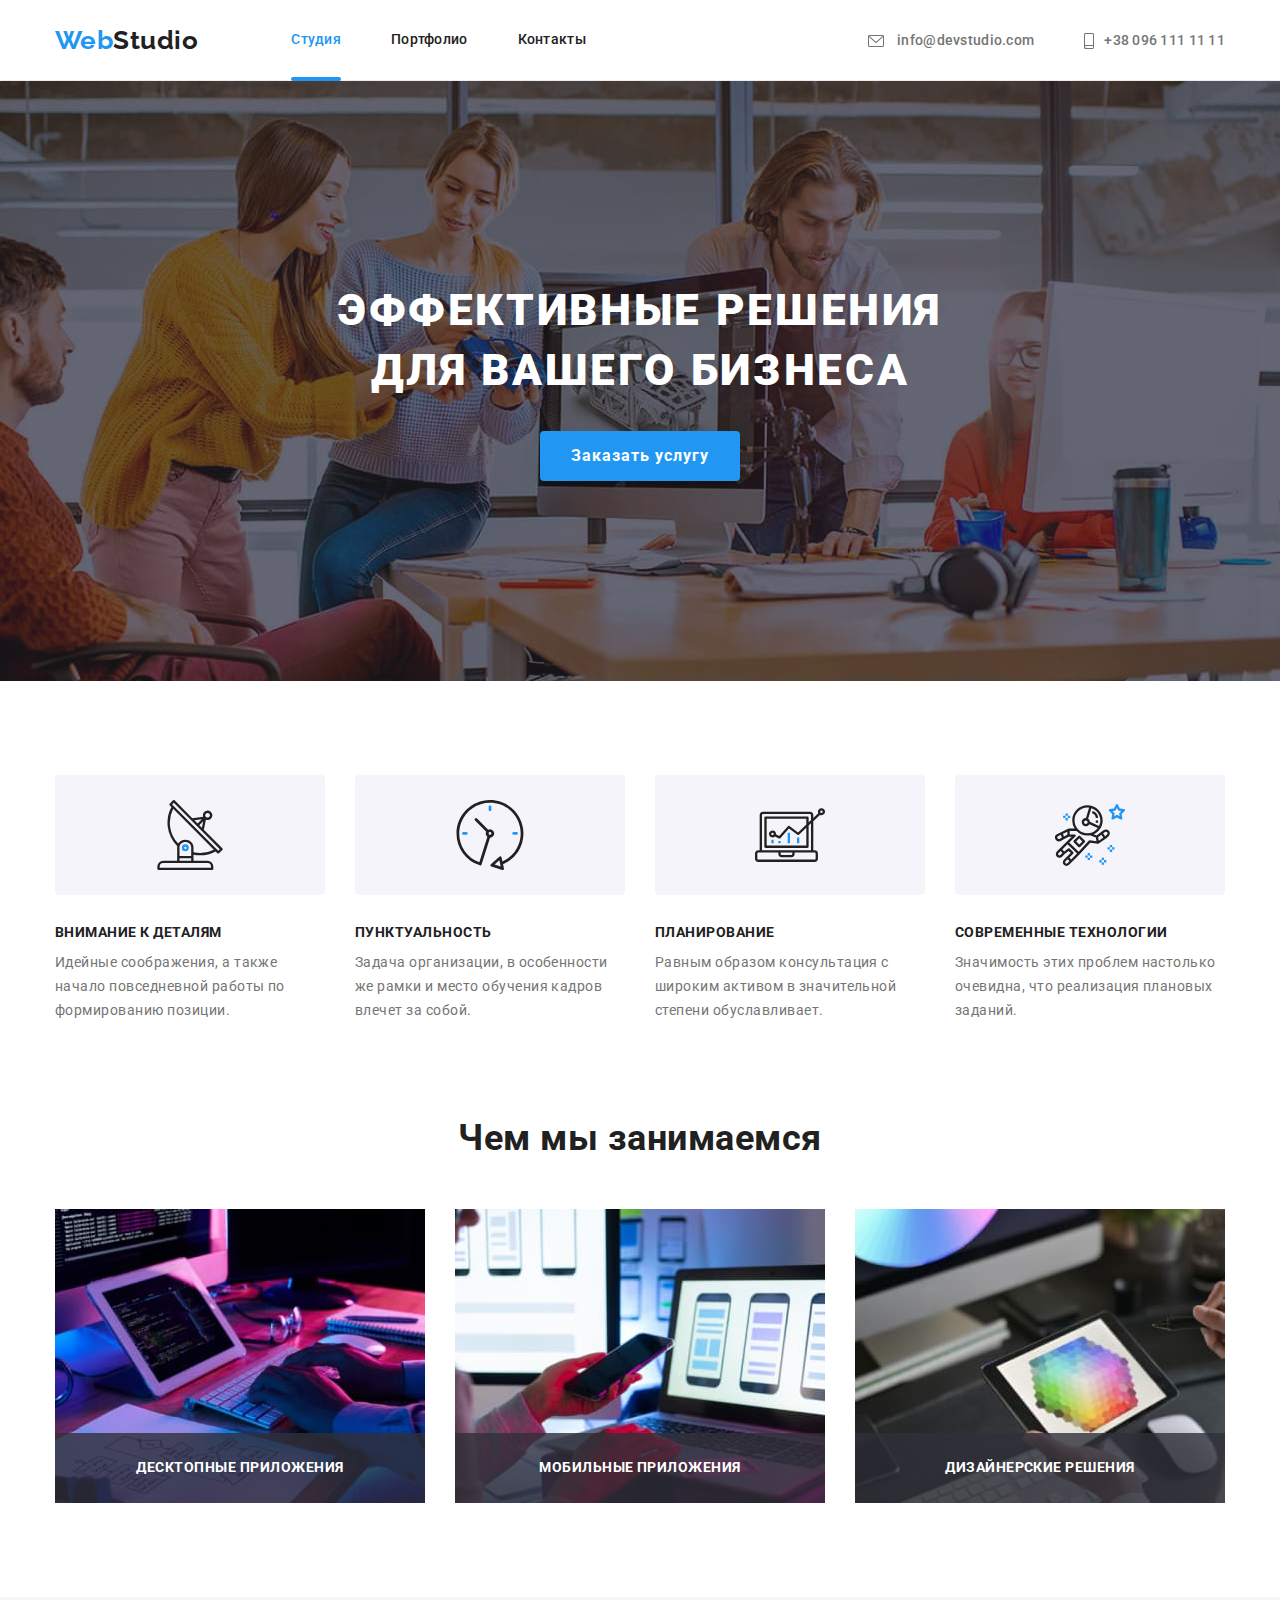
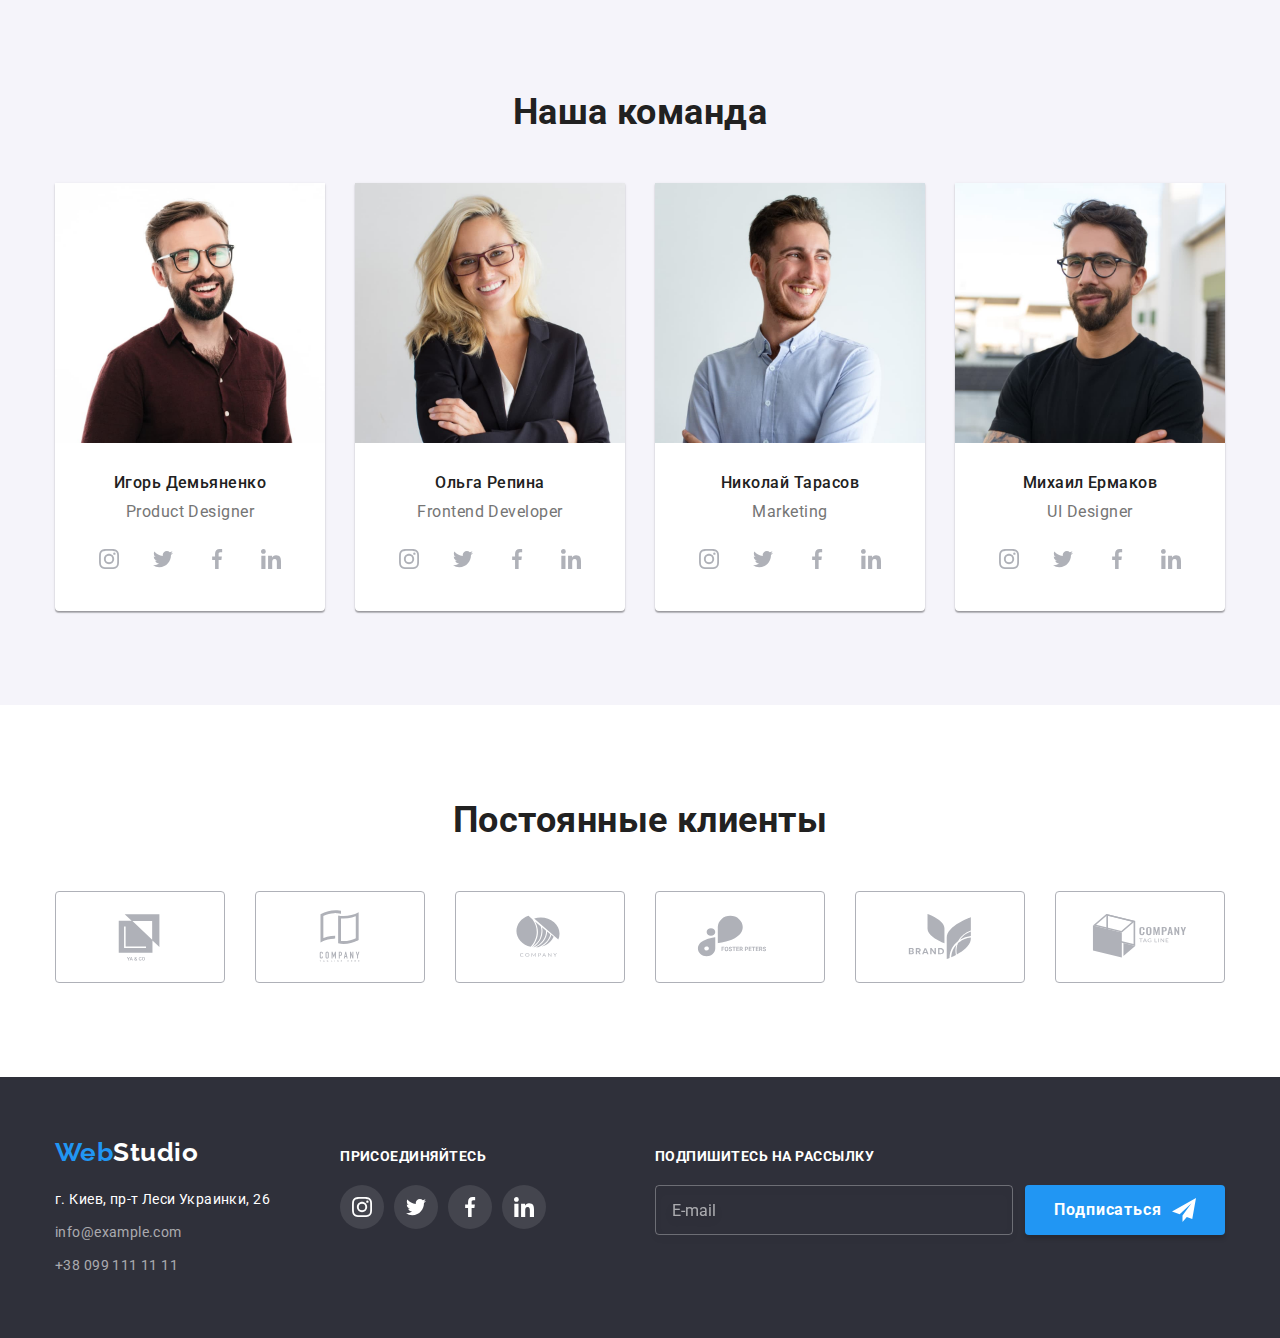
==== index.html @ 6a3b958d "Initial project structure creation" ====
<!DOCTYPE html>
<html lang="ru">
  <head>
    <meta charset="UTF-8" />
    <meta name="description" content="Вебстудия, г. Киев" />
    <meta http-equiv="X-UA-Compatible" content="IE=edge" />
    <meta name="viewport" content="width=device-width, initial-scale=1.0" />
    <link rel="preconnect" href="https://fonts.googleapis.com" />
    <link rel="preconnect" href="https://fonts.gstatic.com" crossorigin />
    <link
      href="https://fonts.googleapis.com/css2?family=Raleway:wght@700&family=Roboto:wght@400;500;700;900&display=swap"
      rel="stylesheet"
    />
    <link rel="stylesheet" href="./css/main.min.css" />
    <title>Студия</title>
  </head>
  <body>
    <header class="header">
      <div class="header__content container">
        <nav class="header__nav">
          <a class="logo" href="./index.html" title="На главную" lang="en"
            ><span class="logo--accent">Web</span>Studio</a
          >
          <ul class="site-nav">
            <li class="site-nav__item">
              <a class="site-nav__link site-nav__link--current" href="./index.html">Студия</a>
            </li>
            <li class="site-nav__item">
              <a class="site-nav__link" href="./portfolio.html">Портфолио</a>
            </li>
            <li class="site-nav__item">
              <a class="site-nav__link" href="#">Контакты</a>
            </li>
          </ul>
        </nav>
        <ul class="contacts">
          <li class="contacts__item">
            <a class="contacts__link" href="mailto:info@devstudio.com">
              <svg class="contacts__icon" width="16" height="12">
                <use href="./images/icons.svg#icon-envelope"></use>
              </svg>
              info@devstudio.com</a
            >
          </li>
          <li class="contacts__item">
            <a class="contacts__link" href="tel:+380961111111">
              <svg class="contacts__icon" width="10" height="16">
                <use href="./images/icons.svg#icon-smartphone"></use></svg
              >+38 096 111 11 11</a
            >
          </li>
        </ul>
      </div>
    </header>

    <main>
      <!-- hero section -->
      <section class="hero">
        <div class="container">
          <h1 class="hero__title">Эффективные решения<br />для вашего бизнеса</h1>
          <button class="button" type="button" data-modal-open>Заказать услугу</button>
        </div>
      </section>

      <!-- modal window -->

      <div class="modal-backdrop is-hidden" data-modal>
        <div class="modal-container">
          <button class="modal-container__button" title="Закрыть форму" data-modal-close>
            <svg class="modal-container__icon" width="11" height="11">
              <use href="./images/icons.svg#icon-close"></use>
            </svg>
          </button>
          <p class="modal-container__title">Оставьте свои данные, мы вам перезвоним</p>
          <form class="form" name="modal-form">
            <div class="form__field">
              <label class="form__label" for="user-name">Имя</label>
              <input
                class="form__input"
                type="text"
                name="user-name"
                id="user-name"
                autocomplete="name"
              />
              <svg class="form__icon" width="18" height="18">
                <use href="./images/icons.svg#icon-person"></use>
              </svg>
            </div>
            <div class="form__field">
              <label class="form__label" for="user-tel">Телефон</label>
              <input
                class="form__input"
                type="tel"
                name="user-tel"
                id="user-tel"
                autocomplete="tel"
              />
              <svg class="form__icon" width="18" height="18">
                <use href="./images/icons.svg#icon-phone"></use>
              </svg>
            </div>
            <div class="form__field">
              <label class="form__label" for="user-email">Почта</label>
              <input
                class="form__input"
                type="email"
                name="user-email"
                id="user-email"
                autocomplete="email"
              />
              <svg class="form__icon" width="18" height="18">
                <use href="./images/icons.svg#icon-email"></use>
              </svg>
            </div>
            <div class="form__field form__field--textarea">
              <label class="form__label" for="user-comment">Комментарий</label>
              <textarea
                class="form__input form__input--textarea"
                name="user-comment"
                id="user-comment"
                autocomplete="off"
                placeholder="Введите текст"
              ></textarea>
            </div>
            <div class="form__field form__field--checkbox">
              <label class="form__label-checkbox">
                <input
                  class="form__input-checkbox form__input-checkbox--hidden"
                  type="checkbox"
                  name="user-agreement"
                />
                <span class="form__icon-checkbox">
                  <svg width="13" height="10">
                    <use href="./images/icons.svg#icon-checked"></use></svg></span
                >Соглашаюсь с рассылкой и принимаю<a class="agreement-link" target="blank" href="#">
                  Условия договора</a
                >
              </label>
            </div>
            <button class="button" type="submit">Отправить</button>
          </form>
        </div>
      </div>

      <!-- features section -->

      <section class="section">
        <div class="container">
          <ul class="features">
            <li class="features__item">
              <div class="features__icon">
                <svg width="70" height="70">
                  <use href="./images/icons.svg#icon-antenna"></use>
                </svg>
              </div>
              <h3 class="features__title">Внимание к деталям</h3>
              <p class="features__text">
                Идейные соображения, а также начало повседневной работы по формированию позиции.
              </p>
            </li>
            <li class="features__item">
              <div class="features__icon">
                <svg width="70" height="70">
                  <use href="./images/icons.svg#icon-clock"></use>
                </svg>
              </div>
              <h3 class="features__title">Пунктуальность</h3>
              <p class="features__text">
                Задача организации, в особенности же рамки и место обучения кадров влечет за собой.
              </p>
            </li>
            <li class="features__item">
              <div class="features__icon">
                <svg width="70" height="70">
                  <use href="./images/icons.svg#icon-diagram"></use>
                </svg>
              </div>
              <h3 class="features__title">Планирование</h3>
              <p class="features__text">
                Равным образом консультация с широким активом в значительной степени обуславливает.
              </p>
            </li>
            <li class="features__item">
              <div class="features__icon">
                <svg width="70" height="70">
                  <use href="./images/icons.svg#icon-astronaut"></use>
                </svg>
              </div>
              <h3 class="features__title">Современные технологии</h3>
              <p class="features__text">
                Значимость этих проблем настолько очевидна, что реализация плановых заданий.
              </p>
            </li>
          </ul>
        </div>
      </section>

      <!-- specialisation section -->

      <section class="section section--no-padding-top">
        <div class="container">
          <h2 class="section__title">Чем мы занимаемся</h2>
          <ul class="specialisation">
            <li class="specialisation__item">
              <img
                src="./images/specialisation_01.jpg"
                alt="монитор, клавиатура и планшет на столе"
                width="370"
                height="294"
              />
              <div class="specialisation__text-container">
                <p class="specialisation__text">Десктопные приложения</p>
              </div>
            </li>
            <li class="specialisation__item">
              <img
                src="./images/specialisation_02.jpg"
                alt="монитор, ноутбук и смартфон на столе"
                width="370"
              />
              <div class="specialisation__text-container">
                <p class="specialisation__text">Мобильные приложения</p>
              </div>
            </li>
            <li class="specialisation__item">
              <img
                src="./images/specialisation_03.jpg"
                alt="монитор, клавиатура на столе и планшет в руках"
                width="370"
              />
              <div class="specialisation__text-container">
                <p class="specialisation__text">Дизайнерские решения</p>
              </div>
            </li>
          </ul>
        </div>
      </section>

      <!-- team section -->

      <section class="section section--team">
        <div class="container">
          <h2 class="section__title">Наша команда</h2>
          <ul class="team">
            <li class="team__item">
              <img
                src="./images/team_demyanenko.jpg"
                alt="Игорь Демьяненко"
                width="270"
                height="260"
              />
              <div class="team__meta">
                <h3 class="team__title">Игорь Демьяненко</h3>
                <p class="team__description" lang="en">Product Designer</p>
                <ul class="social">
                  <li class="social__item">
                    <a href="#" class="social__link" aria-label="Instagram">
                      <svg class="social__icon" width="20" height="20">
                        <use href="./images/icons.svg#icon-instagram"></use>
                      </svg>
                    </a>
                  </li>
                  <li class="social__item">
                    <a href="#" class="social__link" aria-label="Twitter">
                      <svg class="social__icon" width="20" height="20">
                        <use href="./images/icons.svg#icon-twitter"></use>
                      </svg>
                    </a>
                  </li>
                  <li class="social__item">
                    <a href="#" class="social__link" aria-label="Facebook">
                      <svg class="social__icon" width="20" height="20">
                        <use href="./images/icons.svg#icon-facebook"></use>
                      </svg>
                    </a>
                  </li>
                  <li class="social__item">
                    <a href="#" class="social__link" aria-label="LinkedIn">
                      <svg class="social__icon" width="20" height="20">
                        <use href="./images/icons.svg#icon-linkedin"></use>
                      </svg>
                    </a>
                  </li>
                </ul>
              </div>
            </li>
            <li class="team__item">
              <img src="./images/team_repina.jpg" alt="Ольга Репина" width="270" height="260" />
              <div class="team__meta">
                <h3 class="team__title">Ольга Репина</h3>
                <p class="team__description" lang="en">Frontend Developer</p>
                <ul class="social">
                  <li class="social__item">
                    <a href="#" class="social__link" aria-label="Instagram">
                      <svg class="social__icon" width="20" height="20">
                        <use href="./images/icons.svg#icon-instagram"></use>
                      </svg>
                    </a>
                  </li>
                  <li class="social__item">
                    <a href="#" class="social__link" aria-label="Twitter">
                      <svg class="social__icon" width="20" height="20">
                        <use href="./images/icons.svg#icon-twitter"></use>
                      </svg>
                    </a>
                  </li>
                  <li class="social__item">
                    <a href="#" class="social__link" aria-label="Facebook">
                      <svg class="social__icon" width="20" height="20">
                        <use href="./images/icons.svg#icon-facebook"></use>
                      </svg>
                    </a>
                  </li>
                  <li class="social__item">
                    <a href="#" class="social__link" aria-label="LinkedIn">
                      <svg class="social__icon" width="20" height="20">
                        <use href="./images/icons.svg#icon-linkedin"></use>
                      </svg>
                    </a>
                  </li>
                </ul>
              </div>
            </li>
            <li class="team__item">
              <img src="./images/team_tarasov.jpg" alt="Николай Тарасов" width="270" height="260" />
              <div class="team__meta">
                <h3 class="team__title">Николай Тарасов</h3>
                <p class="team__description" lang="en">Marketing</p>
                <ul class="social">
                  <li class="social__item">
                    <a href="#" class="social__link" aria-label="Instagram">
                      <svg class="social__icon" width="20" height="20">
                        <use href="./images/icons.svg#icon-instagram"></use>
                      </svg>
                    </a>
                  </li>
                  <li class="social__item">
                    <a href="#" class="social__link" aria-label="Twitter">
                      <svg class="social__icon" width="20" height="20">
                        <use href="./images/icons.svg#icon-twitter"></use>
                      </svg>
                    </a>
                  </li>
                  <li class="social__item">
                    <a href="#" class="social__link" aria-label="Facebook">
                      <svg class="social__icon" width="20" height="20">
                        <use href="./images/icons.svg#icon-facebook"></use>
                      </svg>
                    </a>
                  </li>
                  <li class="social__item">
                    <a href="#" class="social__link" aria-label="LinkedIn">
                      <svg class="social__icon" width="20" height="20">
                        <use href="./images/icons.svg#icon-linkedin"></use>
                      </svg>
                    </a>
                  </li>
                </ul>
              </div>
            </li>
            <li class="team__item">
              <img src="./images/team_yermakov.jpg" alt="Михаил Ермаков" width="270" height="260" />
              <div class="team__meta">
                <h3 class="team__title">Михаил Ермаков</h3>
                <p class="team__description" lang="en">UI Designer</p>
                <ul class="social">
                  <li class="social__item">
                    <a href="#" class="social__link" aria-label="Instagram">
                      <svg class="social__icon" width="20" height="20">
                        <use href="./images/icons.svg#icon-instagram"></use>
                      </svg>
                    </a>
                  </li>
                  <li class="social__item">
                    <a href="#" class="social__link" aria-label="Twitter">
                      <svg class="social__icon" width="20" height="20">
                        <use href="./images/icons.svg#icon-twitter"></use>
                      </svg>
                    </a>
                  </li>
                  <li class="social__item">
                    <a href="#" class="social__link" aria-label="Facebook">
                      <svg class="social__icon" width="20" height="20">
                        <use href="./images/icons.svg#icon-facebook"></use>
                      </svg>
                    </a>
                  </li>
                  <li class="social__item">
                    <a href="#" class="social__link" aria-label="LinkedIn">
                      <svg class="social__icon" width="20" height="20">
                        <use href="./images/icons.svg#icon-linkedin"></use>
                      </svg>
                    </a>
                  </li>
                </ul>
              </div>
            </li>
          </ul>
        </div>
      </section>

      <!-- clients -->

      <section class="section">
        <div class="container">
          <h2 class="section__title">Постоянные клиенты</h2>
          <ul class="clients">
            <li class="clients__item">
              <a href="#" class="clients__link" aria-label="Клиент 1">
                <svg class="clients__icon" width="106" height="60">
                  <use href="./images/icons.svg#icon-client-1"></use>
                </svg>
              </a>
            </li>
            <li class="clients__item">
              <a href="#" class="clients__link" aria-label="Клиент 2">
                <svg class="clients__icon" width="106" height="60">
                  <use href="./images/icons.svg#icon-client-2"></use>
                </svg>
              </a>
            </li>
            <li class="clients__item">
              <a href="#" class="clients__link" aria-label="Клиент 3">
                <svg class="clients__icon" width="106" height="60">
                  <use href="./images/icons.svg#icon-client-3"></use></svg
              ></a>
            </li>
            <li class="clients__item">
              <a href="#" class="clients__link" aria-label="Клиент 4">
                <svg class="clients__icon" width="106" height="60">
                  <use href="./images/icons.svg#icon-client-4"></use>
                </svg>
              </a>
            </li>
            <li class="clients__item">
              <a href="#" class="clients__link" aria-label="Клиент 5">
                <svg class="clients__icon" width="106" height="60">
                  <use href="./images/icons.svg#icon-client-5"></use>
                </svg>
              </a>
            </li>
            <li class="clients__item">
              <a href="#" class="clients__link" aria-label="Клиент 6">
                <svg class="clients__icon" width="106" height="60">
                  <use href="./images/icons.svg#icon-client-6"></use>
                </svg>
              </a>
            </li>
          </ul>
        </div>
      </section>
    </main>

    <footer class="footer">
      <div class="footer__content container">
        <div>
          <a class="logo logo--inverse" href="./index.html" title="На главную" lang="en"
            ><span class="logo--accent">Web</span>Studio</a
          >
          <address>
            <ul class="address">
              <li class="address__item">
                <a
                  class="contacts__link contacts__link--semitransparent contacts__link--white"
                  href="#"
                  >г. Киев, пр-т Леси Украинки, 26</a
                >
              </li>
              <li class="address__item">
                <a
                  class="contacts__link contacts__link--semitransparent"
                  href="mailto:info@example.com"
                  >info@example.com</a
                >
              </li>
              <li class="address__item">
                <a class="contacts__link contacts__link--semitransparent" href="tel:+380991111111"
                  >+38 099 111 11 11</a
                >
              </li>
            </ul>
          </address>
        </div>
        <div class="footer__social-container">
          <p class="footer__title">присоединяйтесь</p>
          <ul class="social">
            <li class="social__item">
              <a href="#" class="social__link social__link--white" aria-label="Instagram">
                <svg class="social__icon" width="20" height="20">
                  <use href="./images/icons.svg#icon-instagram"></use>
                </svg>
              </a>
            </li>
            <li class="social__item">
              <a href="#" class="social__link social__link--white" aria-label="Twitter">
                <svg class="social__icon" width="20" height="20">
                  <use href="./images/icons.svg#icon-twitter"></use>
                </svg>
              </a>
            </li>
            <li class="social__item">
              <a href="#" class="social__link social__link--white" aria-label="Facebook">
                <svg class="social__icon" width="20" height="20">
                  <use href="./images/icons.svg#icon-facebook"></use>
                </svg>
              </a>
            </li>
            <li class="social__item">
              <a href="#" class="social__link social__link--white" aria-label="LinkedIn">
                <svg class="social__icon" width="20" height="20">
                  <use href="./images/icons.svg#icon-linkedin"></use>
                </svg>
              </a>
            </li>
          </ul>
        </div>
        <div class="footer__subscription-container">
          <p class="footer__title">Подпишитесь на рассылку</p>
          <form class="form-subscription" name="form-email-input">
            <label for="subscription-email"></label>
            <input
              class="form-subscription__input"
              name="email-subscription-input"
              type="email"
              placeholder="E-mail"
              id="subscription-email"
              autocomplete="email"
            />
            <button class="button" type="submit">
              Подписаться<span class="button__icon button__icon--append">
                <svg width="24" height="24">
                  <use href="./images/icons.svg#icon-send"></use>
                </svg>
              </span>
            </button>
          </form>
        </div>
      </div>
    </footer>

    <!-- modal script link -->

    <script src="./js/modal.js"></script>
  </body>
</html>
---- css/main.min.css ----
/*! modern-normalize v1.1.0 | MIT License | https://github.com/sindresorhus/modern-normalize */*,::after,::before{-webkit-box-sizing:border-box;box-sizing:border-box}html{-moz-tab-size:4;-o-tab-size:4;tab-size:4}html{line-height:1.15;-webkit-text-size-adjust:100%}body{margin:0}body{font-family:system-ui, -apple-system, 'Segoe UI', Roboto, Helvetica, Arial, sans-serif, 'Apple Color Emoji', 'Segoe UI Emoji'}hr{height:0;color:inherit}abbr[title]{-webkit-text-decoration:underline dotted;text-decoration:underline dotted}b,strong{font-weight:bolder}code,kbd,pre,samp{font-family:ui-monospace, SFMono-Regular, Consolas, 'Liberation Mono', Menlo, monospace;font-size:1em}small{font-size:80%}sub,sup{font-size:75%;line-height:0;position:relative;vertical-align:baseline}sub{bottom:-0.25em}sup{top:-0.5em}table{text-indent:0;border-color:inherit}button,input,optgroup,select,textarea{font-family:inherit;font-size:100%;line-height:1.15;margin:0}button,select{text-transform:none}[type='button'],[type='reset'],[type='submit'],button{-webkit-appearance:button}::-moz-focus-inner{border-style:none;padding:0}:-moz-focusring{outline:1px dotted ButtonText}:-moz-ui-invalid{box-shadow:none}legend{padding:0}progress{vertical-align:baseline}::-webkit-inner-spin-button,::-webkit-outer-spin-button{height:auto}[type='search']{-webkit-appearance:textfield;outline-offset:-2px}::-webkit-search-decoration{-webkit-appearance:none}::-webkit-file-upload-button{-webkit-appearance:button;font:inherit}summary{display:list-item}h1,h2,h3,h4,h5,h6,p{margin:0}ul{padding:0;margin:0;list-style:none}img{display:block;max-width:100%;height:auto}body{background-color:#fff;color:#757575;font-family:"Roboto",sans-serif;letter-spacing:0.03em}.container{width:1200px;margin-top:0;margin-bottom:0;margin-left:auto;margin-right:auto;padding-top:0;padding-bottom:0;padding-left:15px;padding-right:15px}.section{padding-top:94px;padding-bottom:94px}.section--no-padding-top{padding-top:0}.section--team{background-color:#f5f4fa}.section__title{margin-bottom:50px;color:#212121;font-weight:700;font-size:36px;line-height:1.17;text-align:center}.button{display:-webkit-box;display:-ms-flexbox;display:flex;-webkit-box-pack:center;-ms-flex-pack:center;justify-content:center;-webkit-box-align:center;-ms-flex-align:center;align-items:center;min-width:200px;min-height:50px;margin-top:0;margin-left:auto;margin-right:auto;margin-bottom:0;padding-top:10px;padding-bottom:10px;padding-left:10px;padding-right:10px;color:#fff;font-family:"Roboto",sans-serif;font-weight:700;font-size:16px;line-height:1.87;letter-spacing:0.06em;text-align:center;cursor:pointer;background-color:#2196f3;border:1px transparent;border-radius:4px;-webkit-box-shadow:0px 4px 4px rgba(0,0,0,0.15);box-shadow:0px 4px 4px rgba(0,0,0,0.15)}.button:hover,.button:focus{background:#188ce8;-webkit-box-shadow:0px 4px 4px rgba(0,0,0,0.25);box-shadow:0px 4px 4px rgba(0,0,0,0.25);outline:none}.button__icon{display:-webkit-inline-box;display:-ms-inline-flexbox;display:inline-flex;width:24px;height:24px}.button__icon--append{margin-left:10px}.header{border-bottom:1px solid #ececec}.header__content{display:-webkit-box;display:-ms-flexbox;display:flex;-webkit-box-align:center;-ms-flex-align:center;align-items:center}.header__nav{display:-webkit-box;display:-ms-flexbox;display:flex;-webkit-box-align:center;-ms-flex-align:center;align-items:center}.logo{display:-webkit-inline-box;display:-ms-inline-flexbox;display:inline-flex;margin-top:0;margin-bottom:0;margin-left:0;margin-right:93px;color:#212121;font-family:"Raleway",sans-serif;font-weight:700;font-size:26px;line-height:1.19;text-decoration:none}.logo:focus{outline:#2196f3 solid 1px}.logo--inverse{margin-bottom:20px;margin-right:0;color:#fff}.logo--accent{color:#2196f3}.site-nav{display:-webkit-box;display:-ms-flexbox;display:flex}.site-nav__item:not(:last-child){margin-right:50px}.site-nav__link{position:relative;display:block;padding-top:32px;padding-bottom:32px;color:#212121;font-weight:500;font-size:14px;line-height:1.14;letter-spacing:0.02em;text-decoration:none;-webkit-transition-property:color;transition-property:color;-webkit-transition-duration:250ms;transition-duration:250ms;-webkit-transition-timing-function:cubic-bezier(0.4, 0, 0.2, 1);transition-timing-function:cubic-bezier(0.4, 0, 0.2, 1)}.site-nav__link:hover,.site-nav__link:focus,.site-nav__link--current{color:#2196f3;outline:none}.site-nav__link--current:focus{outline:#2196f3 solid 1px}.site-nav__link--current::after{position:absolute;bottom:-1px;left:0;content:'';width:100%;height:4px;background-color:#2196f3;border-radius:2px}.contacts{display:-webkit-box;display:-ms-flexbox;display:flex;-webkit-box-align:center;-ms-flex-align:center;align-items:center;margin-left:auto}.contacts__item:not(:last-child){margin-right:50px}.contacts__link{margin-top:0;margin-bottom:0;color:#757575;font-weight:500;font-size:14px;line-height:1.14;letter-spacing:0.02em;text-decoration:none;-webkit-transition-property:color;transition-property:color;-webkit-transition-duration:250ms;transition-duration:250ms;-webkit-transition-timing-function:cubic-bezier(0.4, 0, 0.2, 1);transition-timing-function:cubic-bezier(0.4, 0, 0.2, 1)}.contacts__link--semitransparent{color:rgba(255,255,255,0.6);font-weight:normal;line-height:1.71;letter-spacing:0.03em}.contacts__link--white{color:#fff}.contacts__link:hover,.contacts__link:focus{color:#2196f3;outline:none}.contacts__icon{display:inline-block;margin-right:10px;vertical-align:middle;fill:currentColor}.hero{padding-top:200px;padding-bottom:200px;height:600px;max-width:1600px;margin-left:auto;margin-right:auto;text-align:center;background-color:#c4c4c4;background-image:-webkit-gradient(linear, left top, right top, from(rgba(47,48,58,0.4)), to(rgba(47,48,58,0.4))),url("../images/hero-background.jpg");background-image:linear-gradient(to right, rgba(47,48,58,0.4), rgba(47,48,58,0.4)),url("../images/hero-background.jpg");background-position:center;background-size:cover;background-repeat:no-repeat}.hero__title{margin-bottom:30px;color:#fff;font-weight:900;font-size:44px;line-height:1.36;text-align:center;letter-spacing:0.06em;text-transform:uppercase}.modal-backdrop{position:fixed;top:0;left:0;width:100vw;height:100vh;background-color:rgba(0,0,0,0.2);visibility:visible;opacity:1;-webkit-transition-property:opacity, visibility;transition-property:opacity, visibility;-webkit-transition-duration:250ms;transition-duration:250ms;-webkit-transition-timing-function:cubic-bezier(0.4, 0, 0.2, 1);transition-timing-function:cubic-bezier(0.4, 0, 0.2, 1)}.modal-backdrop.is-hidden{visibility:hidden;pointer-events:none;opacity:0}.modal-container{position:absolute;top:50%;left:50%;display:block;width:528px;height:581px;padding:40px;background-color:#fff;-webkit-transform:translate(-50%, -50%) scale(1);transform:translate(-50%, -50%) scale(1);-webkit-transition-property:-webkit-transform;transition-property:-webkit-transform;transition-property:transform;transition-property:transform, -webkit-transform;-webkit-transition-duration:250ms;transition-duration:250ms;-webkit-transition-timing-function:cubic-bezier(0.4, 0, 0.2, 1);transition-timing-function:cubic-bezier(0.4, 0, 0.2, 1)}.modal-backdrop.is-hidden>.modal-container{-webkit-transform:translate(-50%, -50%) scale(0);transform:translate(-50%, -50%) scale(0)}.modal-container__button{position:absolute;top:8px;right:8px;display:-webkit-box;display:-ms-flexbox;display:flex;-webkit-box-pack:center;-ms-flex-pack:center;justify-content:center;-webkit-box-align:center;-ms-flex-align:center;align-items:center;width:30px;height:30px;padding:0;color:#000;background-color:inherit;border:1px solid rgba(0,0,0,0.1);border-radius:50%}.modal-container__button:focus{outline:none}.modal-container__icon{position:absolute;fill:currentColor;-webkit-transition-property:color, -webkit-transform;transition-property:color, -webkit-transform;transition-property:color, transform;transition-property:color, transform, -webkit-transform;-webkit-transition-duration:250ms;transition-duration:250ms;-webkit-transition-timing-function:cubic-bezier(0.4, 0, 0.2, 1);transition-timing-function:cubic-bezier(0.4, 0, 0.2, 1)}.modal-container__button:hover .modal-container__icon,.modal-container__button:focus .modal-container__icon{color:#2196f3;-webkit-transform:rotateZ(360deg);transform:rotateZ(360deg)}.modal-container__title{margin-bottom:12px;font-weight:700;font-size:20px;line-height:1.15;text-align:center;color:#212121}.form{display:block}.form__field{position:relative;display:block;margin-top:0;margin-left:0;margin-right:0;margin-bottom:10px}.form__field--textarea{margin-bottom:20px}.form__field--checkbox{margin-bottom:30px;padding-left:12px}.form__field:focus-within>.form__input,.form__field:focus-within>.form__icon{fill:#2196f3;border-color:#2196f3;outline:none}.form__label{display:block;margin-bottom:4px;font-size:12px;line-height:1.16;letter-spacing:0.01em}.form__input{width:100%;height:40px;padding-left:42px;padding-right:12px;color:inherit;background-color:inherit;border:1px solid rgba(33,33,33,0.2);border-radius:4px;-webkit-transition-property:border-color;transition-property:border-color;-webkit-transition-duration:250ms;transition-duration:250ms;-webkit-transition-timing-function:cubic-bezier(0.4, 0, 0.2, 1);transition-timing-function:cubic-bezier(0.4, 0, 0.2, 1)}.form__input--textarea{height:120px;padding-top:12px;padding-bottom:12px;padding-left:16px;padding-right:16px;resize:none}.form__input--textarea::-webkit-input-placeholder{color:rgba(117,117,117,0.5);font-size:14px;line-height:1.14;letter-spacing:0.01em}.form__input--textarea:-ms-input-placeholder{color:rgba(117,117,117,0.5);font-size:14px;line-height:1.14;letter-spacing:0.01em}.form__input--textarea::-ms-input-placeholder{color:rgba(117,117,117,0.5);font-size:14px;line-height:1.14;letter-spacing:0.01em}.form__input--textarea::placeholder{color:rgba(117,117,117,0.5);font-size:14px;line-height:1.14;letter-spacing:0.01em}.form__icon{position:absolute;bottom:21px;left:12px;fill:#212121;-webkit-transform:translateY(50%);transform:translateY(50%);-webkit-transition-property:fill;transition-property:fill;-webkit-transition-duration:250ms;transition-duration:250ms;-webkit-transition-timing-function:cubic-bezier(0.4, 0, 0.2, 1);transition-timing-function:cubic-bezier(0.4, 0, 0.2, 1)}.form__input-checkbox--hidden{position:absolute;width:1px;height:1px;overflow:hidden;clip:rect(0 0 0 0)}.form__label-checkbox{display:inline-block;font-size:14px;line-height:1.71}.form__icon-checkbox{display:-webkit-inline-box;display:-ms-inline-flexbox;display:inline-flex;-webkit-box-pack:center;-ms-flex-pack:center;justify-content:center;-webkit-box-align:center;-ms-flex-align:center;align-items:center;width:16px;height:15px;margin-right:7px;color:transparent;border:2px solid #212121;border-radius:2px;-webkit-box-shadow:none;box-shadow:none;fill:currentColor;stroke:currentColor;-webkit-transition-property:color border-color background-color box-shadow;transition-property:color border-color background-color box-shadow;-webkit-transition-duration:250ms;transition-duration:250ms;-webkit-transition-timing-function:cubic-bezier(0.4, 0, 0.2, 1);transition-timing-function:cubic-bezier(0.4, 0, 0.2, 1)}.form__input-checkbox:checked+.form__icon-checkbox{color:#fff;border-color:transparent;background-color:#2196f3}.agreement-link{color:#2196f3;text-decoration:underline}.features{display:-webkit-box;display:-ms-flexbox;display:flex;-webkit-box-align:start;-ms-flex-align:start;align-items:flex-start}.features__item{-ms-flex-preferred-size:calc((100% - 90px) / 4);flex-basis:calc((100% - 90px) / 4)}.features__item:not(:last-child){margin-right:30px}.features__icon{display:-webkit-box;display:-ms-flexbox;display:flex;-webkit-box-pack:center;-ms-flex-pack:center;justify-content:center;-webkit-box-align:center;-ms-flex-align:center;align-items:center;height:120px;margin-bottom:30px;background-color:#f5f4fa;border-radius:4px}.features__title{margin-bottom:10px;color:#212121;font-weight:700;font-size:14px;line-height:1.14;text-transform:uppercase}.features__text{font-size:14px;line-height:1.71}.specialisation{display:-webkit-box;display:-ms-flexbox;display:flex}.specialisation__item{-ms-flex-preferred-size:calc((100% - 60px) / 3);flex-basis:calc((100% - 60px) / 3);position:relative}.specialisation__item:not(:last-child){margin-right:30px}.specialisation__text-container{position:absolute;bottom:0;left:0;display:-webkit-box;display:-ms-flexbox;display:flex;-webkit-box-pack:center;-ms-flex-pack:center;justify-content:center;-webkit-box-align:center;-ms-flex-align:center;align-items:center;width:100%;height:70px;background:rgba(47,48,58,0.8)}.specialisation__text{color:#fff;font-weight:700;font-size:14px;line-height:1.14;text-align:center;text-transform:uppercase}.team{display:-webkit-box;display:-ms-flexbox;display:flex}.team__item{-ms-flex-preferred-size:calc((100% - 90px) / 4);flex-basis:calc((100% - 90px) / 4);background-color:#fff;border-bottom-left-radius:4px;border-bottom-right-radius:4px;-webkit-box-shadow:0px 1px 3px rgba(0,0,0,0.12),0px 1px 1px rgba(0,0,0,0.14),0px 2px 1px rgba(0,0,0,0.2);box-shadow:0px 1px 3px rgba(0,0,0,0.12),0px 1px 1px rgba(0,0,0,0.14),0px 2px 1px rgba(0,0,0,0.2)}.team__item:not(:last-child){margin-right:30px}.team__meta{padding-top:30px;padding-bottom:30px;padding-left:32px;padding-right:32px;text-align:center}.team__title{margin-bottom:10px;color:#212121;font-weight:500;font-size:16px;line-height:1.19}.team__description{margin-bottom:16px;font-size:16px;line-height:1.19}.social{display:-webkit-box;display:-ms-flexbox;display:flex;-webkit-box-align:center;-ms-flex-align:center;align-items:center}.social__item:not(:last-child){margin-right:10px}.social__link{display:-webkit-box;display:-ms-flexbox;display:flex;-webkit-box-pack:center;-ms-flex-pack:center;justify-content:center;-webkit-box-align:center;-ms-flex-align:center;align-items:center;height:44px;width:44px;color:#afb1b8;border-radius:50%;-webkit-transition-property:color, background-color;transition-property:color, background-color;-webkit-transition-duration:250ms;transition-duration:250ms;-webkit-transition-timing-function:cubic-bezier(0.4, 0, 0.2, 1);transition-timing-function:cubic-bezier(0.4, 0, 0.2, 1)}.social__link--white{color:#fff;background-color:rgba(255,255,255,0.1)}.social__link:hover,.social__link:focus{background-color:#2196f3;color:#fff;outline:none}.social__icon{display:block;fill:currentColor}.clients{display:-webkit-box;display:-ms-flexbox;display:flex;-webkit-box-align:center;-ms-flex-align:center;align-items:center}.clients__item{-ms-flex-preferred-size:calc((100% - 150px) / 6);flex-basis:calc((100% - 150px) / 6)}.clients__item:not(:last-child){margin-right:30px}.clients__link{display:-webkit-box;display:-ms-flexbox;display:flex;-webkit-box-pack:center;-ms-flex-pack:center;justify-content:center;-webkit-box-align:center;-ms-flex-align:center;align-items:center;width:100%;height:92px;color:#afb1b8;border:1px solid #afb1b8;border-radius:4px;text-decoration:none;-webkit-transition-property:color, border-color;transition-property:color, border-color;-webkit-transition-duration:250ms;transition-duration:250ms;-webkit-transition-timing-function:cubic-bezier(0.4, 0, 0.2, 1);transition-timing-function:cubic-bezier(0.4, 0, 0.2, 1)}.clients__link:hover,.clients__link:focus{border-color:#2196f3;color:#2196f3;outline:none}.clients__icon{display:block;fill:currentColor}.filter{display:-webkit-box;display:-ms-flexbox;display:flex;-webkit-box-pack:center;-ms-flex-pack:center;justify-content:center;margin-bottom:50px}.filter__item:not(:last-child){padding-right:8px}.filter__button{min-height:38px;padding-top:6px;padding-bottom:6px;padding-left:22px;padding-right:22px;font-family:"Roboto",sans-serif;font-weight:500;font-size:16px;line-height:1.63;text-align:center;letter-spacing:0.03em;color:#212121;background-color:#f5f4fa;cursor:pointer;border:1px transparent;border-radius:4px;-webkit-transition-property:color, background-color, -webkit-box-shadow;transition-property:color, background-color, -webkit-box-shadow;transition-property:color, background-color, box-shadow;transition-property:color, background-color, box-shadow, -webkit-box-shadow;-webkit-transition-duration:250ms;transition-duration:250ms;-webkit-transition-timing-function:cubic-bezier(0.4, 0, 0.2, 1);transition-timing-function:cubic-bezier(0.4, 0, 0.2, 1)}.filter__button:hover,.filter__button:focus{color:#fff;background-color:#2196f3;-webkit-box-shadow:0px 3px 1px rgba(0,0,0,0.1),0px 1px 2px rgba(0,0,0,0.08),0px 2px 2px rgba(0,0,0,0.12);box-shadow:0px 3px 1px rgba(0,0,0,0.1),0px 1px 2px rgba(0,0,0,0.08),0px 2px 2px rgba(0,0,0,0.12);outline:none}.product-set{display:-webkit-box;display:-ms-flexbox;display:flex;-ms-flex-wrap:wrap;flex-wrap:wrap;margin-top:calc(-1 * 30px);margin-left:calc(-1 * 30px)}.product-set__item{-ms-flex-preferred-size:calc(100% / 3 - 30px);flex-basis:calc(100% / 3 - 30px);margin-left:30px;margin-top:30px;background-color:#fff}.product{width:100%;height:100%}.product__link{display:block;width:100%;height:100%;color:#757575;text-decoration:none;-webkit-transition-property:-webkit-box-shadow;transition-property:-webkit-box-shadow;transition-property:box-shadow;transition-property:box-shadow, -webkit-box-shadow;-webkit-transition-duration:250ms;transition-duration:250ms;-webkit-transition-timing-function:cubic-bezier(0.4, 0, 0.2, 1);transition-timing-function:cubic-bezier(0.4, 0, 0.2, 1)}.product__link:hover,.product__link:focus{-webkit-box-shadow:0px 1px 1px rgba(0,0,0,0.12),0px 4px 4px rgba(0,0,0,0.06),1px 4px 6px rgba(0,0,0,0.16);box-shadow:0px 1px 1px rgba(0,0,0,0.12),0px 4px 4px rgba(0,0,0,0.06),1px 4px 6px rgba(0,0,0,0.16);outline:none}.product__overlay-container{position:relative;overflow:hidden}.product__overlay{position:absolute;top:0;left:0;width:100%;height:100%;padding-top:63px;padding-bottom:63px;padding-left:24px;padding-right:24px;background-color:#2196f3;-webkit-transform:translateY(100%);transform:translateY(100%);-webkit-transition-duration:250ms;transition-duration:250ms;-webkit-transition-timing-function:cubic-bezier(0.4, 0, 0.2, 1);transition-timing-function:cubic-bezier(0.4, 0, 0.2, 1)}.product__link:hover .product__overlay,.product__link:focus .product__overlay{-webkit-transform:translateY(0);transform:translateY(0);-webkit-transition-duration:250ms;transition-duration:250ms;-webkit-transition-timing-function:cubic-bezier(0.4, 0, 0.2, 1);transition-timing-function:cubic-bezier(0.4, 0, 0.2, 1)}.product__overlay-description{color:#fff;font-size:18px;line-height:1.56}.product__meta{padding-top:20px;padding-bottom:20px;padding-left:24px;padding-right:24px;border-bottom:1px solid #eee;border-left:1px solid #eee;border-right:1px solid #eee}.product__title{color:#212121;margin-bottom:4px;font-weight:700;font-size:18px;line-height:2;letter-spacing:0.06em}.product__description{font-size:16px;line-height:1.88}.footer{padding-top:60px;padding-bottom:60px;background-color:#2f303a}.footer__content{display:-webkit-box;display:-ms-flexbox;display:flex;-webkit-box-align:start;-ms-flex-align:start;align-items:flex-start}.footer__social-container{padding-top:12px;color:#fff}.footer__title{margin-bottom:20px;color:#fff;font-weight:700;font-size:14px;line-height:1.14;text-transform:uppercase}.footer__subscription-container{padding-top:12px;margin-left:auto}.address{font-style:normal}.address__item:not(:last-child){margin-bottom:9px;margin-right:70px}.form-subscription{display:-webkit-box;display:-ms-flexbox;display:flex;-webkit-box-align:center;-ms-flex-align:center;align-items:center}.form-subscription__input{display:-webkit-box;display:-ms-flexbox;display:flex;-webkit-box-align:center;-ms-flex-align:center;align-items:center;width:358px;height:50px;margin-top:0;margin-bottom:0;margin-left:0;margin-right:12px;padding-left:16px;padding-right:16px;color:#fff;background-color:inherit;border:1px solid rgba(255,255,255,0.3);-webkit-filter:drop-shadow(0px 4px 4px rgba(0,0,0,0.15));filter:drop-shadow(0px 4px 4px rgba(0,0,0,0.15));border-radius:4px;-webkit-transition-property:border-color;transition-property:border-color;-webkit-transition-duration:250ms;transition-duration:250ms;-webkit-transition-timing-function:cubic-bezier(0.4, 0, 0.2, 1);transition-timing-function:cubic-bezier(0.4, 0, 0.2, 1)}.form-subscription__input::-webkit-input-placeholder{font-size:16px;line-height:1.25;color:rgba(255,255,255,0.6)}.form-subscription__input:-ms-input-placeholder{font-size:16px;line-height:1.25;color:rgba(255,255,255,0.6)}.form-subscription__input::-ms-input-placeholder{font-size:16px;line-height:1.25;color:rgba(255,255,255,0.6)}.form-subscription__input::placeholder{font-size:16px;line-height:1.25;color:rgba(255,255,255,0.6)}.form-subscription__input:focus-within{border-color:#2196f3;outline:none}
/*# sourceMappingURL=main.min.css.map */
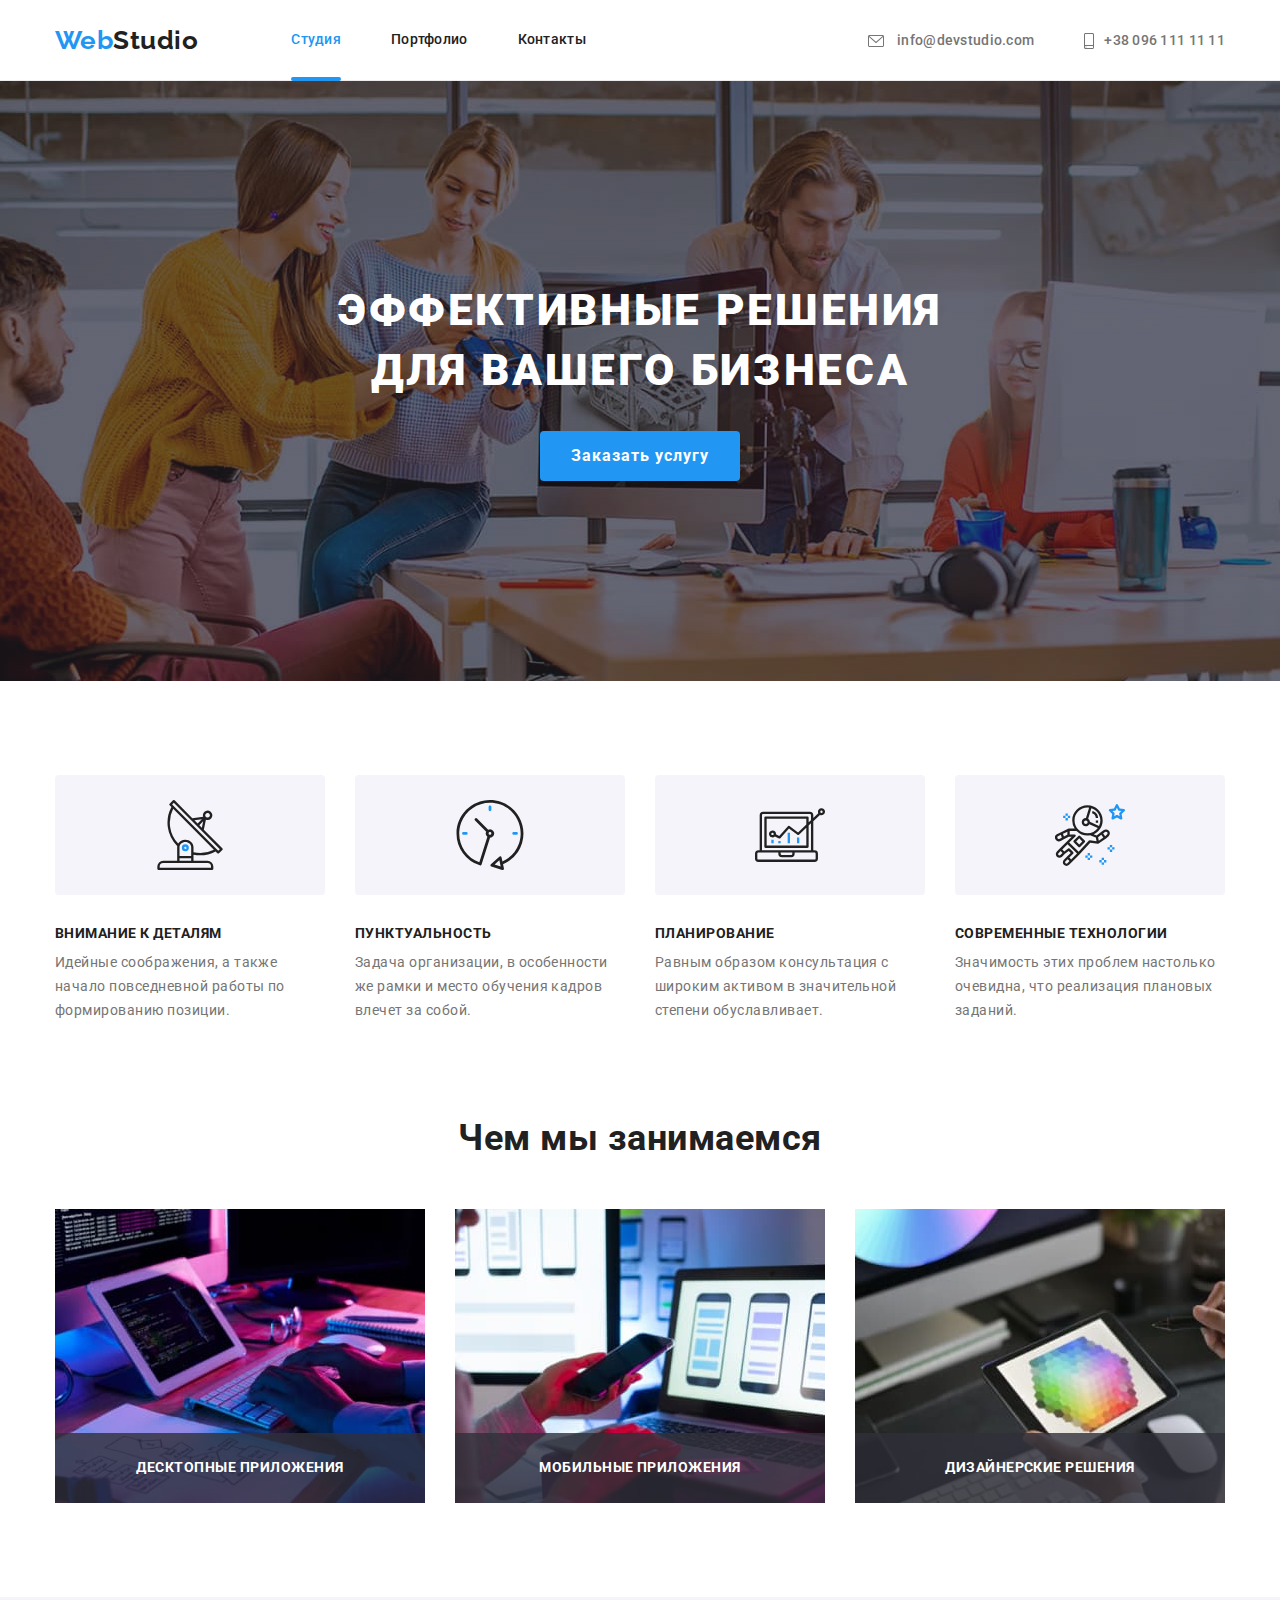
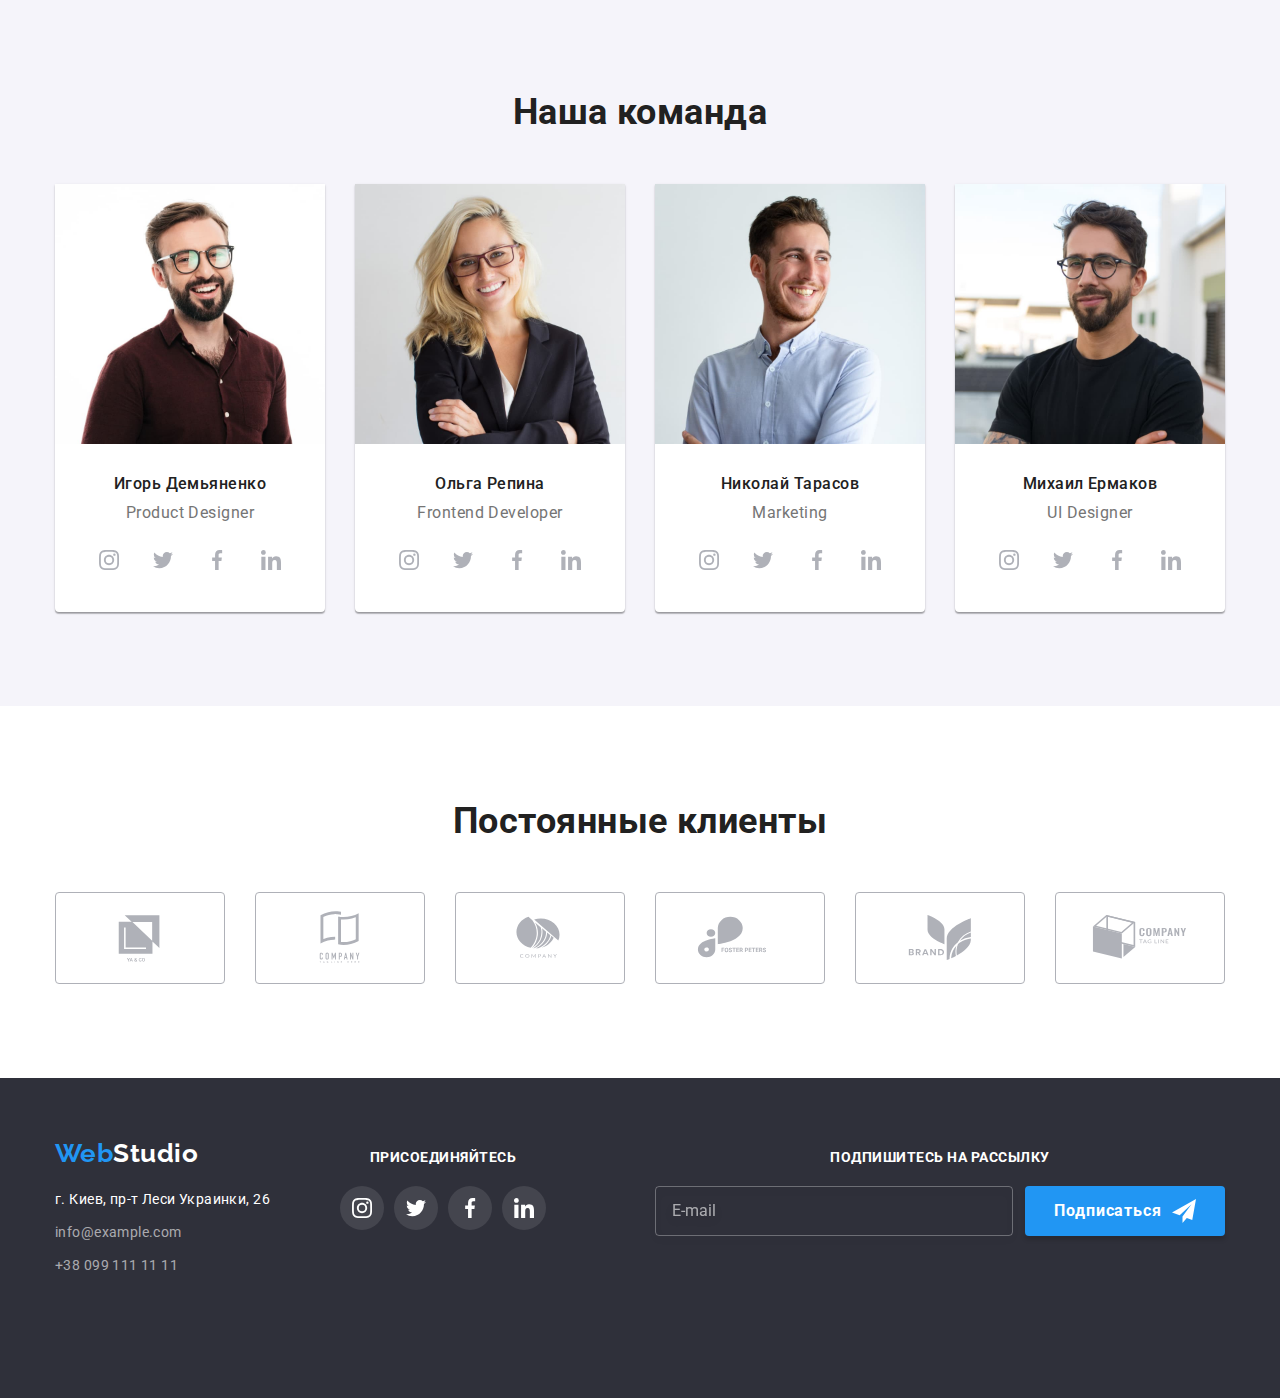
==== commit d11760f3: "adaptive markup refactoring" ====
--- a/index.html
+++ b/index.html
@@ -1,6 +1,7 @@
 <!DOCTYPE html>
 <html lang="ru">
   <head>
+    <meta name="viewport" content="width=fevice-width, initial-scale=1.0" />
     <meta charset="UTF-8" />
     <meta name="description" content="Вебстудия, г. Киев" />
     <meta http-equiv="X-UA-Compatible" content="IE=edge" />
@@ -132,9 +133,8 @@
                 <span class="form__icon-checkbox">
                   <svg width="13" height="10">
                     <use href="./images/icons.svg#icon-checked"></use></svg></span
-                >Соглашаюсь с рассылкой и принимаю<a class="agreement-link" target="blank" href="#">
-                  Условия договора</a
-                >
+                >Соглашаюсь с рассылкой и принимаю
+                <a class="agreement-link" target="blank" href="#">Условия договора</a>
               </label>
             </div>
             <button class="button" type="submit">Отправить</button>
@@ -197,7 +197,7 @@
 
       <!-- specialisation section -->
 
-      <section class="section section--no-padding-top">
+      <section class="section section--specialisation">
         <div class="container">
           <h2 class="section__title">Чем мы занимаемся</h2>
           <ul class="specialisation">
@@ -243,12 +243,13 @@
           <h2 class="section__title">Наша команда</h2>
           <ul class="team">
             <li class="team__item">
-              <img
-                src="./images/team_demyanenko.jpg"
-                alt="Игорь Демьяненко"
-                width="270"
-                height="260"
-              />
+              <div class="team__thumb">
+                <img
+                  class="team__image"
+                  src="./images/team_demyanenko.jpg"
+                  alt="Игорь Демьяненко"
+                />
+              </div>
               <div class="team__meta">
                 <h3 class="team__title">Игорь Демьяненко</h3>
                 <p class="team__description" lang="en">Product Designer</p>
@@ -285,7 +286,9 @@
               </div>
             </li>
             <li class="team__item">
-              <img src="./images/team_repina.jpg" alt="Ольга Репина" width="270" height="260" />
+              <div class="team__thumb">
+                <img class="team__image" src="./images/team_repina.jpg" alt="Ольга Репина" />
+              </div>
               <div class="team__meta">
                 <h3 class="team__title">Ольга Репина</h3>
                 <p class="team__description" lang="en">Frontend Developer</p>
@@ -322,7 +325,9 @@
               </div>
             </li>
             <li class="team__item">
-              <img src="./images/team_tarasov.jpg" alt="Николай Тарасов" width="270" height="260" />
+              <div class="team__thumb">
+                <img class="team__image" src="./images/team_tarasov.jpg" alt="Николай Тарасов" />
+              </div>
               <div class="team__meta">
                 <h3 class="team__title">Николай Тарасов</h3>
                 <p class="team__description" lang="en">Marketing</p>
@@ -359,7 +364,9 @@
               </div>
             </li>
             <li class="team__item">
-              <img src="./images/team_yermakov.jpg" alt="Михаил Ермаков" width="270" height="260" />
+              <div class="team__thumb">
+                <img class="team__image" src="./images/team_yermakov.jpg" alt="Михаил Ермаков" />
+              </div>
               <div class="team__meta">
                 <h3 class="team__title">Михаил Ермаков</h3>
                 <p class="team__description" lang="en">UI Designer</p>
--- a/css/main.min.css
+++ b/css/main.min.css
@@ -1,3 +1,3 @@
 /*! modern-normalize v1.1.0 | MIT License | https://github.com/sindresorhus/modern-normalize */*,::after,::before{-webkit-box-sizing:border-box;box-sizing:border-box}html{-moz-tab-size:4;-o-tab-size:4;tab-size:4}html{line-height:1.15;-webkit-text-size-adjust:100%}body{margin:0}body{font-family:system-ui, -apple-system, 'Segoe UI', Roboto, Helvetica, Arial, sans-serif,- 'Apple Color Emoji', 'Segoe UI Emoji'}hr{height:0;color:inherit}abbr[title]{-webkit-text-decoration:underline dotted;text-decoration:underline dotted}b,strong{font-weight:bolder}code,kbd,pre,samp{font-family:ui-monospace, SFMono-Regular, Consolas, 'Liberation Mono', Menlo, monospace;font-size:1em}small{font-size:80%}sub,sup{font-size:75%;line-height:0;position:relative;vertical-align:baseline}sub{bottom:-0.25em}sup{top:-0.5em}table{text-indent:0;border-color:inherit}button,input,optgroup,select,textarea{font-family:inherit;font-size:100%;line-height:1.15;margin:0}button,select{text-transform:none}[type='button'],[type='reset'],[type='submit'],button{-webkit-appearance:button}::-moz-focus-inner{border-style:none;padding:0}:-moz-focusring{outline:1px dotted ButtonText}:-moz-ui-invalid{box-shadow:none}legend{padding:0}progress{vertical-align:baseline}::-webkit-inner-spin-button,::-webkit-outer-spin-button{height:auto}[type='search']{-webkit-appearance:textfield;outline-offset:-2px}::-webkit-search-decoration{-webkit-appearance:none}::-webkit-file-upload-button{-webkit-appearance:button;font:inherit}summary{display:list-item}h1,h2,h3,h4,h5,h6,p{margin:0}ul{padding:0;margin:0;list-style:none}img{display:block;max-width:100%;height:auto}body{background-color:#fff;color:#757575;font-family:"Roboto",sans-serif;letter-spacing:0.03em}.container{width:1200px;margin-top:0;margin-bottom:0;margin-left:auto;margin-right:auto;padding-top:0;padding-bottom:0;padding-left:15px;padding-right:15px}.section{padding-top:94px;padding-bottom:94px}.section--no-padding-top{padding-top:0}.section--team{background-color:#f5f4fa}.section__title{margin-bottom:50px;color:#212121;font-weight:700;font-size:36px;line-height:1.17;text-align:center}.button{display:-webkit-box;display:-ms-flexbox;display:flex;-webkit-box-pack:center;-ms-flex-pack:center;justify-content:center;-webkit-box-align:center;-ms-flex-align:center;align-items:center;min-width:200px;min-height:50px;margin-top:0;margin-left:auto;margin-right:auto;margin-bottom:0;padding-top:10px;padding-bottom:10px;padding-left:10px;padding-right:10px;color:#fff;font-family:"Roboto",sans-serif;font-weight:700;font-size:16px;line-height:1.87;letter-spacing:0.06em;text-align:center;cursor:pointer;background-color:#2196f3;border:1px transparent;border-radius:4px;-webkit-box-shadow:0px 4px 4px rgba(0,0,0,0.15);box-shadow:0px 4px 4px rgba(0,0,0,0.15)}.button:hover,.button:focus{background:#188ce8;-webkit-box-shadow:0px 4px 4px rgba(0,0,0,0.25);box-shadow:0px 4px 4px rgba(0,0,0,0.25);outline:none}.button__icon{display:-webkit-inline-box;display:-ms-inline-flexbox;display:inline-flex;width:24px;height:24px}.button__icon--append{margin-left:10px}.header{border-bottom:1px solid #ececec}.header__content{display:-webkit-box;display:-ms-flexbox;display:flex;-webkit-box-align:center;-ms-flex-align:center;align-items:center}.header__nav{display:-webkit-box;display:-ms-flexbox;display:flex;-webkit-box-align:center;-ms-flex-align:center;align-items:center}.logo{display:-webkit-inline-box;display:-ms-inline-flexbox;display:inline-flex;margin-top:0;margin-bottom:0;margin-left:0;margin-right:93px;color:#212121;font-family:"Raleway",sans-serif;font-weight:700;font-size:26px;line-height:1.19;text-decoration:none}.logo:focus{outline:#2196f3 solid 1px}.logo--inverse{margin-bottom:20px;margin-right:0;color:#fff}.logo--accent{color:#2196f3}.site-nav{display:-webkit-box;display:-ms-flexbox;display:flex}.site-nav__item:not(:last-child){margin-right:50px}.site-nav__link{position:relative;display:block;padding-top:32px;padding-bottom:32px;color:#212121;font-weight:500;font-size:14px;line-height:1.14;letter-spacing:0.02em;text-decoration:none;-webkit-transition-property:color;transition-property:color;-webkit-transition-duration:250ms;transition-duration:250ms;-webkit-transition-timing-function:cubic-bezier(0.4, 0, 0.2, 1);transition-timing-function:cubic-bezier(0.4, 0, 0.2, 1)}.site-nav__link:hover,.site-nav__link:focus,.site-nav__link--current{color:#2196f3;outline:none}.site-nav__link--current:focus{outline:#2196f3 solid 1px}.site-nav__link--current::after{position:absolute;bottom:-1px;left:0;content:'';width:100%;height:4px;background-color:#2196f3;border-radius:2px}.contacts{display:-webkit-box;display:-ms-flexbox;display:flex;-webkit-box-align:center;-ms-flex-align:center;align-items:center;margin-left:auto}.contacts__item:not(:last-child){margin-right:50px}.contacts__link{margin-top:0;margin-bottom:0;color:#757575;font-weight:500;font-size:14px;line-height:1.14;letter-spacing:0.02em;text-decoration:none;-webkit-transition-property:color;transition-property:color;-webkit-transition-duration:250ms;transition-duration:250ms;-webkit-transition-timing-function:cubic-bezier(0.4, 0, 0.2, 1);transition-timing-function:cubic-bezier(0.4, 0, 0.2, 1)}.contacts__link--semitransparent{color:rgba(255,255,255,0.6);font-weight:normal;line-height:1.71;letter-spacing:0.03em}.contacts__link--white{color:#fff}.contacts__link:hover,.contacts__link:focus{color:#2196f3;outline:none}.contacts__icon{display:inline-block;margin-right:10px;vertical-align:middle;fill:currentColor}.hero{padding-top:200px;padding-bottom:200px;height:600px;max-width:1600px;margin-left:auto;margin-right:auto;text-align:center;background-color:#c4c4c4;background-image:-webkit-gradient(linear, left top, right top, from(rgba(47,48,58,0.4)), to(rgba(47,48,58,0.4))),url("../images/hero-background.jpg");background-image:linear-gradient(to right, rgba(47,48,58,0.4), rgba(47,48,58,0.4)),url("../images/hero-background.jpg");background-position:center;background-size:cover;background-repeat:no-repeat}.hero__title{margin-bottom:30px;color:#fff;font-weight:900;font-size:44px;line-height:1.36;text-align:center;letter-spacing:0.06em;text-transform:uppercase}.modal-backdrop{position:fixed;top:0;left:0;width:100vw;height:100vh;background-color:rgba(0,0,0,0.2);visibility:visible;opacity:1;-webkit-transition-property:opacity, visibility;transition-property:opacity, visibility;-webkit-transition-duration:250ms;transition-duration:250ms;-webkit-transition-timing-function:cubic-bezier(0.4, 0, 0.2, 1);transition-timing-function:cubic-bezier(0.4, 0, 0.2, 1)}.modal-backdrop.is-hidden{visibility:hidden;pointer-events:none;opacity:0}.modal-container{position:absolute;top:50%;left:50%;display:block;width:528px;height:581px;padding:40px;background-color:#fff;-webkit-transform:translate(-50%, -50%) scale(1);transform:translate(-50%, -50%) scale(1);-webkit-transition-property:-webkit-transform;transition-property:-webkit-transform;transition-property:transform;transition-property:transform, -webkit-transform;-webkit-transition-duration:250ms;transition-duration:250ms;-webkit-transition-timing-function:cubic-bezier(0.4, 0, 0.2, 1);transition-timing-function:cubic-bezier(0.4, 0, 0.2, 1)}.modal-backdrop.is-hidden>.modal-container{-webkit-transform:translate(-50%, -50%) scale(0);transform:translate(-50%, -50%) scale(0)}.modal-container__button{position:absolute;top:8px;right:8px;display:-webkit-box;display:-ms-flexbox;display:flex;-webkit-box-pack:center;-ms-flex-pack:center;justify-content:center;-webkit-box-align:center;-ms-flex-align:center;align-items:center;width:30px;height:30px;padding:0;color:#000;background-color:inherit;border:1px solid rgba(0,0,0,0.1);border-radius:50%}.modal-container__button:focus{outline:none}.modal-container__icon{position:absolute;fill:currentColor;-webkit-transition-property:color, -webkit-transform;transition-property:color, -webkit-transform;transition-property:color, transform;transition-property:color, transform, -webkit-transform;-webkit-transition-duration:250ms;transition-duration:250ms;-webkit-transition-timing-function:cubic-bezier(0.4, 0, 0.2, 1);transition-timing-function:cubic-bezier(0.4, 0, 0.2, 1)}.modal-container__button:hover .modal-container__icon,.modal-container__button:focus .modal-container__icon{color:#2196f3;-webkit-transform:rotateZ(360deg);transform:rotateZ(360deg)}.modal-container__title{margin-bottom:12px;font-weight:700;font-size:20px;line-height:1.15;text-align:center;color:#212121}.form{display:block}.form__field{position:relative;display:block;margin-top:0;margin-left:0;margin-right:0;margin-bottom:10px}.form__field--textarea{margin-bottom:20px}.form__field--checkbox{margin-bottom:30px;padding-left:12px}.form__field:focus-within>.form__input,.form__field:focus-within>.form__icon{fill:#2196f3;border-color:#2196f3;outline:none}.form__label{display:block;margin-bottom:4px;font-size:12px;line-height:1.16;letter-spacing:0.01em}.form__input{width:100%;height:40px;padding-left:42px;padding-right:12px;color:inherit;background-color:inherit;border:1px solid rgba(33,33,33,0.2);border-radius:4px;-webkit-transition-property:border-color;transition-property:border-color;-webkit-transition-duration:250ms;transition-duration:250ms;-webkit-transition-timing-function:cubic-bezier(0.4, 0, 0.2, 1);transition-timing-function:cubic-bezier(0.4, 0, 0.2, 1)}.form__input--textarea{height:120px;padding-top:12px;padding-bottom:12px;padding-left:16px;padding-right:16px;resize:none}.form__input--textarea::-webkit-input-placeholder{color:rgba(117,117,117,0.5);font-size:14px;line-height:1.14;letter-spacing:0.01em}.form__input--textarea:-ms-input-placeholder{color:rgba(117,117,117,0.5);font-size:14px;line-height:1.14;letter-spacing:0.01em}.form__input--textarea::-ms-input-placeholder{color:rgba(117,117,117,0.5);font-size:14px;line-height:1.14;letter-spacing:0.01em}.form__input--textarea::placeholder{color:rgba(117,117,117,0.5);font-size:14px;line-height:1.14;letter-spacing:0.01em}.form__icon{position:absolute;bottom:21px;left:12px;fill:#212121;-webkit-transform:translateY(50%);transform:translateY(50%);-webkit-transition-property:fill;transition-property:fill;-webkit-transition-duration:250ms;transition-duration:250ms;-webkit-transition-timing-function:cubic-bezier(0.4, 0, 0.2, 1);transition-timing-function:cubic-bezier(0.4, 0, 0.2, 1)}.form__input-checkbox--hidden{position:absolute;width:1px;height:1px;overflow:hidden;clip:rect(0 0 0 0)}.form__label-checkbox{display:inline-block;font-size:14px;line-height:1.71}.form__icon-checkbox{display:-webkit-inline-box;display:-ms-inline-flexbox;display:inline-flex;-webkit-box-pack:center;-ms-flex-pack:center;justify-content:center;-webkit-box-align:center;-ms-flex-align:center;align-items:center;width:16px;height:15px;margin-right:7px;color:transparent;border:2px solid #212121;border-radius:2px;-webkit-box-shadow:none;box-shadow:none;fill:currentColor;stroke:currentColor;-webkit-transition-property:color border-color background-color box-shadow;transition-property:color border-color background-color box-shadow;-webkit-transition-duration:250ms;transition-duration:250ms;-webkit-transition-timing-function:cubic-bezier(0.4, 0, 0.2, 1);transition-timing-function:cubic-bezier(0.4, 0, 0.2, 1)}.form__input-checkbox:checked+.form__icon-checkbox{color:#fff;border-color:transparent;background-color:#2196f3}.agreement-link{color:#2196f3;text-decoration:underline}.features{display:-webkit-box;display:-ms-flexbox;display:flex;-webkit-box-align:start;-ms-flex-align:start;align-items:flex-start}.features__item{-ms-flex-preferred-size:calc((100% - 90px) / 4);flex-basis:calc((100% - 90px) / 4)}.features__item:not(:last-child){margin-right:30px}.features__icon{display:-webkit-box;display:-ms-flexbox;display:flex;-webkit-box-pack:center;-ms-flex-pack:center;justify-content:center;-webkit-box-align:center;-ms-flex-align:center;align-items:center;height:120px;margin-bottom:30px;background-color:#f5f4fa;border-radius:4px}.features__title{margin-bottom:10px;color:#212121;font-weight:700;font-size:14px;line-height:1.14;text-transform:uppercase}.features__text{font-size:14px;line-height:1.71}.specialisation{display:-webkit-box;display:-ms-flexbox;display:flex}.specialisation__item{-ms-flex-preferred-size:calc((100% - 60px) / 3);flex-basis:calc((100% - 60px) / 3);position:relative}.specialisation__item:not(:last-child){margin-right:30px}.specialisation__text-container{position:absolute;bottom:0;left:0;display:-webkit-box;display:-ms-flexbox;display:flex;-webkit-box-pack:center;-ms-flex-pack:center;justify-content:center;-webkit-box-align:center;-ms-flex-align:center;align-items:center;width:100%;height:70px;background:rgba(47,48,58,0.8)}.specialisation__text{color:#fff;font-weight:700;font-size:14px;line-height:1.14;text-align:center;text-transform:uppercase}.team{display:-webkit-box;display:-ms-flexbox;display:flex}.team__item{-ms-flex-preferred-size:calc((100% - 90px) / 4);flex-basis:calc((100% - 90px) / 4);background-color:#fff;border-bottom-left-radius:4px;border-bottom-right-radius:4px;-webkit-box-shadow:0px 1px 3px rgba(0,0,0,0.12),0px 1px 1px rgba(0,0,0,0.14),0px 2px 1px rgba(0,0,0,0.2);box-shadow:0px 1px 3px rgba(0,0,0,0.12),0px 1px 1px rgba(0,0,0,0.14),0px 2px 1px rgba(0,0,0,0.2)}.team__item:not(:last-child){margin-right:30px}.team__meta{padding-top:30px;padding-bottom:30px;padding-left:32px;padding-right:32px;text-align:center}.team__title{margin-bottom:10px;color:#212121;font-weight:500;font-size:16px;line-height:1.19}.team__description{margin-bottom:16px;font-size:16px;line-height:1.19}.social{display:-webkit-box;display:-ms-flexbox;display:flex;-webkit-box-align:center;-ms-flex-align:center;align-items:center}.social__item:not(:last-child){margin-right:10px}.social__link{display:-webkit-box;display:-ms-flexbox;display:flex;-webkit-box-pack:center;-ms-flex-pack:center;justify-content:center;-webkit-box-align:center;-ms-flex-align:center;align-items:center;height:44px;width:44px;color:#afb1b8;border-radius:50%;-webkit-transition-property:color, background-color;transition-property:color, background-color;-webkit-transition-duration:250ms;transition-duration:250ms;-webkit-transition-timing-function:cubic-bezier(0.4, 0, 0.2, 1);transition-timing-function:cubic-bezier(0.4, 0, 0.2, 1)}.social__link--white{color:#fff;background-color:rgba(255,255,255,0.1)}.social__link:hover,.social__link:focus{background-color:#2196f3;color:#fff;outline:none}.social__icon{display:block;fill:currentColor}.clients{display:-webkit-box;display:-ms-flexbox;display:flex;-webkit-box-align:center;-ms-flex-align:center;align-items:center}.clients__item{-ms-flex-preferred-size:calc((100% - 150px) / 6);flex-basis:calc((100% - 150px) / 6)}.clients__item:not(:last-child){margin-right:30px}.clients__link{display:-webkit-box;display:-ms-flexbox;display:flex;-webkit-box-pack:center;-ms-flex-pack:center;justify-content:center;-webkit-box-align:center;-ms-flex-align:center;align-items:center;width:100%;height:92px;color:#afb1b8;border:1px solid #afb1b8;border-radius:4px;text-decoration:none;-webkit-transition-property:color, border-color;transition-property:color, border-color;-webkit-transition-duration:250ms;transition-duration:250ms;-webkit-transition-timing-function:cubic-bezier(0.4, 0, 0.2, 1);transition-timing-function:cubic-bezier(0.4, 0, 0.2, 1)}.clients__link:hover,.clients__link:focus{border-color:#2196f3;color:#2196f3;outline:none}.clients__icon{display:block;fill:currentColor}.filter{display:-webkit-box;display:-ms-flexbox;display:flex;-webkit-box-pack:center;-ms-flex-pack:center;justify-content:center;margin-bottom:50px}.filter__item:not(:last-child){padding-right:8px}.filter__button{min-height:38px;padding-top:6px;padding-bottom:6px;padding-left:22px;padding-right:22px;font-family:"Roboto",sans-serif;font-weight:500;font-size:16px;line-height:1.63;text-align:center;letter-spacing:0.03em;color:#212121;background-color:#f5f4fa;cursor:pointer;border:1px transparent;border-radius:4px;-webkit-transition-property:color, background-color, -webkit-box-shadow;transition-property:color, background-color, -webkit-box-shadow;transition-property:color, background-color, box-shadow;transition-property:color, background-color, box-shadow, -webkit-box-shadow;-webkit-transition-duration:250ms;transition-duration:250ms;-webkit-transition-timing-function:cubic-bezier(0.4, 0, 0.2, 1);transition-timing-function:cubic-bezier(0.4, 0, 0.2, 1)}.filter__button:hover,.filter__button:focus{color:#fff;background-color:#2196f3;-webkit-box-shadow:0px 3px 1px rgba(0,0,0,0.1),0px 1px 2px rgba(0,0,0,0.08),0px 2px 2px rgba(0,0,0,0.12);box-shadow:0px 3px 1px rgba(0,0,0,0.1),0px 1px 2px rgba(0,0,0,0.08),0px 2px 2px rgba(0,0,0,0.12);outline:none}.product-set{display:-webkit-box;display:-ms-flexbox;display:flex;-ms-flex-wrap:wrap;flex-wrap:wrap;margin-top:calc(-1 * 30px);margin-left:calc(-1 * 30px)}.product-set__item{-ms-flex-preferred-size:calc(100% / 3 - 30px);flex-basis:calc(100% / 3 - 30px);margin-left:30px;margin-top:30px;background-color:#fff}.product{width:100%;height:100%}.product__link{display:block;width:100%;height:100%;color:#757575;text-decoration:none;-webkit-transition-property:-webkit-box-shadow;transition-property:-webkit-box-shadow;transition-property:box-shadow;transition-property:box-shadow, -webkit-box-shadow;-webkit-transition-duration:250ms;transition-duration:250ms;-webkit-transition-timing-function:cubic-bezier(0.4, 0, 0.2, 1);transition-timing-function:cubic-bezier(0.4, 0, 0.2, 1)}.product__link:hover,.product__link:focus{-webkit-box-shadow:0px 1px 1px rgba(0,0,0,0.12),0px 4px 4px rgba(0,0,0,0.06),1px 4px 6px rgba(0,0,0,0.16);box-shadow:0px 1px 1px rgba(0,0,0,0.12),0px 4px 4px rgba(0,0,0,0.06),1px 4px 6px rgba(0,0,0,0.16);outline:none}.product__overlay-container{position:relative;overflow:hidden}.product__overlay{position:absolute;top:0;left:0;width:100%;height:100%;padding-top:63px;padding-bottom:63px;padding-left:24px;padding-right:24px;background-color:#2196f3;-webkit-transform:translateY(100%);transform:translateY(100%);-webkit-transition-duration:250ms;transition-duration:250ms;-webkit-transition-timing-function:cubic-bezier(0.4, 0, 0.2, 1);transition-timing-function:cubic-bezier(0.4, 0, 0.2, 1)}.product__link:hover .product__overlay,.product__link:focus .product__overlay{-webkit-transform:translateY(0);transform:translateY(0);-webkit-transition-duration:250ms;transition-duration:250ms;-webkit-transition-timing-function:cubic-bezier(0.4, 0, 0.2, 1);transition-timing-function:cubic-bezier(0.4, 0, 0.2, 1)}.product__overlay-description{color:#fff;font-size:18px;line-height:1.56}.product__meta{padding-top:20px;padding-bottom:20px;padding-left:24px;padding-right:24px;border-bottom:1px solid #eee;border-left:1px solid #eee;border-right:1px solid #eee}.product__title{color:#212121;margin-bottom:4px;font-weight:700;font-size:18px;line-height:2;letter-spacing:0.06em}.product__description{font-size:16px;line-height:1.88}.footer{padding-top:60px;padding-bottom:60px;background-color:#2f303a}.footer__content{display:-webkit-box;display:-ms-flexbox;display:flex;-webkit-box-align:start;-ms-flex-align:start;align-items:flex-start}.footer__social-container{padding-top:12px;color:#fff}.footer__title{margin-bottom:20px;color:#fff;font-weight:700;font-size:14px;line-height:1.14;text-transform:uppercase}.footer__subscription-container{padding-top:12px;margin-left:auto}.address{font-style:normal}.address__item:not(:last-child){margin-bottom:9px;margin-right:70px}.form-subscription{display:-webkit-box;display:-ms-flexbox;display:flex;-webkit-box-align:center;-ms-flex-align:center;align-items:center}.form-subscription__input{display:-webkit-box;display:-ms-flexbox;display:flex;-webkit-box-align:center;-ms-flex-align:center;align-items:center;width:358px;height:50px;margin-top:0;margin-bottom:0;margin-left:0;margin-right:12px;padding-left:16px;padding-right:16px;color:#fff;background-color:inherit;border:1px solid rgba(255,255,255,0.3);-webkit-filter:drop-shadow(0px 4px 4px rgba(0,0,0,0.15));filter:drop-shadow(0px 4px 4px rgba(0,0,0,0.15));border-radius:4px;-webkit-transition-property:border-color;transition-property:border-color;-webkit-transition-duration:250ms;transition-duration:250ms;-webkit-transition-timing-function:cubic-bezier(0.4, 0, 0.2, 1);transition-timing-function:cubic-bezier(0.4, 0, 0.2, 1)}.form-subscription__input::-webkit-input-placeholder{font-size:16px;line-height:1.25;color:rgba(255,255,255,0.6)}.form-subscription__input:-ms-input-placeholder{font-size:16px;line-height:1.25;color:rgba(255,255,255,0.6)}.form-subscription__input::-ms-input-placeholder{font-size:16px;line-height:1.25;color:rgba(255,255,255,0.6)}.form-subscription__input::placeholder{font-size:16px;line-height:1.25;color:rgba(255,255,255,0.6)}.form-subscription__input:focus-within{border-color:#2196f3;outline:none}
+ 'Apple Color Emoji', 'Segoe UI Emoji'}hr{height:0;color:inherit}abbr[title]{-webkit-text-decoration:underline dotted;text-decoration:underline dotted}b,strong{font-weight:bolder}code,kbd,pre,samp{font-family:ui-monospace, SFMono-Regular, Consolas, 'Liberation Mono', Menlo, monospace;font-size:1em}small{font-size:80%}sub,sup{font-size:75%;line-height:0;position:relative;vertical-align:baseline}sub{bottom:-0.25em}sup{top:-0.5em}table{text-indent:0;border-color:inherit}button,input,optgroup,select,textarea{font-family:inherit;font-size:100%;line-height:1.15;margin:0}button,select{text-transform:none}[type='button'],[type='reset'],[type='submit'],button{-webkit-appearance:button}::-moz-focus-inner{border-style:none;padding:0}:-moz-focusring{outline:1px dotted ButtonText}:-moz-ui-invalid{box-shadow:none}legend{padding:0}progress{vertical-align:baseline}::-webkit-inner-spin-button,::-webkit-outer-spin-button{height:auto}[type='search']{-webkit-appearance:textfield;outline-offset:-2px}::-webkit-search-decoration{-webkit-appearance:none}::-webkit-file-upload-button{-webkit-appearance:button;font:inherit}summary{display:list-item}h1,h2,h3,h4,h5,h6,p{margin:0}ul{padding:0;margin:0;list-style:none}img{display:block;max-width:100%;height:auto}body{background-color:#fff;color:#757575;font-family:"Roboto",sans-serif;letter-spacing:0.03em}.container{margin-top:0;margin-bottom:0;margin-left:auto;margin-right:auto;padding-top:0;padding-bottom:0;padding-left:15px;padding-right:15px}@media screen and (min-width: 480px){.container{width:480px}}@media screen and (min-width: 768px){.container{width:768px}}@media screen and (min-width: 1200px){.container{width:1200px}}.section{padding-top:60px;padding-bottom:60px}.section--team{background-color:#f5f4fa}@media screen and (min-width: 1200px){.section{padding-top:94px;padding-bottom:94px}}.section--specialisation{display:none;padding-top:0}@media screen and (min-width: 1200px){.section--specialisation{display:block}}.section__title{margin-bottom:50px;color:#212121;font-weight:700;font-size:28px;line-height:1.174;text-align:center}@media screen and (min-width: 1200px){.section__title{margin-bottom:50px;font-size:36px}}.button{display:-webkit-box;display:-ms-flexbox;display:flex;-webkit-box-pack:center;-ms-flex-pack:center;justify-content:center;-webkit-box-align:center;-ms-flex-align:center;align-items:center;min-width:200px;min-height:50px;margin-top:0;margin-left:auto;margin-right:auto;margin-bottom:0;padding-top:10px;padding-bottom:10px;padding-left:10px;padding-right:10px;color:#fff;font-family:"Roboto",sans-serif;font-weight:700;font-size:16px;line-height:1.87;letter-spacing:0.06em;text-align:center;cursor:pointer;background-color:#2196f3;border:1px transparent;border-radius:4px;-webkit-box-shadow:0px 4px 4px rgba(0,0,0,0.15);box-shadow:0px 4px 4px rgba(0,0,0,0.15)}.button:hover,.button:focus{background:#188ce8;-webkit-box-shadow:0px 4px 4px rgba(0,0,0,0.25);box-shadow:0px 4px 4px rgba(0,0,0,0.25);outline:none}.button__icon{display:-webkit-inline-box;display:-ms-inline-flexbox;display:inline-flex;width:24px;height:24px}.button__icon--append{margin-left:10px}.header{border-bottom:1px solid #ececec}.header__content{display:-webkit-box;display:-ms-flexbox;display:flex;-webkit-box-align:center;-ms-flex-align:center;align-items:center}.header__nav{display:-webkit-box;display:-ms-flexbox;display:flex;-webkit-box-align:center;-ms-flex-align:center;align-items:center}.logo{display:-webkit-inline-box;display:-ms-inline-flexbox;display:inline-flex;margin-top:0;margin-bottom:0;margin-left:0;margin-right:0;color:#212121;font-family:"Raleway",sans-serif;font-weight:700;font-size:24px;line-height:1.174;text-decoration:none}.logo:focus{outline:#2196f3 solid 1px}@media screen and (min-width: 768px){.logo{margin-right:88px}}@media screen and (min-width: 1200px){.logo{font-size:26px;margin-right:93px}}.logo--inverse{display:block;margin-bottom:20px;margin-left:auto;margin-right:auto;color:#fff;text-align:center}@media screen and (min-width: 768px){.logo--inverse{margin-left:100px;margin-right:0;text-align:left}}@media screen and (min-width: 1200px){.logo--inverse{margin-left:0}}.logo--accent{color:#2196f3}.site-nav{display:none}@media screen and (min-width: 768px){.site-nav{display:-webkit-box;display:-ms-flexbox;display:flex}}.site-nav__item:not(:last-child){margin-right:50px}.site-nav__link{position:relative;display:block;padding-top:32px;padding-bottom:32px;color:#212121;font-weight:500;font-size:14px;line-height:1.14;letter-spacing:0.02em;text-decoration:none;-webkit-transition-property:color;transition-property:color;-webkit-transition-duration:250ms;transition-duration:250ms;-webkit-transition-timing-function:cubic-bezier(0.4, 0, 0.2, 1);transition-timing-function:cubic-bezier(0.4, 0, 0.2, 1)}.site-nav__link:hover,.site-nav__link:focus,.site-nav__link--current{color:#2196f3;outline:none}.site-nav__link--current:focus{outline:#2196f3 solid 1px}.site-nav__link--current::after{position:absolute;bottom:-1px;left:0;content:'';width:100%;height:4px;background-color:#2196f3;border-radius:2px}.contacts{display:none;margin-left:auto}@media screen and (min-width: 768px){.contacts{display:block}}@media screen and (min-width: 1200px){.contacts{display:-webkit-box;display:-ms-flexbox;display:flex;-webkit-box-align:center;-ms-flex-align:center;align-items:center}}.contacts__item:not(:last-child){margin-right:50px}.contacts__link{margin-top:0;margin-bottom:0;color:#757575;font-weight:500;font-size:12px;line-height:1.17;letter-spacing:0.02em;text-decoration:none;-webkit-transition-property:color;transition-property:color;-webkit-transition-duration:250ms;transition-duration:250ms;-webkit-transition-timing-function:cubic-bezier(0.4, 0, 0.2, 1);transition-timing-function:cubic-bezier(0.4, 0, 0.2, 1)}@media screen and (min-width: 1200px){.contacts__link{font-size:14px;line-height:1.14}}.contacts__link--semitransparent{color:rgba(255,255,255,0.6);font-weight:normal;font-size:14px;line-height:1.71;letter-spacing:0.03em}.contacts__link--white{color:#fff}.contacts__link:hover,.contacts__link:focus{color:#2196f3;outline:none}.contacts__icon{display:inline-block;margin-right:8px;vertical-align:middle;fill:currentColor}@media screen and (min-width: 1200px){.contacts__icon{margin-right:10px}}.hero{padding-top:118px;padding-bottom:118px;height:400px;max-width:1600px;margin-left:auto;margin-right:auto;text-align:center;background-color:#c4c4c4;background-image:-webkit-gradient(linear, left top, right top, from(rgba(47,48,58,0.4)), to(rgba(47,48,58,0.4))),url("../images/hero-background.jpg");background-image:linear-gradient(to right, rgba(47,48,58,0.4), rgba(47,48,58,0.4)),url("../images/hero-background.jpg");background-position:center;background-size:cover;background-repeat:no-repeat}@media screen and (min-width: 1200px){.hero{height:600px;padding-top:200px;padding-bottom:200px}}.hero__title{margin-bottom:30px;color:#fff;font-weight:900;font-size:26px;line-height:1.61;text-align:center;letter-spacing:0.06em;text-transform:uppercase}@media screen and (min-width: 1200px){.hero__title{font-size:44px;line-height:1.36}}.modal-backdrop{position:fixed;top:0;left:0;width:100vw;height:100vh;background-color:rgba(0,0,0,0.2);visibility:visible;opacity:1;-webkit-transition-property:opacity, visibility;transition-property:opacity, visibility;-webkit-transition-duration:250ms;transition-duration:250ms;-webkit-transition-timing-function:cubic-bezier(0.4, 0, 0.2, 1);transition-timing-function:cubic-bezier(0.4, 0, 0.2, 1)}.modal-backdrop.is-hidden{visibility:hidden;pointer-events:none;opacity:0}.modal-container{position:absolute;top:50%;left:50%;display:block;width:450px;height:609px;padding:40px;background-color:#fff;-webkit-transform:translate(-50%, -50%) scale(1);transform:translate(-50%, -50%) scale(1);-webkit-transition-property:-webkit-transform;transition-property:-webkit-transform;transition-property:transform;transition-property:transform, -webkit-transform;-webkit-transition-duration:250ms;transition-duration:250ms;-webkit-transition-timing-function:cubic-bezier(0.4, 0, 0.2, 1);transition-timing-function:cubic-bezier(0.4, 0, 0.2, 1)}.modal-backdrop.is-hidden>.modal-container{-webkit-transform:translate(-50%, -50%) scale(0);transform:translate(-50%, -50%) scale(0)}@media screen and (min-width: 1200px){.modal-container{width:528px;height:581px}}.modal-container__button{position:absolute;top:8px;right:8px;display:-webkit-box;display:-ms-flexbox;display:flex;-webkit-box-pack:center;-ms-flex-pack:center;justify-content:center;-webkit-box-align:center;-ms-flex-align:center;align-items:center;width:30px;height:30px;padding:0;color:#000;background-color:inherit;border:1px solid rgba(0,0,0,0.1);border-radius:50%}.modal-container__button:focus{outline:none}.modal-container__icon{position:absolute;fill:currentColor;-webkit-transition-property:color, -webkit-transform;transition-property:color, -webkit-transform;transition-property:color, transform;transition-property:color, transform, -webkit-transform;-webkit-transition-duration:250ms;transition-duration:250ms;-webkit-transition-timing-function:cubic-bezier(0.4, 0, 0.2, 1);transition-timing-function:cubic-bezier(0.4, 0, 0.2, 1)}.modal-container__button:hover .modal-container__icon,.modal-container__button:focus .modal-container__icon{color:#2196f3;-webkit-transform:rotateZ(360deg);transform:rotateZ(360deg)}.modal-container__title{margin-bottom:12px;font-weight:700;font-size:20px;line-height:1.15;text-align:center;color:#212121}@media screen and (min-width: 1200px){.modal-container__title{line-height:1.5}}.form{display:block}.form__field{position:relative;display:block;margin-top:0;margin-left:0;margin-right:0;margin-bottom:10px}.form__field--textarea{margin-bottom:20px}.form__field--checkbox{margin-bottom:30px}@media screen and (min-width: 1200px){.form__field--checkbox{padding-left:12px}}.form__field:focus-within>.form__input,.form__field:focus-within>.form__icon{fill:#2196f3;border-color:#2196f3;outline:none}.form__label{display:block;margin-bottom:4px;font-size:12px;line-height:1.16;letter-spacing:0.01em}.form__input{width:100%;height:40px;padding-left:42px;padding-right:12px;color:inherit;background-color:inherit;border:1px solid rgba(33,33,33,0.2);border-radius:4px;-webkit-transition-property:border-color;transition-property:border-color;-webkit-transition-duration:250ms;transition-duration:250ms;-webkit-transition-timing-function:cubic-bezier(0.4, 0, 0.2, 1);transition-timing-function:cubic-bezier(0.4, 0, 0.2, 1)}.form__input--textarea{height:120px;padding-top:12px;padding-bottom:12px;padding-left:16px;padding-right:16px;resize:none}.form__input--textarea::-webkit-input-placeholder{color:rgba(117,117,117,0.5);font-size:14px;line-height:1.14;letter-spacing:0.01em}.form__input--textarea:-ms-input-placeholder{color:rgba(117,117,117,0.5);font-size:14px;line-height:1.14;letter-spacing:0.01em}.form__input--textarea::-ms-input-placeholder{color:rgba(117,117,117,0.5);font-size:14px;line-height:1.14;letter-spacing:0.01em}.form__input--textarea::placeholder{color:rgba(117,117,117,0.5);font-size:14px;line-height:1.14;letter-spacing:0.01em}.form__icon{position:absolute;bottom:21px;left:12px;fill:#212121;-webkit-transform:translateY(50%);transform:translateY(50%);-webkit-transition-property:fill;transition-property:fill;-webkit-transition-duration:250ms;transition-duration:250ms;-webkit-transition-timing-function:cubic-bezier(0.4, 0, 0.2, 1);transition-timing-function:cubic-bezier(0.4, 0, 0.2, 1)}.form__input-checkbox--hidden{position:absolute;width:1px;height:1px;overflow:hidden;clip:rect(0 0 0 0)}.form__label-checkbox{display:-webkit-inline-box;display:-ms-inline-flexbox;display:inline-flex;font-size:12px;line-height:1.17}@media screen and (min-width: 1200px){.form__label-checkbox{font-size:14px;line-height:1.71}}.form__icon-checkbox{display:-webkit-inline-box;display:-ms-inline-flexbox;display:inline-flex;-webkit-box-pack:center;-ms-flex-pack:center;justify-content:center;-webkit-box-align:center;-ms-flex-align:center;align-items:center;width:16px;height:15px;margin-right:8px;color:transparent;border:2px solid #212121;border-radius:2px;-webkit-box-shadow:none;box-shadow:none;fill:currentColor;stroke:currentColor;-webkit-transition-property:color border-color background-color box-shadow;transition-property:color border-color background-color box-shadow;-webkit-transition-duration:250ms;transition-duration:250ms;-webkit-transition-timing-function:cubic-bezier(0.4, 0, 0.2, 1);transition-timing-function:cubic-bezier(0.4, 0, 0.2, 1)}.form__input-checkbox:checked+.form__icon-checkbox{color:#fff;border-color:transparent;background-color:#2196f3}.agreement-link{color:#2196f3;text-decoration:underline}.features{display:block}@media screen and (min-width: 768px){.features{display:-webkit-box;display:-ms-flexbox;display:flex;-ms-flex-wrap:wrap;flex-wrap:wrap}}.features__item{display:block}.features__item:not(:last-child){margin-bottom:30px}@media screen and (min-width: 768px){.features__item{-ms-flex-preferred-size:calc((100% - 30px) / 2);flex-basis:calc((100% - 30px) / 2)}.features__item:not(:nth-child(2n)){margin-right:30px}.features__item:nth-child(2n){margin-right:0}.features__item:nth-last-child(-n+2){margin-bottom:0}}@media screen and (min-width: 1200px){.features__item{-ms-flex-preferred-size:calc((100% - 90px) / 4);flex-basis:calc((100% - 90px) / 4)}.features__item:not(:nth-child(4n)){margin-right:30px}.features__item:nth-child(4n){margin-right:0}.features__item:nth-last-child(-n+4){margin-bottom:0}}.features__icon{display:-webkit-box;display:-ms-flexbox;display:flex;-webkit-box-pack:center;-ms-flex-pack:center;justify-content:center;-webkit-box-align:center;-ms-flex-align:center;align-items:center;height:120px;margin-bottom:30px;background-color:#f5f4fa;border-radius:4px}.features__title{margin-bottom:10px;color:#212121;font-weight:700;font-size:14px;line-height:1.17;text-transform:uppercase;text-align:center}@media screen and (min-width: 1200px){.features__title{text-align:left}}.features__text{font-size:14px;line-height:1.71}.specialisation{display:-webkit-box;display:-ms-flexbox;display:flex}.specialisation__item{-ms-flex-preferred-size:calc((100% - 60px) / 3);flex-basis:calc((100% - 60px) / 3);position:relative}.specialisation__item:not(:last-child){margin-right:30px}.specialisation__text-container{position:absolute;bottom:0;left:0;display:-webkit-box;display:-ms-flexbox;display:flex;-webkit-box-pack:center;-ms-flex-pack:center;justify-content:center;-webkit-box-align:center;-ms-flex-align:center;align-items:center;width:100%;height:70px;background:rgba(47,48,58,0.8)}.specialisation__text{color:#fff;font-weight:700;font-size:14px;line-height:1.14;text-align:center;text-transform:uppercase}.team{display:block}@media screen and (min-width: 768px){.team{display:-webkit-box;display:-ms-flexbox;display:flex;-ms-flex-wrap:wrap;flex-wrap:wrap}}.team__item{display:block;background-color:#fff;border-bottom-left-radius:4px;border-bottom-right-radius:4px;-webkit-box-shadow:0px 1px 3px rgba(0,0,0,0.12),0px 1px 1px rgba(0,0,0,0.14),0px 2px 1px rgba(0,0,0,0.2);box-shadow:0px 1px 3px rgba(0,0,0,0.12),0px 1px 1px rgba(0,0,0,0.14),0px 2px 1px rgba(0,0,0,0.2)}.team__item:not(:last-child){margin-bottom:30px}@media screen and (min-width: 768px){.team__item{-ms-flex-preferred-size:calc((100% - 30px) / 2);flex-basis:calc((100% - 30px) / 2)}.team__item:not(:nth-child(2n)){margin-right:30px}.team__item:nth-child(2n){margin-right:0}.team__item:nth-last-child(-n+2){margin-bottom:0}}@media screen and (min-width: 1200px){.team__item{-ms-flex-preferred-size:calc((100% - 90px) / 4);flex-basis:calc((100% - 90px) / 4)}.team__item:not(:nth-child(4n)){margin-right:30px}.team__item:nth-child(4n){margin-right:0}.team__item:nth-last-child(-n+4){margin-bottom:0}}.team__thumb{display:block;height:460px}@media screen and (min-width: 768px){.team__thumb{height:374px}}@media screen and (min-width: 1200px){.team__thumb{height:260px}}.team__image{width:100%;height:100%;-o-object-fit:cover;object-fit:cover}.team__meta{padding-top:30px;padding-bottom:30px;padding-left:32px;padding-right:32px;text-align:center}.team__title{margin-bottom:10px;color:#212121;font-weight:500;font-size:16px;line-height:1.19}.team__description{margin-bottom:16px;font-size:16px;line-height:1.19}.social{display:-webkit-box;display:-ms-flexbox;display:flex;-webkit-box-pack:center;-ms-flex-pack:center;justify-content:center;-webkit-box-align:center;-ms-flex-align:center;align-items:center;margin-left:auto;margin-right:auto}.social__item:not(:last-child){margin-right:10px}.social__link{display:-webkit-box;display:-ms-flexbox;display:flex;-webkit-box-pack:center;-ms-flex-pack:center;justify-content:center;-webkit-box-align:center;-ms-flex-align:center;align-items:center;height:44px;width:44px;color:#afb1b8;border-radius:50%;-webkit-transition-property:color, background-color;transition-property:color, background-color;-webkit-transition-duration:250ms;transition-duration:250ms;-webkit-transition-timing-function:cubic-bezier(0.4, 0, 0.2, 1);transition-timing-function:cubic-bezier(0.4, 0, 0.2, 1)}.social__link--white{color:#fff;background-color:rgba(255,255,255,0.1)}.social__link:hover,.social__link:focus{background-color:#2196f3;color:#fff;outline:none}.social__icon{display:block;fill:currentColor}.clients{display:-webkit-box;display:-ms-flexbox;display:flex;-webkit-box-align:center;-ms-flex-align:center;align-items:center;-ms-flex-wrap:wrap;flex-wrap:wrap}.clients__item{margin-bottom:30px;-ms-flex-preferred-size:calc((100% - 30px) / 2);flex-basis:calc((100% - 30px) / 2)}.clients__item:not(:nth-child(2n)){margin-right:30px}.clients__item:nth-child(2n){margin-right:0}.clients__item:nth-last-child(-n+2){margin-bottom:0}@media screen and (min-width: 768px){.clients__item{-ms-flex-preferred-size:calc((100% - 60px) / 3);flex-basis:calc((100% - 60px) / 3)}.clients__item:not(:nth-child(3n)){margin-right:30px}.clients__item:nth-child(3n){margin-right:0}.clients__item:nth-last-child(-n+3){margin-bottom:0}}@media screen and (min-width: 1200px){.clients__item{-ms-flex-preferred-size:calc((100% - 150px) / 6);flex-basis:calc((100% - 150px) / 6)}.clients__item:not(:nth-child(6n)){margin-right:30px}.clients__item:nth-child(6n){margin-right:0}.clients__item:nth-last-child(-n+6){margin-bottom:0}}.clients__link{display:-webkit-box;display:-ms-flexbox;display:flex;-webkit-box-pack:center;-ms-flex-pack:center;justify-content:center;-webkit-box-align:center;-ms-flex-align:center;align-items:center;width:100%;height:92px;color:#afb1b8;border:1px solid #afb1b8;border-radius:4px;text-decoration:none;-webkit-transition-property:color, border-color;transition-property:color, border-color;-webkit-transition-duration:250ms;transition-duration:250ms;-webkit-transition-timing-function:cubic-bezier(0.4, 0, 0.2, 1);transition-timing-function:cubic-bezier(0.4, 0, 0.2, 1)}.clients__link:hover,.clients__link:focus{border-color:#2196f3;color:#2196f3;outline:none}.clients__icon{display:block;fill:currentColor}.filter{display:-webkit-box;display:-ms-flexbox;display:flex;-ms-flex-wrap:wrap;flex-wrap:wrap;-webkit-box-pack:start;-ms-flex-pack:start;justify-content:flex-start;margin-bottom:25px}@media screen and (min-width: 768px){.filter{-webkit-box-pack:center;-ms-flex-pack:center;justify-content:center;margin-bottom:30px}}@media screen and (min-width: 1200px){.filter{margin-bottom:50px}}.filter__item{margin-bottom:15px}.filter__item:not(:last-child){margin-right:8px}@media screen and (min-width: 768px){.filter__item{margin-bottom:0}}.filter__button{min-height:38px;padding-top:6px;padding-bottom:6px;padding-left:22px;padding-right:22px;font-family:"Roboto",sans-serif;font-weight:500;font-size:16px;line-height:1.63;text-align:center;letter-spacing:0.03em;color:#212121;background-color:#f5f4fa;cursor:pointer;border:1px transparent;border-radius:4px;-webkit-transition-property:color, background-color, -webkit-box-shadow;transition-property:color, background-color, -webkit-box-shadow;transition-property:color, background-color, box-shadow;transition-property:color, background-color, box-shadow, -webkit-box-shadow;-webkit-transition-duration:250ms;transition-duration:250ms;-webkit-transition-timing-function:cubic-bezier(0.4, 0, 0.2, 1);transition-timing-function:cubic-bezier(0.4, 0, 0.2, 1)}.filter__button:hover,.filter__button:focus{color:#fff;background-color:#2196f3;-webkit-box-shadow:0px 3px 1px rgba(0,0,0,0.1),0px 1px 2px rgba(0,0,0,0.08),0px 2px 2px rgba(0,0,0,0.12);box-shadow:0px 3px 1px rgba(0,0,0,0.1),0px 1px 2px rgba(0,0,0,0.08),0px 2px 2px rgba(0,0,0,0.12);outline:none}.product-set{display:block}@media screen and (min-width: 768px){.product-set{display:-webkit-box;display:-ms-flexbox;display:flex;-ms-flex-wrap:wrap;flex-wrap:wrap;margin-top:calc(-1 * 30px);margin-left:calc(-1 * 30px)}}.product-set__item{display:block;background-color:#fff}.product-set__item:not(:last-child){margin-bottom:30px}@media screen and (min-width: 768px){.product-set__item{-ms-flex-preferred-size:calc(100% / 2 - 30px);flex-basis:calc(100% / 2 - 30px);margin-left:30px;margin-top:30px}.product-set__item:nth-child(n){margin-bottom:0}}@media screen and (min-width: 1200px){.product-set__item{-ms-flex-preferred-size:calc(100% / 3 - 30px);flex-basis:calc(100% / 3 - 30px)}}.product{width:100%;height:100%}.product__link{display:block;width:100%;height:100%;color:#757575;text-decoration:none;-webkit-transition-property:-webkit-box-shadow;transition-property:-webkit-box-shadow;transition-property:box-shadow;transition-property:box-shadow, -webkit-box-shadow;-webkit-transition-duration:250ms;transition-duration:250ms;-webkit-transition-timing-function:cubic-bezier(0.4, 0, 0.2, 1);transition-timing-function:cubic-bezier(0.4, 0, 0.2, 1)}.product__link:hover,.product__link:focus{-webkit-box-shadow:0px 1px 1px rgba(0,0,0,0.12),0px 4px 4px rgba(0,0,0,0.06),1px 4px 6px rgba(0,0,0,0.16);box-shadow:0px 1px 1px rgba(0,0,0,0.12),0px 4px 4px rgba(0,0,0,0.06),1px 4px 6px rgba(0,0,0,0.16);outline:none}.product__image-thumb{display:block;height:294px}.product__image{width:100%;height:100%;-o-object-fit:cover;object-fit:cover}.product__overlay-container{position:relative;overflow:hidden}.product__overlay{position:absolute;top:0;left:0;width:100%;height:100%;padding-top:63px;padding-bottom:63px;padding-left:24px;padding-right:24px;background-color:rgba(33,150,243,0.9);-webkit-transform:translateY(100%);transform:translateY(100%);-webkit-transition-duration:250ms;transition-duration:250ms;-webkit-transition-timing-function:cubic-bezier(0.4, 0, 0.2, 1);transition-timing-function:cubic-bezier(0.4, 0, 0.2, 1)}.product__link:hover .product__overlay,.product__link:focus .product__overlay{-webkit-transform:translateY(0);transform:translateY(0);-webkit-transition-duration:250ms;transition-duration:250ms;-webkit-transition-timing-function:cubic-bezier(0.4, 0, 0.2, 1);transition-timing-function:cubic-bezier(0.4, 0, 0.2, 1)}.product__overlay-description{color:#fff;font-size:18px;line-height:1.56}.product__meta{padding-top:20px;padding-bottom:20px;padding-left:24px;padding-right:24px;border-bottom:1px solid #eee;border-left:1px solid #eee;border-right:1px solid #eee}.product__title{color:#212121;margin-bottom:4px;font-weight:700;font-size:18px;line-height:2;letter-spacing:0.06em}.product__description{font-size:16px;line-height:1.88}.footer{padding-top:60px;padding-bottom:60px;background-color:#2f303a}.footer__content{display:block}@media screen and (min-width: 768px){.footer__content{display:-webkit-box;display:-ms-flexbox;display:flex;-ms-flex-wrap:wrap;flex-wrap:wrap;-webkit-box-pack:justify;-ms-flex-pack:justify;justify-content:space-between}}@media screen and (min-width: 1200px){.footer__content{-webkit-box-align:start;-ms-flex-align:start;align-items:flex-start}}.footer__social-container{margin-bottom:60px;color:#fff}@media screen and (min-width: 768px){.footer__social-container{margin-right:74px}}@media screen and (min-width: 1200px){.footer__social-container{padding-top:12px;margin-right:0}}.footer__title{margin-bottom:20px;color:#fff;font-weight:700;font-size:14px;line-height:1.14;text-transform:uppercase;text-align:center}@media screen and (min-width: 1200px){.footer__title{text-aligh:left}}@media screen and (min-width: 768px){.footer__subscription-container{margin-left:auto;margin-right:auto}}@media screen and (min-width: 1200px){.footer__subscription-container{padding-top:12px;margin-right:0;margin-left:auto}}.address{font-style:normal;margin-bottom:60px}@media screen and (min-width: 768px){.address{margin-left:61px}}@media screen and (min-width: 1200px){.address{margin-left:0;margin-right:70px}}.address__item{text-align:center}.address__item:not(:last-child){margin-bottom:8px}@media screen and (min-width: 1200px){.address__item{text-align:left}.address__item:not(:last-child){margin-bottom:9px}}.form-subscription{display:block}@media screen and (min-width: 1200px){.form-subscription{display:-webkit-box;display:-ms-flexbox;display:flex;-webkit-box-align:center;-ms-flex-align:center;align-items:center}}.form-subscription__input{display:block;height:50px;width:100%;margin-top:0;margin-bottom:20px;padding-left:16px;padding-right:16px;margin-left:0;color:#fff;background-color:inherit;border:1px solid rgba(255,255,255,0.3);-webkit-filter:drop-shadow(0px 4px 4px rgba(0,0,0,0.15));filter:drop-shadow(0px 4px 4px rgba(0,0,0,0.15));border-radius:4px;-webkit-transition-property:border-color;transition-property:border-color;-webkit-transition-duration:250ms;transition-duration:250ms;-webkit-transition-timing-function:cubic-bezier(0.4, 0, 0.2, 1);transition-timing-function:cubic-bezier(0.4, 0, 0.2, 1)}.form-subscription__input::-webkit-input-placeholder{font-size:16px;line-height:1.25;color:rgba(255,255,255,0.6)}.form-subscription__input:-ms-input-placeholder{font-size:16px;line-height:1.25;color:rgba(255,255,255,0.6)}.form-subscription__input::-ms-input-placeholder{font-size:16px;line-height:1.25;color:rgba(255,255,255,0.6)}.form-subscription__input::placeholder{font-size:16px;line-height:1.25;color:rgba(255,255,255,0.6)}.form-subscription__input:focus-within{border-color:#2196f3;outline:none}@media screen and (min-width: 768px){.form-subscription__input{width:450px}}@media screen and (min-width: 1200px){.form-subscription__input{display:-webkit-box;display:-ms-flexbox;display:flex;-webkit-box-align:center;-ms-flex-align:center;align-items:center;margin-bottom:0;margin-right:12px;width:358px}}
 /*# sourceMappingURL=main.min.css.map */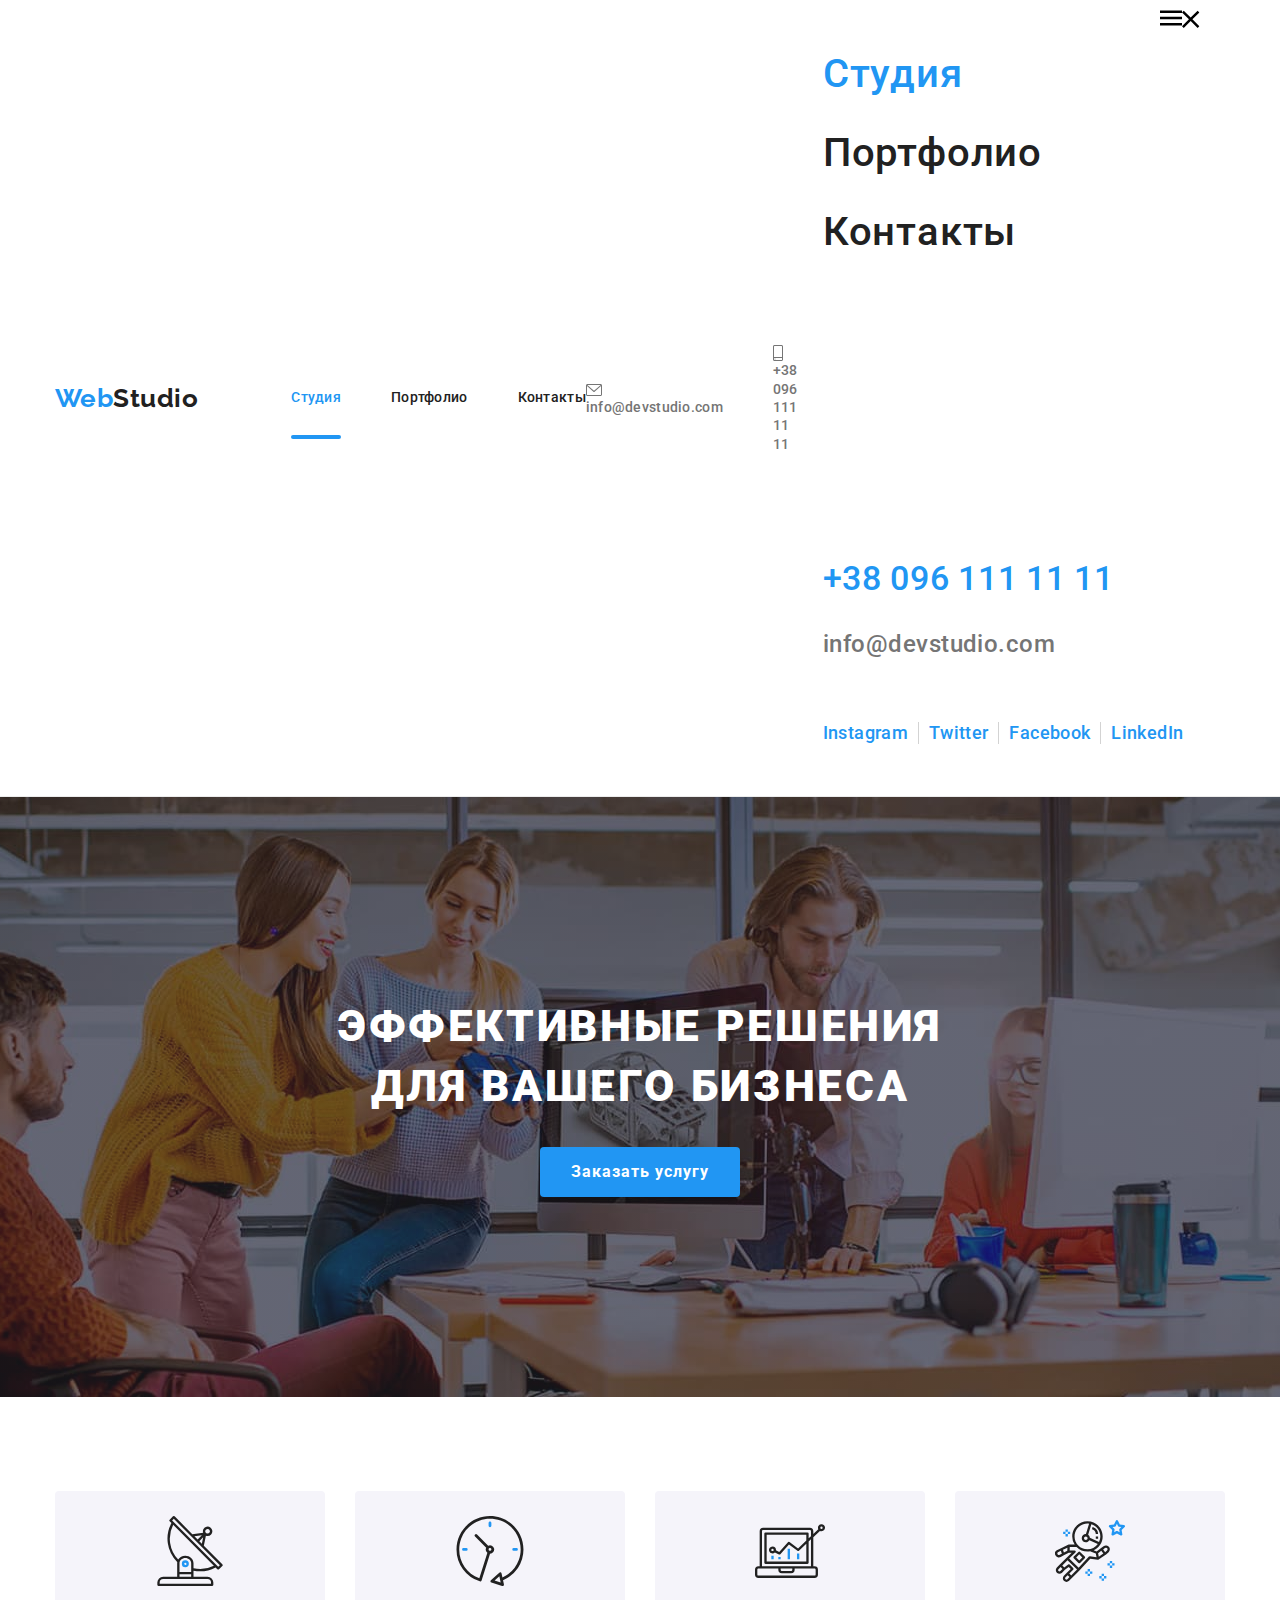
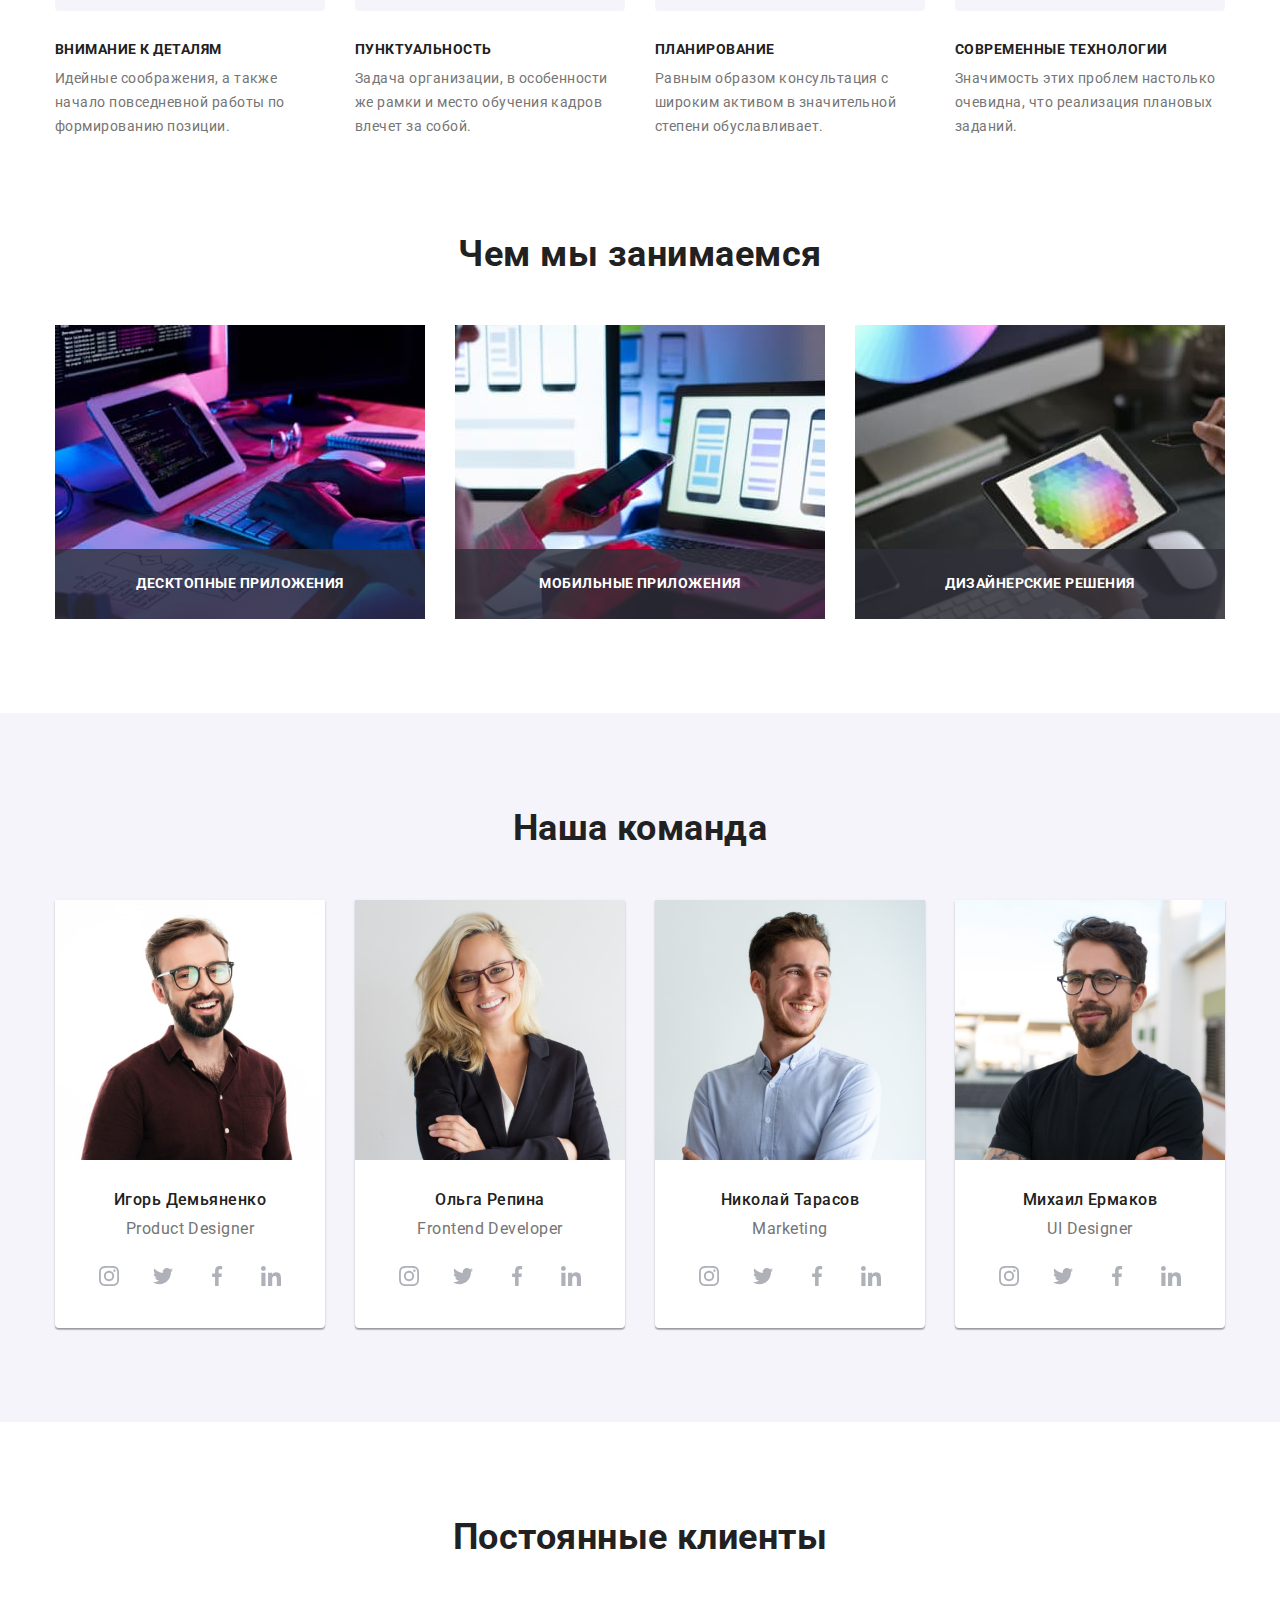
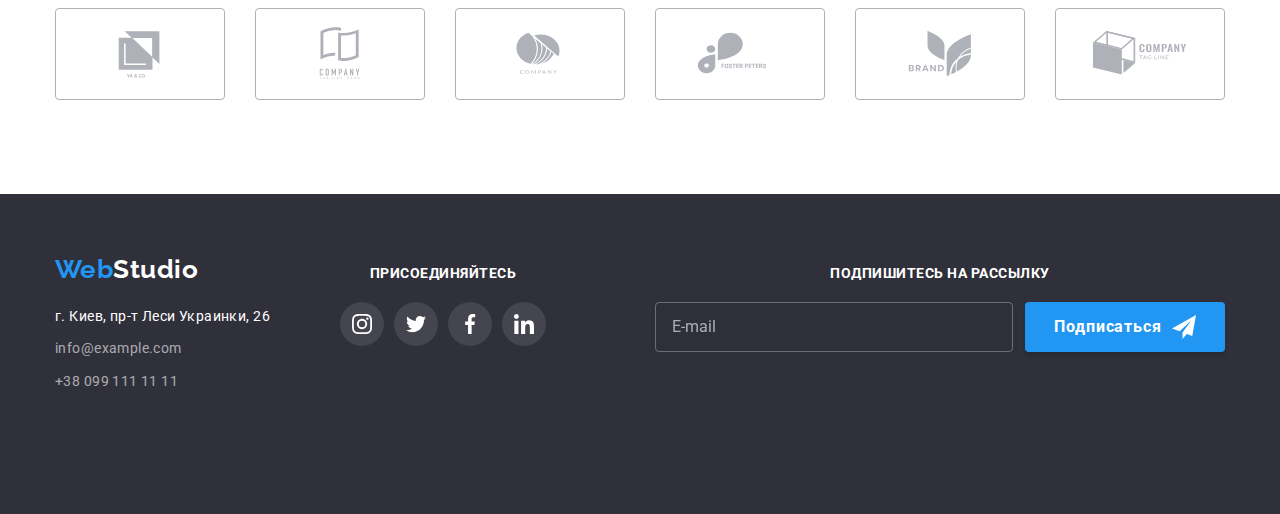
==== commit 51d0ea53: "mobile menu markup" ====
--- a/index.html
+++ b/index.html
@@ -37,20 +37,58 @@
         <ul class="contacts">
           <li class="contacts__item">
             <a class="contacts__link" href="mailto:info@devstudio.com">
-              <svg class="contacts__icon" width="16" height="12">
-                <use href="./images/icons.svg#icon-envelope"></use>
-              </svg>
-              info@devstudio.com</a
+              <svg class="contacts__icon contacts__icon--mail">
+                <use href="./images/icons.svg#icon-envelope"></use></svg
+              >info@devstudio.com</a
             >
           </li>
           <li class="contacts__item">
             <a class="contacts__link" href="tel:+380961111111">
-              <svg class="contacts__icon" width="10" height="16">
+              <svg class="contacts__icon contacts__icon--phone">
                 <use href="./images/icons.svg#icon-smartphone"></use></svg
               >+38 096 111 11 11</a
             >
           </li>
         </ul>
+        <div class="menu__container">
+          <div class="menu__button">
+            <svg class="menu__icon" width="24" height="16">
+              <use href="./images/icons.svg#icon-menu"></use>
+            </svg>
+            <svg class="menu__icon" width="19" height="19">
+              <use href="./images/icons.svg#icon-menu-close"></use>
+            </svg>
+          </div>
+          <ul class="menu">
+            <li class="menu__item">
+              <a href="#" class="menu__link menu__link--current">Студия</a>
+            </li>
+            <li class="menu__item"><a href="#" class="menu__link">Портфолио</a></li>
+            <li class="menu__item"><a href="#" class="menu__link">Контакты</a></li>
+            <li class="menu__item">
+              <a href="tel:+380961111111" class="menu__link menu__link--phone">+38 096 111 11 11</a>
+            </li>
+            <li class="menu__item">
+              <a href="mailto:info@devstudio.com" class="menu__link menu__link--mail"
+                >info@devstudio.com</a
+              >
+            </li>
+          </ul>
+          <ul class="social social--text">
+            <li class="social__item social__item--text">
+              <a href="#" class="social__link-text">Instagram</a>
+            </li>
+            <li class="social__item social__item--text">
+              <a href="#" class="social__link-text">Twitter </a>
+            </li>
+            <li class="social__item social__item--text">
+              <a href="#" class="social__link-text">Facebook</a>
+            </li>
+            <li class="social__item social__item--text">
+              <a href="#" class="social__link-text">LinkedIn</a>
+            </li>
+          </ul>
+        </div>
       </div>
     </header>
 
--- a/css/main.min.css
+++ b/css/main.min.css
@@ -1,3 +1,3 @@
 /*! modern-normalize v1.1.0 | MIT License | https://github.com/sindresorhus/modern-normalize */*,::after,::before{-webkit-box-sizing:border-box;box-sizing:border-box}html{-moz-tab-size:4;-o-tab-size:4;tab-size:4}html{line-height:1.15;-webkit-text-size-adjust:100%}body{margin:0}body{font-family:system-ui, -apple-system, 'Segoe UI', Roboto, Helvetica, Arial, sans-serif,- 'Apple Color Emoji', 'Segoe UI Emoji'}hr{height:0;color:inherit}abbr[title]{-webkit-text-decoration:underline dotted;text-decoration:underline dotted}b,strong{font-weight:bolder}code,kbd,pre,samp{font-family:ui-monospace, SFMono-Regular, Consolas, 'Liberation Mono', Menlo, monospace;font-size:1em}small{font-size:80%}sub,sup{font-size:75%;line-height:0;position:relative;vertical-align:baseline}sub{bottom:-0.25em}sup{top:-0.5em}table{text-indent:0;border-color:inherit}button,input,optgroup,select,textarea{font-family:inherit;font-size:100%;line-height:1.15;margin:0}button,select{text-transform:none}[type='button'],[type='reset'],[type='submit'],button{-webkit-appearance:button}::-moz-focus-inner{border-style:none;padding:0}:-moz-focusring{outline:1px dotted ButtonText}:-moz-ui-invalid{box-shadow:none}legend{padding:0}progress{vertical-align:baseline}::-webkit-inner-spin-button,::-webkit-outer-spin-button{height:auto}[type='search']{-webkit-appearance:textfield;outline-offset:-2px}::-webkit-search-decoration{-webkit-appearance:none}::-webkit-file-upload-button{-webkit-appearance:button;font:inherit}summary{display:list-item}h1,h2,h3,h4,h5,h6,p{margin:0}ul{padding:0;margin:0;list-style:none}img{display:block;max-width:100%;height:auto}body{background-color:#fff;color:#757575;font-family:"Roboto",sans-serif;letter-spacing:0.03em}.container{margin-top:0;margin-bottom:0;margin-left:auto;margin-right:auto;padding-top:0;padding-bottom:0;padding-left:15px;padding-right:15px}@media screen and (min-width: 480px){.container{width:480px}}@media screen and (min-width: 768px){.container{width:768px}}@media screen and (min-width: 1200px){.container{width:1200px}}.section{padding-top:60px;padding-bottom:60px}.section--team{background-color:#f5f4fa}@media screen and (min-width: 1200px){.section{padding-top:94px;padding-bottom:94px}}.section--specialisation{display:none;padding-top:0}@media screen and (min-width: 1200px){.section--specialisation{display:block}}.section__title{margin-bottom:50px;color:#212121;font-weight:700;font-size:28px;line-height:1.174;text-align:center}@media screen and (min-width: 1200px){.section__title{margin-bottom:50px;font-size:36px}}.button{display:-webkit-box;display:-ms-flexbox;display:flex;-webkit-box-pack:center;-ms-flex-pack:center;justify-content:center;-webkit-box-align:center;-ms-flex-align:center;align-items:center;min-width:200px;min-height:50px;margin-top:0;margin-left:auto;margin-right:auto;margin-bottom:0;padding-top:10px;padding-bottom:10px;padding-left:10px;padding-right:10px;color:#fff;font-family:"Roboto",sans-serif;font-weight:700;font-size:16px;line-height:1.87;letter-spacing:0.06em;text-align:center;cursor:pointer;background-color:#2196f3;border:1px transparent;border-radius:4px;-webkit-box-shadow:0px 4px 4px rgba(0,0,0,0.15);box-shadow:0px 4px 4px rgba(0,0,0,0.15)}.button:hover,.button:focus{background:#188ce8;-webkit-box-shadow:0px 4px 4px rgba(0,0,0,0.25);box-shadow:0px 4px 4px rgba(0,0,0,0.25);outline:none}.button__icon{display:-webkit-inline-box;display:-ms-inline-flexbox;display:inline-flex;width:24px;height:24px}.button__icon--append{margin-left:10px}.header{border-bottom:1px solid #ececec}.header__content{display:-webkit-box;display:-ms-flexbox;display:flex;-webkit-box-align:center;-ms-flex-align:center;align-items:center}.header__nav{display:-webkit-box;display:-ms-flexbox;display:flex;-webkit-box-align:center;-ms-flex-align:center;align-items:center}.logo{display:-webkit-inline-box;display:-ms-inline-flexbox;display:inline-flex;margin-top:0;margin-bottom:0;margin-left:0;margin-right:0;color:#212121;font-family:"Raleway",sans-serif;font-weight:700;font-size:24px;line-height:1.174;text-decoration:none}.logo:focus{outline:#2196f3 solid 1px}@media screen and (min-width: 768px){.logo{margin-right:88px}}@media screen and (min-width: 1200px){.logo{font-size:26px;margin-right:93px}}.logo--inverse{display:block;margin-bottom:20px;margin-left:auto;margin-right:auto;color:#fff;text-align:center}@media screen and (min-width: 768px){.logo--inverse{margin-left:100px;margin-right:0;text-align:left}}@media screen and (min-width: 1200px){.logo--inverse{margin-left:0}}.logo--accent{color:#2196f3}.site-nav{display:none}@media screen and (min-width: 768px){.site-nav{display:-webkit-box;display:-ms-flexbox;display:flex}}.site-nav__item:not(:last-child){margin-right:50px}.site-nav__link{position:relative;display:block;padding-top:32px;padding-bottom:32px;color:#212121;font-weight:500;font-size:14px;line-height:1.14;letter-spacing:0.02em;text-decoration:none;-webkit-transition-property:color;transition-property:color;-webkit-transition-duration:250ms;transition-duration:250ms;-webkit-transition-timing-function:cubic-bezier(0.4, 0, 0.2, 1);transition-timing-function:cubic-bezier(0.4, 0, 0.2, 1)}.site-nav__link:hover,.site-nav__link:focus,.site-nav__link--current{color:#2196f3;outline:none}.site-nav__link--current:focus{outline:#2196f3 solid 1px}.site-nav__link--current::after{position:absolute;bottom:-1px;left:0;content:'';width:100%;height:4px;background-color:#2196f3;border-radius:2px}.contacts{display:none;margin-left:auto}@media screen and (min-width: 768px){.contacts{display:block}}@media screen and (min-width: 1200px){.contacts{display:-webkit-box;display:-ms-flexbox;display:flex;-webkit-box-align:center;-ms-flex-align:center;align-items:center}}.contacts__item:not(:last-child){margin-right:50px}.contacts__link{margin-top:0;margin-bottom:0;color:#757575;font-weight:500;font-size:12px;line-height:1.17;letter-spacing:0.02em;text-decoration:none;-webkit-transition-property:color;transition-property:color;-webkit-transition-duration:250ms;transition-duration:250ms;-webkit-transition-timing-function:cubic-bezier(0.4, 0, 0.2, 1);transition-timing-function:cubic-bezier(0.4, 0, 0.2, 1)}@media screen and (min-width: 1200px){.contacts__link{font-size:14px;line-height:1.14}}.contacts__link--semitransparent{color:rgba(255,255,255,0.6);font-weight:normal;font-size:14px;line-height:1.71;letter-spacing:0.03em}.contacts__link--white{color:#fff}.contacts__link:hover,.contacts__link:focus{color:#2196f3;outline:none}.contacts__icon{display:inline-block;margin-right:8px;vertical-align:middle;fill:currentColor}@media screen and (min-width: 1200px){.contacts__icon{margin-right:10px}}.hero{padding-top:118px;padding-bottom:118px;height:400px;max-width:1600px;margin-left:auto;margin-right:auto;text-align:center;background-color:#c4c4c4;background-image:-webkit-gradient(linear, left top, right top, from(rgba(47,48,58,0.4)), to(rgba(47,48,58,0.4))),url("../images/hero-background.jpg");background-image:linear-gradient(to right, rgba(47,48,58,0.4), rgba(47,48,58,0.4)),url("../images/hero-background.jpg");background-position:center;background-size:cover;background-repeat:no-repeat}@media screen and (min-width: 1200px){.hero{height:600px;padding-top:200px;padding-bottom:200px}}.hero__title{margin-bottom:30px;color:#fff;font-weight:900;font-size:26px;line-height:1.61;text-align:center;letter-spacing:0.06em;text-transform:uppercase}@media screen and (min-width: 1200px){.hero__title{font-size:44px;line-height:1.36}}.modal-backdrop{position:fixed;top:0;left:0;width:100vw;height:100vh;background-color:rgba(0,0,0,0.2);visibility:visible;opacity:1;-webkit-transition-property:opacity, visibility;transition-property:opacity, visibility;-webkit-transition-duration:250ms;transition-duration:250ms;-webkit-transition-timing-function:cubic-bezier(0.4, 0, 0.2, 1);transition-timing-function:cubic-bezier(0.4, 0, 0.2, 1)}.modal-backdrop.is-hidden{visibility:hidden;pointer-events:none;opacity:0}.modal-container{position:absolute;top:50%;left:50%;display:block;width:450px;height:609px;padding:40px;background-color:#fff;-webkit-transform:translate(-50%, -50%) scale(1);transform:translate(-50%, -50%) scale(1);-webkit-transition-property:-webkit-transform;transition-property:-webkit-transform;transition-property:transform;transition-property:transform, -webkit-transform;-webkit-transition-duration:250ms;transition-duration:250ms;-webkit-transition-timing-function:cubic-bezier(0.4, 0, 0.2, 1);transition-timing-function:cubic-bezier(0.4, 0, 0.2, 1)}.modal-backdrop.is-hidden>.modal-container{-webkit-transform:translate(-50%, -50%) scale(0);transform:translate(-50%, -50%) scale(0)}@media screen and (min-width: 1200px){.modal-container{width:528px;height:581px}}.modal-container__button{position:absolute;top:8px;right:8px;display:-webkit-box;display:-ms-flexbox;display:flex;-webkit-box-pack:center;-ms-flex-pack:center;justify-content:center;-webkit-box-align:center;-ms-flex-align:center;align-items:center;width:30px;height:30px;padding:0;color:#000;background-color:inherit;border:1px solid rgba(0,0,0,0.1);border-radius:50%}.modal-container__button:focus{outline:none}.modal-container__icon{position:absolute;fill:currentColor;-webkit-transition-property:color, -webkit-transform;transition-property:color, -webkit-transform;transition-property:color, transform;transition-property:color, transform, -webkit-transform;-webkit-transition-duration:250ms;transition-duration:250ms;-webkit-transition-timing-function:cubic-bezier(0.4, 0, 0.2, 1);transition-timing-function:cubic-bezier(0.4, 0, 0.2, 1)}.modal-container__button:hover .modal-container__icon,.modal-container__button:focus .modal-container__icon{color:#2196f3;-webkit-transform:rotateZ(360deg);transform:rotateZ(360deg)}.modal-container__title{margin-bottom:12px;font-weight:700;font-size:20px;line-height:1.15;text-align:center;color:#212121}@media screen and (min-width: 1200px){.modal-container__title{line-height:1.5}}.form{display:block}.form__field{position:relative;display:block;margin-top:0;margin-left:0;margin-right:0;margin-bottom:10px}.form__field--textarea{margin-bottom:20px}.form__field--checkbox{margin-bottom:30px}@media screen and (min-width: 1200px){.form__field--checkbox{padding-left:12px}}.form__field:focus-within>.form__input,.form__field:focus-within>.form__icon{fill:#2196f3;border-color:#2196f3;outline:none}.form__label{display:block;margin-bottom:4px;font-size:12px;line-height:1.16;letter-spacing:0.01em}.form__input{width:100%;height:40px;padding-left:42px;padding-right:12px;color:inherit;background-color:inherit;border:1px solid rgba(33,33,33,0.2);border-radius:4px;-webkit-transition-property:border-color;transition-property:border-color;-webkit-transition-duration:250ms;transition-duration:250ms;-webkit-transition-timing-function:cubic-bezier(0.4, 0, 0.2, 1);transition-timing-function:cubic-bezier(0.4, 0, 0.2, 1)}.form__input--textarea{height:120px;padding-top:12px;padding-bottom:12px;padding-left:16px;padding-right:16px;resize:none}.form__input--textarea::-webkit-input-placeholder{color:rgba(117,117,117,0.5);font-size:14px;line-height:1.14;letter-spacing:0.01em}.form__input--textarea:-ms-input-placeholder{color:rgba(117,117,117,0.5);font-size:14px;line-height:1.14;letter-spacing:0.01em}.form__input--textarea::-ms-input-placeholder{color:rgba(117,117,117,0.5);font-size:14px;line-height:1.14;letter-spacing:0.01em}.form__input--textarea::placeholder{color:rgba(117,117,117,0.5);font-size:14px;line-height:1.14;letter-spacing:0.01em}.form__icon{position:absolute;bottom:21px;left:12px;fill:#212121;-webkit-transform:translateY(50%);transform:translateY(50%);-webkit-transition-property:fill;transition-property:fill;-webkit-transition-duration:250ms;transition-duration:250ms;-webkit-transition-timing-function:cubic-bezier(0.4, 0, 0.2, 1);transition-timing-function:cubic-bezier(0.4, 0, 0.2, 1)}.form__input-checkbox--hidden{position:absolute;width:1px;height:1px;overflow:hidden;clip:rect(0 0 0 0)}.form__label-checkbox{display:-webkit-inline-box;display:-ms-inline-flexbox;display:inline-flex;font-size:12px;line-height:1.17}@media screen and (min-width: 1200px){.form__label-checkbox{font-size:14px;line-height:1.71}}.form__icon-checkbox{display:-webkit-inline-box;display:-ms-inline-flexbox;display:inline-flex;-webkit-box-pack:center;-ms-flex-pack:center;justify-content:center;-webkit-box-align:center;-ms-flex-align:center;align-items:center;width:16px;height:15px;margin-right:8px;color:transparent;border:2px solid #212121;border-radius:2px;-webkit-box-shadow:none;box-shadow:none;fill:currentColor;stroke:currentColor;-webkit-transition-property:color border-color background-color box-shadow;transition-property:color border-color background-color box-shadow;-webkit-transition-duration:250ms;transition-duration:250ms;-webkit-transition-timing-function:cubic-bezier(0.4, 0, 0.2, 1);transition-timing-function:cubic-bezier(0.4, 0, 0.2, 1)}.form__input-checkbox:checked+.form__icon-checkbox{color:#fff;border-color:transparent;background-color:#2196f3}.agreement-link{color:#2196f3;text-decoration:underline}.features{display:block}@media screen and (min-width: 768px){.features{display:-webkit-box;display:-ms-flexbox;display:flex;-ms-flex-wrap:wrap;flex-wrap:wrap}}.features__item{display:block}.features__item:not(:last-child){margin-bottom:30px}@media screen and (min-width: 768px){.features__item{-ms-flex-preferred-size:calc((100% - 30px) / 2);flex-basis:calc((100% - 30px) / 2)}.features__item:not(:nth-child(2n)){margin-right:30px}.features__item:nth-child(2n){margin-right:0}.features__item:nth-last-child(-n+2){margin-bottom:0}}@media screen and (min-width: 1200px){.features__item{-ms-flex-preferred-size:calc((100% - 90px) / 4);flex-basis:calc((100% - 90px) / 4)}.features__item:not(:nth-child(4n)){margin-right:30px}.features__item:nth-child(4n){margin-right:0}.features__item:nth-last-child(-n+4){margin-bottom:0}}.features__icon{display:-webkit-box;display:-ms-flexbox;display:flex;-webkit-box-pack:center;-ms-flex-pack:center;justify-content:center;-webkit-box-align:center;-ms-flex-align:center;align-items:center;height:120px;margin-bottom:30px;background-color:#f5f4fa;border-radius:4px}.features__title{margin-bottom:10px;color:#212121;font-weight:700;font-size:14px;line-height:1.17;text-transform:uppercase;text-align:center}@media screen and (min-width: 1200px){.features__title{text-align:left}}.features__text{font-size:14px;line-height:1.71}.specialisation{display:-webkit-box;display:-ms-flexbox;display:flex}.specialisation__item{-ms-flex-preferred-size:calc((100% - 60px) / 3);flex-basis:calc((100% - 60px) / 3);position:relative}.specialisation__item:not(:last-child){margin-right:30px}.specialisation__text-container{position:absolute;bottom:0;left:0;display:-webkit-box;display:-ms-flexbox;display:flex;-webkit-box-pack:center;-ms-flex-pack:center;justify-content:center;-webkit-box-align:center;-ms-flex-align:center;align-items:center;width:100%;height:70px;background:rgba(47,48,58,0.8)}.specialisation__text{color:#fff;font-weight:700;font-size:14px;line-height:1.14;text-align:center;text-transform:uppercase}.team{display:block}@media screen and (min-width: 768px){.team{display:-webkit-box;display:-ms-flexbox;display:flex;-ms-flex-wrap:wrap;flex-wrap:wrap}}.team__item{display:block;background-color:#fff;border-bottom-left-radius:4px;border-bottom-right-radius:4px;-webkit-box-shadow:0px 1px 3px rgba(0,0,0,0.12),0px 1px 1px rgba(0,0,0,0.14),0px 2px 1px rgba(0,0,0,0.2);box-shadow:0px 1px 3px rgba(0,0,0,0.12),0px 1px 1px rgba(0,0,0,0.14),0px 2px 1px rgba(0,0,0,0.2)}.team__item:not(:last-child){margin-bottom:30px}@media screen and (min-width: 768px){.team__item{-ms-flex-preferred-size:calc((100% - 30px) / 2);flex-basis:calc((100% - 30px) / 2)}.team__item:not(:nth-child(2n)){margin-right:30px}.team__item:nth-child(2n){margin-right:0}.team__item:nth-last-child(-n+2){margin-bottom:0}}@media screen and (min-width: 1200px){.team__item{-ms-flex-preferred-size:calc((100% - 90px) / 4);flex-basis:calc((100% - 90px) / 4)}.team__item:not(:nth-child(4n)){margin-right:30px}.team__item:nth-child(4n){margin-right:0}.team__item:nth-last-child(-n+4){margin-bottom:0}}.team__thumb{display:block;height:460px}@media screen and (min-width: 768px){.team__thumb{height:374px}}@media screen and (min-width: 1200px){.team__thumb{height:260px}}.team__image{width:100%;height:100%;-o-object-fit:cover;object-fit:cover}.team__meta{padding-top:30px;padding-bottom:30px;padding-left:32px;padding-right:32px;text-align:center}.team__title{margin-bottom:10px;color:#212121;font-weight:500;font-size:16px;line-height:1.19}.team__description{margin-bottom:16px;font-size:16px;line-height:1.19}.social{display:-webkit-box;display:-ms-flexbox;display:flex;-webkit-box-pack:center;-ms-flex-pack:center;justify-content:center;-webkit-box-align:center;-ms-flex-align:center;align-items:center;margin-left:auto;margin-right:auto}.social__item:not(:last-child){margin-right:10px}.social__link{display:-webkit-box;display:-ms-flexbox;display:flex;-webkit-box-pack:center;-ms-flex-pack:center;justify-content:center;-webkit-box-align:center;-ms-flex-align:center;align-items:center;height:44px;width:44px;color:#afb1b8;border-radius:50%;-webkit-transition-property:color, background-color;transition-property:color, background-color;-webkit-transition-duration:250ms;transition-duration:250ms;-webkit-transition-timing-function:cubic-bezier(0.4, 0, 0.2, 1);transition-timing-function:cubic-bezier(0.4, 0, 0.2, 1)}.social__link--white{color:#fff;background-color:rgba(255,255,255,0.1)}.social__link:hover,.social__link:focus{background-color:#2196f3;color:#fff;outline:none}.social__icon{display:block;fill:currentColor}.clients{display:-webkit-box;display:-ms-flexbox;display:flex;-webkit-box-align:center;-ms-flex-align:center;align-items:center;-ms-flex-wrap:wrap;flex-wrap:wrap}.clients__item{margin-bottom:30px;-ms-flex-preferred-size:calc((100% - 30px) / 2);flex-basis:calc((100% - 30px) / 2)}.clients__item:not(:nth-child(2n)){margin-right:30px}.clients__item:nth-child(2n){margin-right:0}.clients__item:nth-last-child(-n+2){margin-bottom:0}@media screen and (min-width: 768px){.clients__item{-ms-flex-preferred-size:calc((100% - 60px) / 3);flex-basis:calc((100% - 60px) / 3)}.clients__item:not(:nth-child(3n)){margin-right:30px}.clients__item:nth-child(3n){margin-right:0}.clients__item:nth-last-child(-n+3){margin-bottom:0}}@media screen and (min-width: 1200px){.clients__item{-ms-flex-preferred-size:calc((100% - 150px) / 6);flex-basis:calc((100% - 150px) / 6)}.clients__item:not(:nth-child(6n)){margin-right:30px}.clients__item:nth-child(6n){margin-right:0}.clients__item:nth-last-child(-n+6){margin-bottom:0}}.clients__link{display:-webkit-box;display:-ms-flexbox;display:flex;-webkit-box-pack:center;-ms-flex-pack:center;justify-content:center;-webkit-box-align:center;-ms-flex-align:center;align-items:center;width:100%;height:92px;color:#afb1b8;border:1px solid #afb1b8;border-radius:4px;text-decoration:none;-webkit-transition-property:color, border-color;transition-property:color, border-color;-webkit-transition-duration:250ms;transition-duration:250ms;-webkit-transition-timing-function:cubic-bezier(0.4, 0, 0.2, 1);transition-timing-function:cubic-bezier(0.4, 0, 0.2, 1)}.clients__link:hover,.clients__link:focus{border-color:#2196f3;color:#2196f3;outline:none}.clients__icon{display:block;fill:currentColor}.filter{display:-webkit-box;display:-ms-flexbox;display:flex;-ms-flex-wrap:wrap;flex-wrap:wrap;-webkit-box-pack:start;-ms-flex-pack:start;justify-content:flex-start;margin-bottom:25px}@media screen and (min-width: 768px){.filter{-webkit-box-pack:center;-ms-flex-pack:center;justify-content:center;margin-bottom:30px}}@media screen and (min-width: 1200px){.filter{margin-bottom:50px}}.filter__item{margin-bottom:15px}.filter__item:not(:last-child){margin-right:8px}@media screen and (min-width: 768px){.filter__item{margin-bottom:0}}.filter__button{min-height:38px;padding-top:6px;padding-bottom:6px;padding-left:22px;padding-right:22px;font-family:"Roboto",sans-serif;font-weight:500;font-size:16px;line-height:1.63;text-align:center;letter-spacing:0.03em;color:#212121;background-color:#f5f4fa;cursor:pointer;border:1px transparent;border-radius:4px;-webkit-transition-property:color, background-color, -webkit-box-shadow;transition-property:color, background-color, -webkit-box-shadow;transition-property:color, background-color, box-shadow;transition-property:color, background-color, box-shadow, -webkit-box-shadow;-webkit-transition-duration:250ms;transition-duration:250ms;-webkit-transition-timing-function:cubic-bezier(0.4, 0, 0.2, 1);transition-timing-function:cubic-bezier(0.4, 0, 0.2, 1)}.filter__button:hover,.filter__button:focus{color:#fff;background-color:#2196f3;-webkit-box-shadow:0px 3px 1px rgba(0,0,0,0.1),0px 1px 2px rgba(0,0,0,0.08),0px 2px 2px rgba(0,0,0,0.12);box-shadow:0px 3px 1px rgba(0,0,0,0.1),0px 1px 2px rgba(0,0,0,0.08),0px 2px 2px rgba(0,0,0,0.12);outline:none}.product-set{display:block}@media screen and (min-width: 768px){.product-set{display:-webkit-box;display:-ms-flexbox;display:flex;-ms-flex-wrap:wrap;flex-wrap:wrap;margin-top:calc(-1 * 30px);margin-left:calc(-1 * 30px)}}.product-set__item{display:block;background-color:#fff}.product-set__item:not(:last-child){margin-bottom:30px}@media screen and (min-width: 768px){.product-set__item{-ms-flex-preferred-size:calc(100% / 2 - 30px);flex-basis:calc(100% / 2 - 30px);margin-left:30px;margin-top:30px}.product-set__item:nth-child(n){margin-bottom:0}}@media screen and (min-width: 1200px){.product-set__item{-ms-flex-preferred-size:calc(100% / 3 - 30px);flex-basis:calc(100% / 3 - 30px)}}.product{width:100%;height:100%}.product__link{display:block;width:100%;height:100%;color:#757575;text-decoration:none;-webkit-transition-property:-webkit-box-shadow;transition-property:-webkit-box-shadow;transition-property:box-shadow;transition-property:box-shadow, -webkit-box-shadow;-webkit-transition-duration:250ms;transition-duration:250ms;-webkit-transition-timing-function:cubic-bezier(0.4, 0, 0.2, 1);transition-timing-function:cubic-bezier(0.4, 0, 0.2, 1)}.product__link:hover,.product__link:focus{-webkit-box-shadow:0px 1px 1px rgba(0,0,0,0.12),0px 4px 4px rgba(0,0,0,0.06),1px 4px 6px rgba(0,0,0,0.16);box-shadow:0px 1px 1px rgba(0,0,0,0.12),0px 4px 4px rgba(0,0,0,0.06),1px 4px 6px rgba(0,0,0,0.16);outline:none}.product__image-thumb{display:block;height:294px}.product__image{width:100%;height:100%;-o-object-fit:cover;object-fit:cover}.product__overlay-container{position:relative;overflow:hidden}.product__overlay{position:absolute;top:0;left:0;width:100%;height:100%;padding-top:63px;padding-bottom:63px;padding-left:24px;padding-right:24px;background-color:rgba(33,150,243,0.9);-webkit-transform:translateY(100%);transform:translateY(100%);-webkit-transition-duration:250ms;transition-duration:250ms;-webkit-transition-timing-function:cubic-bezier(0.4, 0, 0.2, 1);transition-timing-function:cubic-bezier(0.4, 0, 0.2, 1)}.product__link:hover .product__overlay,.product__link:focus .product__overlay{-webkit-transform:translateY(0);transform:translateY(0);-webkit-transition-duration:250ms;transition-duration:250ms;-webkit-transition-timing-function:cubic-bezier(0.4, 0, 0.2, 1);transition-timing-function:cubic-bezier(0.4, 0, 0.2, 1)}.product__overlay-description{color:#fff;font-size:18px;line-height:1.56}.product__meta{padding-top:20px;padding-bottom:20px;padding-left:24px;padding-right:24px;border-bottom:1px solid #eee;border-left:1px solid #eee;border-right:1px solid #eee}.product__title{color:#212121;margin-bottom:4px;font-weight:700;font-size:18px;line-height:2;letter-spacing:0.06em}.product__description{font-size:16px;line-height:1.88}.footer{padding-top:60px;padding-bottom:60px;background-color:#2f303a}.footer__content{display:block}@media screen and (min-width: 768px){.footer__content{display:-webkit-box;display:-ms-flexbox;display:flex;-ms-flex-wrap:wrap;flex-wrap:wrap;-webkit-box-pack:justify;-ms-flex-pack:justify;justify-content:space-between}}@media screen and (min-width: 1200px){.footer__content{-webkit-box-align:start;-ms-flex-align:start;align-items:flex-start}}.footer__social-container{margin-bottom:60px;color:#fff}@media screen and (min-width: 768px){.footer__social-container{margin-right:74px}}@media screen and (min-width: 1200px){.footer__social-container{padding-top:12px;margin-right:0}}.footer__title{margin-bottom:20px;color:#fff;font-weight:700;font-size:14px;line-height:1.14;text-transform:uppercase;text-align:center}@media screen and (min-width: 1200px){.footer__title{text-aligh:left}}@media screen and (min-width: 768px){.footer__subscription-container{margin-left:auto;margin-right:auto}}@media screen and (min-width: 1200px){.footer__subscription-container{padding-top:12px;margin-right:0;margin-left:auto}}.address{font-style:normal;margin-bottom:60px}@media screen and (min-width: 768px){.address{margin-left:61px}}@media screen and (min-width: 1200px){.address{margin-left:0;margin-right:70px}}.address__item{text-align:center}.address__item:not(:last-child){margin-bottom:8px}@media screen and (min-width: 1200px){.address__item{text-align:left}.address__item:not(:last-child){margin-bottom:9px}}.form-subscription{display:block}@media screen and (min-width: 1200px){.form-subscription{display:-webkit-box;display:-ms-flexbox;display:flex;-webkit-box-align:center;-ms-flex-align:center;align-items:center}}.form-subscription__input{display:block;height:50px;width:100%;margin-top:0;margin-bottom:20px;padding-left:16px;padding-right:16px;margin-left:0;color:#fff;background-color:inherit;border:1px solid rgba(255,255,255,0.3);-webkit-filter:drop-shadow(0px 4px 4px rgba(0,0,0,0.15));filter:drop-shadow(0px 4px 4px rgba(0,0,0,0.15));border-radius:4px;-webkit-transition-property:border-color;transition-property:border-color;-webkit-transition-duration:250ms;transition-duration:250ms;-webkit-transition-timing-function:cubic-bezier(0.4, 0, 0.2, 1);transition-timing-function:cubic-bezier(0.4, 0, 0.2, 1)}.form-subscription__input::-webkit-input-placeholder{font-size:16px;line-height:1.25;color:rgba(255,255,255,0.6)}.form-subscription__input:-ms-input-placeholder{font-size:16px;line-height:1.25;color:rgba(255,255,255,0.6)}.form-subscription__input::-ms-input-placeholder{font-size:16px;line-height:1.25;color:rgba(255,255,255,0.6)}.form-subscription__input::placeholder{font-size:16px;line-height:1.25;color:rgba(255,255,255,0.6)}.form-subscription__input:focus-within{border-color:#2196f3;outline:none}@media screen and (min-width: 768px){.form-subscription__input{width:450px}}@media screen and (min-width: 1200px){.form-subscription__input{display:-webkit-box;display:-ms-flexbox;display:flex;-webkit-box-align:center;-ms-flex-align:center;align-items:center;margin-bottom:0;margin-right:12px;width:358px}}
+ 'Apple Color Emoji', 'Segoe UI Emoji'}hr{height:0;color:inherit}abbr[title]{-webkit-text-decoration:underline dotted;text-decoration:underline dotted}b,strong{font-weight:bolder}code,kbd,pre,samp{font-family:ui-monospace, SFMono-Regular, Consolas, 'Liberation Mono', Menlo, monospace;font-size:1em}small{font-size:80%}sub,sup{font-size:75%;line-height:0;position:relative;vertical-align:baseline}sub{bottom:-0.25em}sup{top:-0.5em}table{text-indent:0;border-color:inherit}button,input,optgroup,select,textarea{font-family:inherit;font-size:100%;line-height:1.15;margin:0}button,select{text-transform:none}[type='button'],[type='reset'],[type='submit'],button{-webkit-appearance:button}::-moz-focus-inner{border-style:none;padding:0}:-moz-focusring{outline:1px dotted ButtonText}:-moz-ui-invalid{box-shadow:none}legend{padding:0}progress{vertical-align:baseline}::-webkit-inner-spin-button,::-webkit-outer-spin-button{height:auto}[type='search']{-webkit-appearance:textfield;outline-offset:-2px}::-webkit-search-decoration{-webkit-appearance:none}::-webkit-file-upload-button{-webkit-appearance:button;font:inherit}summary{display:list-item}h1,h2,h3,h4,h5,h6,p{margin:0}ul{padding:0;margin:0;list-style:none}img{display:block;max-width:100%;height:auto}body{background-color:#fff;color:#757575;font-family:"Roboto",sans-serif;letter-spacing:0.03em}.container{margin-top:0;margin-bottom:0;margin-left:auto;margin-right:auto;padding-top:0;padding-bottom:0;padding-left:15px;padding-right:15px}@media screen and (min-width: 480px){.container{width:480px}}@media screen and (min-width: 768px){.container{width:768px}}@media screen and (min-width: 1200px){.container{width:1200px}}.section{padding-top:60px;padding-bottom:60px}.section--team{background-color:#f5f4fa}@media screen and (min-width: 1200px){.section{padding-top:94px;padding-bottom:94px}}.section--specialisation{display:none;padding-top:0}@media screen and (min-width: 1200px){.section--specialisation{display:block}}.section__title{margin-bottom:50px;color:#212121;font-weight:700;font-size:28px;line-height:1.174;text-align:center}@media screen and (min-width: 1200px){.section__title{margin-bottom:50px;font-size:36px}}.button{display:-webkit-box;display:-ms-flexbox;display:flex;-webkit-box-pack:center;-ms-flex-pack:center;justify-content:center;-webkit-box-align:center;-ms-flex-align:center;align-items:center;min-width:200px;min-height:50px;margin-top:0;margin-left:auto;margin-right:auto;margin-bottom:0;padding-top:10px;padding-bottom:10px;padding-left:10px;padding-right:10px;color:#fff;font-family:"Roboto",sans-serif;font-weight:700;font-size:16px;line-height:1.87;letter-spacing:0.06em;text-align:center;cursor:pointer;background-color:#2196f3;border:1px transparent;border-radius:4px;-webkit-box-shadow:0px 4px 4px rgba(0,0,0,0.15);box-shadow:0px 4px 4px rgba(0,0,0,0.15)}.button:hover,.button:focus{background:#188ce8;-webkit-box-shadow:0px 4px 4px rgba(0,0,0,0.25);box-shadow:0px 4px 4px rgba(0,0,0,0.25);outline:none}.button__icon{display:-webkit-inline-box;display:-ms-inline-flexbox;display:inline-flex;width:24px;height:24px}.button__icon--append{margin-left:10px}.header{border-bottom:1px solid #ececec}.header__content{display:-webkit-box;display:-ms-flexbox;display:flex;-webkit-box-align:center;-ms-flex-align:center;align-items:center}.header__nav{display:-webkit-box;display:-ms-flexbox;display:flex;-webkit-box-align:center;-ms-flex-align:center;align-items:center}.logo{display:-webkit-inline-box;display:-ms-inline-flexbox;display:inline-flex;margin-top:0;margin-bottom:0;margin-left:0;margin-right:0;color:#212121;font-family:"Raleway",sans-serif;font-weight:700;font-size:24px;line-height:1.174;text-decoration:none}.logo:focus{outline:#2196f3 solid 1px}@media screen and (min-width: 768px){.logo{margin-right:88px}}@media screen and (min-width: 1200px){.logo{font-size:26px;margin-right:93px}}.logo--inverse{display:block;margin-bottom:20px;margin-left:auto;margin-right:auto;color:#fff;text-align:center}@media screen and (min-width: 768px){.logo--inverse{margin-left:100px;margin-right:0;text-align:left}}@media screen and (min-width: 1200px){.logo--inverse{margin-left:0}}.logo--accent{color:#2196f3}.menu__container{display:block;width:100%;height:796px;padding-left:25px;padding-right:25px;padding-top:10px;padding-bottom:48px}.menu__button{display:-webkit-box;display:-ms-flexbox;display:flex;width:40px;height:40px;margin-left:auto}.menu__icon{color:#000;fill:currentColor;-webkit-transition-property:color;transition-property:color;-webkit-transition-duration:250ms;transition-duration:250ms;-webkit-transition-timing-function:cubic-bezier(0.4, 0, 0.2, 1);transition-timing-function:cubic-bezier(0.4, 0, 0.2, 1)}.menu__button:hover .menu__icon,.menu__buttons:focus .menu__icon{color:#2196f3}.menu__item:not(:last-child){margin-bottom:32px}.menu__item:nth-child(3){margin-bottom:302px}.menu__item:last-child{margin-bottom:64px}.menu__link{font-weight:500;font-size:40px;line-height:1.18;letter-spacing:0.02em;text-decoration:none;color:#212121}.menu__link--current{color:#2196f3}.menu__link--phone{font-size:34px;color:#2196f3}.menu__link--mail{font-size:24px;line-height:1.17;color:#757575}.site-nav{display:none}@media screen and (min-width: 768px){.site-nav{display:-webkit-box;display:-ms-flexbox;display:flex}}.site-nav__item:not(:last-child){margin-right:50px}.site-nav__link{position:relative;display:block;padding-top:32px;padding-bottom:32px;color:#212121;font-weight:500;font-size:14px;line-height:1.14;letter-spacing:0.02em;text-decoration:none;-webkit-transition-property:color;transition-property:color;-webkit-transition-duration:250ms;transition-duration:250ms;-webkit-transition-timing-function:cubic-bezier(0.4, 0, 0.2, 1);transition-timing-function:cubic-bezier(0.4, 0, 0.2, 1)}.site-nav__link:hover,.site-nav__link:focus,.site-nav__link--current{color:#2196f3;outline:none}.site-nav__link--current:focus{outline:#2196f3 solid 1px}.site-nav__link--current::after{position:absolute;bottom:-1px;left:0;content:'';width:100%;height:4px;background-color:#2196f3;border-radius:2px}.contacts{display:none;margin-left:auto}@media screen and (min-width: 768px){.contacts{display:block}}@media screen and (min-width: 1200px){.contacts{display:-webkit-box;display:-ms-flexbox;display:flex;-webkit-box-align:center;-ms-flex-align:center;align-items:center}}.contacts__item:not(:last-child){margin-right:50px}.contacts__link{margin-top:0;margin-bottom:0;color:#757575;font-weight:500;font-size:12px;line-height:1.17;letter-spacing:0.02em;text-decoration:none;-webkit-transition-property:color;transition-property:color;-webkit-transition-duration:250ms;transition-duration:250ms;-webkit-transition-timing-function:cubic-bezier(0.4, 0, 0.2, 1);transition-timing-function:cubic-bezier(0.4, 0, 0.2, 1)}@media screen and (min-width: 1200px){.contacts__link{font-size:14px;line-height:1.14}}.contacts__link--semitransparent{color:rgba(255,255,255,0.6);font-weight:normal;font-size:14px;line-height:1.71;letter-spacing:0.03em}.contacts__link--white{color:#fff}.contacts__link:hover,.contacts__link:focus{color:#2196f3;outline:none}.contacts__icon{display:inline-block;margin-right:8px;vertical-align:middle;fill:currentColor}.contacts__icon--mail{width:14px;height:10px}@media screen and (min-width: 1200px){.contacts__icon--mail{margin-right:10px;width:16px;height:12px}}.contacts__icon--phone{width:10px;height:14px}@media screen and (min-width: 1200px){.contacts__icon--phone{margin-right:10px;width:10px;height:16px}}.hero{padding-top:118px;padding-bottom:118px;height:400px;max-width:1600px;margin-left:auto;margin-right:auto;text-align:center;background-color:#c4c4c4;background-image:-webkit-gradient(linear, left top, right top, from(rgba(47,48,58,0.4)), to(rgba(47,48,58,0.4))),url("../images/hero-background.jpg");background-image:linear-gradient(to right, rgba(47,48,58,0.4), rgba(47,48,58,0.4)),url("../images/hero-background.jpg");background-position:center;background-size:cover;background-repeat:no-repeat}@media screen and (min-width: 1200px){.hero{height:600px;padding-top:200px;padding-bottom:200px}}.hero__title{margin-bottom:30px;color:#fff;font-weight:900;font-size:26px;line-height:1.61;text-align:center;letter-spacing:0.06em;text-transform:uppercase}@media screen and (min-width: 1200px){.hero__title{font-size:44px;line-height:1.36}}.modal-backdrop{position:fixed;top:0;left:0;width:100vw;height:100vh;background-color:rgba(0,0,0,0.2);visibility:visible;opacity:1;-webkit-transition-property:opacity, visibility;transition-property:opacity, visibility;-webkit-transition-duration:250ms;transition-duration:250ms;-webkit-transition-timing-function:cubic-bezier(0.4, 0, 0.2, 1);transition-timing-function:cubic-bezier(0.4, 0, 0.2, 1)}.modal-backdrop.is-hidden{visibility:hidden;pointer-events:none;opacity:0}.modal-container{position:absolute;top:50%;left:50%;display:block;width:450px;height:609px;padding:40px;background-color:#fff;-webkit-transform:translate(-50%, -50%) scale(1);transform:translate(-50%, -50%) scale(1);-webkit-transition-property:-webkit-transform;transition-property:-webkit-transform;transition-property:transform;transition-property:transform, -webkit-transform;-webkit-transition-duration:250ms;transition-duration:250ms;-webkit-transition-timing-function:cubic-bezier(0.4, 0, 0.2, 1);transition-timing-function:cubic-bezier(0.4, 0, 0.2, 1)}.modal-backdrop.is-hidden>.modal-container{-webkit-transform:translate(-50%, -50%) scale(0);transform:translate(-50%, -50%) scale(0)}@media screen and (min-width: 1200px){.modal-container{width:528px;height:581px}}.modal-container__button{position:absolute;top:8px;right:8px;display:-webkit-box;display:-ms-flexbox;display:flex;-webkit-box-pack:center;-ms-flex-pack:center;justify-content:center;-webkit-box-align:center;-ms-flex-align:center;align-items:center;width:30px;height:30px;padding:0;color:#000;background-color:inherit;border:1px solid rgba(0,0,0,0.1);border-radius:50%}.modal-container__button:focus{outline:none}.modal-container__icon{position:absolute;fill:currentColor;-webkit-transition-property:color, -webkit-transform;transition-property:color, -webkit-transform;transition-property:color, transform;transition-property:color, transform, -webkit-transform;-webkit-transition-duration:250ms;transition-duration:250ms;-webkit-transition-timing-function:cubic-bezier(0.4, 0, 0.2, 1);transition-timing-function:cubic-bezier(0.4, 0, 0.2, 1)}.modal-container__button:hover .modal-container__icon,.modal-container__button:focus .modal-container__icon{color:#2196f3;-webkit-transform:rotateZ(360deg);transform:rotateZ(360deg)}.modal-container__title{margin-bottom:12px;font-weight:700;font-size:20px;line-height:1.15;text-align:center;color:#212121}@media screen and (min-width: 1200px){.modal-container__title{line-height:1.5}}.form{display:block}.form__field{position:relative;display:block;margin-top:0;margin-left:0;margin-right:0;margin-bottom:10px}.form__field--textarea{margin-bottom:20px}.form__field--checkbox{margin-bottom:30px}@media screen and (min-width: 1200px){.form__field--checkbox{padding-left:12px}}.form__field:focus-within>.form__input,.form__field:focus-within>.form__icon{fill:#2196f3;border-color:#2196f3;outline:none}.form__label{display:block;margin-bottom:4px;font-size:12px;line-height:1.16;letter-spacing:0.01em}.form__input{width:100%;height:40px;padding-left:42px;padding-right:12px;color:inherit;background-color:inherit;border:1px solid rgba(33,33,33,0.2);border-radius:4px;-webkit-transition-property:border-color;transition-property:border-color;-webkit-transition-duration:250ms;transition-duration:250ms;-webkit-transition-timing-function:cubic-bezier(0.4, 0, 0.2, 1);transition-timing-function:cubic-bezier(0.4, 0, 0.2, 1)}.form__input--textarea{height:120px;padding-top:12px;padding-bottom:12px;padding-left:16px;padding-right:16px;resize:none}.form__input--textarea::-webkit-input-placeholder{color:rgba(117,117,117,0.5);font-size:14px;line-height:1.14;letter-spacing:0.01em}.form__input--textarea:-ms-input-placeholder{color:rgba(117,117,117,0.5);font-size:14px;line-height:1.14;letter-spacing:0.01em}.form__input--textarea::-ms-input-placeholder{color:rgba(117,117,117,0.5);font-size:14px;line-height:1.14;letter-spacing:0.01em}.form__input--textarea::placeholder{color:rgba(117,117,117,0.5);font-size:14px;line-height:1.14;letter-spacing:0.01em}.form__icon{position:absolute;bottom:21px;left:12px;fill:#212121;-webkit-transform:translateY(50%);transform:translateY(50%);-webkit-transition-property:fill;transition-property:fill;-webkit-transition-duration:250ms;transition-duration:250ms;-webkit-transition-timing-function:cubic-bezier(0.4, 0, 0.2, 1);transition-timing-function:cubic-bezier(0.4, 0, 0.2, 1)}.form__input-checkbox--hidden{position:absolute;width:1px;height:1px;overflow:hidden;clip:rect(0 0 0 0)}.form__label-checkbox{display:-webkit-inline-box;display:-ms-inline-flexbox;display:inline-flex;font-size:12px;line-height:1.17}@media screen and (min-width: 1200px){.form__label-checkbox{font-size:14px;line-height:1.71}}.form__icon-checkbox{display:-webkit-inline-box;display:-ms-inline-flexbox;display:inline-flex;-webkit-box-pack:center;-ms-flex-pack:center;justify-content:center;-webkit-box-align:center;-ms-flex-align:center;align-items:center;width:16px;height:15px;margin-right:8px;color:transparent;border:2px solid #212121;border-radius:2px;-webkit-box-shadow:none;box-shadow:none;fill:currentColor;stroke:currentColor;-webkit-transition-property:color border-color background-color box-shadow;transition-property:color border-color background-color box-shadow;-webkit-transition-duration:250ms;transition-duration:250ms;-webkit-transition-timing-function:cubic-bezier(0.4, 0, 0.2, 1);transition-timing-function:cubic-bezier(0.4, 0, 0.2, 1)}.form__input-checkbox:checked+.form__icon-checkbox{color:#fff;border-color:transparent;background-color:#2196f3}.agreement-link{color:#2196f3;text-decoration:underline}.features{display:block}@media screen and (min-width: 768px){.features{display:-webkit-box;display:-ms-flexbox;display:flex;-ms-flex-wrap:wrap;flex-wrap:wrap}}.features__item{display:block}.features__item:not(:last-child){margin-bottom:30px}@media screen and (min-width: 768px){.features__item{-ms-flex-preferred-size:calc((100% - 30px) / 2);flex-basis:calc((100% - 30px) / 2)}.features__item:not(:nth-child(2n)){margin-right:30px}.features__item:nth-child(2n){margin-right:0}.features__item:nth-last-child(-n+2){margin-bottom:0}}@media screen and (min-width: 1200px){.features__item{-ms-flex-preferred-size:calc((100% - 90px) / 4);flex-basis:calc((100% - 90px) / 4)}.features__item:not(:nth-child(4n)){margin-right:30px}.features__item:nth-child(4n){margin-right:0}.features__item:nth-last-child(-n+4){margin-bottom:0}}.features__icon{display:-webkit-box;display:-ms-flexbox;display:flex;-webkit-box-pack:center;-ms-flex-pack:center;justify-content:center;-webkit-box-align:center;-ms-flex-align:center;align-items:center;height:120px;margin-bottom:30px;background-color:#f5f4fa;border-radius:4px}.features__title{margin-bottom:10px;color:#212121;font-weight:700;font-size:14px;line-height:1.17;text-transform:uppercase;text-align:center}@media screen and (min-width: 1200px){.features__title{text-align:left}}.features__text{font-size:14px;line-height:1.71}.specialisation{display:-webkit-box;display:-ms-flexbox;display:flex}.specialisation__item{-ms-flex-preferred-size:calc((100% - 60px) / 3);flex-basis:calc((100% - 60px) / 3);position:relative}.specialisation__item:not(:last-child){margin-right:30px}.specialisation__text-container{position:absolute;bottom:0;left:0;display:-webkit-box;display:-ms-flexbox;display:flex;-webkit-box-pack:center;-ms-flex-pack:center;justify-content:center;-webkit-box-align:center;-ms-flex-align:center;align-items:center;width:100%;height:70px;background:rgba(47,48,58,0.8)}.specialisation__text{color:#fff;font-weight:700;font-size:14px;line-height:1.14;text-align:center;text-transform:uppercase}.team{display:block}@media screen and (min-width: 768px){.team{display:-webkit-box;display:-ms-flexbox;display:flex;-ms-flex-wrap:wrap;flex-wrap:wrap}}.team__item{display:block;background-color:#fff;border-bottom-left-radius:4px;border-bottom-right-radius:4px;-webkit-box-shadow:0px 1px 3px rgba(0,0,0,0.12),0px 1px 1px rgba(0,0,0,0.14),0px 2px 1px rgba(0,0,0,0.2);box-shadow:0px 1px 3px rgba(0,0,0,0.12),0px 1px 1px rgba(0,0,0,0.14),0px 2px 1px rgba(0,0,0,0.2)}.team__item:not(:last-child){margin-bottom:30px}@media screen and (min-width: 768px){.team__item{-ms-flex-preferred-size:calc((100% - 30px) / 2);flex-basis:calc((100% - 30px) / 2)}.team__item:not(:nth-child(2n)){margin-right:30px}.team__item:nth-child(2n){margin-right:0}.team__item:nth-last-child(-n+2){margin-bottom:0}}@media screen and (min-width: 1200px){.team__item{-ms-flex-preferred-size:calc((100% - 90px) / 4);flex-basis:calc((100% - 90px) / 4)}.team__item:not(:nth-child(4n)){margin-right:30px}.team__item:nth-child(4n){margin-right:0}.team__item:nth-last-child(-n+4){margin-bottom:0}}.team__thumb{display:block;height:460px}@media screen and (min-width: 768px){.team__thumb{height:374px}}@media screen and (min-width: 1200px){.team__thumb{height:260px}}.team__image{width:100%;height:100%;-o-object-fit:cover;object-fit:cover}.team__meta{padding-top:30px;padding-bottom:30px;padding-left:32px;padding-right:32px;text-align:center}.team__title{margin-bottom:10px;color:#212121;font-weight:500;font-size:16px;line-height:1.19}.team__description{margin-bottom:16px;font-size:16px;line-height:1.19}.social{display:-webkit-box;display:-ms-flexbox;display:flex;-webkit-box-pack:center;-ms-flex-pack:center;justify-content:center;-webkit-box-align:center;-ms-flex-align:center;align-items:center;margin-left:auto;margin-right:auto}.social--text{-webkit-box-pack:start;-ms-flex-pack:start;justify-content:flex-start}.social__item:not(:last-child){margin-right:10px}.social__item--text:not(:last-child){margin-right:0;padding-right:10px;border-right:1px solid rgba(33,33,33,0.2)}.social__item--text:not(:first-child){padding-left:10px}.social__link{display:-webkit-box;display:-ms-flexbox;display:flex;-webkit-box-pack:center;-ms-flex-pack:center;justify-content:center;-webkit-box-align:center;-ms-flex-align:center;align-items:center;height:44px;width:44px;color:#afb1b8;border-radius:50%;-webkit-transition-property:color, background-color;transition-property:color, background-color;-webkit-transition-duration:250ms;transition-duration:250ms;-webkit-transition-timing-function:cubic-bezier(0.4, 0, 0.2, 1);transition-timing-function:cubic-bezier(0.4, 0, 0.2, 1)}.social__link--white{color:#fff;background-color:rgba(255,255,255,0.1)}.social__link:hover,.social__link:focus{background-color:#2196f3;color:#fff;outline:none}.social__link-text{font-weight:500;font-size:18px;line-height:1.22;text-decoration:none;letter-spacing:0.02em;color:#2196f3}.social__icon{display:block;fill:currentColor}.clients{display:-webkit-box;display:-ms-flexbox;display:flex;-webkit-box-align:center;-ms-flex-align:center;align-items:center;-ms-flex-wrap:wrap;flex-wrap:wrap}.clients__item{margin-bottom:30px;-ms-flex-preferred-size:calc((100% - 30px) / 2);flex-basis:calc((100% - 30px) / 2)}.clients__item:not(:nth-child(2n)){margin-right:30px}.clients__item:nth-child(2n){margin-right:0}.clients__item:nth-last-child(-n+2){margin-bottom:0}@media screen and (min-width: 768px){.clients__item{-ms-flex-preferred-size:calc((100% - 60px) / 3);flex-basis:calc((100% - 60px) / 3)}.clients__item:not(:nth-child(3n)){margin-right:30px}.clients__item:nth-child(3n){margin-right:0}.clients__item:nth-last-child(-n+3){margin-bottom:0}}@media screen and (min-width: 1200px){.clients__item{-ms-flex-preferred-size:calc((100% - 150px) / 6);flex-basis:calc((100% - 150px) / 6)}.clients__item:not(:nth-child(6n)){margin-right:30px}.clients__item:nth-child(6n){margin-right:0}.clients__item:nth-last-child(-n+6){margin-bottom:0}}.clients__link{display:-webkit-box;display:-ms-flexbox;display:flex;-webkit-box-pack:center;-ms-flex-pack:center;justify-content:center;-webkit-box-align:center;-ms-flex-align:center;align-items:center;width:100%;height:92px;color:#afb1b8;border:1px solid #afb1b8;border-radius:4px;text-decoration:none;-webkit-transition-property:color, border-color;transition-property:color, border-color;-webkit-transition-duration:250ms;transition-duration:250ms;-webkit-transition-timing-function:cubic-bezier(0.4, 0, 0.2, 1);transition-timing-function:cubic-bezier(0.4, 0, 0.2, 1)}.clients__link:hover,.clients__link:focus{border-color:#2196f3;color:#2196f3;outline:none}.clients__icon{display:block;fill:currentColor}.filter{display:-webkit-box;display:-ms-flexbox;display:flex;-ms-flex-wrap:wrap;flex-wrap:wrap;-webkit-box-pack:start;-ms-flex-pack:start;justify-content:flex-start;margin-bottom:25px}@media screen and (min-width: 768px){.filter{-webkit-box-pack:center;-ms-flex-pack:center;justify-content:center;margin-bottom:30px}}@media screen and (min-width: 1200px){.filter{margin-bottom:50px}}.filter__item{margin-bottom:15px}.filter__item:not(:last-child){margin-right:8px}@media screen and (min-width: 768px){.filter__item{margin-bottom:0}}.filter__button{min-height:38px;padding-top:6px;padding-bottom:6px;padding-left:22px;padding-right:22px;font-family:"Roboto",sans-serif;font-weight:500;font-size:16px;line-height:1.63;text-align:center;letter-spacing:0.03em;color:#212121;background-color:#f5f4fa;cursor:pointer;border:1px transparent;border-radius:4px;-webkit-transition-property:color, background-color, -webkit-box-shadow;transition-property:color, background-color, -webkit-box-shadow;transition-property:color, background-color, box-shadow;transition-property:color, background-color, box-shadow, -webkit-box-shadow;-webkit-transition-duration:250ms;transition-duration:250ms;-webkit-transition-timing-function:cubic-bezier(0.4, 0, 0.2, 1);transition-timing-function:cubic-bezier(0.4, 0, 0.2, 1)}.filter__button:hover,.filter__button:focus{color:#fff;background-color:#2196f3;-webkit-box-shadow:0px 3px 1px rgba(0,0,0,0.1),0px 1px 2px rgba(0,0,0,0.08),0px 2px 2px rgba(0,0,0,0.12);box-shadow:0px 3px 1px rgba(0,0,0,0.1),0px 1px 2px rgba(0,0,0,0.08),0px 2px 2px rgba(0,0,0,0.12);outline:none}.product-set{display:block}@media screen and (min-width: 768px){.product-set{display:-webkit-box;display:-ms-flexbox;display:flex;-ms-flex-wrap:wrap;flex-wrap:wrap;margin-top:calc(-1 * 30px);margin-left:calc(-1 * 30px)}}.product-set__item{display:block;background-color:#fff}.product-set__item:not(:last-child){margin-bottom:30px}@media screen and (min-width: 768px){.product-set__item{-ms-flex-preferred-size:calc(100% / 2 - 30px);flex-basis:calc(100% / 2 - 30px);margin-left:30px;margin-top:30px}.product-set__item:nth-child(n){margin-bottom:0}}@media screen and (min-width: 1200px){.product-set__item{-ms-flex-preferred-size:calc(100% / 3 - 30px);flex-basis:calc(100% / 3 - 30px)}}.product{width:100%;height:100%}.product__link{display:block;width:100%;height:100%;color:#757575;text-decoration:none;-webkit-transition-property:-webkit-box-shadow;transition-property:-webkit-box-shadow;transition-property:box-shadow;transition-property:box-shadow, -webkit-box-shadow;-webkit-transition-duration:250ms;transition-duration:250ms;-webkit-transition-timing-function:cubic-bezier(0.4, 0, 0.2, 1);transition-timing-function:cubic-bezier(0.4, 0, 0.2, 1)}.product__link:hover,.product__link:focus{-webkit-box-shadow:0px 1px 1px rgba(0,0,0,0.12),0px 4px 4px rgba(0,0,0,0.06),1px 4px 6px rgba(0,0,0,0.16);box-shadow:0px 1px 1px rgba(0,0,0,0.12),0px 4px 4px rgba(0,0,0,0.06),1px 4px 6px rgba(0,0,0,0.16);outline:none}.product__image-thumb{display:block;height:294px}.product__image{width:100%;height:100%;-o-object-fit:cover;object-fit:cover}.product__overlay-container{position:relative;overflow:hidden}.product__overlay{position:absolute;top:0;left:0;width:100%;height:100%;padding-top:63px;padding-bottom:63px;padding-left:24px;padding-right:24px;background-color:rgba(33,150,243,0.9);-webkit-transform:translateY(100%);transform:translateY(100%);-webkit-transition-duration:250ms;transition-duration:250ms;-webkit-transition-timing-function:cubic-bezier(0.4, 0, 0.2, 1);transition-timing-function:cubic-bezier(0.4, 0, 0.2, 1)}.product__link:hover .product__overlay,.product__link:focus .product__overlay{-webkit-transform:translateY(0);transform:translateY(0);-webkit-transition-duration:250ms;transition-duration:250ms;-webkit-transition-timing-function:cubic-bezier(0.4, 0, 0.2, 1);transition-timing-function:cubic-bezier(0.4, 0, 0.2, 1)}.product__overlay-description{color:#fff;font-size:18px;line-height:1.56}.product__meta{padding-top:20px;padding-bottom:20px;padding-left:24px;padding-right:24px;border-bottom:1px solid #eee;border-left:1px solid #eee;border-right:1px solid #eee}.product__title{color:#212121;margin-bottom:4px;font-weight:700;font-size:18px;line-height:2;letter-spacing:0.06em}.product__description{font-size:16px;line-height:1.88}.footer{padding-top:60px;padding-bottom:60px;background-color:#2f303a}.footer__content{display:block}@media screen and (min-width: 768px){.footer__content{display:-webkit-box;display:-ms-flexbox;display:flex;-ms-flex-wrap:wrap;flex-wrap:wrap;-webkit-box-pack:justify;-ms-flex-pack:justify;justify-content:space-between}}@media screen and (min-width: 1200px){.footer__content{-webkit-box-align:start;-ms-flex-align:start;align-items:flex-start}}.footer__social-container{margin-bottom:60px;color:#fff}@media screen and (min-width: 768px){.footer__social-container{margin-right:74px}}@media screen and (min-width: 1200px){.footer__social-container{padding-top:12px;margin-right:0}}.footer__title{margin-bottom:20px;color:#fff;font-weight:700;font-size:14px;line-height:1.14;text-transform:uppercase;text-align:center}@media screen and (min-width: 1200px){.footer__title{text-aligh:left}}@media screen and (min-width: 768px){.footer__subscription-container{margin-left:auto;margin-right:auto}}@media screen and (min-width: 1200px){.footer__subscription-container{padding-top:12px;margin-right:0;margin-left:auto}}.address{font-style:normal;margin-bottom:60px}@media screen and (min-width: 768px){.address{margin-left:61px}}@media screen and (min-width: 1200px){.address{margin-left:0;margin-right:70px}}.address__item{text-align:center}.address__item:not(:last-child){margin-bottom:8px}@media screen and (min-width: 1200px){.address__item{text-align:left}.address__item:not(:last-child){margin-bottom:9px}}.form-subscription{display:block}@media screen and (min-width: 1200px){.form-subscription{display:-webkit-box;display:-ms-flexbox;display:flex;-webkit-box-align:center;-ms-flex-align:center;align-items:center}}.form-subscription__input{display:block;height:50px;width:100%;margin-top:0;margin-bottom:20px;padding-left:16px;padding-right:16px;margin-left:0;color:#fff;background-color:inherit;border:1px solid rgba(255,255,255,0.3);-webkit-filter:drop-shadow(0px 4px 4px rgba(0,0,0,0.15));filter:drop-shadow(0px 4px 4px rgba(0,0,0,0.15));border-radius:4px;-webkit-transition-property:border-color;transition-property:border-color;-webkit-transition-duration:250ms;transition-duration:250ms;-webkit-transition-timing-function:cubic-bezier(0.4, 0, 0.2, 1);transition-timing-function:cubic-bezier(0.4, 0, 0.2, 1)}.form-subscription__input::-webkit-input-placeholder{font-size:16px;line-height:1.25;color:rgba(255,255,255,0.6)}.form-subscription__input:-ms-input-placeholder{font-size:16px;line-height:1.25;color:rgba(255,255,255,0.6)}.form-subscription__input::-ms-input-placeholder{font-size:16px;line-height:1.25;color:rgba(255,255,255,0.6)}.form-subscription__input::placeholder{font-size:16px;line-height:1.25;color:rgba(255,255,255,0.6)}.form-subscription__input:focus-within{border-color:#2196f3;outline:none}@media screen and (min-width: 768px){.form-subscription__input{width:450px}}@media screen and (min-width: 1200px){.form-subscription__input{display:-webkit-box;display:-ms-flexbox;display:flex;-webkit-box-align:center;-ms-flex-align:center;align-items:center;margin-bottom:0;margin-right:12px;width:358px}}
 /*# sourceMappingURL=main.min.css.map */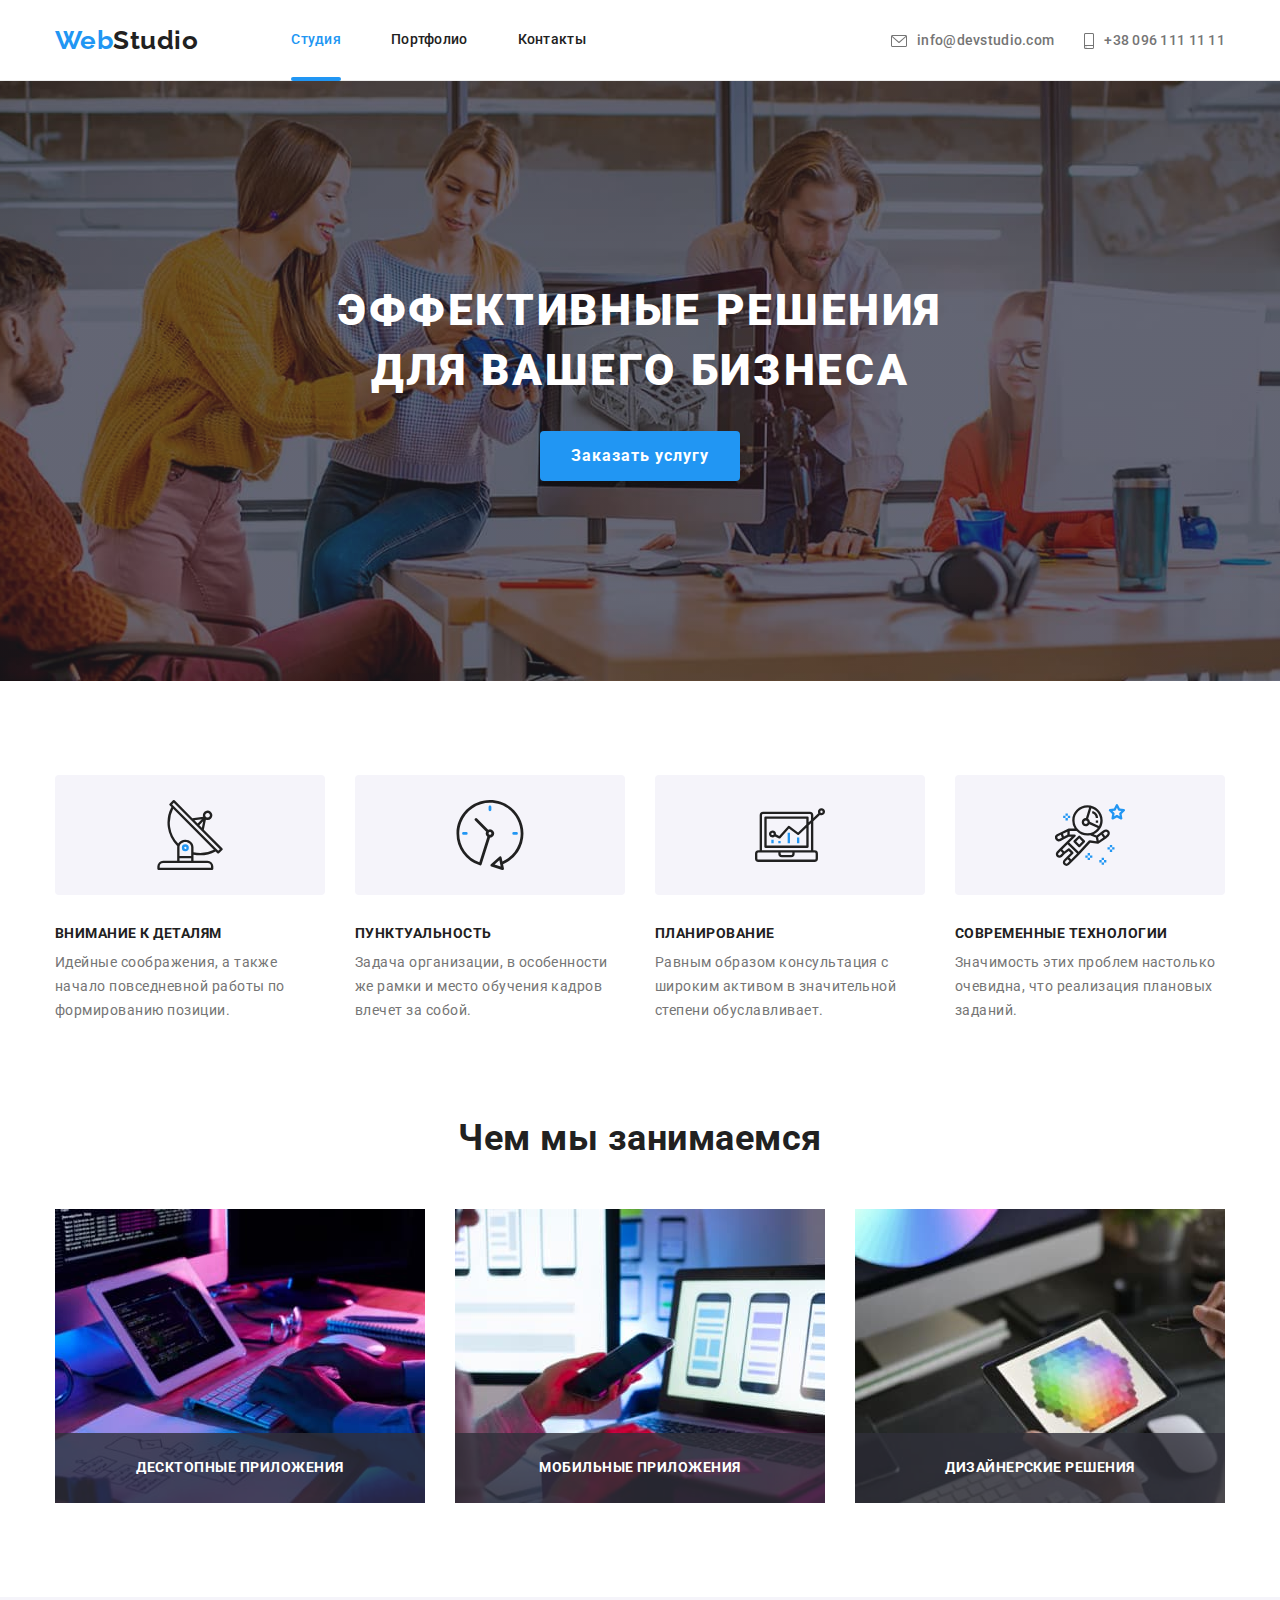
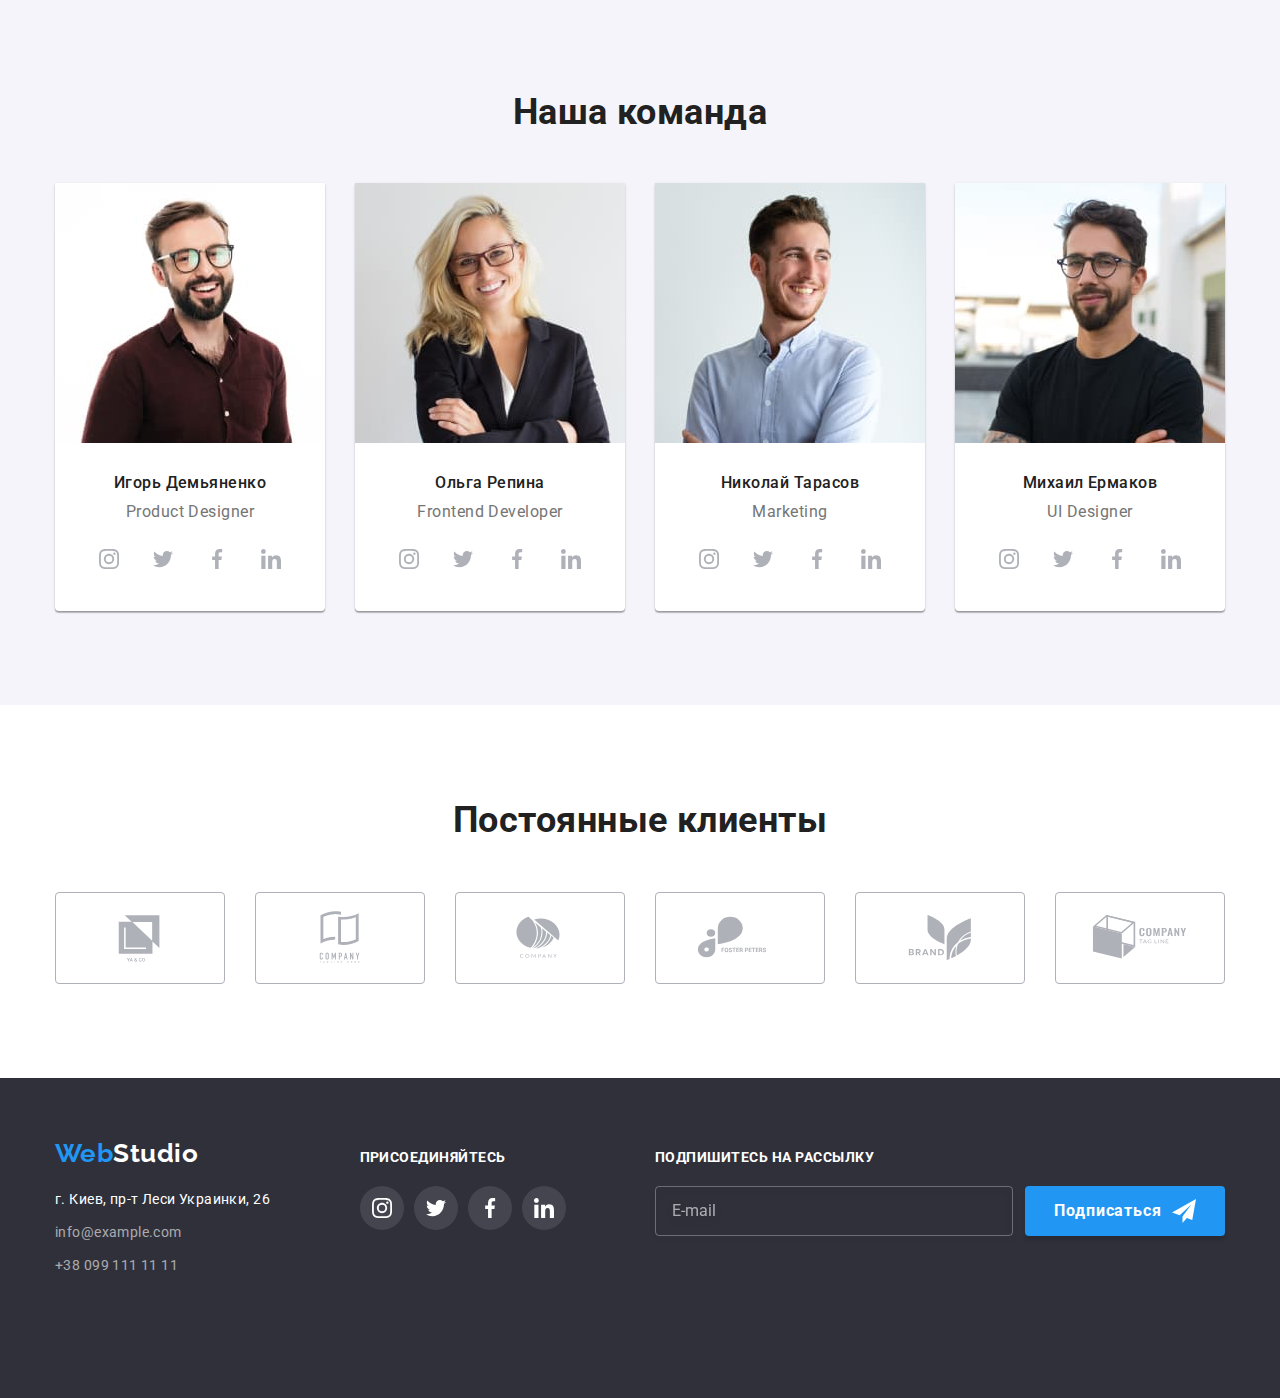
==== commit 99e71b84: "adaptive images stylized" ====
--- a/index.html
+++ b/index.html
@@ -18,60 +18,53 @@
   <body>
     <header class="header">
       <div class="header__content container">
-        <nav class="header__nav">
-          <a class="logo" href="./index.html" title="На главную" lang="en"
-            ><span class="logo--accent">Web</span>Studio</a
-          >
-          <ul class="site-nav">
-            <li class="site-nav__item">
-              <a class="site-nav__link site-nav__link--current" href="./index.html">Студия</a>
-            </li>
-            <li class="site-nav__item">
-              <a class="site-nav__link" href="./portfolio.html">Портфолио</a>
-            </li>
-            <li class="site-nav__item">
-              <a class="site-nav__link" href="#">Контакты</a>
-            </li>
-          </ul>
-        </nav>
-        <ul class="contacts">
-          <li class="contacts__item">
-            <a class="contacts__link" href="mailto:info@devstudio.com">
-              <svg class="contacts__icon contacts__icon--mail">
-                <use href="./images/icons.svg#icon-envelope"></use></svg
-              >info@devstudio.com</a
-            >
-          </li>
-          <li class="contacts__item">
-            <a class="contacts__link" href="tel:+380961111111">
-              <svg class="contacts__icon contacts__icon--phone">
-                <use href="./images/icons.svg#icon-smartphone"></use></svg
-              >+38 096 111 11 11</a
-            >
-          </li>
-        </ul>
-        <div class="menu__container">
-          <div class="menu__button">
-            <svg class="menu__icon" width="24" height="16">
-              <use href="./images/icons.svg#icon-menu"></use>
-            </svg>
-            <svg class="menu__icon" width="19" height="19">
-              <use href="./images/icons.svg#icon-menu-close"></use>
-            </svg>
-          </div>
-          <ul class="menu">
-            <li class="menu__item">
-              <a href="#" class="menu__link menu__link--current">Студия</a>
-            </li>
-            <li class="menu__item"><a href="#" class="menu__link">Портфолио</a></li>
-            <li class="menu__item"><a href="#" class="menu__link">Контакты</a></li>
-            <li class="menu__item">
-              <a href="tel:+380961111111" class="menu__link menu__link--phone">+38 096 111 11 11</a>
-            </li>
-            <li class="menu__item">
-              <a href="mailto:info@devstudio.com" class="menu__link menu__link--mail"
-                >info@devstudio.com</a
-              >
+        <a class="logo" href="./index.html" title="На главную" lang="en"
+          ><span class="logo--accent">Web</span>Studio</a
+        >
+        <button
+          class="menu__button"
+          type="button"
+          aria-expanded="false"
+          aria-controls="mobile-menu"
+          data-menu-button
+        >
+          <svg width="40" height="40" aria-label="Переключатель мобильного меню">
+            <use class="menu__icon menu__icon--menu" href="./images/icons.svg#icon-menu"></use>
+            <use
+              class="menu__icon menu__icon--close"
+              href="./images/icons.svg#icon-menu-close"
+            ></use>
+          </svg>
+        </button>
+        <div class="menu" id="mobile-menu" data-menu>
+          <nav>
+            <ul class="site-nav">
+              <li class="site-nav__item">
+                <a class="site-nav__link site-nav__link--current" href="./index.html">Студия</a>
+              </li>
+              <li class="site-nav__item">
+                <a class="site-nav__link" href="./portfolio.html">Портфолио</a>
+              </li>
+              <li class="site-nav__item">
+                <a class="site-nav__link" href="#">Контакты</a>
+              </li>
+            </ul>
+          </nav>
+
+          <ul class="contacts">
+            <li class="contacts__item">
+              <a class="contacts__link" href="mailto:info@devstudio.com">
+                <svg class="contacts__icon contacts__icon--mail">
+                  <use href="./images/icons.svg#icon-envelope"></use></svg
+                >info@devstudio.com
+              </a>
+            </li>
+            <li class="contacts__item">
+              <a class="contacts__link" href="tel:+380961111111">
+                <svg class="contacts__icon contacts__icon--phone">
+                  <use href="./images/icons.svg#icon-smartphone"></use></svg
+                >+38 096 111 11 11
+              </a>
             </li>
           </ul>
           <ul class="social social--text">
@@ -167,12 +160,15 @@
                   class="form__input-checkbox form__input-checkbox--hidden"
                   type="checkbox"
                   name="user-agreement"
-                />
-                <span class="form__icon-checkbox">
+                /><span class="form__icon-checkbox">
                   <svg width="13" height="10">
                     <use href="./images/icons.svg#icon-checked"></use></svg></span
-                >Соглашаюсь с рассылкой и принимаю
-                <a class="agreement-link" target="blank" href="#">Условия договора</a>
+                >Соглашаюсь с рассылкой и принимаю&nbsp;<a
+                  class="agreement-link"
+                  target="blank"
+                  href="#"
+                  >Условия договора</a
+                >
               </label>
             </div>
             <button class="button" type="submit">Отправить</button>
@@ -240,32 +236,58 @@
           <h2 class="section__title">Чем мы занимаемся</h2>
           <ul class="specialisation">
             <li class="specialisation__item">
-              <img
-                src="./images/specialisation_01.jpg"
-                alt="монитор, клавиатура и планшет на столе"
-                width="370"
-                height="294"
-              />
+              <picture>
+                <source
+                  srcset="
+                    ./images/specialisation-001-370.jpg    370w,
+                    ./images/specialisation-001-370@2x.jpg 740w
+                  "
+                  sizes="370px"
+                  type="image/jpeg"
+                />
+                <img
+                  src="./images/specialisation-001-370.jpg"
+                  alt="монитор, клавиатура и планшет на столе"
+                />
+              </picture>
               <div class="specialisation__text-container">
                 <p class="specialisation__text">Десктопные приложения</p>
               </div>
             </li>
             <li class="specialisation__item">
-              <img
-                src="./images/specialisation_02.jpg"
-                alt="монитор, ноутбук и смартфон на столе"
-                width="370"
-              />
+              <picture>
+                <source
+                  srcset="
+                    ./images/specialisation-002-370.jpg    370w,
+                    ./images/specialisation-002-370@2x.jpg 740w
+                  "
+                  sizes="370px"
+                  type="image/jpeg"
+                />
+                <img
+                  src="./images/specialisation-002-370.jpg"
+                  alt="монитор, клавиатура и планшет на столе"
+                />
+              </picture>
               <div class="specialisation__text-container">
                 <p class="specialisation__text">Мобильные приложения</p>
               </div>
             </li>
             <li class="specialisation__item">
-              <img
-                src="./images/specialisation_03.jpg"
-                alt="монитор, клавиатура на столе и планшет в руках"
-                width="370"
-              />
+              <picture>
+                <source
+                  srcset="
+                    ./images/specialisation-003-370.jpg    370w,
+                    ./images/specialisation-003-370@2x.jpg 740w
+                  "
+                  sizes="370px"
+                  type="image/jpeg"
+                />
+                <img
+                  src="./images/specialisation-003-370.jpg"
+                  alt="монитор, клавиатура и планшет на столе"
+                />
+              </picture>
               <div class="specialisation__text-container">
                 <p class="specialisation__text">Дизайнерские решения</p>
               </div>
@@ -281,13 +303,33 @@
           <h2 class="section__title">Наша команда</h2>
           <ul class="team">
             <li class="team__item">
-              <div class="team__thumb">
-                <img
-                  class="team__image"
-                  src="./images/team_demyanenko.jpg"
-                  alt="Игорь Демьяненко"
-                />
-              </div>
+              <picture>
+                <source
+                  srcset="
+                    ./images/team-product-designer-450.jpg    450w,
+                    ./images/team-product-designer-450@2x.jpg 900w
+                  "
+                  media="(max-width: 767px)"
+                  sizes="450px"
+                />
+                <source
+                  srcset="
+                    ./images/team-product-designer-354.jpg    354w,
+                    ./images/team-product-designer-354@2x.jpg 708w
+                  "
+                  media="(min-width: 768px) and (max-width: 1199px)"
+                  sizes="354px"
+                />
+                <source
+                  srcset="
+                    ./images/team-product-designer-270.jpg    270w,
+                    ./images/team-product-designer-270@2x.jpg 540w
+                  "
+                  media="(min-width: 1200px)"
+                  sizes="270px"
+                />
+                <img src="./images/team-product-designer-450.jpg" alt="Игорь Демьяненко" />
+              </picture>
               <div class="team__meta">
                 <h3 class="team__title">Игорь Демьяненко</h3>
                 <p class="team__description" lang="en">Product Designer</p>
@@ -324,9 +366,33 @@
               </div>
             </li>
             <li class="team__item">
-              <div class="team__thumb">
-                <img class="team__image" src="./images/team_repina.jpg" alt="Ольга Репина" />
-              </div>
+              <picture>
+                <source
+                  srcset="
+                    ./images/team-frontend-developer-450.jpg    450w,
+                    ./images/team-frontend-developer-450@2x.jpg 900w
+                  "
+                  media="(max-width: 767px)"
+                  sizes="450px"
+                />
+                <source
+                  srcset="
+                    ./images/team-frontend-developer-354.jpg    354w,
+                    ./images/team-frontend-developer-354@2x.jpg 708w
+                  "
+                  media="(min-width: 768px) and (max-width: 1199px)"
+                  sizes="354px"
+                />
+                <source
+                  srcset="
+                    ./images/team-frontend-developer-270.jpg    270w,
+                    ./images/team-frontend-developer-270@2x.jpg 540w
+                  "
+                  media="(min-width: 1200px)"
+                  sizes="270px"
+                />
+                <img src="./images/team-frontend-developer-450.jpg" alt="Ольга Репина" />
+              </picture>
               <div class="team__meta">
                 <h3 class="team__title">Ольга Репина</h3>
                 <p class="team__description" lang="en">Frontend Developer</p>
@@ -363,9 +429,33 @@
               </div>
             </li>
             <li class="team__item">
-              <div class="team__thumb">
-                <img class="team__image" src="./images/team_tarasov.jpg" alt="Николай Тарасов" />
-              </div>
+              <picture>
+                <source
+                  srcset="
+                    ./images/team-marketing-450.jpg    450w,
+                    ./images/team-marketing-450@2x.jpg 900w
+                  "
+                  media="(max-width: 767px)"
+                  sizes="450px"
+                />
+                <source
+                  srcset="
+                    ./images/team-marketing-354.jpg    354w,
+                    ./images/team-marketing-354@2x.jpg 708w
+                  "
+                  media="(min-width: 768px) and (max-width: 1199px)"
+                  sizes="354px"
+                />
+                <source
+                  srcset="
+                    ./images/team-marketing-270.jpg    270w,
+                    ./images/team-marketing-270@2x.jpg 540w
+                  "
+                  media="(min-width: 1200px)"
+                  sizes="270px"
+                />
+                <img src="./images/team-marketing-450.jpg" alt="Николай Тарасов" />
+              </picture>
               <div class="team__meta">
                 <h3 class="team__title">Николай Тарасов</h3>
                 <p class="team__description" lang="en">Marketing</p>
@@ -402,9 +492,33 @@
               </div>
             </li>
             <li class="team__item">
-              <div class="team__thumb">
-                <img class="team__image" src="./images/team_yermakov.jpg" alt="Михаил Ермаков" />
-              </div>
+              <picture>
+                <source
+                  srcset="
+                    ./images/team-ui-designer-450.jpg    450w,
+                    ./images/team-ui-designer-450@2x.jpg 900w
+                  "
+                  media="(max-width: 767px)"
+                  sizes="450px"
+                />
+                <source
+                  srcset="
+                    ./images/team-ui-designer-354.jpg    354w,
+                    ./images/team-ui-designer-354@2x.jpg 708w
+                  "
+                  media="(min-width: 768px) and (max-width: 1199px)"
+                  sizes="354px"
+                />
+                <source
+                  srcset="
+                    ./images/team-ui-designer-270.jpg    270w,
+                    ./images/team-ui-designer-270@2x.jpg 540w
+                  "
+                  media="(min-width: 1200px)"
+                  sizes="270px"
+                />
+                <img src="./images/team-ui-designer-450.jpg" alt="Михаил Ермаков" />
+              </picture>
               <div class="team__meta">
                 <h3 class="team__title">Михаил Ермаков</h3>
                 <p class="team__description" lang="en">UI Designer</p>
@@ -583,6 +697,10 @@
       </div>
     </footer>
 
+    <!-- mobile menu script link -->
+
+    <script src="./js/mobile-menu.js"></script>
+
     <!-- modal script link -->
 
     <script src="./js/modal.js"></script>
--- a/css/main.min.css
+++ b/css/main.min.css
@@ -1,3 +1,3 @@
 /*! modern-normalize v1.1.0 | MIT License | https://github.com/sindresorhus/modern-normalize */*,::after,::before{-webkit-box-sizing:border-box;box-sizing:border-box}html{-moz-tab-size:4;-o-tab-size:4;tab-size:4}html{line-height:1.15;-webkit-text-size-adjust:100%}body{margin:0}body{font-family:system-ui, -apple-system, 'Segoe UI', Roboto, Helvetica, Arial, sans-serif,- 'Apple Color Emoji', 'Segoe UI Emoji'}hr{height:0;color:inherit}abbr[title]{-webkit-text-decoration:underline dotted;text-decoration:underline dotted}b,strong{font-weight:bolder}code,kbd,pre,samp{font-family:ui-monospace, SFMono-Regular, Consolas, 'Liberation Mono', Menlo, monospace;font-size:1em}small{font-size:80%}sub,sup{font-size:75%;line-height:0;position:relative;vertical-align:baseline}sub{bottom:-0.25em}sup{top:-0.5em}table{text-indent:0;border-color:inherit}button,input,optgroup,select,textarea{font-family:inherit;font-size:100%;line-height:1.15;margin:0}button,select{text-transform:none}[type='button'],[type='reset'],[type='submit'],button{-webkit-appearance:button}::-moz-focus-inner{border-style:none;padding:0}:-moz-focusring{outline:1px dotted ButtonText}:-moz-ui-invalid{box-shadow:none}legend{padding:0}progress{vertical-align:baseline}::-webkit-inner-spin-button,::-webkit-outer-spin-button{height:auto}[type='search']{-webkit-appearance:textfield;outline-offset:-2px}::-webkit-search-decoration{-webkit-appearance:none}::-webkit-file-upload-button{-webkit-appearance:button;font:inherit}summary{display:list-item}h1,h2,h3,h4,h5,h6,p{margin:0}ul{padding:0;margin:0;list-style:none}img{display:block;max-width:100%;height:auto}body{background-color:#fff;color:#757575;font-family:"Roboto",sans-serif;letter-spacing:0.03em}.container{margin-top:0;margin-bottom:0;margin-left:auto;margin-right:auto;padding-top:0;padding-bottom:0;padding-left:15px;padding-right:15px}@media screen and (min-width: 480px){.container{width:480px}}@media screen and (min-width: 768px){.container{width:768px}}@media screen and (min-width: 1200px){.container{width:1200px}}.section{padding-top:60px;padding-bottom:60px}.section--team{background-color:#f5f4fa}@media screen and (min-width: 1200px){.section{padding-top:94px;padding-bottom:94px}}.section--specialisation{display:none;padding-top:0}@media screen and (min-width: 1200px){.section--specialisation{display:block}}.section__title{margin-bottom:50px;color:#212121;font-weight:700;font-size:28px;line-height:1.174;text-align:center}@media screen and (min-width: 1200px){.section__title{margin-bottom:50px;font-size:36px}}.button{display:-webkit-box;display:-ms-flexbox;display:flex;-webkit-box-pack:center;-ms-flex-pack:center;justify-content:center;-webkit-box-align:center;-ms-flex-align:center;align-items:center;min-width:200px;min-height:50px;margin-top:0;margin-left:auto;margin-right:auto;margin-bottom:0;padding-top:10px;padding-bottom:10px;padding-left:10px;padding-right:10px;color:#fff;font-family:"Roboto",sans-serif;font-weight:700;font-size:16px;line-height:1.87;letter-spacing:0.06em;text-align:center;cursor:pointer;background-color:#2196f3;border:1px transparent;border-radius:4px;-webkit-box-shadow:0px 4px 4px rgba(0,0,0,0.15);box-shadow:0px 4px 4px rgba(0,0,0,0.15)}.button:hover,.button:focus{background:#188ce8;-webkit-box-shadow:0px 4px 4px rgba(0,0,0,0.25);box-shadow:0px 4px 4px rgba(0,0,0,0.25);outline:none}.button__icon{display:-webkit-inline-box;display:-ms-inline-flexbox;display:inline-flex;width:24px;height:24px}.button__icon--append{margin-left:10px}.header{border-bottom:1px solid #ececec}.header__content{display:-webkit-box;display:-ms-flexbox;display:flex;-webkit-box-align:center;-ms-flex-align:center;align-items:center}.header__nav{display:-webkit-box;display:-ms-flexbox;display:flex;-webkit-box-align:center;-ms-flex-align:center;align-items:center}.logo{display:-webkit-inline-box;display:-ms-inline-flexbox;display:inline-flex;margin-top:0;margin-bottom:0;margin-left:0;margin-right:0;color:#212121;font-family:"Raleway",sans-serif;font-weight:700;font-size:24px;line-height:1.174;text-decoration:none}.logo:focus{outline:#2196f3 solid 1px}@media screen and (min-width: 768px){.logo{margin-right:88px}}@media screen and (min-width: 1200px){.logo{font-size:26px;margin-right:93px}}.logo--inverse{display:block;margin-bottom:20px;margin-left:auto;margin-right:auto;color:#fff;text-align:center}@media screen and (min-width: 768px){.logo--inverse{margin-left:100px;margin-right:0;text-align:left}}@media screen and (min-width: 1200px){.logo--inverse{margin-left:0}}.logo--accent{color:#2196f3}.menu__container{display:block;width:100%;height:796px;padding-left:25px;padding-right:25px;padding-top:10px;padding-bottom:48px}.menu__button{display:-webkit-box;display:-ms-flexbox;display:flex;width:40px;height:40px;margin-left:auto}.menu__icon{color:#000;fill:currentColor;-webkit-transition-property:color;transition-property:color;-webkit-transition-duration:250ms;transition-duration:250ms;-webkit-transition-timing-function:cubic-bezier(0.4, 0, 0.2, 1);transition-timing-function:cubic-bezier(0.4, 0, 0.2, 1)}.menu__button:hover .menu__icon,.menu__buttons:focus .menu__icon{color:#2196f3}.menu__item:not(:last-child){margin-bottom:32px}.menu__item:nth-child(3){margin-bottom:302px}.menu__item:last-child{margin-bottom:64px}.menu__link{font-weight:500;font-size:40px;line-height:1.18;letter-spacing:0.02em;text-decoration:none;color:#212121}.menu__link--current{color:#2196f3}.menu__link--phone{font-size:34px;color:#2196f3}.menu__link--mail{font-size:24px;line-height:1.17;color:#757575}.site-nav{display:none}@media screen and (min-width: 768px){.site-nav{display:-webkit-box;display:-ms-flexbox;display:flex}}.site-nav__item:not(:last-child){margin-right:50px}.site-nav__link{position:relative;display:block;padding-top:32px;padding-bottom:32px;color:#212121;font-weight:500;font-size:14px;line-height:1.14;letter-spacing:0.02em;text-decoration:none;-webkit-transition-property:color;transition-property:color;-webkit-transition-duration:250ms;transition-duration:250ms;-webkit-transition-timing-function:cubic-bezier(0.4, 0, 0.2, 1);transition-timing-function:cubic-bezier(0.4, 0, 0.2, 1)}.site-nav__link:hover,.site-nav__link:focus,.site-nav__link--current{color:#2196f3;outline:none}.site-nav__link--current:focus{outline:#2196f3 solid 1px}.site-nav__link--current::after{position:absolute;bottom:-1px;left:0;content:'';width:100%;height:4px;background-color:#2196f3;border-radius:2px}.contacts{display:none;margin-left:auto}@media screen and (min-width: 768px){.contacts{display:block}}@media screen and (min-width: 1200px){.contacts{display:-webkit-box;display:-ms-flexbox;display:flex;-webkit-box-align:center;-ms-flex-align:center;align-items:center}}.contacts__item:not(:last-child){margin-right:50px}.contacts__link{margin-top:0;margin-bottom:0;color:#757575;font-weight:500;font-size:12px;line-height:1.17;letter-spacing:0.02em;text-decoration:none;-webkit-transition-property:color;transition-property:color;-webkit-transition-duration:250ms;transition-duration:250ms;-webkit-transition-timing-function:cubic-bezier(0.4, 0, 0.2, 1);transition-timing-function:cubic-bezier(0.4, 0, 0.2, 1)}@media screen and (min-width: 1200px){.contacts__link{font-size:14px;line-height:1.14}}.contacts__link--semitransparent{color:rgba(255,255,255,0.6);font-weight:normal;font-size:14px;line-height:1.71;letter-spacing:0.03em}.contacts__link--white{color:#fff}.contacts__link:hover,.contacts__link:focus{color:#2196f3;outline:none}.contacts__icon{display:inline-block;margin-right:8px;vertical-align:middle;fill:currentColor}.contacts__icon--mail{width:14px;height:10px}@media screen and (min-width: 1200px){.contacts__icon--mail{margin-right:10px;width:16px;height:12px}}.contacts__icon--phone{width:10px;height:14px}@media screen and (min-width: 1200px){.contacts__icon--phone{margin-right:10px;width:10px;height:16px}}.hero{padding-top:118px;padding-bottom:118px;height:400px;max-width:1600px;margin-left:auto;margin-right:auto;text-align:center;background-color:#c4c4c4;background-image:-webkit-gradient(linear, left top, right top, from(rgba(47,48,58,0.4)), to(rgba(47,48,58,0.4))),url("../images/hero-background.jpg");background-image:linear-gradient(to right, rgba(47,48,58,0.4), rgba(47,48,58,0.4)),url("../images/hero-background.jpg");background-position:center;background-size:cover;background-repeat:no-repeat}@media screen and (min-width: 1200px){.hero{height:600px;padding-top:200px;padding-bottom:200px}}.hero__title{margin-bottom:30px;color:#fff;font-weight:900;font-size:26px;line-height:1.61;text-align:center;letter-spacing:0.06em;text-transform:uppercase}@media screen and (min-width: 1200px){.hero__title{font-size:44px;line-height:1.36}}.modal-backdrop{position:fixed;top:0;left:0;width:100vw;height:100vh;background-color:rgba(0,0,0,0.2);visibility:visible;opacity:1;-webkit-transition-property:opacity, visibility;transition-property:opacity, visibility;-webkit-transition-duration:250ms;transition-duration:250ms;-webkit-transition-timing-function:cubic-bezier(0.4, 0, 0.2, 1);transition-timing-function:cubic-bezier(0.4, 0, 0.2, 1)}.modal-backdrop.is-hidden{visibility:hidden;pointer-events:none;opacity:0}.modal-container{position:absolute;top:50%;left:50%;display:block;width:450px;height:609px;padding:40px;background-color:#fff;-webkit-transform:translate(-50%, -50%) scale(1);transform:translate(-50%, -50%) scale(1);-webkit-transition-property:-webkit-transform;transition-property:-webkit-transform;transition-property:transform;transition-property:transform, -webkit-transform;-webkit-transition-duration:250ms;transition-duration:250ms;-webkit-transition-timing-function:cubic-bezier(0.4, 0, 0.2, 1);transition-timing-function:cubic-bezier(0.4, 0, 0.2, 1)}.modal-backdrop.is-hidden>.modal-container{-webkit-transform:translate(-50%, -50%) scale(0);transform:translate(-50%, -50%) scale(0)}@media screen and (min-width: 1200px){.modal-container{width:528px;height:581px}}.modal-container__button{position:absolute;top:8px;right:8px;display:-webkit-box;display:-ms-flexbox;display:flex;-webkit-box-pack:center;-ms-flex-pack:center;justify-content:center;-webkit-box-align:center;-ms-flex-align:center;align-items:center;width:30px;height:30px;padding:0;color:#000;background-color:inherit;border:1px solid rgba(0,0,0,0.1);border-radius:50%}.modal-container__button:focus{outline:none}.modal-container__icon{position:absolute;fill:currentColor;-webkit-transition-property:color, -webkit-transform;transition-property:color, -webkit-transform;transition-property:color, transform;transition-property:color, transform, -webkit-transform;-webkit-transition-duration:250ms;transition-duration:250ms;-webkit-transition-timing-function:cubic-bezier(0.4, 0, 0.2, 1);transition-timing-function:cubic-bezier(0.4, 0, 0.2, 1)}.modal-container__button:hover .modal-container__icon,.modal-container__button:focus .modal-container__icon{color:#2196f3;-webkit-transform:rotateZ(360deg);transform:rotateZ(360deg)}.modal-container__title{margin-bottom:12px;font-weight:700;font-size:20px;line-height:1.15;text-align:center;color:#212121}@media screen and (min-width: 1200px){.modal-container__title{line-height:1.5}}.form{display:block}.form__field{position:relative;display:block;margin-top:0;margin-left:0;margin-right:0;margin-bottom:10px}.form__field--textarea{margin-bottom:20px}.form__field--checkbox{margin-bottom:30px}@media screen and (min-width: 1200px){.form__field--checkbox{padding-left:12px}}.form__field:focus-within>.form__input,.form__field:focus-within>.form__icon{fill:#2196f3;border-color:#2196f3;outline:none}.form__label{display:block;margin-bottom:4px;font-size:12px;line-height:1.16;letter-spacing:0.01em}.form__input{width:100%;height:40px;padding-left:42px;padding-right:12px;color:inherit;background-color:inherit;border:1px solid rgba(33,33,33,0.2);border-radius:4px;-webkit-transition-property:border-color;transition-property:border-color;-webkit-transition-duration:250ms;transition-duration:250ms;-webkit-transition-timing-function:cubic-bezier(0.4, 0, 0.2, 1);transition-timing-function:cubic-bezier(0.4, 0, 0.2, 1)}.form__input--textarea{height:120px;padding-top:12px;padding-bottom:12px;padding-left:16px;padding-right:16px;resize:none}.form__input--textarea::-webkit-input-placeholder{color:rgba(117,117,117,0.5);font-size:14px;line-height:1.14;letter-spacing:0.01em}.form__input--textarea:-ms-input-placeholder{color:rgba(117,117,117,0.5);font-size:14px;line-height:1.14;letter-spacing:0.01em}.form__input--textarea::-ms-input-placeholder{color:rgba(117,117,117,0.5);font-size:14px;line-height:1.14;letter-spacing:0.01em}.form__input--textarea::placeholder{color:rgba(117,117,117,0.5);font-size:14px;line-height:1.14;letter-spacing:0.01em}.form__icon{position:absolute;bottom:21px;left:12px;fill:#212121;-webkit-transform:translateY(50%);transform:translateY(50%);-webkit-transition-property:fill;transition-property:fill;-webkit-transition-duration:250ms;transition-duration:250ms;-webkit-transition-timing-function:cubic-bezier(0.4, 0, 0.2, 1);transition-timing-function:cubic-bezier(0.4, 0, 0.2, 1)}.form__input-checkbox--hidden{position:absolute;width:1px;height:1px;overflow:hidden;clip:rect(0 0 0 0)}.form__label-checkbox{display:-webkit-inline-box;display:-ms-inline-flexbox;display:inline-flex;font-size:12px;line-height:1.17}@media screen and (min-width: 1200px){.form__label-checkbox{font-size:14px;line-height:1.71}}.form__icon-checkbox{display:-webkit-inline-box;display:-ms-inline-flexbox;display:inline-flex;-webkit-box-pack:center;-ms-flex-pack:center;justify-content:center;-webkit-box-align:center;-ms-flex-align:center;align-items:center;width:16px;height:15px;margin-right:8px;color:transparent;border:2px solid #212121;border-radius:2px;-webkit-box-shadow:none;box-shadow:none;fill:currentColor;stroke:currentColor;-webkit-transition-property:color border-color background-color box-shadow;transition-property:color border-color background-color box-shadow;-webkit-transition-duration:250ms;transition-duration:250ms;-webkit-transition-timing-function:cubic-bezier(0.4, 0, 0.2, 1);transition-timing-function:cubic-bezier(0.4, 0, 0.2, 1)}.form__input-checkbox:checked+.form__icon-checkbox{color:#fff;border-color:transparent;background-color:#2196f3}.agreement-link{color:#2196f3;text-decoration:underline}.features{display:block}@media screen and (min-width: 768px){.features{display:-webkit-box;display:-ms-flexbox;display:flex;-ms-flex-wrap:wrap;flex-wrap:wrap}}.features__item{display:block}.features__item:not(:last-child){margin-bottom:30px}@media screen and (min-width: 768px){.features__item{-ms-flex-preferred-size:calc((100% - 30px) / 2);flex-basis:calc((100% - 30px) / 2)}.features__item:not(:nth-child(2n)){margin-right:30px}.features__item:nth-child(2n){margin-right:0}.features__item:nth-last-child(-n+2){margin-bottom:0}}@media screen and (min-width: 1200px){.features__item{-ms-flex-preferred-size:calc((100% - 90px) / 4);flex-basis:calc((100% - 90px) / 4)}.features__item:not(:nth-child(4n)){margin-right:30px}.features__item:nth-child(4n){margin-right:0}.features__item:nth-last-child(-n+4){margin-bottom:0}}.features__icon{display:-webkit-box;display:-ms-flexbox;display:flex;-webkit-box-pack:center;-ms-flex-pack:center;justify-content:center;-webkit-box-align:center;-ms-flex-align:center;align-items:center;height:120px;margin-bottom:30px;background-color:#f5f4fa;border-radius:4px}.features__title{margin-bottom:10px;color:#212121;font-weight:700;font-size:14px;line-height:1.17;text-transform:uppercase;text-align:center}@media screen and (min-width: 1200px){.features__title{text-align:left}}.features__text{font-size:14px;line-height:1.71}.specialisation{display:-webkit-box;display:-ms-flexbox;display:flex}.specialisation__item{-ms-flex-preferred-size:calc((100% - 60px) / 3);flex-basis:calc((100% - 60px) / 3);position:relative}.specialisation__item:not(:last-child){margin-right:30px}.specialisation__text-container{position:absolute;bottom:0;left:0;display:-webkit-box;display:-ms-flexbox;display:flex;-webkit-box-pack:center;-ms-flex-pack:center;justify-content:center;-webkit-box-align:center;-ms-flex-align:center;align-items:center;width:100%;height:70px;background:rgba(47,48,58,0.8)}.specialisation__text{color:#fff;font-weight:700;font-size:14px;line-height:1.14;text-align:center;text-transform:uppercase}.team{display:block}@media screen and (min-width: 768px){.team{display:-webkit-box;display:-ms-flexbox;display:flex;-ms-flex-wrap:wrap;flex-wrap:wrap}}.team__item{display:block;background-color:#fff;border-bottom-left-radius:4px;border-bottom-right-radius:4px;-webkit-box-shadow:0px 1px 3px rgba(0,0,0,0.12),0px 1px 1px rgba(0,0,0,0.14),0px 2px 1px rgba(0,0,0,0.2);box-shadow:0px 1px 3px rgba(0,0,0,0.12),0px 1px 1px rgba(0,0,0,0.14),0px 2px 1px rgba(0,0,0,0.2)}.team__item:not(:last-child){margin-bottom:30px}@media screen and (min-width: 768px){.team__item{-ms-flex-preferred-size:calc((100% - 30px) / 2);flex-basis:calc((100% - 30px) / 2)}.team__item:not(:nth-child(2n)){margin-right:30px}.team__item:nth-child(2n){margin-right:0}.team__item:nth-last-child(-n+2){margin-bottom:0}}@media screen and (min-width: 1200px){.team__item{-ms-flex-preferred-size:calc((100% - 90px) / 4);flex-basis:calc((100% - 90px) / 4)}.team__item:not(:nth-child(4n)){margin-right:30px}.team__item:nth-child(4n){margin-right:0}.team__item:nth-last-child(-n+4){margin-bottom:0}}.team__thumb{display:block;height:460px}@media screen and (min-width: 768px){.team__thumb{height:374px}}@media screen and (min-width: 1200px){.team__thumb{height:260px}}.team__image{width:100%;height:100%;-o-object-fit:cover;object-fit:cover}.team__meta{padding-top:30px;padding-bottom:30px;padding-left:32px;padding-right:32px;text-align:center}.team__title{margin-bottom:10px;color:#212121;font-weight:500;font-size:16px;line-height:1.19}.team__description{margin-bottom:16px;font-size:16px;line-height:1.19}.social{display:-webkit-box;display:-ms-flexbox;display:flex;-webkit-box-pack:center;-ms-flex-pack:center;justify-content:center;-webkit-box-align:center;-ms-flex-align:center;align-items:center;margin-left:auto;margin-right:auto}.social--text{-webkit-box-pack:start;-ms-flex-pack:start;justify-content:flex-start}.social__item:not(:last-child){margin-right:10px}.social__item--text:not(:last-child){margin-right:0;padding-right:10px;border-right:1px solid rgba(33,33,33,0.2)}.social__item--text:not(:first-child){padding-left:10px}.social__link{display:-webkit-box;display:-ms-flexbox;display:flex;-webkit-box-pack:center;-ms-flex-pack:center;justify-content:center;-webkit-box-align:center;-ms-flex-align:center;align-items:center;height:44px;width:44px;color:#afb1b8;border-radius:50%;-webkit-transition-property:color, background-color;transition-property:color, background-color;-webkit-transition-duration:250ms;transition-duration:250ms;-webkit-transition-timing-function:cubic-bezier(0.4, 0, 0.2, 1);transition-timing-function:cubic-bezier(0.4, 0, 0.2, 1)}.social__link--white{color:#fff;background-color:rgba(255,255,255,0.1)}.social__link:hover,.social__link:focus{background-color:#2196f3;color:#fff;outline:none}.social__link-text{font-weight:500;font-size:18px;line-height:1.22;text-decoration:none;letter-spacing:0.02em;color:#2196f3}.social__icon{display:block;fill:currentColor}.clients{display:-webkit-box;display:-ms-flexbox;display:flex;-webkit-box-align:center;-ms-flex-align:center;align-items:center;-ms-flex-wrap:wrap;flex-wrap:wrap}.clients__item{margin-bottom:30px;-ms-flex-preferred-size:calc((100% - 30px) / 2);flex-basis:calc((100% - 30px) / 2)}.clients__item:not(:nth-child(2n)){margin-right:30px}.clients__item:nth-child(2n){margin-right:0}.clients__item:nth-last-child(-n+2){margin-bottom:0}@media screen and (min-width: 768px){.clients__item{-ms-flex-preferred-size:calc((100% - 60px) / 3);flex-basis:calc((100% - 60px) / 3)}.clients__item:not(:nth-child(3n)){margin-right:30px}.clients__item:nth-child(3n){margin-right:0}.clients__item:nth-last-child(-n+3){margin-bottom:0}}@media screen and (min-width: 1200px){.clients__item{-ms-flex-preferred-size:calc((100% - 150px) / 6);flex-basis:calc((100% - 150px) / 6)}.clients__item:not(:nth-child(6n)){margin-right:30px}.clients__item:nth-child(6n){margin-right:0}.clients__item:nth-last-child(-n+6){margin-bottom:0}}.clients__link{display:-webkit-box;display:-ms-flexbox;display:flex;-webkit-box-pack:center;-ms-flex-pack:center;justify-content:center;-webkit-box-align:center;-ms-flex-align:center;align-items:center;width:100%;height:92px;color:#afb1b8;border:1px solid #afb1b8;border-radius:4px;text-decoration:none;-webkit-transition-property:color, border-color;transition-property:color, border-color;-webkit-transition-duration:250ms;transition-duration:250ms;-webkit-transition-timing-function:cubic-bezier(0.4, 0, 0.2, 1);transition-timing-function:cubic-bezier(0.4, 0, 0.2, 1)}.clients__link:hover,.clients__link:focus{border-color:#2196f3;color:#2196f3;outline:none}.clients__icon{display:block;fill:currentColor}.filter{display:-webkit-box;display:-ms-flexbox;display:flex;-ms-flex-wrap:wrap;flex-wrap:wrap;-webkit-box-pack:start;-ms-flex-pack:start;justify-content:flex-start;margin-bottom:25px}@media screen and (min-width: 768px){.filter{-webkit-box-pack:center;-ms-flex-pack:center;justify-content:center;margin-bottom:30px}}@media screen and (min-width: 1200px){.filter{margin-bottom:50px}}.filter__item{margin-bottom:15px}.filter__item:not(:last-child){margin-right:8px}@media screen and (min-width: 768px){.filter__item{margin-bottom:0}}.filter__button{min-height:38px;padding-top:6px;padding-bottom:6px;padding-left:22px;padding-right:22px;font-family:"Roboto",sans-serif;font-weight:500;font-size:16px;line-height:1.63;text-align:center;letter-spacing:0.03em;color:#212121;background-color:#f5f4fa;cursor:pointer;border:1px transparent;border-radius:4px;-webkit-transition-property:color, background-color, -webkit-box-shadow;transition-property:color, background-color, -webkit-box-shadow;transition-property:color, background-color, box-shadow;transition-property:color, background-color, box-shadow, -webkit-box-shadow;-webkit-transition-duration:250ms;transition-duration:250ms;-webkit-transition-timing-function:cubic-bezier(0.4, 0, 0.2, 1);transition-timing-function:cubic-bezier(0.4, 0, 0.2, 1)}.filter__button:hover,.filter__button:focus{color:#fff;background-color:#2196f3;-webkit-box-shadow:0px 3px 1px rgba(0,0,0,0.1),0px 1px 2px rgba(0,0,0,0.08),0px 2px 2px rgba(0,0,0,0.12);box-shadow:0px 3px 1px rgba(0,0,0,0.1),0px 1px 2px rgba(0,0,0,0.08),0px 2px 2px rgba(0,0,0,0.12);outline:none}.product-set{display:block}@media screen and (min-width: 768px){.product-set{display:-webkit-box;display:-ms-flexbox;display:flex;-ms-flex-wrap:wrap;flex-wrap:wrap;margin-top:calc(-1 * 30px);margin-left:calc(-1 * 30px)}}.product-set__item{display:block;background-color:#fff}.product-set__item:not(:last-child){margin-bottom:30px}@media screen and (min-width: 768px){.product-set__item{-ms-flex-preferred-size:calc(100% / 2 - 30px);flex-basis:calc(100% / 2 - 30px);margin-left:30px;margin-top:30px}.product-set__item:nth-child(n){margin-bottom:0}}@media screen and (min-width: 1200px){.product-set__item{-ms-flex-preferred-size:calc(100% / 3 - 30px);flex-basis:calc(100% / 3 - 30px)}}.product{width:100%;height:100%}.product__link{display:block;width:100%;height:100%;color:#757575;text-decoration:none;-webkit-transition-property:-webkit-box-shadow;transition-property:-webkit-box-shadow;transition-property:box-shadow;transition-property:box-shadow, -webkit-box-shadow;-webkit-transition-duration:250ms;transition-duration:250ms;-webkit-transition-timing-function:cubic-bezier(0.4, 0, 0.2, 1);transition-timing-function:cubic-bezier(0.4, 0, 0.2, 1)}.product__link:hover,.product__link:focus{-webkit-box-shadow:0px 1px 1px rgba(0,0,0,0.12),0px 4px 4px rgba(0,0,0,0.06),1px 4px 6px rgba(0,0,0,0.16);box-shadow:0px 1px 1px rgba(0,0,0,0.12),0px 4px 4px rgba(0,0,0,0.06),1px 4px 6px rgba(0,0,0,0.16);outline:none}.product__image-thumb{display:block;height:294px}.product__image{width:100%;height:100%;-o-object-fit:cover;object-fit:cover}.product__overlay-container{position:relative;overflow:hidden}.product__overlay{position:absolute;top:0;left:0;width:100%;height:100%;padding-top:63px;padding-bottom:63px;padding-left:24px;padding-right:24px;background-color:rgba(33,150,243,0.9);-webkit-transform:translateY(100%);transform:translateY(100%);-webkit-transition-duration:250ms;transition-duration:250ms;-webkit-transition-timing-function:cubic-bezier(0.4, 0, 0.2, 1);transition-timing-function:cubic-bezier(0.4, 0, 0.2, 1)}.product__link:hover .product__overlay,.product__link:focus .product__overlay{-webkit-transform:translateY(0);transform:translateY(0);-webkit-transition-duration:250ms;transition-duration:250ms;-webkit-transition-timing-function:cubic-bezier(0.4, 0, 0.2, 1);transition-timing-function:cubic-bezier(0.4, 0, 0.2, 1)}.product__overlay-description{color:#fff;font-size:18px;line-height:1.56}.product__meta{padding-top:20px;padding-bottom:20px;padding-left:24px;padding-right:24px;border-bottom:1px solid #eee;border-left:1px solid #eee;border-right:1px solid #eee}.product__title{color:#212121;margin-bottom:4px;font-weight:700;font-size:18px;line-height:2;letter-spacing:0.06em}.product__description{font-size:16px;line-height:1.88}.footer{padding-top:60px;padding-bottom:60px;background-color:#2f303a}.footer__content{display:block}@media screen and (min-width: 768px){.footer__content{display:-webkit-box;display:-ms-flexbox;display:flex;-ms-flex-wrap:wrap;flex-wrap:wrap;-webkit-box-pack:justify;-ms-flex-pack:justify;justify-content:space-between}}@media screen and (min-width: 1200px){.footer__content{-webkit-box-align:start;-ms-flex-align:start;align-items:flex-start}}.footer__social-container{margin-bottom:60px;color:#fff}@media screen and (min-width: 768px){.footer__social-container{margin-right:74px}}@media screen and (min-width: 1200px){.footer__social-container{padding-top:12px;margin-right:0}}.footer__title{margin-bottom:20px;color:#fff;font-weight:700;font-size:14px;line-height:1.14;text-transform:uppercase;text-align:center}@media screen and (min-width: 1200px){.footer__title{text-aligh:left}}@media screen and (min-width: 768px){.footer__subscription-container{margin-left:auto;margin-right:auto}}@media screen and (min-width: 1200px){.footer__subscription-container{padding-top:12px;margin-right:0;margin-left:auto}}.address{font-style:normal;margin-bottom:60px}@media screen and (min-width: 768px){.address{margin-left:61px}}@media screen and (min-width: 1200px){.address{margin-left:0;margin-right:70px}}.address__item{text-align:center}.address__item:not(:last-child){margin-bottom:8px}@media screen and (min-width: 1200px){.address__item{text-align:left}.address__item:not(:last-child){margin-bottom:9px}}.form-subscription{display:block}@media screen and (min-width: 1200px){.form-subscription{display:-webkit-box;display:-ms-flexbox;display:flex;-webkit-box-align:center;-ms-flex-align:center;align-items:center}}.form-subscription__input{display:block;height:50px;width:100%;margin-top:0;margin-bottom:20px;padding-left:16px;padding-right:16px;margin-left:0;color:#fff;background-color:inherit;border:1px solid rgba(255,255,255,0.3);-webkit-filter:drop-shadow(0px 4px 4px rgba(0,0,0,0.15));filter:drop-shadow(0px 4px 4px rgba(0,0,0,0.15));border-radius:4px;-webkit-transition-property:border-color;transition-property:border-color;-webkit-transition-duration:250ms;transition-duration:250ms;-webkit-transition-timing-function:cubic-bezier(0.4, 0, 0.2, 1);transition-timing-function:cubic-bezier(0.4, 0, 0.2, 1)}.form-subscription__input::-webkit-input-placeholder{font-size:16px;line-height:1.25;color:rgba(255,255,255,0.6)}.form-subscription__input:-ms-input-placeholder{font-size:16px;line-height:1.25;color:rgba(255,255,255,0.6)}.form-subscription__input::-ms-input-placeholder{font-size:16px;line-height:1.25;color:rgba(255,255,255,0.6)}.form-subscription__input::placeholder{font-size:16px;line-height:1.25;color:rgba(255,255,255,0.6)}.form-subscription__input:focus-within{border-color:#2196f3;outline:none}@media screen and (min-width: 768px){.form-subscription__input{width:450px}}@media screen and (min-width: 1200px){.form-subscription__input{display:-webkit-box;display:-ms-flexbox;display:flex;-webkit-box-align:center;-ms-flex-align:center;align-items:center;margin-bottom:0;margin-right:12px;width:358px}}
+ 'Apple Color Emoji', 'Segoe UI Emoji'}hr{height:0;color:inherit}abbr[title]{-webkit-text-decoration:underline dotted;text-decoration:underline dotted}b,strong{font-weight:bolder}code,kbd,pre,samp{font-family:ui-monospace, SFMono-Regular, Consolas, 'Liberation Mono', Menlo, monospace;font-size:1em}small{font-size:80%}sub,sup{font-size:75%;line-height:0;position:relative;vertical-align:baseline}sub{bottom:-0.25em}sup{top:-0.5em}table{text-indent:0;border-color:inherit}button,input,optgroup,select,textarea{font-family:inherit;font-size:100%;line-height:1.15;margin:0}button,select{text-transform:none}[type='button'],[type='reset'],[type='submit'],button{-webkit-appearance:button}::-moz-focus-inner{border-style:none;padding:0}:-moz-focusring{outline:1px dotted ButtonText}:-moz-ui-invalid{box-shadow:none}legend{padding:0}progress{vertical-align:baseline}::-webkit-inner-spin-button,::-webkit-outer-spin-button{height:auto}[type='search']{-webkit-appearance:textfield;outline-offset:-2px}::-webkit-search-decoration{-webkit-appearance:none}::-webkit-file-upload-button{-webkit-appearance:button;font:inherit}summary{display:list-item}h1,h2,h3,h4,h5,h6,p{margin:0}ul{padding:0;margin:0;list-style:none}img{display:block;max-width:100%;height:auto}body{background-color:#fff;color:#757575;font-family:"Roboto",sans-serif;letter-spacing:0.03em}.container{margin-top:0;margin-bottom:0;margin-left:auto;margin-right:auto;padding-top:0;padding-bottom:0;padding-left:15px;padding-right:15px;width:100%;min-width:300px;max-width:480px}@media screen and (min-width: 768px){.container{max-width:768px}}@media screen and (min-width: 1200px){.container{max-width:1200px}}.section{padding-top:60px;padding-bottom:60px}.section--team{background-color:#f5f4fa}@media screen and (min-width: 1200px){.section{padding-top:94px;padding-bottom:94px}}.section--specialisation{display:none;padding-top:0}@media screen and (min-width: 1200px){.section--specialisation{display:block}}.section__title{margin-bottom:50px;color:#212121;font-weight:700;font-size:28px;line-height:1.174;text-align:center}@media screen and (min-width: 1200px){.section__title{margin-bottom:50px;font-size:36px}}.button{display:-webkit-box;display:-ms-flexbox;display:flex;-webkit-box-pack:center;-ms-flex-pack:center;justify-content:center;-webkit-box-align:center;-ms-flex-align:center;align-items:center;min-width:200px;min-height:50px;margin-top:0;margin-left:auto;margin-right:auto;margin-bottom:0;padding-top:10px;padding-bottom:10px;padding-left:10px;padding-right:10px;color:#fff;font-family:"Roboto",sans-serif;font-weight:700;font-size:16px;line-height:1.87;letter-spacing:0.06em;text-align:center;cursor:pointer;background-color:#2196f3;border:1px transparent;border-radius:4px;-webkit-box-shadow:0px 4px 4px rgba(0,0,0,0.15);box-shadow:0px 4px 4px rgba(0,0,0,0.15)}.button:hover,.button:focus{background:#188ce8;-webkit-box-shadow:0px 4px 4px rgba(0,0,0,0.25);box-shadow:0px 4px 4px rgba(0,0,0,0.25);outline:none}.button__icon{display:-webkit-inline-box;display:-ms-inline-flexbox;display:inline-flex;width:24px;height:24px}.button__icon--append{margin-left:10px}.header{position:relative;padding-top:16px;padding-bottom:16px;border-bottom:1px solid #ececec}@media screen and (min-width: 768px){.header{padding-top:0;padding-bottom:0}}.header__content{display:-webkit-box;display:-ms-flexbox;display:flex;-webkit-box-align:center;-ms-flex-align:center;align-items:center}.logo{display:-webkit-inline-box;display:-ms-inline-flexbox;display:inline-flex;margin-top:0;margin-bottom:0;margin-left:0;margin-right:0;color:#212121;font-family:"Raleway",sans-serif;font-weight:700;font-size:24px;line-height:1.174;text-decoration:none}.logo:focus{outline:#2196f3 solid 1px}@media screen and (min-width: 768px){.logo{margin-right:88px}}@media screen and (min-width: 1200px){.logo{font-size:26px;margin-right:93px}}.logo--inverse{display:block;margin-bottom:20px;margin-right:0;color:#fff;text-align:center}@media screen and (min-width: 1200px){.logo--inverse{text-align:left}}.logo--accent{color:#2196f3}.menu{display:none;padding-left:40px;padding-right:40px;padding-top:48px;padding-bottom:48px;z-index:990;background-color:#fff}@media screen and (max-width: 767px){.menu.is-open{display:block;position:absolute;top:0;left:0;width:100%;height:796px}}@media screen and (min-width: 768px){.menu{-ms-flex-preferred-size:100%;flex-basis:100%;display:-webkit-box;display:-ms-flexbox;display:flex;-webkit-box-pack:justify;-ms-flex-pack:justify;justify-content:space-between;-webkit-box-align:center;-ms-flex-align:center;align-items:center;padding-left:0;padding-right:0;padding-top:0;padding-bottom:0}}.menu__button{position:absolute;top:10px;right:0;display:-webkit-inline-box;display:-ms-inline-flexbox;display:inline-flex;margin-left:auto;margin-right:0;margin-top:0;margin-bottom:0;padding:0;z-index:991;border-color:transparent;background-color:transparent;cursor:pointer;color:#212121}.menu__button:focus{outline:none}@media screen and (min-width: 768px){.menu__button{display:none}}.menu__icon{fill:currentColor;-webkit-transition-property:color;transition-property:color;-webkit-transition-duration:250ms;transition-duration:250ms;-webkit-transition-timing-function:cubic-bezier(0.4, 0, 0.2, 1);transition-timing-function:cubic-bezier(0.4, 0, 0.2, 1)}.menu__icon--menu{display:block}.menu__button.is-open .menu__icon--menu{display:none}.menu__icon--close{display:none}.menu__button.is-open .menu__icon--close{display:block}.menu__button:hover .menu__icon,.menu__button:focus .menu__icon{color:#2196f3}.site-nav{display:block;margin-bottom:302px}@media screen and (min-width: 768px){.site-nav{display:-webkit-box;display:-ms-flexbox;display:flex;margin-bottom:0}}.site-nav__item:not(:last-child){margin-right:50px;margin-bottom:32px}@media screen and (min-width: 768px){.site-nav__item:not(:last-child){margin-bottom:0}}.site-nav__link{display:block;color:#212121;font-weight:500;font-size:40px;line-height:1.18;letter-spacing:0.02em;text-decoration:none;-webkit-transition-property:color;transition-property:color;-webkit-transition-duration:250ms;transition-duration:250ms;-webkit-transition-timing-function:cubic-bezier(0.4, 0, 0.2, 1);transition-timing-function:cubic-bezier(0.4, 0, 0.2, 1)}@media screen and (min-width: 768px){.site-nav__link{position:relative;padding-top:32px;padding-bottom:32px;font-size:14px;line-height:1.14}}.site-nav__link:hover,.site-nav__link:focus,.site-nav__link--current{color:#2196f3;outline:none}.site-nav__link--current:focus{outline:#2196f3 solid 1px}@media screen and (min-width: 768px){.site-nav__link--current::after{position:absolute;bottom:-1px;left:0;content:'';width:100%;height:4px;background-color:#2196f3;border-radius:2px}}.contacts{display:-webkit-box;display:-ms-flexbox;display:flex;-ms-flex-wrap:wrap;flex-wrap:wrap;-webkit-box-orient:vertical;-webkit-box-direction:reverse;-ms-flex-direction:column-reverse;flex-direction:column-reverse;margin-bottom:64px}@media screen and (min-width: 768px){.contacts{-webkit-box-orient:vertical;-webkit-box-direction:normal;-ms-flex-direction:column;flex-direction:column;margin-left:auto;margin-bottom:0}}@media screen and (min-width: 1200px){.contacts{-ms-flex-wrap:nowrap;flex-wrap:nowrap;-webkit-box-orient:horizontal;-webkit-box-direction:normal;-ms-flex-direction:row;flex-direction:row;-webkit-box-align:center;-ms-flex-align:center;align-items:center}}.contacts__item:last-child{margin-bottom:32px}@media screen and (min-width: 768px){.contacts__item:last-child{margin-bottom:0}}@media screen and (min-width: 1200px){.contacts__item:first-child{margin-right:30px}}.contacts__link{margin-top:0;margin-bottom:0;font-weight:500;font-size:24px;line-height:1.17;letter-spacing:0.02em;text-decoration:none;color:#757575;-webkit-transition-property:color;transition-property:color;-webkit-transition-duration:250ms;transition-duration:250ms;-webkit-transition-timing-function:cubic-bezier(0.4, 0, 0.2, 1);transition-timing-function:cubic-bezier(0.4, 0, 0.2, 1)}@media screen and (max-width: 767px){.contacts__item:last-child .contacts__link{font-size:34px;line-height:1.18;color:#2196f3}}@media screen and (min-width: 768px){.contacts__link{font-size:12px;line-height:1.17;color:grtColor("text-primary")}}@media screen and (min-width: 1200px){.contacts__link{font-size:14px;line-height:1.14}}.contacts__link--semitransparent{color:rgba(255,255,255,0.6);font-weight:normal;font-size:14px;line-height:1.71;letter-spacing:0.03em}.contacts__link--white{color:#fff}.contacts__link:hover,.contacts__link:focus{color:#2196f3;outline:none}.contacts__icon{display:inline-block;margin-right:8px;vertical-align:middle;fill:currentColor}.contacts__icon--mail{display:none}@media screen and (min-width: 768px){.contacts__icon--mail{display:inline-block;width:14px;height:10px}}@media screen and (min-width: 1200px){.contacts__icon--mail{margin-right:10px;width:16px;height:12px}}.contacts__icon--phone{display:none}@media screen and (min-width: 768px){.contacts__icon--phone{display:inline-block;width:10px;height:14px}}@media screen and (min-width: 1200px){.contacts__icon--phone{margin-right:10px;width:10px;height:16px}}.hero{padding-top:118px;padding-bottom:118px;max-width:480px;margin-left:auto;margin-right:auto;text-align:center;background-color:#c4c4c4;background-image:-webkit-gradient(linear, left top, right top, from(rgba(47,48,58,0.4)), to(rgba(47,48,58,0.4))),url("../images/hero-background-480.jpg");background-image:linear-gradient(to right, rgba(47,48,58,0.4), rgba(47,48,58,0.4)),url("../images/hero-background-480.jpg");background-position:center;background-size:cover;background-repeat:no-repeat}@media (min-device-pixel-ratio: 2), (-webkit-min-device-pixel-ratio: 2), (min-resolution: 192dpi), (min-resolution: 2dppx){.hero{background-image:-webkit-gradient(linear, left top, right top, from(rgba(47,48,58,0.4)), to(rgba(47,48,58,0.4))),url("../images/hero-background-480@2x.jpg");background-image:linear-gradient(to right, rgba(47,48,58,0.4), rgba(47,48,58,0.4)),url("../images/hero-background-480@2x.jpg")}}@media screen and (min-width: 481px){.hero{max-width:768px;background-image:-webkit-gradient(linear, left top, right top, from(rgba(47,48,58,0.4)), to(rgba(47,48,58,0.4))),url("../images/hero-background-768.jpg");background-image:linear-gradient(to right, rgba(47,48,58,0.4), rgba(47,48,58,0.4)),url("../images/hero-background-768.jpg")}}@media screen and (min-width: 481px) and (min-device-pixel-ratio: 2), screen and (min-width: 481px) and (-webkit-min-device-pixel-ratio: 2), screen and (min-width: 481px) and (min-resolution: 192dpi), screen and (min-width: 481px) and (min-resolution: 2dppx){.hero{background-image:-webkit-gradient(linear, left top, right top, from(rgba(47,48,58,0.4)), to(rgba(47,48,58,0.4))),url("../images/hero-background-768@2x.jpg");background-image:linear-gradient(to right, rgba(47,48,58,0.4), rgba(47,48,58,0.4)),url("../images/hero-background-768@2x.jpg")}}@media screen and (min-width: 769px){.hero{max-width:1600px;background-image:-webkit-gradient(linear, left top, right top, from(rgba(47,48,58,0.4)), to(rgba(47,48,58,0.4))),url("../images/hero-background-1600.jpg");background-image:linear-gradient(to right, rgba(47,48,58,0.4), rgba(47,48,58,0.4)),url("../images/hero-background-1600.jpg")}}@media screen and (min-width: 769px) and (min-device-pixel-ratio: 2), screen and (min-width: 769px) and (-webkit-min-device-pixel-ratio: 2), screen and (min-width: 769px) and (min-resolution: 192dpi), screen and (min-width: 769px) and (min-resolution: 2dppx){.hero{background-image:-webkit-gradient(linear, left top, right top, from(rgba(47,48,58,0.4)), to(rgba(47,48,58,0.4))),url("../images/hero-background-1600@2x.jpg");background-image:linear-gradient(to right, rgba(47,48,58,0.4), rgba(47,48,58,0.4)),url("../images/hero-background-1600@2x.jpg")}}@media screen and (min-width: 1200px){.hero{padding-top:200px;padding-bottom:200px}}.hero__title{margin-bottom:30px;color:#fff;font-weight:900;font-size:26px;line-height:1.61;text-align:center;letter-spacing:0.06em;text-transform:uppercase}@media screen and (min-width: 1200px){.hero__title{font-size:44px;line-height:1.36}}.modal-backdrop{position:fixed;top:0;left:0;width:100vw;height:100vh;background-color:rgba(0,0,0,0.2);visibility:visible;opacity:1;z-index:999;-webkit-transition-property:opacity, visibility;transition-property:opacity, visibility;-webkit-transition-duration:250ms;transition-duration:250ms;-webkit-transition-timing-function:cubic-bezier(0.4, 0, 0.2, 1);transition-timing-function:cubic-bezier(0.4, 0, 0.2, 1)}.modal-backdrop.is-hidden{visibility:hidden;pointer-events:none;opacity:0}@media screen and (max-height: 608px){.modal-backdrop{overflow-y:scroll}}.modal-container{position:absolute;top:50%;left:50%;display:block;width:450px;height:609px;padding:40px;background-color:#fff;border-radius:4px;-webkit-transform:translate(-50%, -50%) scale(1);transform:translate(-50%, -50%) scale(1);-webkit-transition-property:-webkit-transform;transition-property:-webkit-transform;transition-property:transform;transition-property:transform, -webkit-transform;-webkit-transition-duration:250ms;transition-duration:250ms;-webkit-transition-timing-function:cubic-bezier(0.4, 0, 0.2, 1);transition-timing-function:cubic-bezier(0.4, 0, 0.2, 1)}.modal-backdrop.is-hidden>.modal-container{-webkit-transform:translate(-50%, -50%) scale(0);transform:translate(-50%, -50%) scale(0)}@media screen and (max-height: 608px){.modal-container{top:100%}}@media screen and (min-width: 1200px){.modal-container{width:528px;height:581px}}.modal-container__button{position:absolute;top:8px;right:8px;display:-webkit-box;display:-ms-flexbox;display:flex;-webkit-box-pack:center;-ms-flex-pack:center;justify-content:center;-webkit-box-align:center;-ms-flex-align:center;align-items:center;width:30px;height:30px;padding:0;color:#212121;background-color:transparent;border:1px solid rgba(0,0,0,0.1);border-radius:50%}.modal-container__button:focus{outline:none}.modal-container__icon{fill:currentColor;-webkit-transition-property:color, -webkit-transform;transition-property:color, -webkit-transform;transition-property:color, transform;transition-property:color, transform, -webkit-transform;-webkit-transition-duration:250ms;transition-duration:250ms;-webkit-transition-timing-function:cubic-bezier(0.4, 0, 0.2, 1);transition-timing-function:cubic-bezier(0.4, 0, 0.2, 1)}.modal-container__button:hover .modal-container__icon,.modal-container__button:focus .modal-container__icon{color:#2196f3;-webkit-transform:rotateZ(360deg);transform:rotateZ(360deg)}.modal-container__title{margin-bottom:12px;font-weight:700;font-size:20px;line-height:1.15;text-align:center;color:#212121}@media screen and (min-width: 1200px){.modal-container__title{line-height:1.5}}.form{display:block}.form__field{position:relative;display:block;margin-top:0;margin-left:0;margin-right:0;margin-bottom:10px}.form__field--textarea{margin-bottom:20px}.form__field--checkbox{position:relative;margin-bottom:30px}@media screen and (min-width: 1200px){.form__field--checkbox{padding-left:12px}}.form__field:focus-within>.form__input,.form__field:focus-within>.form__icon{fill:#2196f3;border-color:#2196f3;outline:none}.form__label{display:block;margin-bottom:4px;font-size:12px;line-height:1.16;letter-spacing:0.01em}.form__input{width:100%;height:40px;padding-left:42px;padding-right:12px;color:inherit;background-color:inherit;border:1px solid rgba(33,33,33,0.2);border-radius:4px;-webkit-transition-property:border-color;transition-property:border-color;-webkit-transition-duration:250ms;transition-duration:250ms;-webkit-transition-timing-function:cubic-bezier(0.4, 0, 0.2, 1);transition-timing-function:cubic-bezier(0.4, 0, 0.2, 1)}.form__input--textarea{height:120px;padding-top:12px;padding-bottom:12px;padding-left:16px;padding-right:16px;resize:none}.form__input--textarea::-webkit-input-placeholder{color:rgba(117,117,117,0.5);font-size:14px;line-height:1.14;letter-spacing:0.01em}.form__input--textarea:-ms-input-placeholder{color:rgba(117,117,117,0.5);font-size:14px;line-height:1.14;letter-spacing:0.01em}.form__input--textarea::-ms-input-placeholder{color:rgba(117,117,117,0.5);font-size:14px;line-height:1.14;letter-spacing:0.01em}.form__input--textarea::placeholder{color:rgba(117,117,117,0.5);font-size:14px;line-height:1.14;letter-spacing:0.01em}.form__icon{position:absolute;bottom:21px;left:12px;fill:#212121;-webkit-transform:translateY(50%);transform:translateY(50%);-webkit-transition-property:fill;transition-property:fill;-webkit-transition-duration:250ms;transition-duration:250ms;-webkit-transition-timing-function:cubic-bezier(0.4, 0, 0.2, 1);transition-timing-function:cubic-bezier(0.4, 0, 0.2, 1)}.form__input-checkbox--hidden{position:absolute;width:1px;height:1px;overflow:hidden;clip:rect(0 0 0 0)}.form__label-checkbox{display:-webkit-box;display:-ms-flexbox;display:flex;-webkit-box-align:center;-ms-flex-align:center;align-items:center;font-size:12px;line-height:1.17}@media screen and (min-width: 1200px){.form__label-checkbox{font-size:14px;line-height:1.71}}.form__icon-checkbox{display:-webkit-inline-box;display:-ms-inline-flexbox;display:inline-flex;-webkit-box-pack:center;-ms-flex-pack:center;justify-content:center;-webkit-box-align:center;-ms-flex-align:center;align-items:center;width:16px;height:15px;margin-left:0;margin-top:0;margin-bottom:0;margin-right:auto;color:transparent;border:2px solid #212121;border-radius:2px;-webkit-box-shadow:none;box-shadow:none;fill:currentColor;stroke:currentColor;-webkit-transition-property:color border-color background-color box-shadow;transition-property:color border-color background-color box-shadow;-webkit-transition-duration:250ms;transition-duration:250ms;-webkit-transition-timing-function:cubic-bezier(0.4, 0, 0.2, 1);transition-timing-function:cubic-bezier(0.4, 0, 0.2, 1)}.form__input-checkbox:checked+.form__icon-checkbox{color:#fff;border-color:transparent;background-color:#2196f3}@media screen and (min-width: 1200px){.form__icon-checkbox{margin-right:8px}}.agreement-link{display:inline-block;color:#2196f3;text-decoration:underline}.features{display:block}@media screen and (min-width: 768px){.features{display:-webkit-box;display:-ms-flexbox;display:flex;-ms-flex-wrap:wrap;flex-wrap:wrap}}.features__item{display:block}.features__item:not(:last-child){margin-bottom:30px}@media screen and (min-width: 768px){.features__item{-ms-flex-preferred-size:calc((100% - 30px) / 2);flex-basis:calc((100% - 30px) / 2)}.features__item:not(:nth-child(2n)){margin-right:30px}.features__item:nth-child(2n){margin-right:0}.features__item:nth-last-child(-n+2){margin-bottom:0}}@media screen and (min-width: 1200px){.features__item{-ms-flex-preferred-size:calc((100% - 90px) / 4);flex-basis:calc((100% - 90px) / 4)}.features__item:not(:nth-child(4n)){margin-right:30px}.features__item:nth-child(4n){margin-right:0}.features__item:nth-last-child(-n+4){margin-bottom:0}}.features__icon{display:-webkit-box;display:-ms-flexbox;display:flex;-webkit-box-pack:center;-ms-flex-pack:center;justify-content:center;-webkit-box-align:center;-ms-flex-align:center;align-items:center;height:120px;margin-bottom:30px;background-color:#f5f4fa;border-radius:4px}.features__title{margin-bottom:10px;color:#212121;font-weight:700;font-size:14px;line-height:1.17;text-transform:uppercase;text-align:center}@media screen and (min-width: 1200px){.features__title{text-align:left}}.features__text{font-size:14px;line-height:1.71}.specialisation{display:-webkit-box;display:-ms-flexbox;display:flex}.specialisation__item{-ms-flex-preferred-size:calc((100% - 60px) / 3);flex-basis:calc((100% - 60px) / 3);position:relative}.specialisation__item:not(:last-child){margin-right:30px}.specialisation__text-container{position:absolute;bottom:0;left:0;display:-webkit-box;display:-ms-flexbox;display:flex;-webkit-box-pack:center;-ms-flex-pack:center;justify-content:center;-webkit-box-align:center;-ms-flex-align:center;align-items:center;width:100%;height:70px;background:rgba(47,48,58,0.8)}.specialisation__text{color:#fff;font-weight:700;font-size:14px;line-height:1.14;text-align:center;text-transform:uppercase}.team{display:block}@media screen and (min-width: 768px){.team{display:-webkit-box;display:-ms-flexbox;display:flex;-ms-flex-wrap:wrap;flex-wrap:wrap}}.team__item{display:block;background-color:#fff;border-bottom-left-radius:4px;border-bottom-right-radius:4px;-webkit-box-shadow:0px 1px 3px rgba(0,0,0,0.12),0px 1px 1px rgba(0,0,0,0.14),0px 2px 1px rgba(0,0,0,0.2);box-shadow:0px 1px 3px rgba(0,0,0,0.12),0px 1px 1px rgba(0,0,0,0.14),0px 2px 1px rgba(0,0,0,0.2)}.team__item:not(:last-child){margin-bottom:30px}@media screen and (min-width: 768px){.team__item{-ms-flex-preferred-size:calc((100% - 30px) / 2);flex-basis:calc((100% - 30px) / 2)}.team__item:not(:nth-child(2n)){margin-right:30px}.team__item:nth-child(2n){margin-right:0}.team__item:nth-last-child(-n+2){margin-bottom:0}}@media screen and (min-width: 1200px){.team__item{-ms-flex-preferred-size:calc((100% - 90px) / 4);flex-basis:calc((100% - 90px) / 4)}.team__item:not(:nth-child(4n)){margin-right:30px}.team__item:nth-child(4n){margin-right:0}.team__item:nth-last-child(-n+4){margin-bottom:0}}.team__meta{padding-top:30px;padding-bottom:30px;padding-left:32px;padding-right:32px;text-align:center}.team__title{margin-bottom:10px;color:#212121;font-weight:500;font-size:16px;line-height:1.19}.team__description{margin-bottom:16px;font-size:16px;line-height:1.19}.social{display:-webkit-box;display:-ms-flexbox;display:flex;-webkit-box-pack:center;-ms-flex-pack:center;justify-content:center;-webkit-box-align:center;-ms-flex-align:center;align-items:center;margin-left:auto;margin-right:auto}.social--text{-webkit-box-pack:start;-ms-flex-pack:start;justify-content:flex-start}@media screen and (min-width: 768px){.social--text{display:none}}.social__item:not(:last-child){margin-right:10px}.social__item--text:not(:last-child){margin-right:0;padding-right:10px;border-right:1px solid rgba(33,33,33,0.2)}.social__item--text:not(:first-child){padding-left:10px}.social__link{display:-webkit-box;display:-ms-flexbox;display:flex;-webkit-box-pack:center;-ms-flex-pack:center;justify-content:center;-webkit-box-align:center;-ms-flex-align:center;align-items:center;height:44px;width:44px;color:#afb1b8;border-radius:50%;-webkit-transition-property:color, background-color;transition-property:color, background-color;-webkit-transition-duration:250ms;transition-duration:250ms;-webkit-transition-timing-function:cubic-bezier(0.4, 0, 0.2, 1);transition-timing-function:cubic-bezier(0.4, 0, 0.2, 1)}.social__link--white{color:#fff;background-color:rgba(255,255,255,0.1)}.social__link:hover,.social__link:focus{background-color:#2196f3;color:#fff;outline:none}.social__link-text{font-weight:500;font-size:18px;line-height:1.22;text-decoration:none;letter-spacing:0.02em;color:#2196f3}.social__icon{display:block;fill:currentColor}.clients{display:-webkit-box;display:-ms-flexbox;display:flex;-webkit-box-align:center;-ms-flex-align:center;align-items:center;-ms-flex-wrap:wrap;flex-wrap:wrap}.clients__item{margin-bottom:30px;-ms-flex-preferred-size:calc((100% - 30px) / 2);flex-basis:calc((100% - 30px) / 2)}.clients__item:not(:nth-child(2n)){margin-right:30px}.clients__item:nth-child(2n){margin-right:0}.clients__item:nth-last-child(-n+2){margin-bottom:0}@media screen and (min-width: 768px){.clients__item{-ms-flex-preferred-size:calc((100% - 60px) / 3);flex-basis:calc((100% - 60px) / 3)}.clients__item:not(:nth-child(3n)){margin-right:30px}.clients__item:nth-child(3n){margin-right:0}.clients__item:nth-last-child(-n+3){margin-bottom:0}}@media screen and (min-width: 1200px){.clients__item{-ms-flex-preferred-size:calc((100% - 150px) / 6);flex-basis:calc((100% - 150px) / 6)}.clients__item:not(:nth-child(6n)){margin-right:30px}.clients__item:nth-child(6n){margin-right:0}.clients__item:nth-last-child(-n+6){margin-bottom:0}}.clients__link{display:-webkit-box;display:-ms-flexbox;display:flex;-webkit-box-pack:center;-ms-flex-pack:center;justify-content:center;-webkit-box-align:center;-ms-flex-align:center;align-items:center;width:100%;height:92px;color:#afb1b8;border:1px solid #afb1b8;border-radius:4px;text-decoration:none;-webkit-transition-property:color, border-color;transition-property:color, border-color;-webkit-transition-duration:250ms;transition-duration:250ms;-webkit-transition-timing-function:cubic-bezier(0.4, 0, 0.2, 1);transition-timing-function:cubic-bezier(0.4, 0, 0.2, 1)}.clients__link:hover,.clients__link:focus{border-color:#2196f3;color:#2196f3;outline:none}.clients__icon{display:block;fill:currentColor}.filter{display:-webkit-box;display:-ms-flexbox;display:flex;-ms-flex-wrap:wrap;flex-wrap:wrap;-webkit-box-pack:start;-ms-flex-pack:start;justify-content:flex-start;margin-bottom:25px}@media screen and (min-width: 768px){.filter{-webkit-box-pack:center;-ms-flex-pack:center;justify-content:center;margin-bottom:30px}}@media screen and (min-width: 1200px){.filter{margin-bottom:50px}}.filter__item{margin-bottom:15px}.filter__item:not(:last-child){margin-right:8px}@media screen and (min-width: 768px){.filter__item{margin-bottom:0}}.filter__button{min-height:38px;padding-top:6px;padding-bottom:6px;padding-left:22px;padding-right:22px;font-family:"Roboto",sans-serif;font-weight:500;font-size:16px;line-height:1.63;text-align:center;letter-spacing:0.03em;color:#212121;background-color:#f5f4fa;cursor:pointer;border:1px transparent;border-radius:4px;-webkit-transition-property:color, background-color, -webkit-box-shadow;transition-property:color, background-color, -webkit-box-shadow;transition-property:color, background-color, box-shadow;transition-property:color, background-color, box-shadow, -webkit-box-shadow;-webkit-transition-duration:250ms;transition-duration:250ms;-webkit-transition-timing-function:cubic-bezier(0.4, 0, 0.2, 1);transition-timing-function:cubic-bezier(0.4, 0, 0.2, 1)}.filter__button:hover,.filter__button:focus{color:#fff;background-color:#2196f3;-webkit-box-shadow:0px 3px 1px rgba(0,0,0,0.1),0px 1px 2px rgba(0,0,0,0.08),0px 2px 2px rgba(0,0,0,0.12);box-shadow:0px 3px 1px rgba(0,0,0,0.1),0px 1px 2px rgba(0,0,0,0.08),0px 2px 2px rgba(0,0,0,0.12);outline:none}.product-set{display:block}@media screen and (min-width: 768px){.product-set{display:-webkit-box;display:-ms-flexbox;display:flex;-ms-flex-wrap:wrap;flex-wrap:wrap;margin-top:calc(-1 * 30px);margin-left:calc(-1 * 30px)}}.product-set__item{display:block;background-color:#fff}.product-set__item:not(:last-child){margin-bottom:30px}@media screen and (min-width: 768px){.product-set__item{-ms-flex-preferred-size:calc(100% / 2 - 30px);flex-basis:calc(100% / 2 - 30px);margin-left:30px;margin-top:30px}.product-set__item:nth-child(n){margin-bottom:0}}@media screen and (min-width: 1200px){.product-set__item{-ms-flex-preferred-size:calc(100% / 3 - 30px);flex-basis:calc(100% / 3 - 30px)}}.product{width:100%;height:100%}.product__link{display:block;width:100%;height:100%;color:#757575;text-decoration:none;-webkit-transition-property:-webkit-box-shadow;transition-property:-webkit-box-shadow;transition-property:box-shadow;transition-property:box-shadow, -webkit-box-shadow;-webkit-transition-duration:250ms;transition-duration:250ms;-webkit-transition-timing-function:cubic-bezier(0.4, 0, 0.2, 1);transition-timing-function:cubic-bezier(0.4, 0, 0.2, 1)}@media screen and (min-width: 768px){.product__link{display:-webkit-box;display:-ms-flexbox;display:flex;-webkit-box-orient:vertical;-webkit-box-direction:normal;-ms-flex-direction:column;flex-direction:column}}.product__link:hover,.product__link:focus{-webkit-box-shadow:0px 1px 1px rgba(0,0,0,0.12),0px 4px 4px rgba(0,0,0,0.06),1px 4px 6px rgba(0,0,0,0.16);box-shadow:0px 1px 1px rgba(0,0,0,0.12),0px 4px 4px rgba(0,0,0,0.06),1px 4px 6px rgba(0,0,0,0.16);outline:none}.product__overlay-container{position:relative;overflow:hidden}.product__overlay{position:absolute;top:0;left:0;width:100%;height:100%;padding-top:63px;padding-bottom:63px;padding-left:24px;padding-right:24px;background-color:rgba(33,150,243,0.9);-webkit-transform:translateY(100%);transform:translateY(100%);-webkit-transition-duration:250ms;transition-duration:250ms;-webkit-transition-timing-function:cubic-bezier(0.4, 0, 0.2, 1);transition-timing-function:cubic-bezier(0.4, 0, 0.2, 1)}.product__link:hover .product__overlay,.product__link:focus .product__overlay{-webkit-transform:translateY(0);transform:translateY(0);-webkit-transition-duration:250ms;transition-duration:250ms;-webkit-transition-timing-function:cubic-bezier(0.4, 0, 0.2, 1);transition-timing-function:cubic-bezier(0.4, 0, 0.2, 1)}.product__overlay-description{color:#fff;font-size:18px;line-height:1.56}.product__meta{padding-top:20px;padding-bottom:20px;padding-left:24px;padding-right:24px;border-bottom:1px solid #eee;border-left:1px solid #eee;border-right:1px solid #eee}@media screen and (min-width: 768px){.product__meta{-webkit-box-flex:1;-ms-flex-positive:1;flex-grow:1}}.product__title{color:#212121;margin-bottom:4px;font-weight:700;font-size:18px;line-height:2;letter-spacing:0.06em}.product__description{font-size:16px;line-height:1.88}.footer{padding-top:60px;padding-bottom:60px;background-color:#2f303a}.footer__content{display:block}@media screen and (min-width: 768px){.footer__content{display:-webkit-box;display:-ms-flexbox;display:flex;-ms-flex-wrap:wrap;flex-wrap:wrap;-ms-flex-pack:distribute;justify-content:space-around}}@media screen and (min-width: 1200px){.footer__content{-webkit-box-pack:justify;-ms-flex-pack:justify;justify-content:space-between}}.footer__social-container{margin-bottom:60px;color:#fff}@media screen and (min-width: 1200px){.footer__social-container{padding-top:12px}}.footer__title{margin-bottom:20px;color:#fff;font-weight:700;font-size:14px;line-height:1.14;text-transform:uppercase;text-align:center}@media screen and (min-width: 1200px){.footer__title{text-align:left}}@media screen and (min-width: 1200px){.footer__subscription-container{padding-top:12px;margin-right:0;margin-left:0}}.address{font-style:normal;margin-bottom:60px}.address__item{text-align:center}.address__item:not(:last-child){margin-bottom:8px}@media screen and (min-width: 1200px){.address__item{text-align:left}.address__item:not(:last-child){margin-bottom:9px}}.form-subscription{display:block}@media screen and (min-width: 1200px){.form-subscription{display:-webkit-box;display:-ms-flexbox;display:flex;-webkit-box-align:center;-ms-flex-align:center;align-items:center}}.form-subscription__input{display:block;height:50px;width:100%;margin-top:0;margin-bottom:20px;padding-left:16px;padding-right:16px;margin-left:0;color:#fff;background-color:inherit;border:1px solid rgba(255,255,255,0.3);-webkit-filter:drop-shadow(0px 4px 4px rgba(0,0,0,0.15));filter:drop-shadow(0px 4px 4px rgba(0,0,0,0.15));border-radius:4px;-webkit-transition-property:border-color;transition-property:border-color;-webkit-transition-duration:250ms;transition-duration:250ms;-webkit-transition-timing-function:cubic-bezier(0.4, 0, 0.2, 1);transition-timing-function:cubic-bezier(0.4, 0, 0.2, 1)}.form-subscription__input::-webkit-input-placeholder{font-size:16px;line-height:1.25;color:rgba(255,255,255,0.6)}.form-subscription__input:-ms-input-placeholder{font-size:16px;line-height:1.25;color:rgba(255,255,255,0.6)}.form-subscription__input::-ms-input-placeholder{font-size:16px;line-height:1.25;color:rgba(255,255,255,0.6)}.form-subscription__input::placeholder{font-size:16px;line-height:1.25;color:rgba(255,255,255,0.6)}.form-subscription__input:focus-within{border-color:#2196f3;outline:none}@media screen and (min-width: 768px){.form-subscription__input{width:450px}}@media screen and (min-width: 1200px){.form-subscription__input{display:-webkit-box;display:-ms-flexbox;display:flex;-webkit-box-align:center;-ms-flex-align:center;align-items:center;margin-bottom:0;margin-right:12px;width:358px}}
 /*# sourceMappingURL=main.min.css.map */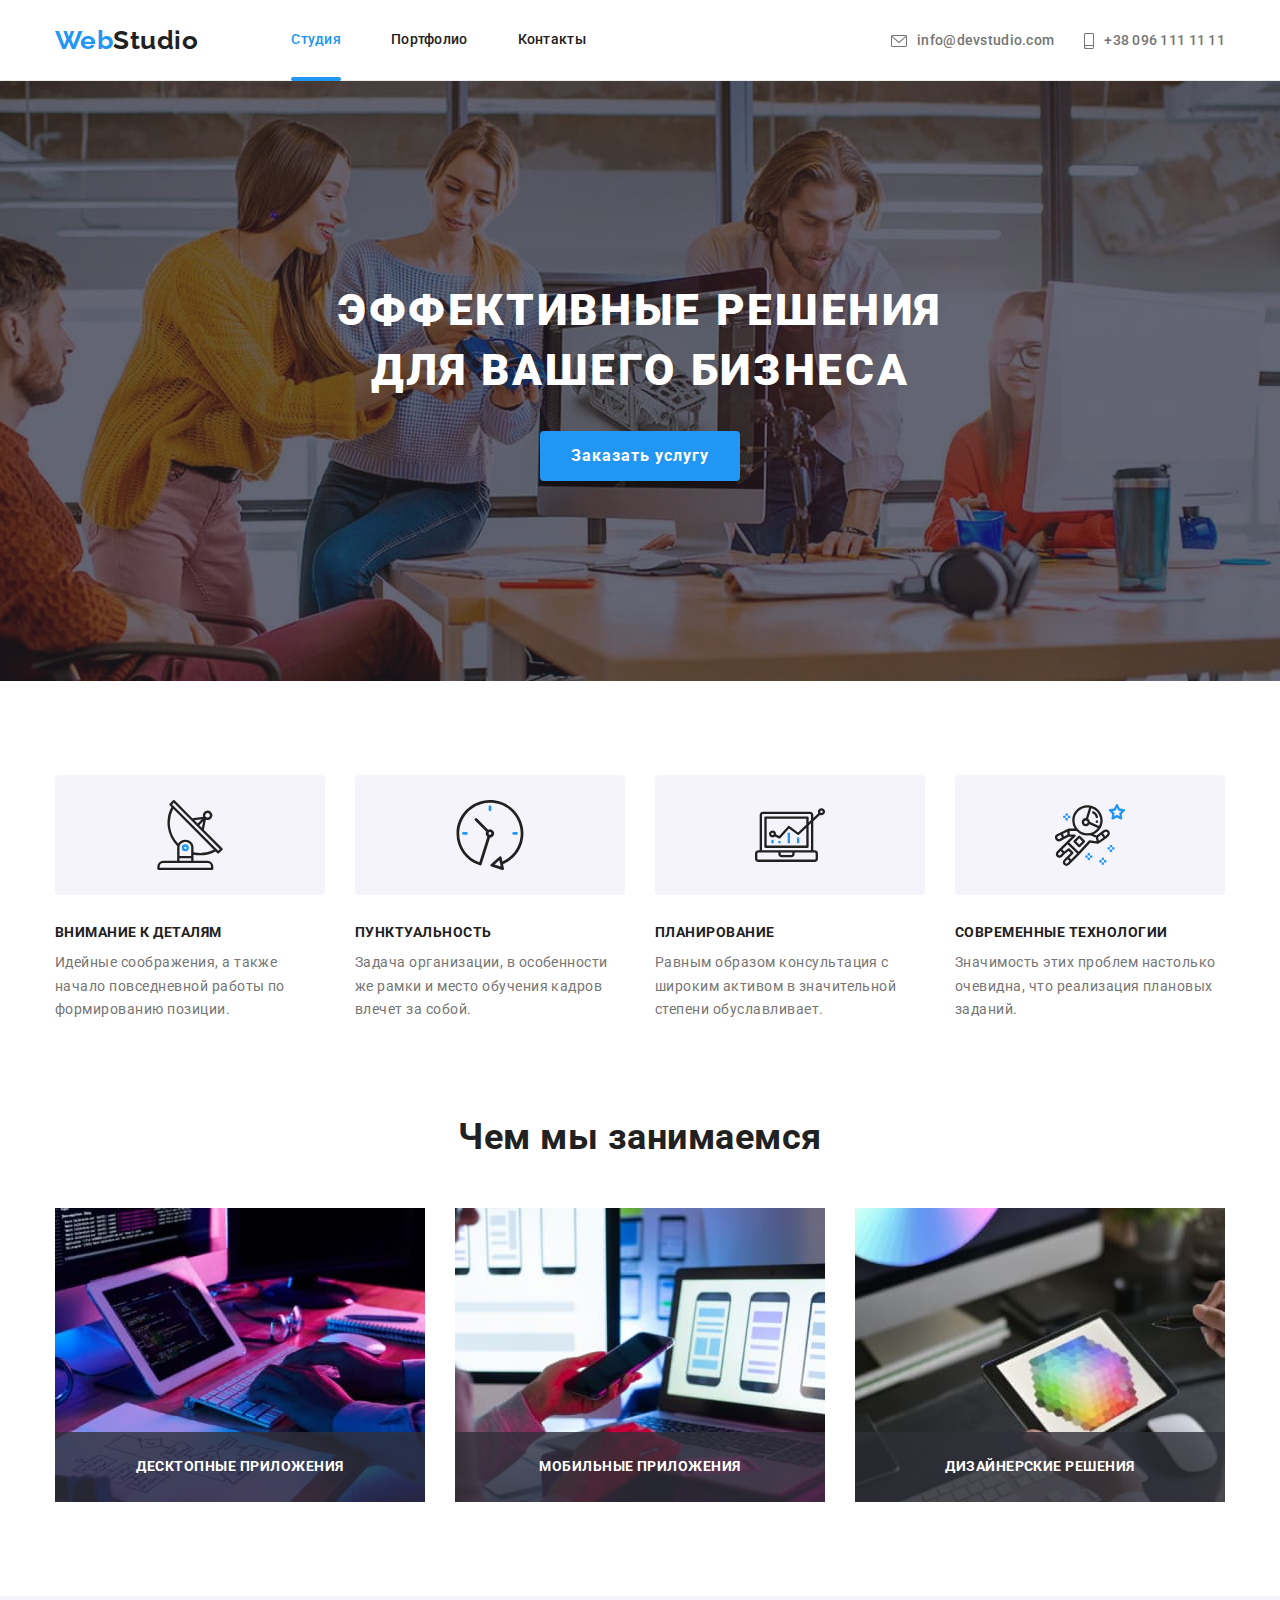
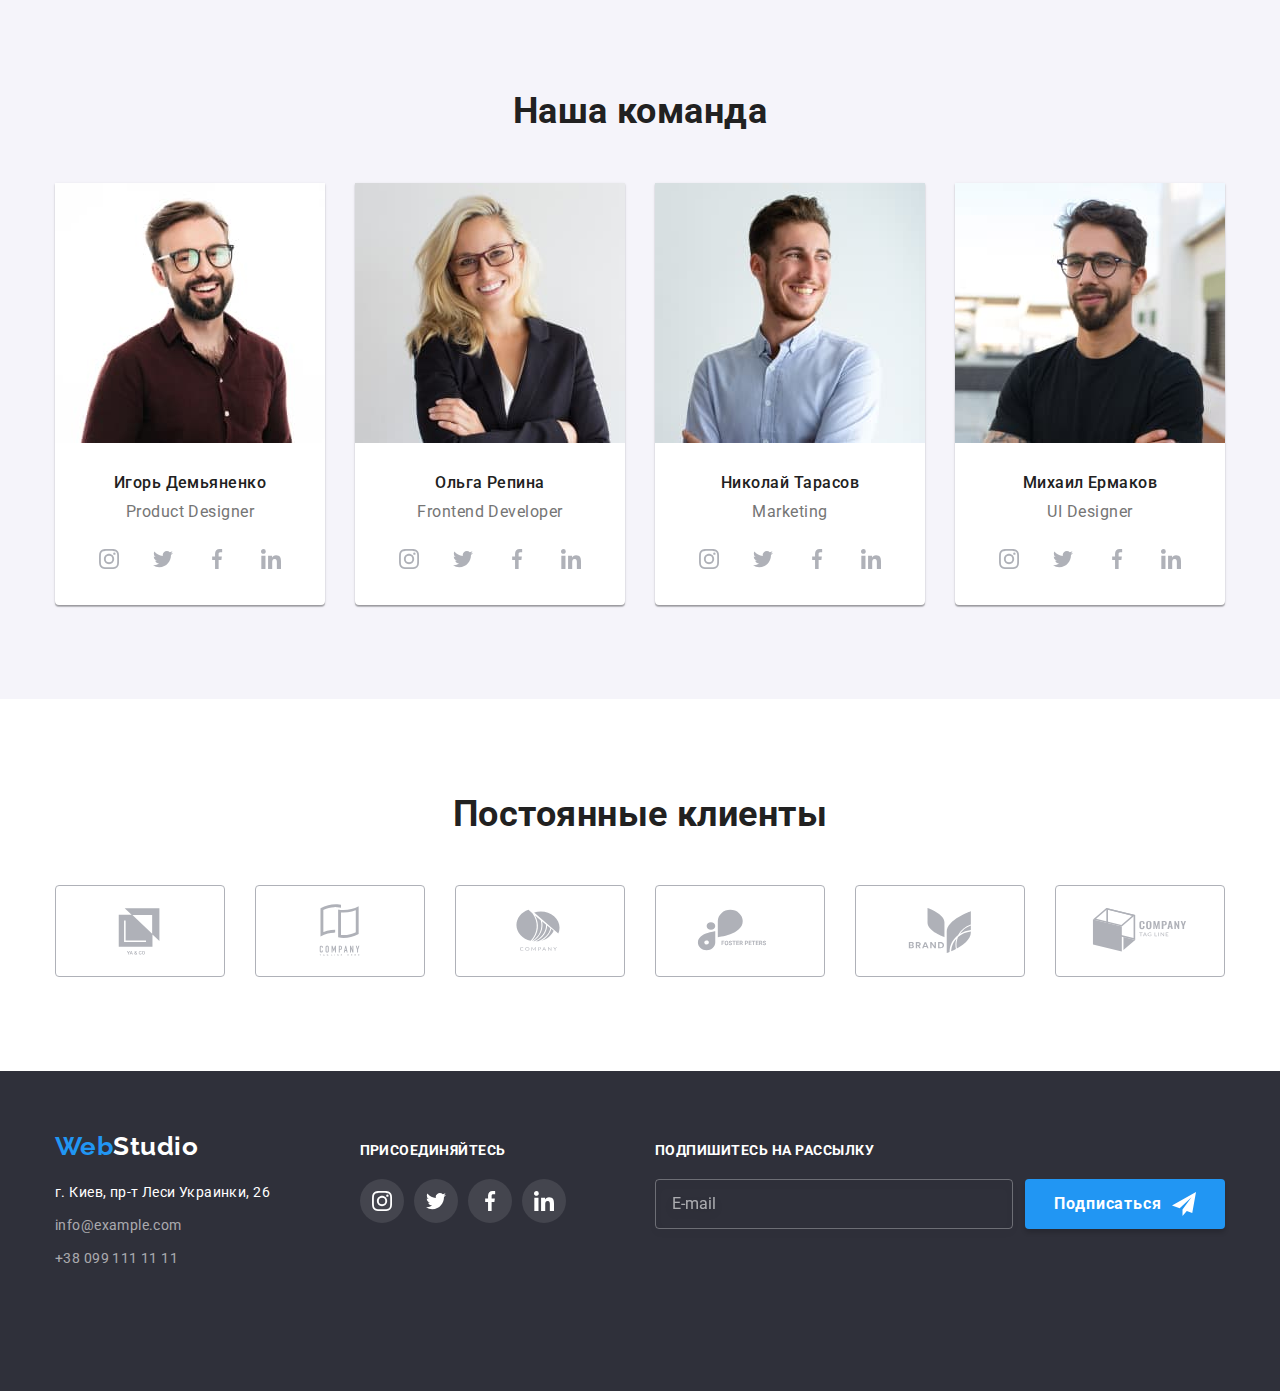
==== commit 2aac4210: "adaptive markup completed" ====
--- a/index.html
+++ b/index.html
@@ -18,7 +18,7 @@
   <body>
     <header class="header">
       <div class="header__content container">
-        <a class="logo" href="./index.html" title="На главную" lang="en"
+        <a class="logo" href="./index.html" title="На главную"
           ><span class="logo--accent">Web</span>Studio</a
         >
         <button
--- a/css/main.min.css
+++ b/css/main.min.css
@@ -1,3 +1,3 @@
 /*! modern-normalize v1.1.0 | MIT License | https://github.com/sindresorhus/modern-normalize */*,::after,::before{-webkit-box-sizing:border-box;box-sizing:border-box}html{-moz-tab-size:4;-o-tab-size:4;tab-size:4}html{line-height:1.15;-webkit-text-size-adjust:100%}body{margin:0}body{font-family:system-ui, -apple-system, 'Segoe UI', Roboto, Helvetica, Arial, sans-serif,- 'Apple Color Emoji', 'Segoe UI Emoji'}hr{height:0;color:inherit}abbr[title]{-webkit-text-decoration:underline dotted;text-decoration:underline dotted}b,strong{font-weight:bolder}code,kbd,pre,samp{font-family:ui-monospace, SFMono-Regular, Consolas, 'Liberation Mono', Menlo, monospace;font-size:1em}small{font-size:80%}sub,sup{font-size:75%;line-height:0;position:relative;vertical-align:baseline}sub{bottom:-0.25em}sup{top:-0.5em}table{text-indent:0;border-color:inherit}button,input,optgroup,select,textarea{font-family:inherit;font-size:100%;line-height:1.15;margin:0}button,select{text-transform:none}[type='button'],[type='reset'],[type='submit'],button{-webkit-appearance:button}::-moz-focus-inner{border-style:none;padding:0}:-moz-focusring{outline:1px dotted ButtonText}:-moz-ui-invalid{box-shadow:none}legend{padding:0}progress{vertical-align:baseline}::-webkit-inner-spin-button,::-webkit-outer-spin-button{height:auto}[type='search']{-webkit-appearance:textfield;outline-offset:-2px}::-webkit-search-decoration{-webkit-appearance:none}::-webkit-file-upload-button{-webkit-appearance:button;font:inherit}summary{display:list-item}h1,h2,h3,h4,h5,h6,p{margin:0}ul{padding:0;margin:0;list-style:none}img{display:block;max-width:100%;height:auto}body{background-color:#fff;color:#757575;font-family:"Roboto",sans-serif;letter-spacing:0.03em}.container{margin-top:0;margin-bottom:0;margin-left:auto;margin-right:auto;padding-top:0;padding-bottom:0;padding-left:15px;padding-right:15px;width:100%;min-width:300px;max-width:480px}@media screen and (min-width: 768px){.container{max-width:768px}}@media screen and (min-width: 1200px){.container{max-width:1200px}}.section{padding-top:60px;padding-bottom:60px}.section--team{background-color:#f5f4fa}@media screen and (min-width: 1200px){.section{padding-top:94px;padding-bottom:94px}}.section--specialisation{display:none;padding-top:0}@media screen and (min-width: 1200px){.section--specialisation{display:block}}.section__title{margin-bottom:50px;color:#212121;font-weight:700;font-size:28px;line-height:1.174;text-align:center}@media screen and (min-width: 1200px){.section__title{margin-bottom:50px;font-size:36px}}.button{display:-webkit-box;display:-ms-flexbox;display:flex;-webkit-box-pack:center;-ms-flex-pack:center;justify-content:center;-webkit-box-align:center;-ms-flex-align:center;align-items:center;min-width:200px;min-height:50px;margin-top:0;margin-left:auto;margin-right:auto;margin-bottom:0;padding-top:10px;padding-bottom:10px;padding-left:10px;padding-right:10px;color:#fff;font-family:"Roboto",sans-serif;font-weight:700;font-size:16px;line-height:1.87;letter-spacing:0.06em;text-align:center;cursor:pointer;background-color:#2196f3;border:1px transparent;border-radius:4px;-webkit-box-shadow:0px 4px 4px rgba(0,0,0,0.15);box-shadow:0px 4px 4px rgba(0,0,0,0.15)}.button:hover,.button:focus{background:#188ce8;-webkit-box-shadow:0px 4px 4px rgba(0,0,0,0.25);box-shadow:0px 4px 4px rgba(0,0,0,0.25);outline:none}.button__icon{display:-webkit-inline-box;display:-ms-inline-flexbox;display:inline-flex;width:24px;height:24px}.button__icon--append{margin-left:10px}.header{position:relative;padding-top:16px;padding-bottom:16px;border-bottom:1px solid #ececec}@media screen and (min-width: 768px){.header{padding-top:0;padding-bottom:0}}.header__content{display:-webkit-box;display:-ms-flexbox;display:flex;-webkit-box-align:center;-ms-flex-align:center;align-items:center}.logo{display:-webkit-inline-box;display:-ms-inline-flexbox;display:inline-flex;margin-top:0;margin-bottom:0;margin-left:0;margin-right:0;color:#212121;font-family:"Raleway",sans-serif;font-weight:700;font-size:24px;line-height:1.174;text-decoration:none}.logo:focus{outline:#2196f3 solid 1px}@media screen and (min-width: 768px){.logo{margin-right:88px}}@media screen and (min-width: 1200px){.logo{font-size:26px;margin-right:93px}}.logo--inverse{display:block;margin-bottom:20px;margin-right:0;color:#fff;text-align:center}@media screen and (min-width: 1200px){.logo--inverse{text-align:left}}.logo--accent{color:#2196f3}.menu{display:none;padding-left:40px;padding-right:40px;padding-top:48px;padding-bottom:48px;z-index:990;background-color:#fff}@media screen and (max-width: 767px){.menu.is-open{display:block;position:absolute;top:0;left:0;width:100%;height:796px}}@media screen and (min-width: 768px){.menu{-ms-flex-preferred-size:100%;flex-basis:100%;display:-webkit-box;display:-ms-flexbox;display:flex;-webkit-box-pack:justify;-ms-flex-pack:justify;justify-content:space-between;-webkit-box-align:center;-ms-flex-align:center;align-items:center;padding-left:0;padding-right:0;padding-top:0;padding-bottom:0}}.menu__button{position:absolute;top:10px;right:0;display:-webkit-inline-box;display:-ms-inline-flexbox;display:inline-flex;margin-left:auto;margin-right:0;margin-top:0;margin-bottom:0;padding:0;z-index:991;border-color:transparent;background-color:transparent;cursor:pointer;color:#212121}.menu__button:focus{outline:none}@media screen and (min-width: 768px){.menu__button{display:none}}.menu__icon{fill:currentColor;-webkit-transition-property:color;transition-property:color;-webkit-transition-duration:250ms;transition-duration:250ms;-webkit-transition-timing-function:cubic-bezier(0.4, 0, 0.2, 1);transition-timing-function:cubic-bezier(0.4, 0, 0.2, 1)}.menu__icon--menu{display:block}.menu__button.is-open .menu__icon--menu{display:none}.menu__icon--close{display:none}.menu__button.is-open .menu__icon--close{display:block}.menu__button:hover .menu__icon,.menu__button:focus .menu__icon{color:#2196f3}.site-nav{display:block;margin-bottom:302px}@media screen and (min-width: 768px){.site-nav{display:-webkit-box;display:-ms-flexbox;display:flex;margin-bottom:0}}.site-nav__item:not(:last-child){margin-right:50px;margin-bottom:32px}@media screen and (min-width: 768px){.site-nav__item:not(:last-child){margin-bottom:0}}.site-nav__link{display:block;color:#212121;font-weight:500;font-size:40px;line-height:1.18;letter-spacing:0.02em;text-decoration:none;-webkit-transition-property:color;transition-property:color;-webkit-transition-duration:250ms;transition-duration:250ms;-webkit-transition-timing-function:cubic-bezier(0.4, 0, 0.2, 1);transition-timing-function:cubic-bezier(0.4, 0, 0.2, 1)}@media screen and (min-width: 768px){.site-nav__link{position:relative;padding-top:32px;padding-bottom:32px;font-size:14px;line-height:1.14}}.site-nav__link:hover,.site-nav__link:focus,.site-nav__link--current{color:#2196f3;outline:none}.site-nav__link--current:focus{outline:#2196f3 solid 1px}@media screen and (min-width: 768px){.site-nav__link--current::after{position:absolute;bottom:-1px;left:0;content:'';width:100%;height:4px;background-color:#2196f3;border-radius:2px}}.contacts{display:-webkit-box;display:-ms-flexbox;display:flex;-ms-flex-wrap:wrap;flex-wrap:wrap;-webkit-box-orient:vertical;-webkit-box-direction:reverse;-ms-flex-direction:column-reverse;flex-direction:column-reverse;margin-bottom:64px}@media screen and (min-width: 768px){.contacts{-webkit-box-orient:vertical;-webkit-box-direction:normal;-ms-flex-direction:column;flex-direction:column;margin-left:auto;margin-bottom:0}}@media screen and (min-width: 1200px){.contacts{-ms-flex-wrap:nowrap;flex-wrap:nowrap;-webkit-box-orient:horizontal;-webkit-box-direction:normal;-ms-flex-direction:row;flex-direction:row;-webkit-box-align:center;-ms-flex-align:center;align-items:center}}.contacts__item:last-child{margin-bottom:32px}@media screen and (min-width: 768px){.contacts__item:last-child{margin-bottom:0}}@media screen and (min-width: 1200px){.contacts__item:first-child{margin-right:30px}}.contacts__link{margin-top:0;margin-bottom:0;font-weight:500;font-size:24px;line-height:1.17;letter-spacing:0.02em;text-decoration:none;color:#757575;-webkit-transition-property:color;transition-property:color;-webkit-transition-duration:250ms;transition-duration:250ms;-webkit-transition-timing-function:cubic-bezier(0.4, 0, 0.2, 1);transition-timing-function:cubic-bezier(0.4, 0, 0.2, 1)}@media screen and (max-width: 767px){.contacts__item:last-child .contacts__link{font-size:34px;line-height:1.18;color:#2196f3}}@media screen and (min-width: 768px){.contacts__link{font-size:12px;line-height:1.17;color:grtColor("text-primary")}}@media screen and (min-width: 1200px){.contacts__link{font-size:14px;line-height:1.14}}.contacts__link--semitransparent{color:rgba(255,255,255,0.6);font-weight:normal;font-size:14px;line-height:1.71;letter-spacing:0.03em}.contacts__link--white{color:#fff}.contacts__link:hover,.contacts__link:focus{color:#2196f3;outline:none}.contacts__icon{display:inline-block;margin-right:8px;vertical-align:middle;fill:currentColor}.contacts__icon--mail{display:none}@media screen and (min-width: 768px){.contacts__icon--mail{display:inline-block;width:14px;height:10px}}@media screen and (min-width: 1200px){.contacts__icon--mail{margin-right:10px;width:16px;height:12px}}.contacts__icon--phone{display:none}@media screen and (min-width: 768px){.contacts__icon--phone{display:inline-block;width:10px;height:14px}}@media screen and (min-width: 1200px){.contacts__icon--phone{margin-right:10px;width:10px;height:16px}}.hero{padding-top:118px;padding-bottom:118px;max-width:480px;margin-left:auto;margin-right:auto;text-align:center;background-color:#c4c4c4;background-image:-webkit-gradient(linear, left top, right top, from(rgba(47,48,58,0.4)), to(rgba(47,48,58,0.4))),url("../images/hero-background-480.jpg");background-image:linear-gradient(to right, rgba(47,48,58,0.4), rgba(47,48,58,0.4)),url("../images/hero-background-480.jpg");background-position:center;background-size:cover;background-repeat:no-repeat}@media (min-device-pixel-ratio: 2), (-webkit-min-device-pixel-ratio: 2), (min-resolution: 192dpi), (min-resolution: 2dppx){.hero{background-image:-webkit-gradient(linear, left top, right top, from(rgba(47,48,58,0.4)), to(rgba(47,48,58,0.4))),url("../images/hero-background-480@2x.jpg");background-image:linear-gradient(to right, rgba(47,48,58,0.4), rgba(47,48,58,0.4)),url("../images/hero-background-480@2x.jpg")}}@media screen and (min-width: 481px){.hero{max-width:768px;background-image:-webkit-gradient(linear, left top, right top, from(rgba(47,48,58,0.4)), to(rgba(47,48,58,0.4))),url("../images/hero-background-768.jpg");background-image:linear-gradient(to right, rgba(47,48,58,0.4), rgba(47,48,58,0.4)),url("../images/hero-background-768.jpg")}}@media screen and (min-width: 481px) and (min-device-pixel-ratio: 2), screen and (min-width: 481px) and (-webkit-min-device-pixel-ratio: 2), screen and (min-width: 481px) and (min-resolution: 192dpi), screen and (min-width: 481px) and (min-resolution: 2dppx){.hero{background-image:-webkit-gradient(linear, left top, right top, from(rgba(47,48,58,0.4)), to(rgba(47,48,58,0.4))),url("../images/hero-background-768@2x.jpg");background-image:linear-gradient(to right, rgba(47,48,58,0.4), rgba(47,48,58,0.4)),url("../images/hero-background-768@2x.jpg")}}@media screen and (min-width: 769px){.hero{max-width:1600px;background-image:-webkit-gradient(linear, left top, right top, from(rgba(47,48,58,0.4)), to(rgba(47,48,58,0.4))),url("../images/hero-background-1600.jpg");background-image:linear-gradient(to right, rgba(47,48,58,0.4), rgba(47,48,58,0.4)),url("../images/hero-background-1600.jpg")}}@media screen and (min-width: 769px) and (min-device-pixel-ratio: 2), screen and (min-width: 769px) and (-webkit-min-device-pixel-ratio: 2), screen and (min-width: 769px) and (min-resolution: 192dpi), screen and (min-width: 769px) and (min-resolution: 2dppx){.hero{background-image:-webkit-gradient(linear, left top, right top, from(rgba(47,48,58,0.4)), to(rgba(47,48,58,0.4))),url("../images/hero-background-1600@2x.jpg");background-image:linear-gradient(to right, rgba(47,48,58,0.4), rgba(47,48,58,0.4)),url("../images/hero-background-1600@2x.jpg")}}@media screen and (min-width: 1200px){.hero{padding-top:200px;padding-bottom:200px}}.hero__title{margin-bottom:30px;color:#fff;font-weight:900;font-size:26px;line-height:1.61;text-align:center;letter-spacing:0.06em;text-transform:uppercase}@media screen and (min-width: 1200px){.hero__title{font-size:44px;line-height:1.36}}.modal-backdrop{position:fixed;top:0;left:0;width:100vw;height:100vh;background-color:rgba(0,0,0,0.2);visibility:visible;opacity:1;z-index:999;-webkit-transition-property:opacity, visibility;transition-property:opacity, visibility;-webkit-transition-duration:250ms;transition-duration:250ms;-webkit-transition-timing-function:cubic-bezier(0.4, 0, 0.2, 1);transition-timing-function:cubic-bezier(0.4, 0, 0.2, 1)}.modal-backdrop.is-hidden{visibility:hidden;pointer-events:none;opacity:0}@media screen and (max-height: 608px){.modal-backdrop{overflow-y:scroll}}.modal-container{position:absolute;top:50%;left:50%;display:block;width:450px;height:609px;padding:40px;background-color:#fff;border-radius:4px;-webkit-transform:translate(-50%, -50%) scale(1);transform:translate(-50%, -50%) scale(1);-webkit-transition-property:-webkit-transform;transition-property:-webkit-transform;transition-property:transform;transition-property:transform, -webkit-transform;-webkit-transition-duration:250ms;transition-duration:250ms;-webkit-transition-timing-function:cubic-bezier(0.4, 0, 0.2, 1);transition-timing-function:cubic-bezier(0.4, 0, 0.2, 1)}.modal-backdrop.is-hidden>.modal-container{-webkit-transform:translate(-50%, -50%) scale(0);transform:translate(-50%, -50%) scale(0)}@media screen and (max-height: 608px){.modal-container{top:100%}}@media screen and (min-width: 1200px){.modal-container{width:528px;height:581px}}.modal-container__button{position:absolute;top:8px;right:8px;display:-webkit-box;display:-ms-flexbox;display:flex;-webkit-box-pack:center;-ms-flex-pack:center;justify-content:center;-webkit-box-align:center;-ms-flex-align:center;align-items:center;width:30px;height:30px;padding:0;color:#212121;background-color:transparent;border:1px solid rgba(0,0,0,0.1);border-radius:50%}.modal-container__button:focus{outline:none}.modal-container__icon{fill:currentColor;-webkit-transition-property:color, -webkit-transform;transition-property:color, -webkit-transform;transition-property:color, transform;transition-property:color, transform, -webkit-transform;-webkit-transition-duration:250ms;transition-duration:250ms;-webkit-transition-timing-function:cubic-bezier(0.4, 0, 0.2, 1);transition-timing-function:cubic-bezier(0.4, 0, 0.2, 1)}.modal-container__button:hover .modal-container__icon,.modal-container__button:focus .modal-container__icon{color:#2196f3;-webkit-transform:rotateZ(360deg);transform:rotateZ(360deg)}.modal-container__title{margin-bottom:12px;font-weight:700;font-size:20px;line-height:1.15;text-align:center;color:#212121}@media screen and (min-width: 1200px){.modal-container__title{line-height:1.5}}.form{display:block}.form__field{position:relative;display:block;margin-top:0;margin-left:0;margin-right:0;margin-bottom:10px}.form__field--textarea{margin-bottom:20px}.form__field--checkbox{position:relative;margin-bottom:30px}@media screen and (min-width: 1200px){.form__field--checkbox{padding-left:12px}}.form__field:focus-within>.form__input,.form__field:focus-within>.form__icon{fill:#2196f3;border-color:#2196f3;outline:none}.form__label{display:block;margin-bottom:4px;font-size:12px;line-height:1.16;letter-spacing:0.01em}.form__input{width:100%;height:40px;padding-left:42px;padding-right:12px;color:inherit;background-color:inherit;border:1px solid rgba(33,33,33,0.2);border-radius:4px;-webkit-transition-property:border-color;transition-property:border-color;-webkit-transition-duration:250ms;transition-duration:250ms;-webkit-transition-timing-function:cubic-bezier(0.4, 0, 0.2, 1);transition-timing-function:cubic-bezier(0.4, 0, 0.2, 1)}.form__input--textarea{height:120px;padding-top:12px;padding-bottom:12px;padding-left:16px;padding-right:16px;resize:none}.form__input--textarea::-webkit-input-placeholder{color:rgba(117,117,117,0.5);font-size:14px;line-height:1.14;letter-spacing:0.01em}.form__input--textarea:-ms-input-placeholder{color:rgba(117,117,117,0.5);font-size:14px;line-height:1.14;letter-spacing:0.01em}.form__input--textarea::-ms-input-placeholder{color:rgba(117,117,117,0.5);font-size:14px;line-height:1.14;letter-spacing:0.01em}.form__input--textarea::placeholder{color:rgba(117,117,117,0.5);font-size:14px;line-height:1.14;letter-spacing:0.01em}.form__icon{position:absolute;bottom:21px;left:12px;fill:#212121;-webkit-transform:translateY(50%);transform:translateY(50%);-webkit-transition-property:fill;transition-property:fill;-webkit-transition-duration:250ms;transition-duration:250ms;-webkit-transition-timing-function:cubic-bezier(0.4, 0, 0.2, 1);transition-timing-function:cubic-bezier(0.4, 0, 0.2, 1)}.form__input-checkbox--hidden{position:absolute;width:1px;height:1px;overflow:hidden;clip:rect(0 0 0 0)}.form__label-checkbox{display:-webkit-box;display:-ms-flexbox;display:flex;-webkit-box-align:center;-ms-flex-align:center;align-items:center;font-size:12px;line-height:1.17}@media screen and (min-width: 1200px){.form__label-checkbox{font-size:14px;line-height:1.71}}.form__icon-checkbox{display:-webkit-inline-box;display:-ms-inline-flexbox;display:inline-flex;-webkit-box-pack:center;-ms-flex-pack:center;justify-content:center;-webkit-box-align:center;-ms-flex-align:center;align-items:center;width:16px;height:15px;margin-left:0;margin-top:0;margin-bottom:0;margin-right:auto;color:transparent;border:2px solid #212121;border-radius:2px;-webkit-box-shadow:none;box-shadow:none;fill:currentColor;stroke:currentColor;-webkit-transition-property:color border-color background-color box-shadow;transition-property:color border-color background-color box-shadow;-webkit-transition-duration:250ms;transition-duration:250ms;-webkit-transition-timing-function:cubic-bezier(0.4, 0, 0.2, 1);transition-timing-function:cubic-bezier(0.4, 0, 0.2, 1)}.form__input-checkbox:checked+.form__icon-checkbox{color:#fff;border-color:transparent;background-color:#2196f3}@media screen and (min-width: 1200px){.form__icon-checkbox{margin-right:8px}}.agreement-link{display:inline-block;color:#2196f3;text-decoration:underline}.features{display:block}@media screen and (min-width: 768px){.features{display:-webkit-box;display:-ms-flexbox;display:flex;-ms-flex-wrap:wrap;flex-wrap:wrap}}.features__item{display:block}.features__item:not(:last-child){margin-bottom:30px}@media screen and (min-width: 768px){.features__item{-ms-flex-preferred-size:calc((100% - 30px) / 2);flex-basis:calc((100% - 30px) / 2)}.features__item:not(:nth-child(2n)){margin-right:30px}.features__item:nth-child(2n){margin-right:0}.features__item:nth-last-child(-n+2){margin-bottom:0}}@media screen and (min-width: 1200px){.features__item{-ms-flex-preferred-size:calc((100% - 90px) / 4);flex-basis:calc((100% - 90px) / 4)}.features__item:not(:nth-child(4n)){margin-right:30px}.features__item:nth-child(4n){margin-right:0}.features__item:nth-last-child(-n+4){margin-bottom:0}}.features__icon{display:-webkit-box;display:-ms-flexbox;display:flex;-webkit-box-pack:center;-ms-flex-pack:center;justify-content:center;-webkit-box-align:center;-ms-flex-align:center;align-items:center;height:120px;margin-bottom:30px;background-color:#f5f4fa;border-radius:4px}.features__title{margin-bottom:10px;color:#212121;font-weight:700;font-size:14px;line-height:1.17;text-transform:uppercase;text-align:center}@media screen and (min-width: 1200px){.features__title{text-align:left}}.features__text{font-size:14px;line-height:1.71}.specialisation{display:-webkit-box;display:-ms-flexbox;display:flex}.specialisation__item{-ms-flex-preferred-size:calc((100% - 60px) / 3);flex-basis:calc((100% - 60px) / 3);position:relative}.specialisation__item:not(:last-child){margin-right:30px}.specialisation__text-container{position:absolute;bottom:0;left:0;display:-webkit-box;display:-ms-flexbox;display:flex;-webkit-box-pack:center;-ms-flex-pack:center;justify-content:center;-webkit-box-align:center;-ms-flex-align:center;align-items:center;width:100%;height:70px;background:rgba(47,48,58,0.8)}.specialisation__text{color:#fff;font-weight:700;font-size:14px;line-height:1.14;text-align:center;text-transform:uppercase}.team{display:block}@media screen and (min-width: 768px){.team{display:-webkit-box;display:-ms-flexbox;display:flex;-ms-flex-wrap:wrap;flex-wrap:wrap}}.team__item{display:block;background-color:#fff;border-bottom-left-radius:4px;border-bottom-right-radius:4px;-webkit-box-shadow:0px 1px 3px rgba(0,0,0,0.12),0px 1px 1px rgba(0,0,0,0.14),0px 2px 1px rgba(0,0,0,0.2);box-shadow:0px 1px 3px rgba(0,0,0,0.12),0px 1px 1px rgba(0,0,0,0.14),0px 2px 1px rgba(0,0,0,0.2)}.team__item:not(:last-child){margin-bottom:30px}@media screen and (min-width: 768px){.team__item{-ms-flex-preferred-size:calc((100% - 30px) / 2);flex-basis:calc((100% - 30px) / 2)}.team__item:not(:nth-child(2n)){margin-right:30px}.team__item:nth-child(2n){margin-right:0}.team__item:nth-last-child(-n+2){margin-bottom:0}}@media screen and (min-width: 1200px){.team__item{-ms-flex-preferred-size:calc((100% - 90px) / 4);flex-basis:calc((100% - 90px) / 4)}.team__item:not(:nth-child(4n)){margin-right:30px}.team__item:nth-child(4n){margin-right:0}.team__item:nth-last-child(-n+4){margin-bottom:0}}.team__meta{padding-top:30px;padding-bottom:30px;padding-left:32px;padding-right:32px;text-align:center}.team__title{margin-bottom:10px;color:#212121;font-weight:500;font-size:16px;line-height:1.19}.team__description{margin-bottom:16px;font-size:16px;line-height:1.19}.social{display:-webkit-box;display:-ms-flexbox;display:flex;-webkit-box-pack:center;-ms-flex-pack:center;justify-content:center;-webkit-box-align:center;-ms-flex-align:center;align-items:center;margin-left:auto;margin-right:auto}.social--text{-webkit-box-pack:start;-ms-flex-pack:start;justify-content:flex-start}@media screen and (min-width: 768px){.social--text{display:none}}.social__item:not(:last-child){margin-right:10px}.social__item--text:not(:last-child){margin-right:0;padding-right:10px;border-right:1px solid rgba(33,33,33,0.2)}.social__item--text:not(:first-child){padding-left:10px}.social__link{display:-webkit-box;display:-ms-flexbox;display:flex;-webkit-box-pack:center;-ms-flex-pack:center;justify-content:center;-webkit-box-align:center;-ms-flex-align:center;align-items:center;height:44px;width:44px;color:#afb1b8;border-radius:50%;-webkit-transition-property:color, background-color;transition-property:color, background-color;-webkit-transition-duration:250ms;transition-duration:250ms;-webkit-transition-timing-function:cubic-bezier(0.4, 0, 0.2, 1);transition-timing-function:cubic-bezier(0.4, 0, 0.2, 1)}.social__link--white{color:#fff;background-color:rgba(255,255,255,0.1)}.social__link:hover,.social__link:focus{background-color:#2196f3;color:#fff;outline:none}.social__link-text{font-weight:500;font-size:18px;line-height:1.22;text-decoration:none;letter-spacing:0.02em;color:#2196f3}.social__icon{display:block;fill:currentColor}.clients{display:-webkit-box;display:-ms-flexbox;display:flex;-webkit-box-align:center;-ms-flex-align:center;align-items:center;-ms-flex-wrap:wrap;flex-wrap:wrap}.clients__item{margin-bottom:30px;-ms-flex-preferred-size:calc((100% - 30px) / 2);flex-basis:calc((100% - 30px) / 2)}.clients__item:not(:nth-child(2n)){margin-right:30px}.clients__item:nth-child(2n){margin-right:0}.clients__item:nth-last-child(-n+2){margin-bottom:0}@media screen and (min-width: 768px){.clients__item{-ms-flex-preferred-size:calc((100% - 60px) / 3);flex-basis:calc((100% - 60px) / 3)}.clients__item:not(:nth-child(3n)){margin-right:30px}.clients__item:nth-child(3n){margin-right:0}.clients__item:nth-last-child(-n+3){margin-bottom:0}}@media screen and (min-width: 1200px){.clients__item{-ms-flex-preferred-size:calc((100% - 150px) / 6);flex-basis:calc((100% - 150px) / 6)}.clients__item:not(:nth-child(6n)){margin-right:30px}.clients__item:nth-child(6n){margin-right:0}.clients__item:nth-last-child(-n+6){margin-bottom:0}}.clients__link{display:-webkit-box;display:-ms-flexbox;display:flex;-webkit-box-pack:center;-ms-flex-pack:center;justify-content:center;-webkit-box-align:center;-ms-flex-align:center;align-items:center;width:100%;height:92px;color:#afb1b8;border:1px solid #afb1b8;border-radius:4px;text-decoration:none;-webkit-transition-property:color, border-color;transition-property:color, border-color;-webkit-transition-duration:250ms;transition-duration:250ms;-webkit-transition-timing-function:cubic-bezier(0.4, 0, 0.2, 1);transition-timing-function:cubic-bezier(0.4, 0, 0.2, 1)}.clients__link:hover,.clients__link:focus{border-color:#2196f3;color:#2196f3;outline:none}.clients__icon{display:block;fill:currentColor}.filter{display:-webkit-box;display:-ms-flexbox;display:flex;-ms-flex-wrap:wrap;flex-wrap:wrap;-webkit-box-pack:start;-ms-flex-pack:start;justify-content:flex-start;margin-bottom:25px}@media screen and (min-width: 768px){.filter{-webkit-box-pack:center;-ms-flex-pack:center;justify-content:center;margin-bottom:30px}}@media screen and (min-width: 1200px){.filter{margin-bottom:50px}}.filter__item{margin-bottom:15px}.filter__item:not(:last-child){margin-right:8px}@media screen and (min-width: 768px){.filter__item{margin-bottom:0}}.filter__button{min-height:38px;padding-top:6px;padding-bottom:6px;padding-left:22px;padding-right:22px;font-family:"Roboto",sans-serif;font-weight:500;font-size:16px;line-height:1.63;text-align:center;letter-spacing:0.03em;color:#212121;background-color:#f5f4fa;cursor:pointer;border:1px transparent;border-radius:4px;-webkit-transition-property:color, background-color, -webkit-box-shadow;transition-property:color, background-color, -webkit-box-shadow;transition-property:color, background-color, box-shadow;transition-property:color, background-color, box-shadow, -webkit-box-shadow;-webkit-transition-duration:250ms;transition-duration:250ms;-webkit-transition-timing-function:cubic-bezier(0.4, 0, 0.2, 1);transition-timing-function:cubic-bezier(0.4, 0, 0.2, 1)}.filter__button:hover,.filter__button:focus{color:#fff;background-color:#2196f3;-webkit-box-shadow:0px 3px 1px rgba(0,0,0,0.1),0px 1px 2px rgba(0,0,0,0.08),0px 2px 2px rgba(0,0,0,0.12);box-shadow:0px 3px 1px rgba(0,0,0,0.1),0px 1px 2px rgba(0,0,0,0.08),0px 2px 2px rgba(0,0,0,0.12);outline:none}.product-set{display:block}@media screen and (min-width: 768px){.product-set{display:-webkit-box;display:-ms-flexbox;display:flex;-ms-flex-wrap:wrap;flex-wrap:wrap;margin-top:calc(-1 * 30px);margin-left:calc(-1 * 30px)}}.product-set__item{display:block;background-color:#fff}.product-set__item:not(:last-child){margin-bottom:30px}@media screen and (min-width: 768px){.product-set__item{-ms-flex-preferred-size:calc(100% / 2 - 30px);flex-basis:calc(100% / 2 - 30px);margin-left:30px;margin-top:30px}.product-set__item:nth-child(n){margin-bottom:0}}@media screen and (min-width: 1200px){.product-set__item{-ms-flex-preferred-size:calc(100% / 3 - 30px);flex-basis:calc(100% / 3 - 30px)}}.product{width:100%;height:100%}.product__link{display:block;width:100%;height:100%;color:#757575;text-decoration:none;-webkit-transition-property:-webkit-box-shadow;transition-property:-webkit-box-shadow;transition-property:box-shadow;transition-property:box-shadow, -webkit-box-shadow;-webkit-transition-duration:250ms;transition-duration:250ms;-webkit-transition-timing-function:cubic-bezier(0.4, 0, 0.2, 1);transition-timing-function:cubic-bezier(0.4, 0, 0.2, 1)}@media screen and (min-width: 768px){.product__link{display:-webkit-box;display:-ms-flexbox;display:flex;-webkit-box-orient:vertical;-webkit-box-direction:normal;-ms-flex-direction:column;flex-direction:column}}.product__link:hover,.product__link:focus{-webkit-box-shadow:0px 1px 1px rgba(0,0,0,0.12),0px 4px 4px rgba(0,0,0,0.06),1px 4px 6px rgba(0,0,0,0.16);box-shadow:0px 1px 1px rgba(0,0,0,0.12),0px 4px 4px rgba(0,0,0,0.06),1px 4px 6px rgba(0,0,0,0.16);outline:none}.product__overlay-container{position:relative;overflow:hidden}.product__overlay{position:absolute;top:0;left:0;width:100%;height:100%;padding-top:63px;padding-bottom:63px;padding-left:24px;padding-right:24px;background-color:rgba(33,150,243,0.9);-webkit-transform:translateY(100%);transform:translateY(100%);-webkit-transition-duration:250ms;transition-duration:250ms;-webkit-transition-timing-function:cubic-bezier(0.4, 0, 0.2, 1);transition-timing-function:cubic-bezier(0.4, 0, 0.2, 1)}.product__link:hover .product__overlay,.product__link:focus .product__overlay{-webkit-transform:translateY(0);transform:translateY(0);-webkit-transition-duration:250ms;transition-duration:250ms;-webkit-transition-timing-function:cubic-bezier(0.4, 0, 0.2, 1);transition-timing-function:cubic-bezier(0.4, 0, 0.2, 1)}.product__overlay-description{color:#fff;font-size:18px;line-height:1.56}.product__meta{padding-top:20px;padding-bottom:20px;padding-left:24px;padding-right:24px;border-bottom:1px solid #eee;border-left:1px solid #eee;border-right:1px solid #eee}@media screen and (min-width: 768px){.product__meta{-webkit-box-flex:1;-ms-flex-positive:1;flex-grow:1}}.product__title{color:#212121;margin-bottom:4px;font-weight:700;font-size:18px;line-height:2;letter-spacing:0.06em}.product__description{font-size:16px;line-height:1.88}.footer{padding-top:60px;padding-bottom:60px;background-color:#2f303a}.footer__content{display:block}@media screen and (min-width: 768px){.footer__content{display:-webkit-box;display:-ms-flexbox;display:flex;-ms-flex-wrap:wrap;flex-wrap:wrap;-ms-flex-pack:distribute;justify-content:space-around}}@media screen and (min-width: 1200px){.footer__content{-webkit-box-pack:justify;-ms-flex-pack:justify;justify-content:space-between}}.footer__social-container{margin-bottom:60px;color:#fff}@media screen and (min-width: 1200px){.footer__social-container{padding-top:12px}}.footer__title{margin-bottom:20px;color:#fff;font-weight:700;font-size:14px;line-height:1.14;text-transform:uppercase;text-align:center}@media screen and (min-width: 1200px){.footer__title{text-align:left}}@media screen and (min-width: 1200px){.footer__subscription-container{padding-top:12px;margin-right:0;margin-left:0}}.address{font-style:normal;margin-bottom:60px}.address__item{text-align:center}.address__item:not(:last-child){margin-bottom:8px}@media screen and (min-width: 1200px){.address__item{text-align:left}.address__item:not(:last-child){margin-bottom:9px}}.form-subscription{display:block}@media screen and (min-width: 1200px){.form-subscription{display:-webkit-box;display:-ms-flexbox;display:flex;-webkit-box-align:center;-ms-flex-align:center;align-items:center}}.form-subscription__input{display:block;height:50px;width:100%;margin-top:0;margin-bottom:20px;padding-left:16px;padding-right:16px;margin-left:0;color:#fff;background-color:inherit;border:1px solid rgba(255,255,255,0.3);-webkit-filter:drop-shadow(0px 4px 4px rgba(0,0,0,0.15));filter:drop-shadow(0px 4px 4px rgba(0,0,0,0.15));border-radius:4px;-webkit-transition-property:border-color;transition-property:border-color;-webkit-transition-duration:250ms;transition-duration:250ms;-webkit-transition-timing-function:cubic-bezier(0.4, 0, 0.2, 1);transition-timing-function:cubic-bezier(0.4, 0, 0.2, 1)}.form-subscription__input::-webkit-input-placeholder{font-size:16px;line-height:1.25;color:rgba(255,255,255,0.6)}.form-subscription__input:-ms-input-placeholder{font-size:16px;line-height:1.25;color:rgba(255,255,255,0.6)}.form-subscription__input::-ms-input-placeholder{font-size:16px;line-height:1.25;color:rgba(255,255,255,0.6)}.form-subscription__input::placeholder{font-size:16px;line-height:1.25;color:rgba(255,255,255,0.6)}.form-subscription__input:focus-within{border-color:#2196f3;outline:none}@media screen and (min-width: 768px){.form-subscription__input{width:450px}}@media screen and (min-width: 1200px){.form-subscription__input{display:-webkit-box;display:-ms-flexbox;display:flex;-webkit-box-align:center;-ms-flex-align:center;align-items:center;margin-bottom:0;margin-right:12px;width:358px}}
+ 'Apple Color Emoji', 'Segoe UI Emoji'}hr{height:0;color:inherit}abbr[title]{-webkit-text-decoration:underline dotted;text-decoration:underline dotted}b,strong{font-weight:bolder}code,kbd,pre,samp{font-family:ui-monospace, SFMono-Regular, Consolas, 'Liberation Mono', Menlo, monospace;font-size:1em}small{font-size:80%}sub,sup{font-size:75%;line-height:0;position:relative;vertical-align:baseline}sub{bottom:-0.25em}sup{top:-0.5em}table{text-indent:0;border-color:inherit}button,input,optgroup,select,textarea{font-family:inherit;font-size:100%;line-height:1.15;margin:0}button,select{text-transform:none}[type='button'],[type='reset'],[type='submit'],button{-webkit-appearance:button}::-moz-focus-inner{border-style:none;padding:0}:-moz-focusring{outline:1px dotted ButtonText}:-moz-ui-invalid{box-shadow:none}legend{padding:0}progress{vertical-align:baseline}::-webkit-inner-spin-button,::-webkit-outer-spin-button{height:auto}[type='search']{-webkit-appearance:textfield;outline-offset:-2px}::-webkit-search-decoration{-webkit-appearance:none}::-webkit-file-upload-button{-webkit-appearance:button;font:inherit}summary{display:list-item}h1,h2,h3,h4,h5,h6,p{margin:0}ul{padding:0;margin:0;list-style:none}img{display:block;max-width:100%;height:auto}body{background-color:#fff;color:#757575;font-family:"Roboto",sans-serif;letter-spacing:0.03em}.container{margin-top:0;margin-bottom:0;margin-left:auto;margin-right:auto;padding-top:0;padding-bottom:0;padding-left:15px;padding-right:15px;width:100%;min-width:300px;max-width:480px}@media screen and (min-width: 768px){.container{max-width:768px}}@media screen and (min-width: 1200px){.container{max-width:1200px}}.section{padding-top:60px;padding-bottom:60px}.section--team{background-color:#f5f4fa}@media screen and (min-width: 1200px){.section{padding-top:94px;padding-bottom:94px}}.section--specialisation{display:none;padding-top:0}@media screen and (min-width: 1200px){.section--specialisation{display:block}}.section__title{margin-bottom:30px;color:#212121;font-weight:700;font-size:28px;line-height:1.18;text-align:center}@media screen and (min-width: 1200px){.section__title{margin-bottom:50px;font-size:36px;line-height:1.17}}.button{display:-webkit-box;display:-ms-flexbox;display:flex;-webkit-box-pack:center;-ms-flex-pack:center;justify-content:center;-webkit-box-align:center;-ms-flex-align:center;align-items:center;min-width:200px;min-height:50px;margin-top:0;margin-left:auto;margin-right:auto;margin-bottom:0;padding-top:10px;padding-bottom:10px;padding-left:10px;padding-right:10px;color:#fff;font-family:"Roboto",sans-serif;font-weight:700;font-size:16px;line-height:1.87;letter-spacing:0.06em;text-align:center;cursor:pointer;background-color:#2196f3;border:1px transparent;border-radius:4px;-webkit-box-shadow:0px 4px 4px rgba(0,0,0,0.15);box-shadow:0px 4px 4px rgba(0,0,0,0.15)}.button:hover,.button:focus{background:#188ce8;-webkit-box-shadow:0px 4px 4px rgba(0,0,0,0.25);box-shadow:0px 4px 4px rgba(0,0,0,0.25);outline:none}.button__icon{display:-webkit-inline-box;display:-ms-inline-flexbox;display:inline-flex;width:24px;height:24px}.button__icon--append{margin-left:10px}.header{position:relative;padding-top:16px;padding-bottom:16px;border-bottom:1px solid #ececec}@media screen and (min-width: 768px){.header{padding-top:0;padding-bottom:0}}.header__content{display:block}@media screen and (min-width: 768px){.header__content{display:-webkit-box;display:-ms-flexbox;display:flex;-webkit-box-align:center;-ms-flex-align:center;align-items:center}}.logo{display:block;margin-top:0;margin-bottom:0;margin-left:0;margin-right:0;color:#212121;font-family:"Raleway",sans-serif;font-weight:700;font-size:24px;line-height:1.17;text-decoration:none}.logo:focus{outline:#2196f3 solid 1px}@media screen and (min-width: 768px){.logo{margin-right:88px}}@media screen and (min-width: 1200px){.logo{margin-right:93px;font-size:26px;line-height:1.17}}.logo--inverse{margin-bottom:20px;margin-right:0;color:#fff;text-align:center}@media screen and (min-width: 1200px){.logo--inverse{text-align:left}}.logo--accent{color:#2196f3}.menu{display:none;padding-left:40px;padding-right:40px;padding-top:48px;padding-bottom:48px;z-index:990;background-color:#fff}@media screen and (max-width: 767px){.menu.is-open{display:block;position:absolute;top:0;left:0;width:100%;height:796px}}@media screen and (min-width: 768px){.menu{-ms-flex-preferred-size:100%;flex-basis:100%;display:-webkit-box;display:-ms-flexbox;display:flex;-webkit-box-pack:justify;-ms-flex-pack:justify;justify-content:space-between;-webkit-box-align:center;-ms-flex-align:center;align-items:center;padding-left:0;padding-right:0;padding-top:0;padding-bottom:0}}.menu__button{position:absolute;top:10px;right:0;display:-webkit-inline-box;display:-ms-inline-flexbox;display:inline-flex;margin-left:auto;margin-right:0;margin-top:0;margin-bottom:0;padding:0;z-index:991;border-color:transparent;background-color:transparent;cursor:pointer;color:#212121}.menu__button:focus{outline:none}@media screen and (min-width: 768px){.menu__button{display:none}}.menu__icon{fill:currentColor;-webkit-transition-property:color;transition-property:color;-webkit-transition-duration:250ms;transition-duration:250ms;-webkit-transition-timing-function:cubic-bezier(0.4, 0, 0.2, 1);transition-timing-function:cubic-bezier(0.4, 0, 0.2, 1)}.menu__icon--menu{display:block}.menu__button.is-open .menu__icon--menu{display:none}.menu__icon--close{display:none}.menu__button.is-open .menu__icon--close{display:block}.menu__button:hover .menu__icon,.menu__button:focus .menu__icon{color:#2196f3}.site-nav{display:block;margin-bottom:302px}@media screen and (min-width: 768px){.site-nav{display:-webkit-box;display:-ms-flexbox;display:flex;margin-bottom:0}}.site-nav__item:not(:last-child){margin-bottom:32px}@media screen and (min-width: 768px){.site-nav__item:not(:last-child){margin-bottom:0;margin-right:50px}}.site-nav__link{display:block;color:#212121;font-weight:500;font-size:40px;line-height:1.18;letter-spacing:0.02em;text-decoration:none;-webkit-transition-property:color;transition-property:color;-webkit-transition-duration:250ms;transition-duration:250ms;-webkit-transition-timing-function:cubic-bezier(0.4, 0, 0.2, 1);transition-timing-function:cubic-bezier(0.4, 0, 0.2, 1)}@media screen and (min-width: 768px){.site-nav__link{position:relative;padding-top:32px;padding-bottom:32px;font-size:14px;line-height:1.14}}.site-nav__link:hover,.site-nav__link:focus,.site-nav__link--current{color:#2196f3;outline:none}.site-nav__link--current:focus{outline:#2196f3 solid 1px}@media screen and (min-width: 768px){.site-nav__link--current::after{position:absolute;bottom:-1px;left:0;content:'';width:100%;height:4px;background-color:#2196f3;border-radius:2px}}.contacts{display:-webkit-box;display:-ms-flexbox;display:flex;-ms-flex-wrap:wrap;flex-wrap:wrap;-webkit-box-orient:vertical;-webkit-box-direction:reverse;-ms-flex-direction:column-reverse;flex-direction:column-reverse;margin-bottom:64px}@media screen and (min-width: 768px){.contacts{-webkit-box-orient:vertical;-webkit-box-direction:normal;-ms-flex-direction:column;flex-direction:column;margin-left:auto;margin-bottom:0}}@media screen and (min-width: 1200px){.contacts{-ms-flex-wrap:nowrap;flex-wrap:nowrap;-webkit-box-orient:horizontal;-webkit-box-direction:normal;-ms-flex-direction:row;flex-direction:row;-webkit-box-align:center;-ms-flex-align:center;align-items:center}}.contacts__item:last-child{margin-bottom:32px}@media screen and (min-width: 768px){.contacts__item:last-child{margin-bottom:0}}@media screen and (min-width: 768px){.contacts__item:first-child{margin-bottom:10px}}@media screen and (min-width: 1200px){.contacts__item:first-child{margin-right:30px;margin-bottom:0}}.contacts__link{font-weight:500;font-size:24px;line-height:1.17;letter-spacing:0.02em;text-decoration:none;color:#757575;-webkit-transition-property:color;transition-property:color;-webkit-transition-duration:250ms;transition-duration:250ms;-webkit-transition-timing-function:cubic-bezier(0.4, 0, 0.2, 1);transition-timing-function:cubic-bezier(0.4, 0, 0.2, 1)}@media screen and (max-width: 767px){.contacts__item:last-child .contacts__link{font-size:34px;line-height:1.18;color:#2196f3}}@media screen and (min-width: 768px){.contacts__link{font-size:12px;line-height:1.17;color:grtColor("text-primary")}}@media screen and (min-width: 1200px){.contacts__link{font-size:14px;line-height:1.14}}.contacts__link--semitransparent{color:rgba(255,255,255,0.6);font-weight:normal;font-size:14px;line-height:1.71;letter-spacing:0.03em}.contacts__link--white{color:#fff}.contacts__link:hover,.contacts__link:focus{color:#2196f3;outline:none}.contacts__icon{display:none;margin-right:8px;vertical-align:middle;fill:currentColor}@media screen and (min-width: 768px){.contacts__icon{display:inline-block}}.contacts__icon--mail{width:14px;height:10px}@media screen and (min-width: 1200px){.contacts__icon--mail{margin-right:10px;width:16px;height:12px}}.contacts__icon--phone{width:10px;height:14px}@media screen and (min-width: 1200px){.contacts__icon--phone{margin-right:10px;height:16px}}.hero{padding-top:118px;padding-bottom:118px;max-width:480px;margin-left:auto;margin-right:auto;text-align:center;background-color:#c4c4c4;background-image:-webkit-gradient(linear, left top, right top, from(rgba(47,48,58,0.4)), to(rgba(47,48,58,0.4))),url("../images/hero-background-480.jpg");background-image:linear-gradient(to right, rgba(47,48,58,0.4), rgba(47,48,58,0.4)),url("../images/hero-background-480.jpg");background-position:center;background-size:cover;background-repeat:no-repeat}@media (min-device-pixel-ratio: 2), (-webkit-min-device-pixel-ratio: 2), (min-resolution: 192dpi), (min-resolution: 2dppx){.hero{background-image:-webkit-gradient(linear, left top, right top, from(rgba(47,48,58,0.4)), to(rgba(47,48,58,0.4))),url("../images/hero-background-480@2x.jpg");background-image:linear-gradient(to right, rgba(47,48,58,0.4), rgba(47,48,58,0.4)),url("../images/hero-background-480@2x.jpg")}}@media screen and (min-width: 481px){.hero{max-width:768px;background-image:-webkit-gradient(linear, left top, right top, from(rgba(47,48,58,0.4)), to(rgba(47,48,58,0.4))),url("../images/hero-background-768.jpg");background-image:linear-gradient(to right, rgba(47,48,58,0.4), rgba(47,48,58,0.4)),url("../images/hero-background-768.jpg")}}@media screen and (min-width: 481px) and (min-device-pixel-ratio: 2), screen and (min-width: 481px) and (-webkit-min-device-pixel-ratio: 2), screen and (min-width: 481px) and (min-resolution: 192dpi), screen and (min-width: 481px) and (min-resolution: 2dppx){.hero{background-image:-webkit-gradient(linear, left top, right top, from(rgba(47,48,58,0.4)), to(rgba(47,48,58,0.4))),url("../images/hero-background-768@2x.jpg");background-image:linear-gradient(to right, rgba(47,48,58,0.4), rgba(47,48,58,0.4)),url("../images/hero-background-768@2x.jpg")}}@media screen and (min-width: 769px){.hero{max-width:1600px;background-image:-webkit-gradient(linear, left top, right top, from(rgba(47,48,58,0.4)), to(rgba(47,48,58,0.4))),url("../images/hero-background-1600.jpg");background-image:linear-gradient(to right, rgba(47,48,58,0.4), rgba(47,48,58,0.4)),url("../images/hero-background-1600.jpg")}}@media screen and (min-width: 769px) and (min-device-pixel-ratio: 2), screen and (min-width: 769px) and (-webkit-min-device-pixel-ratio: 2), screen and (min-width: 769px) and (min-resolution: 192dpi), screen and (min-width: 769px) and (min-resolution: 2dppx){.hero{background-image:-webkit-gradient(linear, left top, right top, from(rgba(47,48,58,0.4)), to(rgba(47,48,58,0.4))),url("../images/hero-background-1600@2x.jpg");background-image:linear-gradient(to right, rgba(47,48,58,0.4), rgba(47,48,58,0.4)),url("../images/hero-background-1600@2x.jpg")}}@media screen and (min-width: 1200px){.hero{padding-top:200px;padding-bottom:200px}}.hero__title{margin-bottom:30px;color:#fff;font-weight:900;font-size:26px;line-height:1.62;text-align:center;letter-spacing:0.06em;text-transform:uppercase}@media screen and (min-width: 1200px){.hero__title{font-size:44px;line-height:1.36}}.modal-backdrop{position:fixed;top:0;left:0;width:100vw;height:100vh;background-color:rgba(0,0,0,0.2);visibility:visible;opacity:1;z-index:999;-webkit-transition-property:opacity, visibility;transition-property:opacity, visibility;-webkit-transition-duration:250ms;transition-duration:250ms;-webkit-transition-timing-function:cubic-bezier(0.4, 0, 0.2, 1);transition-timing-function:cubic-bezier(0.4, 0, 0.2, 1)}.modal-backdrop.is-hidden{visibility:hidden;pointer-events:none;opacity:0}@media screen and (max-height: 608px){.modal-backdrop{overflow-y:scroll}}.modal-container{position:absolute;top:50%;left:50%;display:block;width:450px;height:609px;padding:40px;background-color:#fff;border-radius:4px;-webkit-box-shadow:0px 1px 3px rgba(0,0,0,0.12),0px 1px 1px rgba(0,0,0,0.14),0px 2px 1px rgba(0,0,0,0.2);box-shadow:0px 1px 3px rgba(0,0,0,0.12),0px 1px 1px rgba(0,0,0,0.14),0px 2px 1px rgba(0,0,0,0.2);-webkit-transform:translate(-50%, -50%) scale(1);transform:translate(-50%, -50%) scale(1);-webkit-transition-property:-webkit-transform;transition-property:-webkit-transform;transition-property:transform;transition-property:transform, -webkit-transform;-webkit-transition-duration:250ms;transition-duration:250ms;-webkit-transition-timing-function:cubic-bezier(0.4, 0, 0.2, 1);transition-timing-function:cubic-bezier(0.4, 0, 0.2, 1)}.modal-backdrop.is-hidden>.modal-container{-webkit-transform:translate(-50%, -50%) scale(0);transform:translate(-50%, -50%) scale(0)}@media screen and (max-height: 608px){.modal-container{top:100%}}@media screen and (min-width: 1200px){.modal-container{width:528px;height:581px}}.modal-container__button{position:absolute;top:8px;right:8px;display:-webkit-box;display:-ms-flexbox;display:flex;-webkit-box-pack:center;-ms-flex-pack:center;justify-content:center;-webkit-box-align:center;-ms-flex-align:center;align-items:center;width:30px;height:30px;padding:0;color:#212121;background-color:transparent;border:1px solid rgba(0,0,0,0.1);border-radius:50%}.modal-container__button:focus{outline:none}.modal-container__icon{fill:currentColor;-webkit-transition-property:color, -webkit-transform;transition-property:color, -webkit-transform;transition-property:color, transform;transition-property:color, transform, -webkit-transform;-webkit-transition-duration:250ms;transition-duration:250ms;-webkit-transition-timing-function:cubic-bezier(0.4, 0, 0.2, 1);transition-timing-function:cubic-bezier(0.4, 0, 0.2, 1)}.modal-container__button:hover .modal-container__icon,.modal-container__button:focus .modal-container__icon{color:#2196f3;-webkit-transform:rotateZ(360deg);transform:rotateZ(360deg)}.modal-container__title{margin-bottom:12px;font-weight:700;font-size:20px;line-height:1.5;text-align:center;color:#212121}@media screen and (min-width: 1200px){.modal-container__title{line-height:1.15}}.form{display:block}.form__field{position:relative;display:block;margin-top:0;margin-left:0;margin-right:0;margin-bottom:10px}.form__field--textarea{margin-bottom:20px}.form__field--checkbox{position:relative;margin-bottom:30px}@media screen and (min-width: 1200px){.form__field--checkbox{display:-webkit-box;display:-ms-flexbox;display:flex;-webkit-box-pack:center;-ms-flex-pack:center;justify-content:center}}.form__field:focus-within>.form__input,.form__field:focus-within>.form__icon{fill:#2196f3;border-color:#2196f3;outline:none}.form__label{display:block;margin-bottom:4px;font-size:12px;line-height:1.17;letter-spacing:0.01em}.form__input{width:100%;height:40px;padding-left:42px;padding-right:12px;color:inherit;background-color:inherit;border:1px solid rgba(33,33,33,0.2);border-radius:4px;-webkit-transition-property:border-color;transition-property:border-color;-webkit-transition-duration:250ms;transition-duration:250ms;-webkit-transition-timing-function:cubic-bezier(0.4, 0, 0.2, 1);transition-timing-function:cubic-bezier(0.4, 0, 0.2, 1)}.form__input--textarea{height:120px;padding-top:12px;padding-bottom:12px;padding-left:16px;padding-right:16px;resize:none}.form__input--textarea::-webkit-input-placeholder{color:rgba(117,117,117,0.5);font-size:14px;line-height:1.14;letter-spacing:0.01em}.form__input--textarea:-ms-input-placeholder{color:rgba(117,117,117,0.5);font-size:14px;line-height:1.14;letter-spacing:0.01em}.form__input--textarea::-ms-input-placeholder{color:rgba(117,117,117,0.5);font-size:14px;line-height:1.14;letter-spacing:0.01em}.form__input--textarea::placeholder{color:rgba(117,117,117,0.5);font-size:14px;line-height:1.14;letter-spacing:0.01em}.form__icon{position:absolute;bottom:21px;left:12px;fill:#212121;-webkit-transform:translateY(50%);transform:translateY(50%);-webkit-transition-property:fill;transition-property:fill;-webkit-transition-duration:250ms;transition-duration:250ms;-webkit-transition-timing-function:cubic-bezier(0.4, 0, 0.2, 1);transition-timing-function:cubic-bezier(0.4, 0, 0.2, 1)}.form__input-checkbox--hidden{position:absolute;width:1px;height:1px;overflow:hidden;clip:rect(0 0 0 0)}.form__label-checkbox{display:-webkit-box;display:-ms-flexbox;display:flex;-webkit-box-align:center;-ms-flex-align:center;align-items:center;margin-left:auto;margin-right:auto;font-size:12px;line-height:1.17}@media screen and (min-width: 1200px){.form__label-checkbox{font-size:14px;line-height:1.71}}.form__icon-checkbox{display:-webkit-inline-box;display:-ms-inline-flexbox;display:inline-flex;-webkit-box-pack:center;-ms-flex-pack:center;justify-content:center;-webkit-box-align:center;-ms-flex-align:center;align-items:center;width:16px;height:15px;margin-left:0;margin-top:0;margin-bottom:0;margin-right:auto;color:transparent;border:2px solid #212121;border-radius:2px;-webkit-box-shadow:none;box-shadow:none;fill:currentColor;stroke:currentColor;-webkit-transition-property:color border-color background-color box-shadow;transition-property:color border-color background-color box-shadow;-webkit-transition-duration:250ms;transition-duration:250ms;-webkit-transition-timing-function:cubic-bezier(0.4, 0, 0.2, 1);transition-timing-function:cubic-bezier(0.4, 0, 0.2, 1)}.form__input-checkbox:checked+.form__icon-checkbox{color:#fff;border-color:transparent;background-color:#2196f3}@media screen and (min-width: 1200px){.form__icon-checkbox{margin-right:8px}}.agreement-link{display:inline-block;color:#2196f3;text-decoration:underline}.features{display:block}@media screen and (min-width: 768px){.features{display:-webkit-box;display:-ms-flexbox;display:flex;-ms-flex-wrap:wrap;flex-wrap:wrap}}.features__item{display:block}.features__item:not(:last-child){margin-bottom:30px}@media screen and (min-width: 768px){.features__item{-ms-flex-preferred-size:calc((100% - 30px) / 2);flex-basis:calc((100% - 30px) / 2)}.features__item:not(:nth-child(2n)){margin-right:30px}.features__item:nth-child(2n),.features__item:last-child{margin-right:0}.features__item:nth-last-child(-n+2){margin-bottom:0}}@media screen and (min-width: 1200px){.features__item{-ms-flex-preferred-size:calc((100% - 90px) / 4);flex-basis:calc((100% - 90px) / 4)}.features__item:not(:nth-child(4n)){margin-right:30px}.features__item:nth-child(4n),.features__item:last-child{margin-right:0}.features__item:nth-last-child(-n+4){margin-bottom:0}}.features__icon{display:-webkit-box;display:-ms-flexbox;display:flex;-webkit-box-pack:center;-ms-flex-pack:center;justify-content:center;-webkit-box-align:center;-ms-flex-align:center;align-items:center;height:120px;margin-bottom:30px;background-color:#f5f4fa;border-radius:4px}.features__title{margin-bottom:10px;color:#212121;font-weight:700;font-size:14px;line-height:1.14;text-transform:uppercase;text-align:center}@media screen and (min-width: 768px){.features__title{text-align:left}}.features__text{font-size:14px;line-height:1.71}.specialisation{display:-webkit-box;display:-ms-flexbox;display:flex}.specialisation__item{-ms-flex-preferred-size:calc((100% - 60px) / 3);flex-basis:calc((100% - 60px) / 3);position:relative}.specialisation__item:not(:last-child){margin-right:30px}.specialisation__text-container{position:absolute;bottom:0;left:0;display:-webkit-box;display:-ms-flexbox;display:flex;-webkit-box-pack:center;-ms-flex-pack:center;justify-content:center;-webkit-box-align:center;-ms-flex-align:center;align-items:center;width:100%;height:70px;background:rgba(47,48,58,0.8)}.specialisation__text{color:#fff;font-weight:700;font-size:14px;line-height:1.14;text-align:center;text-transform:uppercase}.team{display:block}@media screen and (min-width: 768px){.team{display:-webkit-box;display:-ms-flexbox;display:flex;-ms-flex-wrap:wrap;flex-wrap:wrap}}.team__item{display:block;background-color:#fff;border-bottom-left-radius:4px;border-bottom-right-radius:4px;-webkit-box-shadow:0px 1px 3px rgba(0,0,0,0.12),0px 1px 1px rgba(0,0,0,0.14),0px 2px 1px rgba(0,0,0,0.2);box-shadow:0px 1px 3px rgba(0,0,0,0.12),0px 1px 1px rgba(0,0,0,0.14),0px 2px 1px rgba(0,0,0,0.2)}.team__item:not(:last-child){margin-bottom:30px}@media screen and (min-width: 768px){.team__item{-ms-flex-preferred-size:calc((100% - 30px) / 2);flex-basis:calc((100% - 30px) / 2)}.team__item:not(:nth-child(2n)){margin-right:30px}.team__item:nth-child(2n),.team__item:last-child{margin-right:0}.team__item:nth-last-child(-n+2){margin-bottom:0}}@media screen and (min-width: 1200px){.team__item{-ms-flex-preferred-size:calc((100% - 90px) / 4);flex-basis:calc((100% - 90px) / 4)}.team__item:not(:nth-child(4n)){margin-right:30px}.team__item:nth-child(4n),.team__item:last-child{margin-right:0}.team__item:nth-last-child(-n+4){margin-bottom:0}}.team__meta{padding-top:30px;padding-bottom:24px;text-align:center}.team__title{margin-bottom:10px;color:#212121;font-weight:500;font-size:16px;line-height:1.19}.team__description{margin-bottom:16px;font-size:16px;line-height:1.19}.social{display:-webkit-box;display:-ms-flexbox;display:flex;-webkit-box-pack:center;-ms-flex-pack:center;justify-content:center;-webkit-box-align:center;-ms-flex-align:center;align-items:center;margin-left:auto;margin-right:auto}.social--text{-webkit-box-pack:start;-ms-flex-pack:start;justify-content:flex-start}@media screen and (min-width: 768px){.social--text{display:none}}.social__item:not(:last-child){margin-right:10px}.social__item--text:not(:last-child){margin-right:0;padding-right:10px;border-right:1px solid rgba(33,33,33,0.2)}.social__item--text:not(:first-child){padding-left:10px}.social__link{display:-webkit-box;display:-ms-flexbox;display:flex;-webkit-box-pack:center;-ms-flex-pack:center;justify-content:center;-webkit-box-align:center;-ms-flex-align:center;align-items:center;height:44px;width:44px;color:#afb1b8;border-radius:50%;-webkit-transition-property:color, background-color;transition-property:color, background-color;-webkit-transition-duration:250ms;transition-duration:250ms;-webkit-transition-timing-function:cubic-bezier(0.4, 0, 0.2, 1);transition-timing-function:cubic-bezier(0.4, 0, 0.2, 1)}.social__link--white{color:#fff;background-color:rgba(255,255,255,0.1)}.social__link:hover,.social__link:focus{background-color:#2196f3;color:#fff;outline:none}.social__link-text{font-weight:500;font-size:18px;line-height:1.22;text-decoration:none;letter-spacing:0.02em;color:#2196f3}.social__icon{display:block;fill:currentColor}.clients{display:-webkit-box;display:-ms-flexbox;display:flex;-webkit-box-align:center;-ms-flex-align:center;align-items:center;-ms-flex-wrap:wrap;flex-wrap:wrap}.clients__item{margin-bottom:30px;-ms-flex-preferred-size:calc((100% - 30px) / 2);flex-basis:calc((100% - 30px) / 2)}.clients__item:not(:nth-child(2n)){margin-right:30px}.clients__item:nth-child(2n),.clients__item:last-child{margin-right:0}.clients__item:nth-last-child(-n+2){margin-bottom:0}@media screen and (min-width: 768px){.clients__item{-ms-flex-preferred-size:calc((100% - 60px) / 3);flex-basis:calc((100% - 60px) / 3)}.clients__item:not(:nth-child(3n)){margin-right:30px}.clients__item:nth-child(3n),.clients__item:last-child{margin-right:0}.clients__item:nth-last-child(-n+3){margin-bottom:0}}@media screen and (min-width: 1200px){.clients__item{-ms-flex-preferred-size:calc((100% - 150px) / 6);flex-basis:calc((100% - 150px) / 6)}.clients__item:not(:nth-child(6n)){margin-right:30px}.clients__item:nth-child(6n),.clients__item:last-child{margin-right:0}.clients__item:nth-last-child(-n+6){margin-bottom:0}}.clients__link{display:-webkit-box;display:-ms-flexbox;display:flex;-webkit-box-pack:center;-ms-flex-pack:center;justify-content:center;-webkit-box-align:center;-ms-flex-align:center;align-items:center;width:100%;height:92px;color:#afb1b8;border:1px solid #afb1b8;border-radius:4px;text-decoration:none;-webkit-transition-property:color, border-color;transition-property:color, border-color;-webkit-transition-duration:250ms;transition-duration:250ms;-webkit-transition-timing-function:cubic-bezier(0.4, 0, 0.2, 1);transition-timing-function:cubic-bezier(0.4, 0, 0.2, 1)}.clients__link:hover,.clients__link:focus{border-color:#2196f3;color:#2196f3;outline:none}.clients__icon{display:block;fill:currentColor}.filter{display:-webkit-box;display:-ms-flexbox;display:flex;-ms-flex-wrap:wrap;flex-wrap:wrap;-webkit-box-pack:start;-ms-flex-pack:start;justify-content:flex-start;margin-bottom:40px}@media screen and (min-width: 768px){.filter{-webkit-box-pack:center;-ms-flex-pack:center;justify-content:center;margin-bottom:30px}}@media screen and (min-width: 1200px){.filter{margin-bottom:50px}}.filter__item:not(:last-child){margin-right:8px}@media screen and (max-width: 767px){.filter__item{margin-bottom:15px}.filter__item:not(:nth-child(3n)){margin-right:8px}.filter__item:nth-child(3n),.filter__item:last-child{margin-right:0}.filter__item:nth-last-child(-n+3){margin-bottom:0}}.filter__button{min-height:38px;padding-top:6px;padding-bottom:6px;padding-left:22px;padding-right:22px;font-family:"Roboto",sans-serif;font-weight:500;font-size:16px;line-height:1.63;text-align:center;letter-spacing:0.03em;color:#212121;background-color:#f5f4fa;cursor:pointer;border:1px transparent;border-radius:4px;-webkit-transition-property:color, background-color, -webkit-box-shadow;transition-property:color, background-color, -webkit-box-shadow;transition-property:color, background-color, box-shadow;transition-property:color, background-color, box-shadow, -webkit-box-shadow;-webkit-transition-duration:250ms;transition-duration:250ms;-webkit-transition-timing-function:cubic-bezier(0.4, 0, 0.2, 1);transition-timing-function:cubic-bezier(0.4, 0, 0.2, 1)}.filter__button:hover,.filter__button:focus{color:#fff;background-color:#2196f3;-webkit-box-shadow:0px 3px 1px rgba(0,0,0,0.1),0px 1px 2px rgba(0,0,0,0.08),0px 2px 2px rgba(0,0,0,0.12);box-shadow:0px 3px 1px rgba(0,0,0,0.1),0px 1px 2px rgba(0,0,0,0.08),0px 2px 2px rgba(0,0,0,0.12);outline:none}.product-set{display:block}@media screen and (min-width: 768px){.product-set{display:-webkit-box;display:-ms-flexbox;display:flex;-ms-flex-wrap:wrap;flex-wrap:wrap;margin-top:calc(-1 * 30px);margin-left:calc(-1 * 30px)}}.product-set__item{display:block;background-color:#fff}@media screen and (max-width: 767px){.product-set__item:not(:last-child){margin-bottom:30px}}@media screen and (min-width: 768px){.product-set__item{-ms-flex-preferred-size:calc(100% / 2 - 30px);flex-basis:calc(100% / 2 - 30px);margin-left:30px;margin-top:30px}}@media screen and (min-width: 1200px){.product-set__item{-ms-flex-preferred-size:calc(100% / 3 - 30px);flex-basis:calc(100% / 3 - 30px)}}.product{width:100%;height:100%}.product__link{display:block;width:100%;height:100%;color:#757575;text-decoration:none;-webkit-transition-property:-webkit-box-shadow;transition-property:-webkit-box-shadow;transition-property:box-shadow;transition-property:box-shadow, -webkit-box-shadow;-webkit-transition-duration:250ms;transition-duration:250ms;-webkit-transition-timing-function:cubic-bezier(0.4, 0, 0.2, 1);transition-timing-function:cubic-bezier(0.4, 0, 0.2, 1)}@media screen and (min-width: 768px){.product__link{display:-webkit-box;display:-ms-flexbox;display:flex;-webkit-box-orient:vertical;-webkit-box-direction:normal;-ms-flex-direction:column;flex-direction:column}}.product__link:hover,.product__link:focus{-webkit-box-shadow:0px 1px 1px rgba(0,0,0,0.12),0px 4px 4px rgba(0,0,0,0.06),1px 4px 6px rgba(0,0,0,0.16);box-shadow:0px 1px 1px rgba(0,0,0,0.12),0px 4px 4px rgba(0,0,0,0.06),1px 4px 6px rgba(0,0,0,0.16);outline:none}.product__overlay-container{position:relative;overflow:hidden}.product__overlay{position:absolute;top:0;left:0;width:100%;height:100%;padding-top:63px;padding-bottom:63px;padding-left:24px;padding-right:24px;background-color:rgba(33,150,243,0.9);-webkit-transform:translateY(100%);transform:translateY(100%);-webkit-transition-duration:250ms;transition-duration:250ms;-webkit-transition-timing-function:cubic-bezier(0.4, 0, 0.2, 1);transition-timing-function:cubic-bezier(0.4, 0, 0.2, 1)}.product__link:hover .product__overlay,.product__link:focus .product__overlay{-webkit-transform:translateY(0);transform:translateY(0);-webkit-transition-duration:250ms;transition-duration:250ms;-webkit-transition-timing-function:cubic-bezier(0.4, 0, 0.2, 1);transition-timing-function:cubic-bezier(0.4, 0, 0.2, 1)}.product__overlay-description{color:#fff;font-size:18px;line-height:1.56}.product__meta{padding-top:20px;padding-bottom:20px;padding-left:24px;padding-right:24px;border-bottom:1px solid #eee;border-left:1px solid #eee;border-right:1px solid #eee}@media screen and (min-width: 768px){.product__meta{-webkit-box-flex:1;-ms-flex-positive:1;flex-grow:1}}.product__title{color:#212121;margin-bottom:4px;font-weight:700;font-size:18px;line-height:2;letter-spacing:0.06em}.product__description{font-size:16px;line-height:1.88}.footer{padding-top:60px;padding-bottom:60px;background-color:#2f303a}.footer__content{display:block}@media screen and (min-width: 768px){.footer__content{display:-webkit-box;display:-ms-flexbox;display:flex;-ms-flex-wrap:wrap;flex-wrap:wrap;-ms-flex-pack:distribute;justify-content:space-around}}@media screen and (min-width: 1200px){.footer__content{-webkit-box-pack:justify;-ms-flex-pack:justify;justify-content:space-between}}.footer__social-container{margin-bottom:60px;color:#fff}@media screen and (min-width: 1200px){.footer__social-container{padding-top:12px}}.footer__title{margin-bottom:20px;color:#fff;font-weight:700;font-size:14px;line-height:1.14;text-transform:uppercase;text-align:center}@media screen and (min-width: 1200px){.footer__title{text-align:left}}@media screen and (min-width: 1200px){.footer__subscription-container{padding-top:12px;margin-right:0;margin-left:0}}.address{font-style:normal;margin-bottom:60px}.address__item{text-align:center}.address__item:not(:last-child){margin-bottom:8px}@media screen and (min-width: 1200px){.address__item{text-align:left}.address__item:not(:last-child){margin-bottom:9px}}.form-subscription{display:block}@media screen and (min-width: 1200px){.form-subscription{display:-webkit-box;display:-ms-flexbox;display:flex;-webkit-box-align:center;-ms-flex-align:center;align-items:center}}.form-subscription__input{display:block;height:50px;width:100%;margin-top:0;margin-bottom:20px;padding-left:16px;padding-right:16px;margin-left:0;color:#fff;background-color:inherit;border:1px solid rgba(255,255,255,0.3);-webkit-filter:drop-shadow(0px 4px 4px rgba(0,0,0,0.15));filter:drop-shadow(0px 4px 4px rgba(0,0,0,0.15));border-radius:4px;-webkit-transition-property:border-color;transition-property:border-color;-webkit-transition-duration:250ms;transition-duration:250ms;-webkit-transition-timing-function:cubic-bezier(0.4, 0, 0.2, 1);transition-timing-function:cubic-bezier(0.4, 0, 0.2, 1)}.form-subscription__input::-webkit-input-placeholder{font-size:16px;line-height:1.25;color:rgba(255,255,255,0.6)}.form-subscription__input:-ms-input-placeholder{font-size:16px;line-height:1.25;color:rgba(255,255,255,0.6)}.form-subscription__input::-ms-input-placeholder{font-size:16px;line-height:1.25;color:rgba(255,255,255,0.6)}.form-subscription__input::placeholder{font-size:16px;line-height:1.25;color:rgba(255,255,255,0.6)}.form-subscription__input:focus-within{border-color:#2196f3;outline:none}@media screen and (min-width: 768px){.form-subscription__input{width:450px}}@media screen and (min-width: 1200px){.form-subscription__input{display:-webkit-box;display:-ms-flexbox;display:flex;-webkit-box-align:center;-ms-flex-align:center;align-items:center;margin-bottom:0;margin-right:12px;width:358px}}
 /*# sourceMappingURL=main.min.css.map */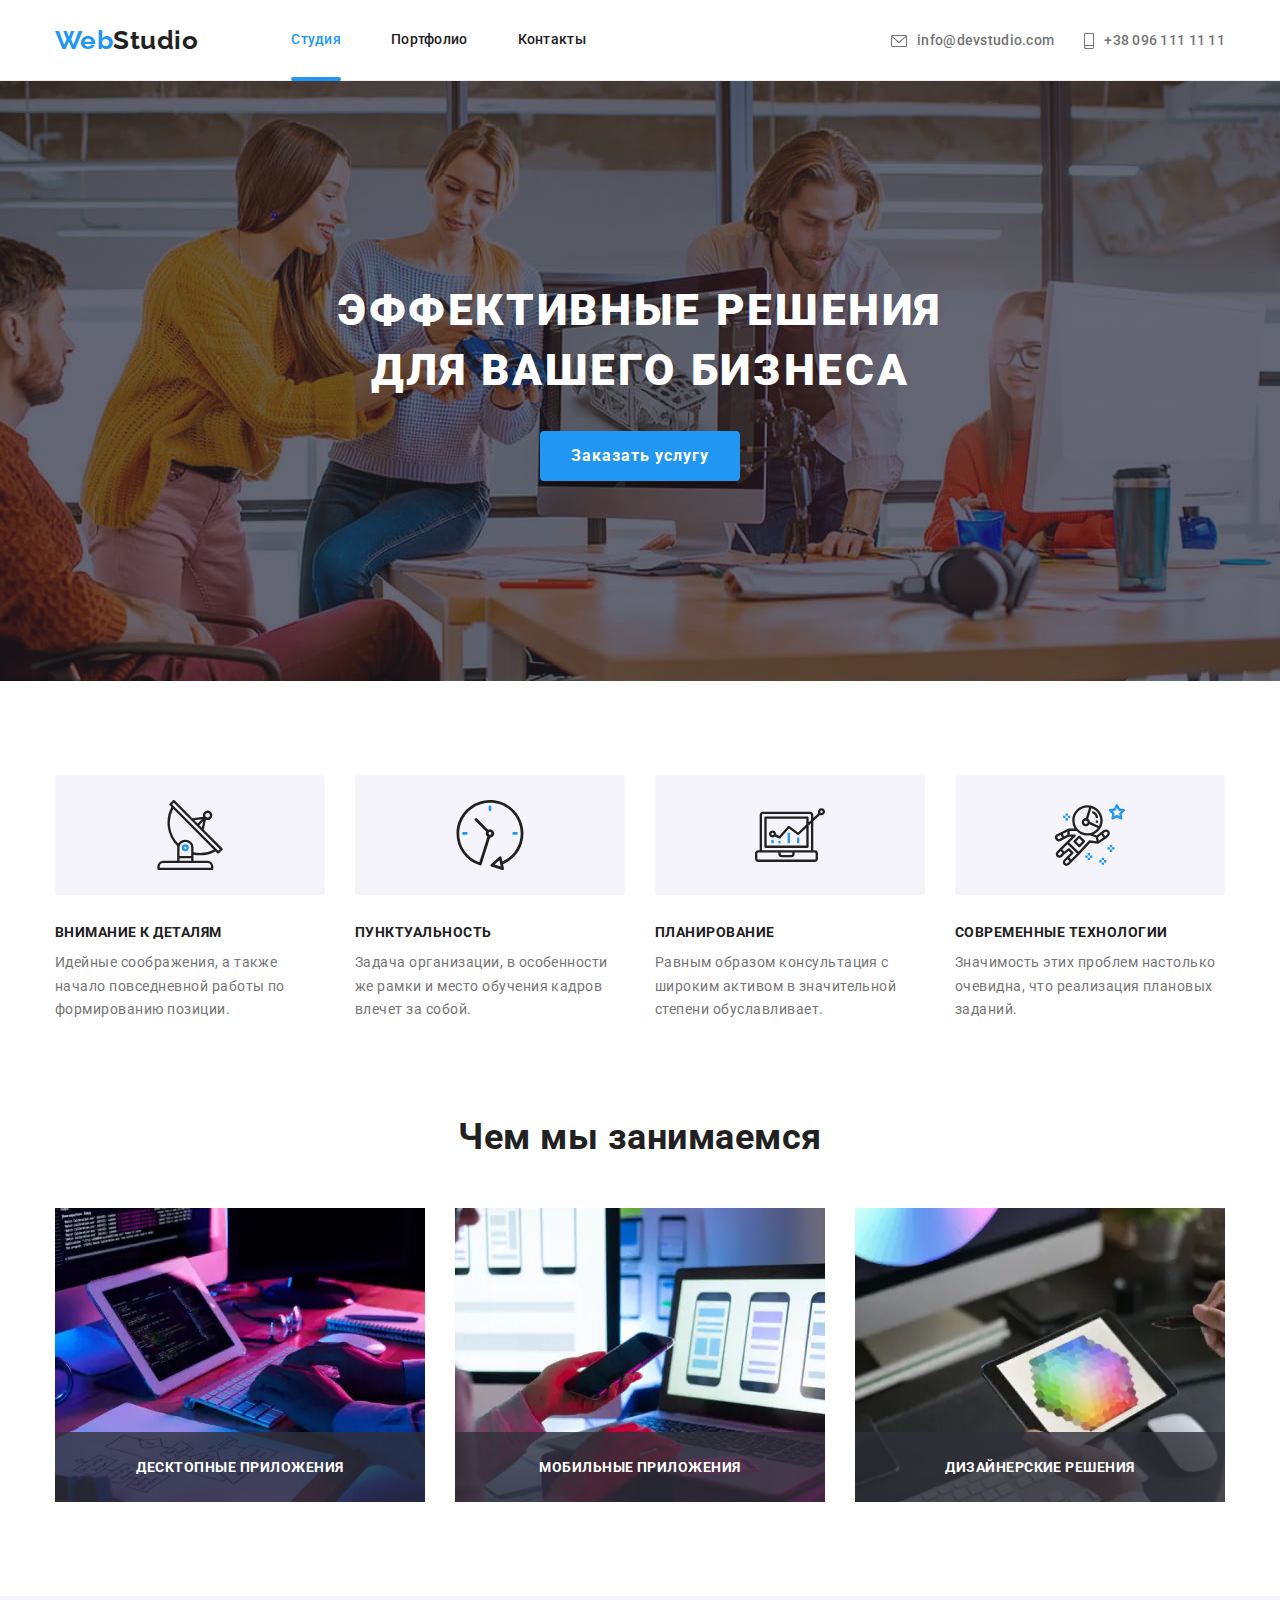
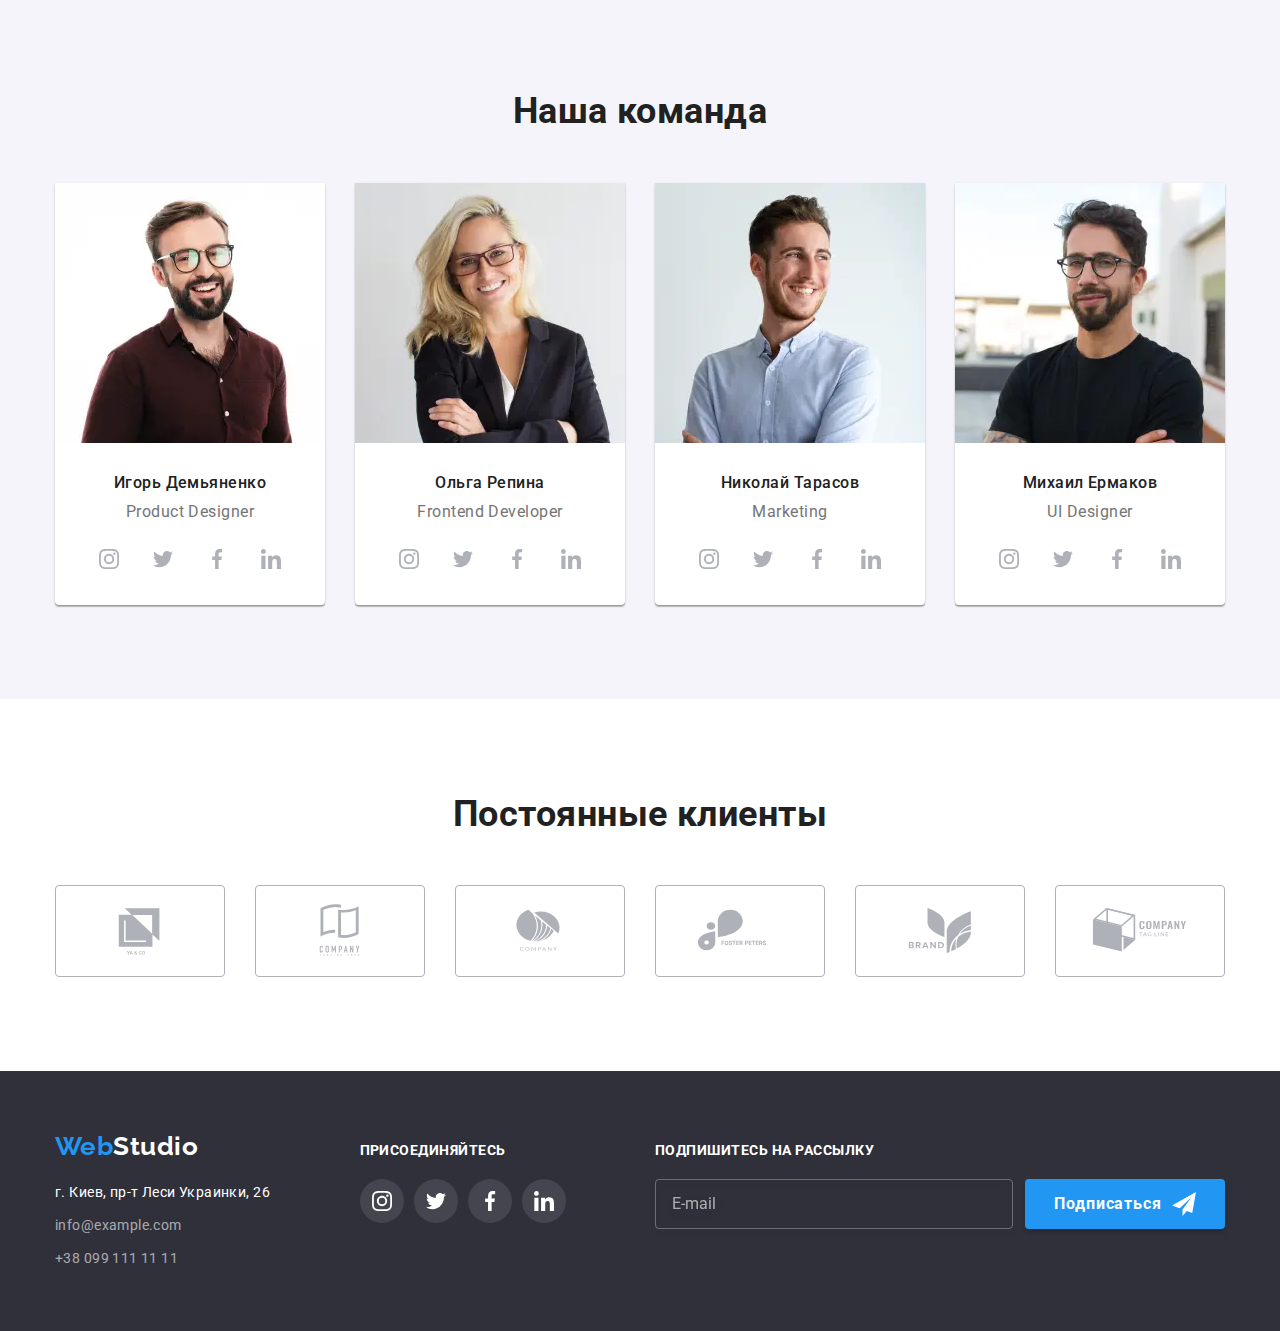
==== commit e9f079cf: "final commit" ====
--- a/index.html
+++ b/index.html
@@ -1,7 +1,7 @@
 <!DOCTYPE html>
 <html lang="ru">
   <head>
-    <meta name="viewport" content="width=fevice-width, initial-scale=1.0" />
+    <meta name="viewport" content="width=device-width, initial-scale=1.0" />
     <meta charset="UTF-8" />
     <meta name="description" content="Вебстудия, г. Киев" />
     <meta http-equiv="X-UA-Compatible" content="IE=edge" />
@@ -239,6 +239,14 @@
               <picture>
                 <source
                   srcset="
+                    ./images/specialisation-001-370.webp    370w,
+                    ./images/specialisation-001-370@2x.webp 740w
+                  "
+                  sizes="370px"
+                  type="image/webp"
+                />
+                <source
+                  srcset="
                     ./images/specialisation-001-370.jpg    370w,
                     ./images/specialisation-001-370@2x.jpg 740w
                   "
@@ -247,6 +255,7 @@
                 />
                 <img
                   src="./images/specialisation-001-370.jpg"
+                  loading="lazy"
                   alt="монитор, клавиатура и планшет на столе"
                 />
               </picture>
@@ -258,6 +267,14 @@
               <picture>
                 <source
                   srcset="
+                    ./images/specialisation-002-370.webp    370w,
+                    ./images/specialisation-002-370@2x.webp 740w
+                  "
+                  sizes="370px"
+                  type="image/webp"
+                />
+                <source
+                  srcset="
                     ./images/specialisation-002-370.jpg    370w,
                     ./images/specialisation-002-370@2x.jpg 740w
                   "
@@ -266,6 +283,7 @@
                 />
                 <img
                   src="./images/specialisation-002-370.jpg"
+                  loading="lazy"
                   alt="монитор, клавиатура и планшет на столе"
                 />
               </picture>
@@ -277,6 +295,14 @@
               <picture>
                 <source
                   srcset="
+                    ./images/specialisation-003-370.webp    370w,
+                    ./images/specialisation-003-370@2x.webp 740w
+                  "
+                  sizes="370px"
+                  type="image/webp"
+                />
+                <source
+                  srcset="
                     ./images/specialisation-003-370.jpg    370w,
                     ./images/specialisation-003-370@2x.jpg 740w
                   "
@@ -285,6 +311,7 @@
                 />
                 <img
                   src="./images/specialisation-003-370.jpg"
+                  loading="lazy"
                   alt="монитор, клавиатура и планшет на столе"
                 />
               </picture>
@@ -306,11 +333,38 @@
               <picture>
                 <source
                   srcset="
+                    ./images/team-product-designer-450.webp    450w,
+                    ./images/team-product-designer-450@2x.webp 900w
+                  "
+                  media="(max-width: 767px)"
+                  sizes="450px"
+                  type="image/webp"
+                />
+                <source
+                  srcset="
+                    ./images/team-product-designer-354.webp    354w,
+                    ./images/team-product-designer-354@2x.webp 708w
+                  "
+                  media="(min-width: 768px) and (max-width: 1199px)"
+                  sizes="354px"
+                />
+                <source
+                  srcset="
+                    ./images/team-product-designer-270.webp    270w,
+                    ./images/team-product-designer-270@2x.webp 540w
+                  "
+                  media="(min-width: 1200px)"
+                  sizes="270px"
+                  type="image/webp"
+                />
+                <source
+                  srcset="
                     ./images/team-product-designer-450.jpg    450w,
                     ./images/team-product-designer-450@2x.jpg 900w
                   "
                   media="(max-width: 767px)"
                   sizes="450px"
+                  type="image/webp"
                 />
                 <source
                   srcset="
@@ -328,7 +382,11 @@
                   media="(min-width: 1200px)"
                   sizes="270px"
                 />
-                <img src="./images/team-product-designer-450.jpg" alt="Игорь Демьяненко" />
+                <img
+                  src="./images/team-product-designer-450.jpg"
+                  loading="lazy"
+                  alt="Игорь Демьяненко"
+                />
               </picture>
               <div class="team__meta">
                 <h3 class="team__title">Игорь Демьяненко</h3>
@@ -369,6 +427,33 @@
               <picture>
                 <source
                   srcset="
+                    ./images/team-frontend-developer-450.webp    450w,
+                    ./images/team-frontend-developer-450@2x.webp 900w
+                  "
+                  media="(max-width: 767px)"
+                  sizes="450px"
+                  type="image/webp"
+                />
+                <source
+                  srcset="
+                    ./images/team-frontend-developer-354.webp    354w,
+                    ./images/team-frontend-developer-354@2x.webp 708w
+                  "
+                  media="(min-width: 768px) and (max-width: 1199px)"
+                  sizes="354px"
+                  type="image/webp"
+                />
+                <source
+                  srcset="
+                    ./images/team-frontend-developer-270.webp    270w,
+                    ./images/team-frontend-developer-270@2x.webp 540w
+                  "
+                  media="(min-width: 1200px)"
+                  sizes="270px"
+                  type="image/webp"
+                />
+                <source
+                  srcset="
                     ./images/team-frontend-developer-450.jpg    450w,
                     ./images/team-frontend-developer-450@2x.jpg 900w
                   "
@@ -391,7 +476,11 @@
                   media="(min-width: 1200px)"
                   sizes="270px"
                 />
-                <img src="./images/team-frontend-developer-450.jpg" alt="Ольга Репина" />
+                <img
+                  src="./images/team-frontend-developer-450.jpg"
+                  loading="lazy"
+                  alt="Ольга Репина"
+                />
               </picture>
               <div class="team__meta">
                 <h3 class="team__title">Ольга Репина</h3>
@@ -432,6 +521,33 @@
               <picture>
                 <source
                   srcset="
+                    ./images/team-marketing-450.webp    450w,
+                    ./images/team-marketing-450@2x.webp 900w
+                  "
+                  media="(max-width: 767px)"
+                  sizes="450px"
+                  type="image/webp"
+                />
+                <source
+                  srcset="
+                    ./images/team-marketing-354.webp    354w,
+                    ./images/team-marketing-354@2x.webp 708w
+                  "
+                  media="(min-width: 768px) and (max-width: 1199px)"
+                  sizes="354px"
+                  type="image/webp"
+                />
+                <source
+                  srcset="
+                    ./images/team-marketing-270.webp    270w,
+                    ./images/team-marketing-270@2x.webp 540w
+                  "
+                  media="(min-width: 1200px)"
+                  sizes="270px"
+                  type="image/webp"
+                />
+                <source
+                  srcset="
                     ./images/team-marketing-450.jpg    450w,
                     ./images/team-marketing-450@2x.jpg 900w
                   "
@@ -454,7 +570,7 @@
                   media="(min-width: 1200px)"
                   sizes="270px"
                 />
-                <img src="./images/team-marketing-450.jpg" alt="Николай Тарасов" />
+                <img src="./images/team-marketing-450.jpg" loading="lazy" alt="Николай Тарасов" />
               </picture>
               <div class="team__meta">
                 <h3 class="team__title">Николай Тарасов</h3>
@@ -495,6 +611,33 @@
               <picture>
                 <source
                   srcset="
+                    ./images/team-ui-designer-450.webp    450w,
+                    ./images/team-ui-designer-450@2x.webp 900w
+                  "
+                  media="(max-width: 767px)"
+                  sizes="450px"
+                  type="image/webp"
+                />
+                <source
+                  srcset="
+                    ./images/team-ui-designer-354.webp    354w,
+                    ./images/team-ui-designer-354@2x.webp 708w
+                  "
+                  media="(min-width: 768px) and (max-width: 1199px)"
+                  sizes="354px"
+                  type="image/webp"
+                />
+                <source
+                  srcset="
+                    ./images/team-ui-designer-270.webp    270w,
+                    ./images/team-ui-designer-270@2x.webp 540w
+                  "
+                  media="(min-width: 1200px)"
+                  sizes="270px"
+                  type="image/webp"
+                />
+                <source
+                  srcset="
                     ./images/team-ui-designer-450.jpg    450w,
                     ./images/team-ui-designer-450@2x.jpg 900w
                   "
@@ -517,7 +660,7 @@
                   media="(min-width: 1200px)"
                   sizes="270px"
                 />
-                <img src="./images/team-ui-designer-450.jpg" alt="Михаил Ермаков" />
+                <img src="./images/team-ui-designer-450.jpg" loading="lazy" alt="Михаил Ермаков" />
               </picture>
               <div class="team__meta">
                 <h3 class="team__title">Михаил Ермаков</h3>
--- a/css/main.min.css
+++ b/css/main.min.css
@@ -1,3 +1,3 @@
 /*! modern-normalize v1.1.0 | MIT License | https://github.com/sindresorhus/modern-normalize */*,::after,::before{-webkit-box-sizing:border-box;box-sizing:border-box}html{-moz-tab-size:4;-o-tab-size:4;tab-size:4}html{line-height:1.15;-webkit-text-size-adjust:100%}body{margin:0}body{font-family:system-ui, -apple-system, 'Segoe UI', Roboto, Helvetica, Arial, sans-serif,- 'Apple Color Emoji', 'Segoe UI Emoji'}hr{height:0;color:inherit}abbr[title]{-webkit-text-decoration:underline dotted;text-decoration:underline dotted}b,strong{font-weight:bolder}code,kbd,pre,samp{font-family:ui-monospace, SFMono-Regular, Consolas, 'Liberation Mono', Menlo, monospace;font-size:1em}small{font-size:80%}sub,sup{font-size:75%;line-height:0;position:relative;vertical-align:baseline}sub{bottom:-0.25em}sup{top:-0.5em}table{text-indent:0;border-color:inherit}button,input,optgroup,select,textarea{font-family:inherit;font-size:100%;line-height:1.15;margin:0}button,select{text-transform:none}[type='button'],[type='reset'],[type='submit'],button{-webkit-appearance:button}::-moz-focus-inner{border-style:none;padding:0}:-moz-focusring{outline:1px dotted ButtonText}:-moz-ui-invalid{box-shadow:none}legend{padding:0}progress{vertical-align:baseline}::-webkit-inner-spin-button,::-webkit-outer-spin-button{height:auto}[type='search']{-webkit-appearance:textfield;outline-offset:-2px}::-webkit-search-decoration{-webkit-appearance:none}::-webkit-file-upload-button{-webkit-appearance:button;font:inherit}summary{display:list-item}h1,h2,h3,h4,h5,h6,p{margin:0}ul{padding:0;margin:0;list-style:none}img{display:block;max-width:100%;height:auto}body{background-color:#fff;color:#757575;font-family:"Roboto",sans-serif;letter-spacing:0.03em}.container{margin-top:0;margin-bottom:0;margin-left:auto;margin-right:auto;padding-top:0;padding-bottom:0;padding-left:15px;padding-right:15px;width:100%;min-width:300px;max-width:480px}@media screen and (min-width: 768px){.container{max-width:768px}}@media screen and (min-width: 1200px){.container{max-width:1200px}}.section{padding-top:60px;padding-bottom:60px}.section--team{background-color:#f5f4fa}@media screen and (min-width: 1200px){.section{padding-top:94px;padding-bottom:94px}}.section--specialisation{display:none;padding-top:0}@media screen and (min-width: 1200px){.section--specialisation{display:block}}.section__title{margin-bottom:30px;color:#212121;font-weight:700;font-size:28px;line-height:1.18;text-align:center}@media screen and (min-width: 1200px){.section__title{margin-bottom:50px;font-size:36px;line-height:1.17}}.button{display:-webkit-box;display:-ms-flexbox;display:flex;-webkit-box-pack:center;-ms-flex-pack:center;justify-content:center;-webkit-box-align:center;-ms-flex-align:center;align-items:center;min-width:200px;min-height:50px;margin-top:0;margin-left:auto;margin-right:auto;margin-bottom:0;padding-top:10px;padding-bottom:10px;padding-left:10px;padding-right:10px;color:#fff;font-family:"Roboto",sans-serif;font-weight:700;font-size:16px;line-height:1.87;letter-spacing:0.06em;text-align:center;cursor:pointer;background-color:#2196f3;border:1px transparent;border-radius:4px;-webkit-box-shadow:0px 4px 4px rgba(0,0,0,0.15);box-shadow:0px 4px 4px rgba(0,0,0,0.15)}.button:hover,.button:focus{background:#188ce8;-webkit-box-shadow:0px 4px 4px rgba(0,0,0,0.25);box-shadow:0px 4px 4px rgba(0,0,0,0.25);outline:none}.button__icon{display:-webkit-inline-box;display:-ms-inline-flexbox;display:inline-flex;width:24px;height:24px}.button__icon--append{margin-left:10px}.header{position:relative;padding-top:16px;padding-bottom:16px;border-bottom:1px solid #ececec}@media screen and (min-width: 768px){.header{padding-top:0;padding-bottom:0}}.header__content{display:block}@media screen and (min-width: 768px){.header__content{display:-webkit-box;display:-ms-flexbox;display:flex;-webkit-box-align:center;-ms-flex-align:center;align-items:center}}.logo{display:block;margin-top:0;margin-bottom:0;margin-left:0;margin-right:0;color:#212121;font-family:"Raleway",sans-serif;font-weight:700;font-size:24px;line-height:1.17;text-decoration:none}.logo:focus{outline:#2196f3 solid 1px}@media screen and (min-width: 768px){.logo{margin-right:88px}}@media screen and (min-width: 1200px){.logo{margin-right:93px;font-size:26px;line-height:1.17}}.logo--inverse{margin-bottom:20px;margin-right:0;color:#fff;text-align:center}@media screen and (min-width: 1200px){.logo--inverse{text-align:left}}.logo--accent{color:#2196f3}.menu{display:none;padding-left:40px;padding-right:40px;padding-top:48px;padding-bottom:48px;z-index:990;background-color:#fff}@media screen and (max-width: 767px){.menu.is-open{display:block;position:absolute;top:0;left:0;width:100%;height:796px}}@media screen and (min-width: 768px){.menu{-ms-flex-preferred-size:100%;flex-basis:100%;display:-webkit-box;display:-ms-flexbox;display:flex;-webkit-box-pack:justify;-ms-flex-pack:justify;justify-content:space-between;-webkit-box-align:center;-ms-flex-align:center;align-items:center;padding-left:0;padding-right:0;padding-top:0;padding-bottom:0}}.menu__button{position:absolute;top:10px;right:0;display:-webkit-inline-box;display:-ms-inline-flexbox;display:inline-flex;margin-left:auto;margin-right:0;margin-top:0;margin-bottom:0;padding:0;z-index:991;border-color:transparent;background-color:transparent;cursor:pointer;color:#212121}.menu__button:focus{outline:none}@media screen and (min-width: 768px){.menu__button{display:none}}.menu__icon{fill:currentColor;-webkit-transition-property:color;transition-property:color;-webkit-transition-duration:250ms;transition-duration:250ms;-webkit-transition-timing-function:cubic-bezier(0.4, 0, 0.2, 1);transition-timing-function:cubic-bezier(0.4, 0, 0.2, 1)}.menu__icon--menu{display:block}.menu__button.is-open .menu__icon--menu{display:none}.menu__icon--close{display:none}.menu__button.is-open .menu__icon--close{display:block}.menu__button:hover .menu__icon,.menu__button:focus .menu__icon{color:#2196f3}.site-nav{display:block;margin-bottom:302px}@media screen and (min-width: 768px){.site-nav{display:-webkit-box;display:-ms-flexbox;display:flex;margin-bottom:0}}.site-nav__item:not(:last-child){margin-bottom:32px}@media screen and (min-width: 768px){.site-nav__item:not(:last-child){margin-bottom:0;margin-right:50px}}.site-nav__link{display:block;color:#212121;font-weight:500;font-size:40px;line-height:1.18;letter-spacing:0.02em;text-decoration:none;-webkit-transition-property:color;transition-property:color;-webkit-transition-duration:250ms;transition-duration:250ms;-webkit-transition-timing-function:cubic-bezier(0.4, 0, 0.2, 1);transition-timing-function:cubic-bezier(0.4, 0, 0.2, 1)}@media screen and (min-width: 768px){.site-nav__link{position:relative;padding-top:32px;padding-bottom:32px;font-size:14px;line-height:1.14}}.site-nav__link:hover,.site-nav__link:focus,.site-nav__link--current{color:#2196f3;outline:none}.site-nav__link--current:focus{outline:#2196f3 solid 1px}@media screen and (min-width: 768px){.site-nav__link--current::after{position:absolute;bottom:-1px;left:0;content:'';width:100%;height:4px;background-color:#2196f3;border-radius:2px}}.contacts{display:-webkit-box;display:-ms-flexbox;display:flex;-ms-flex-wrap:wrap;flex-wrap:wrap;-webkit-box-orient:vertical;-webkit-box-direction:reverse;-ms-flex-direction:column-reverse;flex-direction:column-reverse;margin-bottom:64px}@media screen and (min-width: 768px){.contacts{-webkit-box-orient:vertical;-webkit-box-direction:normal;-ms-flex-direction:column;flex-direction:column;margin-left:auto;margin-bottom:0}}@media screen and (min-width: 1200px){.contacts{-ms-flex-wrap:nowrap;flex-wrap:nowrap;-webkit-box-orient:horizontal;-webkit-box-direction:normal;-ms-flex-direction:row;flex-direction:row;-webkit-box-align:center;-ms-flex-align:center;align-items:center}}.contacts__item:last-child{margin-bottom:32px}@media screen and (min-width: 768px){.contacts__item:last-child{margin-bottom:0}}@media screen and (min-width: 768px){.contacts__item:first-child{margin-bottom:10px}}@media screen and (min-width: 1200px){.contacts__item:first-child{margin-right:30px;margin-bottom:0}}.contacts__link{font-weight:500;font-size:24px;line-height:1.17;letter-spacing:0.02em;text-decoration:none;color:#757575;-webkit-transition-property:color;transition-property:color;-webkit-transition-duration:250ms;transition-duration:250ms;-webkit-transition-timing-function:cubic-bezier(0.4, 0, 0.2, 1);transition-timing-function:cubic-bezier(0.4, 0, 0.2, 1)}@media screen and (max-width: 767px){.contacts__item:last-child .contacts__link{font-size:34px;line-height:1.18;color:#2196f3}}@media screen and (min-width: 768px){.contacts__link{font-size:12px;line-height:1.17;color:grtColor("text-primary")}}@media screen and (min-width: 1200px){.contacts__link{font-size:14px;line-height:1.14}}.contacts__link--semitransparent{color:rgba(255,255,255,0.6);font-weight:normal;font-size:14px;line-height:1.71;letter-spacing:0.03em}.contacts__link--white{color:#fff}.contacts__link:hover,.contacts__link:focus{color:#2196f3;outline:none}.contacts__icon{display:none;margin-right:8px;vertical-align:middle;fill:currentColor}@media screen and (min-width: 768px){.contacts__icon{display:inline-block}}.contacts__icon--mail{width:14px;height:10px}@media screen and (min-width: 1200px){.contacts__icon--mail{margin-right:10px;width:16px;height:12px}}.contacts__icon--phone{width:10px;height:14px}@media screen and (min-width: 1200px){.contacts__icon--phone{margin-right:10px;height:16px}}.hero{padding-top:118px;padding-bottom:118px;max-width:480px;margin-left:auto;margin-right:auto;text-align:center;background-color:#c4c4c4;background-image:-webkit-gradient(linear, left top, right top, from(rgba(47,48,58,0.4)), to(rgba(47,48,58,0.4))),url("../images/hero-background-480.jpg");background-image:linear-gradient(to right, rgba(47,48,58,0.4), rgba(47,48,58,0.4)),url("../images/hero-background-480.jpg");background-position:center;background-size:cover;background-repeat:no-repeat}@media (min-device-pixel-ratio: 2), (-webkit-min-device-pixel-ratio: 2), (min-resolution: 192dpi), (min-resolution: 2dppx){.hero{background-image:-webkit-gradient(linear, left top, right top, from(rgba(47,48,58,0.4)), to(rgba(47,48,58,0.4))),url("../images/hero-background-480@2x.jpg");background-image:linear-gradient(to right, rgba(47,48,58,0.4), rgba(47,48,58,0.4)),url("../images/hero-background-480@2x.jpg")}}@media screen and (min-width: 481px){.hero{max-width:768px;background-image:-webkit-gradient(linear, left top, right top, from(rgba(47,48,58,0.4)), to(rgba(47,48,58,0.4))),url("../images/hero-background-768.jpg");background-image:linear-gradient(to right, rgba(47,48,58,0.4), rgba(47,48,58,0.4)),url("../images/hero-background-768.jpg")}}@media screen and (min-width: 481px) and (min-device-pixel-ratio: 2), screen and (min-width: 481px) and (-webkit-min-device-pixel-ratio: 2), screen and (min-width: 481px) and (min-resolution: 192dpi), screen and (min-width: 481px) and (min-resolution: 2dppx){.hero{background-image:-webkit-gradient(linear, left top, right top, from(rgba(47,48,58,0.4)), to(rgba(47,48,58,0.4))),url("../images/hero-background-768@2x.jpg");background-image:linear-gradient(to right, rgba(47,48,58,0.4), rgba(47,48,58,0.4)),url("../images/hero-background-768@2x.jpg")}}@media screen and (min-width: 769px){.hero{max-width:1600px;background-image:-webkit-gradient(linear, left top, right top, from(rgba(47,48,58,0.4)), to(rgba(47,48,58,0.4))),url("../images/hero-background-1600.jpg");background-image:linear-gradient(to right, rgba(47,48,58,0.4), rgba(47,48,58,0.4)),url("../images/hero-background-1600.jpg")}}@media screen and (min-width: 769px) and (min-device-pixel-ratio: 2), screen and (min-width: 769px) and (-webkit-min-device-pixel-ratio: 2), screen and (min-width: 769px) and (min-resolution: 192dpi), screen and (min-width: 769px) and (min-resolution: 2dppx){.hero{background-image:-webkit-gradient(linear, left top, right top, from(rgba(47,48,58,0.4)), to(rgba(47,48,58,0.4))),url("../images/hero-background-1600@2x.jpg");background-image:linear-gradient(to right, rgba(47,48,58,0.4), rgba(47,48,58,0.4)),url("../images/hero-background-1600@2x.jpg")}}@media screen and (min-width: 1200px){.hero{padding-top:200px;padding-bottom:200px}}.hero__title{margin-bottom:30px;color:#fff;font-weight:900;font-size:26px;line-height:1.62;text-align:center;letter-spacing:0.06em;text-transform:uppercase}@media screen and (min-width: 1200px){.hero__title{font-size:44px;line-height:1.36}}.modal-backdrop{position:fixed;top:0;left:0;width:100vw;height:100vh;background-color:rgba(0,0,0,0.2);visibility:visible;opacity:1;z-index:999;-webkit-transition-property:opacity, visibility;transition-property:opacity, visibility;-webkit-transition-duration:250ms;transition-duration:250ms;-webkit-transition-timing-function:cubic-bezier(0.4, 0, 0.2, 1);transition-timing-function:cubic-bezier(0.4, 0, 0.2, 1)}.modal-backdrop.is-hidden{visibility:hidden;pointer-events:none;opacity:0}@media screen and (max-height: 608px){.modal-backdrop{overflow-y:scroll}}.modal-container{position:absolute;top:50%;left:50%;display:block;width:450px;height:609px;padding:40px;background-color:#fff;border-radius:4px;-webkit-box-shadow:0px 1px 3px rgba(0,0,0,0.12),0px 1px 1px rgba(0,0,0,0.14),0px 2px 1px rgba(0,0,0,0.2);box-shadow:0px 1px 3px rgba(0,0,0,0.12),0px 1px 1px rgba(0,0,0,0.14),0px 2px 1px rgba(0,0,0,0.2);-webkit-transform:translate(-50%, -50%) scale(1);transform:translate(-50%, -50%) scale(1);-webkit-transition-property:-webkit-transform;transition-property:-webkit-transform;transition-property:transform;transition-property:transform, -webkit-transform;-webkit-transition-duration:250ms;transition-duration:250ms;-webkit-transition-timing-function:cubic-bezier(0.4, 0, 0.2, 1);transition-timing-function:cubic-bezier(0.4, 0, 0.2, 1)}.modal-backdrop.is-hidden>.modal-container{-webkit-transform:translate(-50%, -50%) scale(0);transform:translate(-50%, -50%) scale(0)}@media screen and (max-height: 608px){.modal-container{top:100%}}@media screen and (min-width: 1200px){.modal-container{width:528px;height:581px}}.modal-container__button{position:absolute;top:8px;right:8px;display:-webkit-box;display:-ms-flexbox;display:flex;-webkit-box-pack:center;-ms-flex-pack:center;justify-content:center;-webkit-box-align:center;-ms-flex-align:center;align-items:center;width:30px;height:30px;padding:0;color:#212121;background-color:transparent;border:1px solid rgba(0,0,0,0.1);border-radius:50%}.modal-container__button:focus{outline:none}.modal-container__icon{fill:currentColor;-webkit-transition-property:color, -webkit-transform;transition-property:color, -webkit-transform;transition-property:color, transform;transition-property:color, transform, -webkit-transform;-webkit-transition-duration:250ms;transition-duration:250ms;-webkit-transition-timing-function:cubic-bezier(0.4, 0, 0.2, 1);transition-timing-function:cubic-bezier(0.4, 0, 0.2, 1)}.modal-container__button:hover .modal-container__icon,.modal-container__button:focus .modal-container__icon{color:#2196f3;-webkit-transform:rotateZ(360deg);transform:rotateZ(360deg)}.modal-container__title{margin-bottom:12px;font-weight:700;font-size:20px;line-height:1.5;text-align:center;color:#212121}@media screen and (min-width: 1200px){.modal-container__title{line-height:1.15}}.form{display:block}.form__field{position:relative;display:block;margin-top:0;margin-left:0;margin-right:0;margin-bottom:10px}.form__field--textarea{margin-bottom:20px}.form__field--checkbox{position:relative;margin-bottom:30px}@media screen and (min-width: 1200px){.form__field--checkbox{display:-webkit-box;display:-ms-flexbox;display:flex;-webkit-box-pack:center;-ms-flex-pack:center;justify-content:center}}.form__field:focus-within>.form__input,.form__field:focus-within>.form__icon{fill:#2196f3;border-color:#2196f3;outline:none}.form__label{display:block;margin-bottom:4px;font-size:12px;line-height:1.17;letter-spacing:0.01em}.form__input{width:100%;height:40px;padding-left:42px;padding-right:12px;color:inherit;background-color:inherit;border:1px solid rgba(33,33,33,0.2);border-radius:4px;-webkit-transition-property:border-color;transition-property:border-color;-webkit-transition-duration:250ms;transition-duration:250ms;-webkit-transition-timing-function:cubic-bezier(0.4, 0, 0.2, 1);transition-timing-function:cubic-bezier(0.4, 0, 0.2, 1)}.form__input--textarea{height:120px;padding-top:12px;padding-bottom:12px;padding-left:16px;padding-right:16px;resize:none}.form__input--textarea::-webkit-input-placeholder{color:rgba(117,117,117,0.5);font-size:14px;line-height:1.14;letter-spacing:0.01em}.form__input--textarea:-ms-input-placeholder{color:rgba(117,117,117,0.5);font-size:14px;line-height:1.14;letter-spacing:0.01em}.form__input--textarea::-ms-input-placeholder{color:rgba(117,117,117,0.5);font-size:14px;line-height:1.14;letter-spacing:0.01em}.form__input--textarea::placeholder{color:rgba(117,117,117,0.5);font-size:14px;line-height:1.14;letter-spacing:0.01em}.form__icon{position:absolute;bottom:21px;left:12px;fill:#212121;-webkit-transform:translateY(50%);transform:translateY(50%);-webkit-transition-property:fill;transition-property:fill;-webkit-transition-duration:250ms;transition-duration:250ms;-webkit-transition-timing-function:cubic-bezier(0.4, 0, 0.2, 1);transition-timing-function:cubic-bezier(0.4, 0, 0.2, 1)}.form__input-checkbox--hidden{position:absolute;width:1px;height:1px;overflow:hidden;clip:rect(0 0 0 0)}.form__label-checkbox{display:-webkit-box;display:-ms-flexbox;display:flex;-webkit-box-align:center;-ms-flex-align:center;align-items:center;margin-left:auto;margin-right:auto;font-size:12px;line-height:1.17}@media screen and (min-width: 1200px){.form__label-checkbox{font-size:14px;line-height:1.71}}.form__icon-checkbox{display:-webkit-inline-box;display:-ms-inline-flexbox;display:inline-flex;-webkit-box-pack:center;-ms-flex-pack:center;justify-content:center;-webkit-box-align:center;-ms-flex-align:center;align-items:center;width:16px;height:15px;margin-left:0;margin-top:0;margin-bottom:0;margin-right:auto;color:transparent;border:2px solid #212121;border-radius:2px;-webkit-box-shadow:none;box-shadow:none;fill:currentColor;stroke:currentColor;-webkit-transition-property:color border-color background-color box-shadow;transition-property:color border-color background-color box-shadow;-webkit-transition-duration:250ms;transition-duration:250ms;-webkit-transition-timing-function:cubic-bezier(0.4, 0, 0.2, 1);transition-timing-function:cubic-bezier(0.4, 0, 0.2, 1)}.form__input-checkbox:checked+.form__icon-checkbox{color:#fff;border-color:transparent;background-color:#2196f3}@media screen and (min-width: 1200px){.form__icon-checkbox{margin-right:8px}}.agreement-link{display:inline-block;color:#2196f3;text-decoration:underline}.features{display:block}@media screen and (min-width: 768px){.features{display:-webkit-box;display:-ms-flexbox;display:flex;-ms-flex-wrap:wrap;flex-wrap:wrap}}.features__item{display:block}.features__item:not(:last-child){margin-bottom:30px}@media screen and (min-width: 768px){.features__item{-ms-flex-preferred-size:calc((100% - 30px) / 2);flex-basis:calc((100% - 30px) / 2)}.features__item:not(:nth-child(2n)){margin-right:30px}.features__item:nth-child(2n),.features__item:last-child{margin-right:0}.features__item:nth-last-child(-n+2){margin-bottom:0}}@media screen and (min-width: 1200px){.features__item{-ms-flex-preferred-size:calc((100% - 90px) / 4);flex-basis:calc((100% - 90px) / 4)}.features__item:not(:nth-child(4n)){margin-right:30px}.features__item:nth-child(4n),.features__item:last-child{margin-right:0}.features__item:nth-last-child(-n+4){margin-bottom:0}}.features__icon{display:-webkit-box;display:-ms-flexbox;display:flex;-webkit-box-pack:center;-ms-flex-pack:center;justify-content:center;-webkit-box-align:center;-ms-flex-align:center;align-items:center;height:120px;margin-bottom:30px;background-color:#f5f4fa;border-radius:4px}.features__title{margin-bottom:10px;color:#212121;font-weight:700;font-size:14px;line-height:1.14;text-transform:uppercase;text-align:center}@media screen and (min-width: 768px){.features__title{text-align:left}}.features__text{font-size:14px;line-height:1.71}.specialisation{display:-webkit-box;display:-ms-flexbox;display:flex}.specialisation__item{-ms-flex-preferred-size:calc((100% - 60px) / 3);flex-basis:calc((100% - 60px) / 3);position:relative}.specialisation__item:not(:last-child){margin-right:30px}.specialisation__text-container{position:absolute;bottom:0;left:0;display:-webkit-box;display:-ms-flexbox;display:flex;-webkit-box-pack:center;-ms-flex-pack:center;justify-content:center;-webkit-box-align:center;-ms-flex-align:center;align-items:center;width:100%;height:70px;background:rgba(47,48,58,0.8)}.specialisation__text{color:#fff;font-weight:700;font-size:14px;line-height:1.14;text-align:center;text-transform:uppercase}.team{display:block}@media screen and (min-width: 768px){.team{display:-webkit-box;display:-ms-flexbox;display:flex;-ms-flex-wrap:wrap;flex-wrap:wrap}}.team__item{display:block;background-color:#fff;border-bottom-left-radius:4px;border-bottom-right-radius:4px;-webkit-box-shadow:0px 1px 3px rgba(0,0,0,0.12),0px 1px 1px rgba(0,0,0,0.14),0px 2px 1px rgba(0,0,0,0.2);box-shadow:0px 1px 3px rgba(0,0,0,0.12),0px 1px 1px rgba(0,0,0,0.14),0px 2px 1px rgba(0,0,0,0.2)}.team__item:not(:last-child){margin-bottom:30px}@media screen and (min-width: 768px){.team__item{-ms-flex-preferred-size:calc((100% - 30px) / 2);flex-basis:calc((100% - 30px) / 2)}.team__item:not(:nth-child(2n)){margin-right:30px}.team__item:nth-child(2n),.team__item:last-child{margin-right:0}.team__item:nth-last-child(-n+2){margin-bottom:0}}@media screen and (min-width: 1200px){.team__item{-ms-flex-preferred-size:calc((100% - 90px) / 4);flex-basis:calc((100% - 90px) / 4)}.team__item:not(:nth-child(4n)){margin-right:30px}.team__item:nth-child(4n),.team__item:last-child{margin-right:0}.team__item:nth-last-child(-n+4){margin-bottom:0}}.team__meta{padding-top:30px;padding-bottom:24px;text-align:center}.team__title{margin-bottom:10px;color:#212121;font-weight:500;font-size:16px;line-height:1.19}.team__description{margin-bottom:16px;font-size:16px;line-height:1.19}.social{display:-webkit-box;display:-ms-flexbox;display:flex;-webkit-box-pack:center;-ms-flex-pack:center;justify-content:center;-webkit-box-align:center;-ms-flex-align:center;align-items:center;margin-left:auto;margin-right:auto}.social--text{-webkit-box-pack:start;-ms-flex-pack:start;justify-content:flex-start}@media screen and (min-width: 768px){.social--text{display:none}}.social__item:not(:last-child){margin-right:10px}.social__item--text:not(:last-child){margin-right:0;padding-right:10px;border-right:1px solid rgba(33,33,33,0.2)}.social__item--text:not(:first-child){padding-left:10px}.social__link{display:-webkit-box;display:-ms-flexbox;display:flex;-webkit-box-pack:center;-ms-flex-pack:center;justify-content:center;-webkit-box-align:center;-ms-flex-align:center;align-items:center;height:44px;width:44px;color:#afb1b8;border-radius:50%;-webkit-transition-property:color, background-color;transition-property:color, background-color;-webkit-transition-duration:250ms;transition-duration:250ms;-webkit-transition-timing-function:cubic-bezier(0.4, 0, 0.2, 1);transition-timing-function:cubic-bezier(0.4, 0, 0.2, 1)}.social__link--white{color:#fff;background-color:rgba(255,255,255,0.1)}.social__link:hover,.social__link:focus{background-color:#2196f3;color:#fff;outline:none}.social__link-text{font-weight:500;font-size:18px;line-height:1.22;text-decoration:none;letter-spacing:0.02em;color:#2196f3}.social__icon{display:block;fill:currentColor}.clients{display:-webkit-box;display:-ms-flexbox;display:flex;-webkit-box-align:center;-ms-flex-align:center;align-items:center;-ms-flex-wrap:wrap;flex-wrap:wrap}.clients__item{margin-bottom:30px;-ms-flex-preferred-size:calc((100% - 30px) / 2);flex-basis:calc((100% - 30px) / 2)}.clients__item:not(:nth-child(2n)){margin-right:30px}.clients__item:nth-child(2n),.clients__item:last-child{margin-right:0}.clients__item:nth-last-child(-n+2){margin-bottom:0}@media screen and (min-width: 768px){.clients__item{-ms-flex-preferred-size:calc((100% - 60px) / 3);flex-basis:calc((100% - 60px) / 3)}.clients__item:not(:nth-child(3n)){margin-right:30px}.clients__item:nth-child(3n),.clients__item:last-child{margin-right:0}.clients__item:nth-last-child(-n+3){margin-bottom:0}}@media screen and (min-width: 1200px){.clients__item{-ms-flex-preferred-size:calc((100% - 150px) / 6);flex-basis:calc((100% - 150px) / 6)}.clients__item:not(:nth-child(6n)){margin-right:30px}.clients__item:nth-child(6n),.clients__item:last-child{margin-right:0}.clients__item:nth-last-child(-n+6){margin-bottom:0}}.clients__link{display:-webkit-box;display:-ms-flexbox;display:flex;-webkit-box-pack:center;-ms-flex-pack:center;justify-content:center;-webkit-box-align:center;-ms-flex-align:center;align-items:center;width:100%;height:92px;color:#afb1b8;border:1px solid #afb1b8;border-radius:4px;text-decoration:none;-webkit-transition-property:color, border-color;transition-property:color, border-color;-webkit-transition-duration:250ms;transition-duration:250ms;-webkit-transition-timing-function:cubic-bezier(0.4, 0, 0.2, 1);transition-timing-function:cubic-bezier(0.4, 0, 0.2, 1)}.clients__link:hover,.clients__link:focus{border-color:#2196f3;color:#2196f3;outline:none}.clients__icon{display:block;fill:currentColor}.filter{display:-webkit-box;display:-ms-flexbox;display:flex;-ms-flex-wrap:wrap;flex-wrap:wrap;-webkit-box-pack:start;-ms-flex-pack:start;justify-content:flex-start;margin-bottom:40px}@media screen and (min-width: 768px){.filter{-webkit-box-pack:center;-ms-flex-pack:center;justify-content:center;margin-bottom:30px}}@media screen and (min-width: 1200px){.filter{margin-bottom:50px}}.filter__item:not(:last-child){margin-right:8px}@media screen and (max-width: 767px){.filter__item{margin-bottom:15px}.filter__item:not(:nth-child(3n)){margin-right:8px}.filter__item:nth-child(3n),.filter__item:last-child{margin-right:0}.filter__item:nth-last-child(-n+3){margin-bottom:0}}.filter__button{min-height:38px;padding-top:6px;padding-bottom:6px;padding-left:22px;padding-right:22px;font-family:"Roboto",sans-serif;font-weight:500;font-size:16px;line-height:1.63;text-align:center;letter-spacing:0.03em;color:#212121;background-color:#f5f4fa;cursor:pointer;border:1px transparent;border-radius:4px;-webkit-transition-property:color, background-color, -webkit-box-shadow;transition-property:color, background-color, -webkit-box-shadow;transition-property:color, background-color, box-shadow;transition-property:color, background-color, box-shadow, -webkit-box-shadow;-webkit-transition-duration:250ms;transition-duration:250ms;-webkit-transition-timing-function:cubic-bezier(0.4, 0, 0.2, 1);transition-timing-function:cubic-bezier(0.4, 0, 0.2, 1)}.filter__button:hover,.filter__button:focus{color:#fff;background-color:#2196f3;-webkit-box-shadow:0px 3px 1px rgba(0,0,0,0.1),0px 1px 2px rgba(0,0,0,0.08),0px 2px 2px rgba(0,0,0,0.12);box-shadow:0px 3px 1px rgba(0,0,0,0.1),0px 1px 2px rgba(0,0,0,0.08),0px 2px 2px rgba(0,0,0,0.12);outline:none}.product-set{display:block}@media screen and (min-width: 768px){.product-set{display:-webkit-box;display:-ms-flexbox;display:flex;-ms-flex-wrap:wrap;flex-wrap:wrap;margin-top:calc(-1 * 30px);margin-left:calc(-1 * 30px)}}.product-set__item{display:block;background-color:#fff}@media screen and (max-width: 767px){.product-set__item:not(:last-child){margin-bottom:30px}}@media screen and (min-width: 768px){.product-set__item{-ms-flex-preferred-size:calc(100% / 2 - 30px);flex-basis:calc(100% / 2 - 30px);margin-left:30px;margin-top:30px}}@media screen and (min-width: 1200px){.product-set__item{-ms-flex-preferred-size:calc(100% / 3 - 30px);flex-basis:calc(100% / 3 - 30px)}}.product{width:100%;height:100%}.product__link{display:block;width:100%;height:100%;color:#757575;text-decoration:none;-webkit-transition-property:-webkit-box-shadow;transition-property:-webkit-box-shadow;transition-property:box-shadow;transition-property:box-shadow, -webkit-box-shadow;-webkit-transition-duration:250ms;transition-duration:250ms;-webkit-transition-timing-function:cubic-bezier(0.4, 0, 0.2, 1);transition-timing-function:cubic-bezier(0.4, 0, 0.2, 1)}@media screen and (min-width: 768px){.product__link{display:-webkit-box;display:-ms-flexbox;display:flex;-webkit-box-orient:vertical;-webkit-box-direction:normal;-ms-flex-direction:column;flex-direction:column}}.product__link:hover,.product__link:focus{-webkit-box-shadow:0px 1px 1px rgba(0,0,0,0.12),0px 4px 4px rgba(0,0,0,0.06),1px 4px 6px rgba(0,0,0,0.16);box-shadow:0px 1px 1px rgba(0,0,0,0.12),0px 4px 4px rgba(0,0,0,0.06),1px 4px 6px rgba(0,0,0,0.16);outline:none}.product__overlay-container{position:relative;overflow:hidden}.product__overlay{position:absolute;top:0;left:0;width:100%;height:100%;padding-top:63px;padding-bottom:63px;padding-left:24px;padding-right:24px;background-color:rgba(33,150,243,0.9);-webkit-transform:translateY(100%);transform:translateY(100%);-webkit-transition-duration:250ms;transition-duration:250ms;-webkit-transition-timing-function:cubic-bezier(0.4, 0, 0.2, 1);transition-timing-function:cubic-bezier(0.4, 0, 0.2, 1)}.product__link:hover .product__overlay,.product__link:focus .product__overlay{-webkit-transform:translateY(0);transform:translateY(0);-webkit-transition-duration:250ms;transition-duration:250ms;-webkit-transition-timing-function:cubic-bezier(0.4, 0, 0.2, 1);transition-timing-function:cubic-bezier(0.4, 0, 0.2, 1)}.product__overlay-description{color:#fff;font-size:18px;line-height:1.56}.product__meta{padding-top:20px;padding-bottom:20px;padding-left:24px;padding-right:24px;border-bottom:1px solid #eee;border-left:1px solid #eee;border-right:1px solid #eee}@media screen and (min-width: 768px){.product__meta{-webkit-box-flex:1;-ms-flex-positive:1;flex-grow:1}}.product__title{color:#212121;margin-bottom:4px;font-weight:700;font-size:18px;line-height:2;letter-spacing:0.06em}.product__description{font-size:16px;line-height:1.88}.footer{padding-top:60px;padding-bottom:60px;background-color:#2f303a}.footer__content{display:block}@media screen and (min-width: 768px){.footer__content{display:-webkit-box;display:-ms-flexbox;display:flex;-ms-flex-wrap:wrap;flex-wrap:wrap;-ms-flex-pack:distribute;justify-content:space-around}}@media screen and (min-width: 1200px){.footer__content{-webkit-box-pack:justify;-ms-flex-pack:justify;justify-content:space-between}}.footer__social-container{margin-bottom:60px;color:#fff}@media screen and (min-width: 1200px){.footer__social-container{padding-top:12px}}.footer__title{margin-bottom:20px;color:#fff;font-weight:700;font-size:14px;line-height:1.14;text-transform:uppercase;text-align:center}@media screen and (min-width: 1200px){.footer__title{text-align:left}}@media screen and (min-width: 1200px){.footer__subscription-container{padding-top:12px;margin-right:0;margin-left:0}}.address{font-style:normal;margin-bottom:60px}.address__item{text-align:center}.address__item:not(:last-child){margin-bottom:8px}@media screen and (min-width: 1200px){.address__item{text-align:left}.address__item:not(:last-child){margin-bottom:9px}}.form-subscription{display:block}@media screen and (min-width: 1200px){.form-subscription{display:-webkit-box;display:-ms-flexbox;display:flex;-webkit-box-align:center;-ms-flex-align:center;align-items:center}}.form-subscription__input{display:block;height:50px;width:100%;margin-top:0;margin-bottom:20px;padding-left:16px;padding-right:16px;margin-left:0;color:#fff;background-color:inherit;border:1px solid rgba(255,255,255,0.3);-webkit-filter:drop-shadow(0px 4px 4px rgba(0,0,0,0.15));filter:drop-shadow(0px 4px 4px rgba(0,0,0,0.15));border-radius:4px;-webkit-transition-property:border-color;transition-property:border-color;-webkit-transition-duration:250ms;transition-duration:250ms;-webkit-transition-timing-function:cubic-bezier(0.4, 0, 0.2, 1);transition-timing-function:cubic-bezier(0.4, 0, 0.2, 1)}.form-subscription__input::-webkit-input-placeholder{font-size:16px;line-height:1.25;color:rgba(255,255,255,0.6)}.form-subscription__input:-ms-input-placeholder{font-size:16px;line-height:1.25;color:rgba(255,255,255,0.6)}.form-subscription__input::-ms-input-placeholder{font-size:16px;line-height:1.25;color:rgba(255,255,255,0.6)}.form-subscription__input::placeholder{font-size:16px;line-height:1.25;color:rgba(255,255,255,0.6)}.form-subscription__input:focus-within{border-color:#2196f3;outline:none}@media screen and (min-width: 768px){.form-subscription__input{width:450px}}@media screen and (min-width: 1200px){.form-subscription__input{display:-webkit-box;display:-ms-flexbox;display:flex;-webkit-box-align:center;-ms-flex-align:center;align-items:center;margin-bottom:0;margin-right:12px;width:358px}}
+ 'Apple Color Emoji', 'Segoe UI Emoji'}hr{height:0;color:inherit}abbr[title]{-webkit-text-decoration:underline dotted;text-decoration:underline dotted}b,strong{font-weight:bolder}code,kbd,pre,samp{font-family:ui-monospace, SFMono-Regular, Consolas, 'Liberation Mono', Menlo, monospace;font-size:1em}small{font-size:80%}sub,sup{font-size:75%;line-height:0;position:relative;vertical-align:baseline}sub{bottom:-0.25em}sup{top:-0.5em}table{text-indent:0;border-color:inherit}button,input,optgroup,select,textarea{font-family:inherit;font-size:100%;line-height:1.15;margin:0}button,select{text-transform:none}[type='button'],[type='reset'],[type='submit'],button{-webkit-appearance:button}::-moz-focus-inner{border-style:none;padding:0}:-moz-focusring{outline:1px dotted ButtonText}:-moz-ui-invalid{box-shadow:none}legend{padding:0}progress{vertical-align:baseline}::-webkit-inner-spin-button,::-webkit-outer-spin-button{height:auto}[type='search']{-webkit-appearance:textfield;outline-offset:-2px}::-webkit-search-decoration{-webkit-appearance:none}::-webkit-file-upload-button{-webkit-appearance:button;font:inherit}summary{display:list-item}h1,h2,h3,h4,h5,h6,p{margin:0}ul{padding:0;margin:0;list-style:none}img{display:block;max-width:100%;height:auto}body{background-color:#fff;color:#757575;font-family:"Roboto",sans-serif;letter-spacing:0.03em}body.modal-open,body.menu-open{overflow:hidden}.container{margin-top:0;margin-bottom:0;margin-left:auto;margin-right:auto;padding-top:0;padding-bottom:0;padding-left:15px;padding-right:15px;width:100%;min-width:300px;max-width:480px}@media screen and (min-width: 768px){.container{max-width:768px}}@media screen and (min-width: 1200px){.container{max-width:1200px}}.section{padding-top:60px;padding-bottom:60px}.section--team{background-color:#f5f4fa}@media screen and (min-width: 1200px){.section{padding-top:94px;padding-bottom:94px}}.section--specialisation{display:none;padding-top:0}@media screen and (min-width: 1200px){.section--specialisation{display:block}}.section__title{margin-bottom:30px;color:#212121;font-weight:700;font-size:28px;line-height:1.18;text-align:center}@media screen and (min-width: 1200px){.section__title{margin-bottom:50px;font-size:36px;line-height:1.17}}.button{display:-webkit-box;display:-ms-flexbox;display:flex;-webkit-box-pack:center;-ms-flex-pack:center;justify-content:center;-webkit-box-align:center;-ms-flex-align:center;align-items:center;min-width:200px;min-height:50px;margin-top:0;margin-left:auto;margin-right:auto;margin-bottom:0;padding-top:10px;padding-bottom:10px;padding-left:10px;padding-right:10px;color:#fff;font-family:"Roboto",sans-serif;font-weight:700;font-size:16px;line-height:1.87;letter-spacing:0.06em;text-align:center;cursor:pointer;background-color:#2196f3;border:1px transparent;border-radius:4px;-webkit-box-shadow:0px 4px 4px rgba(0,0,0,0.15);box-shadow:0px 4px 4px rgba(0,0,0,0.15)}.button:hover,.button:focus{background:#188ce8;-webkit-box-shadow:0px 4px 4px rgba(0,0,0,0.25);box-shadow:0px 4px 4px rgba(0,0,0,0.25);outline:none}.button__icon{display:-webkit-inline-box;display:-ms-inline-flexbox;display:inline-flex;width:24px;height:24px}.button__icon--append{margin-left:10px}.header{padding-top:10px;padding-bottom:10px;border-bottom:1px solid #ececec}@media screen and (min-width: 768px){.header{padding-top:0;padding-bottom:0}}.header__content{display:-webkit-box;display:-ms-flexbox;display:flex;-webkit-box-align:center;-ms-flex-align:center;align-items:center}.logo{display:block;margin-top:0;margin-bottom:0;margin-left:0;margin-right:0;color:#212121;font-family:"Raleway",sans-serif;font-weight:700;font-size:24px;line-height:1.17;text-decoration:none}.logo:focus{outline:#2196f3 solid 1px}@media screen and (min-width: 768px){.logo{margin-right:88px}}@media screen and (min-width: 1200px){.logo{margin-right:93px;font-size:26px;line-height:1.17}}.logo--inverse{margin-bottom:20px;margin-right:0;color:#fff;text-align:center}@media screen and (min-width: 1200px){.logo--inverse{text-align:left}}.logo--accent{color:#2196f3}.menu{display:none;padding-left:40px;padding-right:40px;padding-top:48px;padding-bottom:48px;z-index:990;background-color:#fff}@media screen and (max-width: 767px){.menu{position:fixed;top:0;left:0;width:100vw;height:100vh}.menu.is-open{display:-webkit-box;display:-ms-flexbox;display:flex;-webkit-box-orient:vertical;-webkit-box-direction:normal;-ms-flex-direction:column;flex-direction:column}}@media screen and (min-width: 768px){.menu{-ms-flex-preferred-size:100%;flex-basis:100%;display:-webkit-box;display:-ms-flexbox;display:flex;-webkit-box-pack:justify;-ms-flex-pack:justify;justify-content:space-between;-webkit-box-align:center;-ms-flex-align:center;align-items:center;padding-left:0;padding-right:0;padding-top:0;padding-bottom:0}}.menu__button{display:-webkit-inline-box;display:-ms-inline-flexbox;display:inline-flex;margin-left:auto;margin-right:0;margin-top:0;margin-bottom:0;padding:0;width:40px;height:40px;z-index:991;border:none;background-color:transparent;cursor:pointer;color:#212121}.menu__button:focus{outline:none}@media screen and (min-width: 768px){.menu__button{display:none}}.menu__icon{fill:currentColor;-webkit-transition-property:color;transition-property:color;-webkit-transition-duration:250ms;transition-duration:250ms;-webkit-transition-timing-function:cubic-bezier(0.4, 0, 0.2, 1);transition-timing-function:cubic-bezier(0.4, 0, 0.2, 1)}.menu__icon--menu{display:block}.menu__button.is-open .menu__icon--menu{display:none}.menu__icon--close{display:none}.menu__button.is-open .menu__icon--close{display:block}.menu__button:hover .menu__icon,.menu__button:focus .menu__icon{color:#2196f3}.site-nav{display:block}@media screen and (min-width: 768px){.site-nav{display:-webkit-box;display:-ms-flexbox;display:flex}}.site-nav__item:not(:last-child){margin-bottom:32px}@media screen and (min-width: 768px){.site-nav__item:not(:last-child){margin-bottom:0;margin-right:50px}}.site-nav__link{display:block;color:#212121;font-weight:500;font-size:40px;line-height:1.18;letter-spacing:0.02em;text-decoration:none;-webkit-transition-property:color;transition-property:color;-webkit-transition-duration:250ms;transition-duration:250ms;-webkit-transition-timing-function:cubic-bezier(0.4, 0, 0.2, 1);transition-timing-function:cubic-bezier(0.4, 0, 0.2, 1)}@media screen and (min-width: 768px){.site-nav__link{position:relative;padding-top:32px;padding-bottom:32px;font-size:14px;line-height:1.14}}.site-nav__link:hover,.site-nav__link:focus,.site-nav__link--current{color:#2196f3;outline:none}.site-nav__link--current:focus{outline:#2196f3 solid 1px}@media screen and (min-width: 768px){.site-nav__link--current::after{position:absolute;bottom:-1px;left:0;content:'';width:100%;height:4px;background-color:#2196f3;border-radius:2px}}.contacts{display:-webkit-box;display:-ms-flexbox;display:flex;-ms-flex-wrap:wrap;flex-wrap:wrap;-webkit-box-orient:vertical;-webkit-box-direction:reverse;-ms-flex-direction:column-reverse;flex-direction:column-reverse;margin-bottom:64px;margin-top:auto}@media screen and (min-width: 768px){.contacts{-webkit-box-orient:vertical;-webkit-box-direction:normal;-ms-flex-direction:column;flex-direction:column;margin-left:auto;margin-top:0;margin-bottom:0}}@media screen and (min-width: 1200px){.contacts{-ms-flex-wrap:nowrap;flex-wrap:nowrap;-webkit-box-orient:horizontal;-webkit-box-direction:normal;-ms-flex-direction:row;flex-direction:row;-webkit-box-align:center;-ms-flex-align:center;align-items:center}}.contacts__item:last-child{margin-bottom:32px}@media screen and (min-width: 768px){.contacts__item:last-child{margin-bottom:0}}@media screen and (min-width: 768px){.contacts__item:first-child{margin-bottom:10px}}@media screen and (min-width: 1200px){.contacts__item:first-child{margin-right:30px;margin-bottom:0}}.contacts__link{font-weight:500;font-size:24px;line-height:1.17;letter-spacing:0.02em;text-decoration:none;color:#757575;-webkit-transition-property:color;transition-property:color;-webkit-transition-duration:250ms;transition-duration:250ms;-webkit-transition-timing-function:cubic-bezier(0.4, 0, 0.2, 1);transition-timing-function:cubic-bezier(0.4, 0, 0.2, 1)}@media screen and (max-width: 767px){.contacts__item:last-child .contacts__link{font-size:34px;line-height:1.18;color:#2196f3}}@media screen and (min-width: 768px){.contacts__link{font-size:12px;line-height:1.17;color:grtColor("text-primary")}}@media screen and (min-width: 1200px){.contacts__link{font-size:14px;line-height:1.14}}.contacts__link--semitransparent{color:rgba(255,255,255,0.6);font-weight:normal;font-size:14px;line-height:1.71;letter-spacing:0.03em}.contacts__link--white{color:#fff}.contacts__link:hover,.contacts__link:focus{color:#2196f3;outline:none}.contacts__icon{display:none;margin-right:8px;vertical-align:middle;fill:currentColor}@media screen and (min-width: 768px){.contacts__icon{display:inline-block}}.contacts__icon--mail{width:14px;height:10px}@media screen and (min-width: 1200px){.contacts__icon--mail{margin-right:10px;width:16px;height:12px}}.contacts__icon--phone{width:10px;height:14px}@media screen and (min-width: 1200px){.contacts__icon--phone{margin-right:10px;height:16px}}.hero{padding-top:118px;padding-bottom:118px;max-width:480px;margin-left:auto;margin-right:auto;text-align:center;background-color:#c4c4c4;background-image:-webkit-gradient(linear, left top, right top, from(rgba(47,48,58,0.4)), to(rgba(47,48,58,0.4))),url("../images/hero-background-480.jpg");background-image:linear-gradient(to right, rgba(47,48,58,0.4), rgba(47,48,58,0.4)),url("../images/hero-background-480.jpg");background-position:center;background-size:cover;background-repeat:no-repeat}@media (min-device-pixel-ratio: 2), (-webkit-min-device-pixel-ratio: 2), (min-resolution: 192dpi), (min-resolution: 2dppx){.hero{background-image:-webkit-gradient(linear, left top, right top, from(rgba(47,48,58,0.4)), to(rgba(47,48,58,0.4))),url("../images/hero-background-480@2x.jpg");background-image:linear-gradient(to right, rgba(47,48,58,0.4), rgba(47,48,58,0.4)),url("../images/hero-background-480@2x.jpg")}}@media screen and (min-width: 481px){.hero{max-width:768px;background-image:-webkit-gradient(linear, left top, right top, from(rgba(47,48,58,0.4)), to(rgba(47,48,58,0.4))),url("../images/hero-background-768.jpg");background-image:linear-gradient(to right, rgba(47,48,58,0.4), rgba(47,48,58,0.4)),url("../images/hero-background-768.jpg")}}@media screen and (min-width: 481px) and (min-device-pixel-ratio: 2), screen and (min-width: 481px) and (-webkit-min-device-pixel-ratio: 2), screen and (min-width: 481px) and (min-resolution: 192dpi), screen and (min-width: 481px) and (min-resolution: 2dppx){.hero{background-image:-webkit-gradient(linear, left top, right top, from(rgba(47,48,58,0.4)), to(rgba(47,48,58,0.4))),url("../images/hero-background-768@2x.jpg");background-image:linear-gradient(to right, rgba(47,48,58,0.4), rgba(47,48,58,0.4)),url("../images/hero-background-768@2x.jpg")}}@media screen and (min-width: 769px){.hero{max-width:1600px;background-image:-webkit-gradient(linear, left top, right top, from(rgba(47,48,58,0.4)), to(rgba(47,48,58,0.4))),url("../images/hero-background-1600.jpg");background-image:linear-gradient(to right, rgba(47,48,58,0.4), rgba(47,48,58,0.4)),url("../images/hero-background-1600.jpg")}}@media screen and (min-width: 769px) and (min-device-pixel-ratio: 2), screen and (min-width: 769px) and (-webkit-min-device-pixel-ratio: 2), screen and (min-width: 769px) and (min-resolution: 192dpi), screen and (min-width: 769px) and (min-resolution: 2dppx){.hero{background-image:-webkit-gradient(linear, left top, right top, from(rgba(47,48,58,0.4)), to(rgba(47,48,58,0.4))),url("../images/hero-background-1600@2x.jpg");background-image:linear-gradient(to right, rgba(47,48,58,0.4), rgba(47,48,58,0.4)),url("../images/hero-background-1600@2x.jpg")}}@media screen and (min-width: 1200px){.hero{padding-top:200px;padding-bottom:200px}}.hero__title{margin-bottom:30px;color:#fff;font-weight:900;font-size:26px;line-height:1.62;text-align:center;letter-spacing:0.06em;text-transform:uppercase}@media screen and (min-width: 1200px){.hero__title{font-size:44px;line-height:1.36}}.modal-backdrop{position:fixed;top:0;left:0;width:100vw;height:100vh;background-color:rgba(0,0,0,0.2);visibility:visible;opacity:1;z-index:999;-webkit-transition-property:opacity, visibility;transition-property:opacity, visibility;-webkit-transition-duration:250ms;transition-duration:250ms;-webkit-transition-timing-function:cubic-bezier(0.4, 0, 0.2, 1);transition-timing-function:cubic-bezier(0.4, 0, 0.2, 1)}.modal-backdrop.is-hidden{visibility:hidden;pointer-events:none;opacity:0}@media screen and (max-height: 608px){.modal-backdrop{overflow-y:scroll}}.modal-container{position:absolute;top:50%;left:50%;display:block;width:450px;height:609px;padding:40px;background-color:#fff;border-radius:4px;-webkit-box-shadow:0px 1px 3px rgba(0,0,0,0.12),0px 1px 1px rgba(0,0,0,0.14),0px 2px 1px rgba(0,0,0,0.2);box-shadow:0px 1px 3px rgba(0,0,0,0.12),0px 1px 1px rgba(0,0,0,0.14),0px 2px 1px rgba(0,0,0,0.2);-webkit-transform:translate(-50%, -50%) scale(1);transform:translate(-50%, -50%) scale(1);-webkit-transition-property:-webkit-transform;transition-property:-webkit-transform;transition-property:transform;transition-property:transform, -webkit-transform;-webkit-transition-duration:250ms;transition-duration:250ms;-webkit-transition-timing-function:cubic-bezier(0.4, 0, 0.2, 1);transition-timing-function:cubic-bezier(0.4, 0, 0.2, 1)}.modal-backdrop.is-hidden>.modal-container{-webkit-transform:translate(-50%, -50%) scale(0);transform:translate(-50%, -50%) scale(0)}@media screen and (max-height: 608px){.modal-container{top:100%}}@media screen and (min-width: 1200px){.modal-container{width:528px;height:581px}}.modal-container__button{position:absolute;top:8px;right:8px;display:-webkit-box;display:-ms-flexbox;display:flex;-webkit-box-pack:center;-ms-flex-pack:center;justify-content:center;-webkit-box-align:center;-ms-flex-align:center;align-items:center;width:30px;height:30px;padding:0;color:#212121;background-color:transparent;border:1px solid rgba(0,0,0,0.1);border-radius:50%}.modal-container__button:focus{outline:none}.modal-container__icon{fill:currentColor;-webkit-transition-property:color, -webkit-transform;transition-property:color, -webkit-transform;transition-property:color, transform;transition-property:color, transform, -webkit-transform;-webkit-transition-duration:250ms;transition-duration:250ms;-webkit-transition-timing-function:cubic-bezier(0.4, 0, 0.2, 1);transition-timing-function:cubic-bezier(0.4, 0, 0.2, 1)}.modal-container__button:hover .modal-container__icon,.modal-container__button:focus .modal-container__icon{color:#2196f3;-webkit-transform:rotateZ(360deg);transform:rotateZ(360deg)}.modal-container__title{margin-bottom:12px;font-weight:700;font-size:20px;line-height:1.5;text-align:center;color:#212121}@media screen and (min-width: 1200px){.modal-container__title{line-height:1.15}}.form{display:block}.form__field{position:relative;display:block;margin-top:0;margin-left:0;margin-right:0;margin-bottom:10px}.form__field--textarea{margin-bottom:20px}.form__field--checkbox{position:relative;margin-bottom:30px}@media screen and (min-width: 1200px){.form__field--checkbox{display:-webkit-box;display:-ms-flexbox;display:flex;-webkit-box-pack:center;-ms-flex-pack:center;justify-content:center}}.form__field:focus-within>.form__input,.form__field:focus-within>.form__icon{fill:#2196f3;border-color:#2196f3;outline:none}.form__label{display:block;margin-bottom:4px;font-size:12px;line-height:1.17;letter-spacing:0.01em}.form__input{width:100%;height:40px;padding-left:42px;padding-right:12px;color:inherit;background-color:inherit;border:1px solid rgba(33,33,33,0.2);border-radius:4px;-webkit-transition-property:border-color;transition-property:border-color;-webkit-transition-duration:250ms;transition-duration:250ms;-webkit-transition-timing-function:cubic-bezier(0.4, 0, 0.2, 1);transition-timing-function:cubic-bezier(0.4, 0, 0.2, 1)}.form__input--textarea{height:120px;padding-top:12px;padding-bottom:12px;padding-left:16px;padding-right:16px;resize:none}.form__input--textarea::-webkit-input-placeholder{color:rgba(117,117,117,0.5);font-size:14px;line-height:1.14;letter-spacing:0.01em}.form__input--textarea:-ms-input-placeholder{color:rgba(117,117,117,0.5);font-size:14px;line-height:1.14;letter-spacing:0.01em}.form__input--textarea::-ms-input-placeholder{color:rgba(117,117,117,0.5);font-size:14px;line-height:1.14;letter-spacing:0.01em}.form__input--textarea::placeholder{color:rgba(117,117,117,0.5);font-size:14px;line-height:1.14;letter-spacing:0.01em}.form__icon{position:absolute;bottom:21px;left:12px;fill:#212121;-webkit-transform:translateY(50%);transform:translateY(50%);-webkit-transition-property:fill;transition-property:fill;-webkit-transition-duration:250ms;transition-duration:250ms;-webkit-transition-timing-function:cubic-bezier(0.4, 0, 0.2, 1);transition-timing-function:cubic-bezier(0.4, 0, 0.2, 1)}.form__input-checkbox--hidden{position:absolute;width:1px;height:1px;overflow:hidden;clip:rect(0 0 0 0)}.form__label-checkbox{display:-webkit-box;display:-ms-flexbox;display:flex;-webkit-box-align:center;-ms-flex-align:center;align-items:center;margin-left:auto;margin-right:auto;font-size:12px;line-height:1.17}@media screen and (min-width: 1200px){.form__label-checkbox{font-size:14px;line-height:1.71}}.form__icon-checkbox{display:-webkit-inline-box;display:-ms-inline-flexbox;display:inline-flex;-webkit-box-pack:center;-ms-flex-pack:center;justify-content:center;-webkit-box-align:center;-ms-flex-align:center;align-items:center;width:16px;height:15px;margin-left:0;margin-top:0;margin-bottom:0;margin-right:auto;color:transparent;border:2px solid #212121;border-radius:2px;-webkit-box-shadow:none;box-shadow:none;fill:currentColor;stroke:currentColor;-webkit-transition-property:color border-color background-color box-shadow;transition-property:color border-color background-color box-shadow;-webkit-transition-duration:250ms;transition-duration:250ms;-webkit-transition-timing-function:cubic-bezier(0.4, 0, 0.2, 1);transition-timing-function:cubic-bezier(0.4, 0, 0.2, 1)}.form__input-checkbox:checked+.form__icon-checkbox{color:#fff;border-color:transparent;background-color:#2196f3}@media screen and (min-width: 1200px){.form__icon-checkbox{margin-right:8px}}.agreement-link{display:inline-block;color:#2196f3;text-decoration:underline}.features{display:block}@media screen and (min-width: 768px){.features{display:-webkit-box;display:-ms-flexbox;display:flex;-ms-flex-wrap:wrap;flex-wrap:wrap;margin-top:calc(-1 * 30px);margin-left:calc(-1 * 30px)}}@media screen and (min-width: 1200px){.features{-ms-flex-wrap:nowrap;flex-wrap:nowrap;margin-top:0}}.features__item{display:block}@media screen and (max-width: 767px){.features__item:not(:last-child){margin-bottom:30px}}@media screen and (min-width: 768px){.features__item{-ms-flex-preferred-size:calc(100% / 2 - 30px);flex-basis:calc(100% / 2 - 30px);margin-left:30px;margin-top:30px}}@media screen and (min-width: 1200px){.features__item{-ms-flex-preferred-size:calc(100% / 4 - 30px);flex-basis:calc(100% / 4 - 30px);margin-top:0}}.features__icon{display:-webkit-box;display:-ms-flexbox;display:flex;-webkit-box-pack:center;-ms-flex-pack:center;justify-content:center;-webkit-box-align:center;-ms-flex-align:center;align-items:center;height:120px;margin-bottom:30px;background-color:#f5f4fa;border-radius:4px}.features__title{margin-bottom:10px;color:#212121;font-weight:700;font-size:14px;line-height:1.14;text-transform:uppercase;text-align:center}@media screen and (min-width: 768px){.features__title{text-align:left}}.features__text{font-size:14px;line-height:1.71}.specialisation{display:-webkit-box;display:-ms-flexbox;display:flex}.specialisation__item{-ms-flex-preferred-size:calc((100% - 30px * 3 - 1) / specialisation);flex-basis:calc((100% - 30px * 3 - 1) / specialisation);position:relative}.specialisation__item:not(:last-child){margin-right:30px}.specialisation__text-container{position:absolute;bottom:0;left:0;display:-webkit-box;display:-ms-flexbox;display:flex;-webkit-box-pack:center;-ms-flex-pack:center;justify-content:center;-webkit-box-align:center;-ms-flex-align:center;align-items:center;width:100%;height:70px;background:rgba(47,48,58,0.8)}.specialisation__text{color:#fff;font-weight:700;font-size:14px;line-height:1.14;text-align:center;text-transform:uppercase}.team{display:block}@media screen and (min-width: 768px){.team{display:-webkit-box;display:-ms-flexbox;display:flex;-ms-flex-wrap:wrap;flex-wrap:wrap;margin-top:calc(-1 * 30px);margin-left:calc(-1 * 30px)}}@media screen and (min-width: 1200px){.team{-ms-flex-wrap:nowrap;flex-wrap:nowrap;margin-top:0}}.team__item{display:block;background-color:#fff;border-bottom-left-radius:4px;border-bottom-right-radius:4px;-webkit-box-shadow:0px 1px 3px rgba(0,0,0,0.12),0px 1px 1px rgba(0,0,0,0.14),0px 2px 1px rgba(0,0,0,0.2);box-shadow:0px 1px 3px rgba(0,0,0,0.12),0px 1px 1px rgba(0,0,0,0.14),0px 2px 1px rgba(0,0,0,0.2)}@media screen and (max-width: 767px){.team__item:not(:last-child){margin-bottom:30px}}@media screen and (min-width: 768px){.team__item{-ms-flex-preferred-size:calc(100% / 2 - 30px);flex-basis:calc(100% / 2 - 30px);margin-left:30px;margin-top:30px}}@media screen and (min-width: 1200px){.team__item{-ms-flex-preferred-size:calc(100% / 4 - 30px);flex-basis:calc(100% / 4 - 30px);margin-top:0}}.team__meta{padding-top:30px;padding-bottom:24px;text-align:center}.team__title{margin-bottom:10px;color:#212121;font-weight:500;font-size:16px;line-height:1.19}.team__description{margin-bottom:16px;font-size:16px;line-height:1.19}.social{display:-webkit-box;display:-ms-flexbox;display:flex;-webkit-box-pack:center;-ms-flex-pack:center;justify-content:center;-webkit-box-align:center;-ms-flex-align:center;align-items:center;margin-left:auto;margin-right:auto}.social--text{-webkit-box-pack:start;-ms-flex-pack:start;justify-content:flex-start;margin-left:0}@media screen and (min-width: 768px){.social--text{display:none}}.social__item:not(:last-child){margin-right:10px}.social__item--text:not(:last-child){padding-right:10px;border-right:1px solid rgba(33,33,33,0.2)}.social__link{display:-webkit-box;display:-ms-flexbox;display:flex;-webkit-box-pack:center;-ms-flex-pack:center;justify-content:center;-webkit-box-align:center;-ms-flex-align:center;align-items:center;height:44px;width:44px;color:#afb1b8;border-radius:50%;-webkit-transition-property:color, background-color;transition-property:color, background-color;-webkit-transition-duration:250ms;transition-duration:250ms;-webkit-transition-timing-function:cubic-bezier(0.4, 0, 0.2, 1);transition-timing-function:cubic-bezier(0.4, 0, 0.2, 1)}.social__link--white{color:#fff;background-color:rgba(255,255,255,0.1)}.social__link:hover,.social__link:focus{background-color:#2196f3;color:#fff;outline:none}.social__link-text{font-weight:500;font-size:18px;line-height:1.22;text-decoration:none;letter-spacing:0.02em;color:#2196f3}.social__icon{display:block;fill:currentColor}.clients{display:-webkit-box;display:-ms-flexbox;display:flex;-webkit-box-align:center;-ms-flex-align:center;align-items:center;-ms-flex-wrap:wrap;flex-wrap:wrap;margin-top:calc(-1 * 30px);margin-left:calc(-1 * 30px)}@media screen and (min-width: 1200px){.clients{-ms-flex-wrap:nowrap;flex-wrap:nowrap;margin-top:0}}.clients__item{-ms-flex-preferred-size:calc(100% / 2 - 30px);flex-basis:calc(100% / 2 - 30px);margin-left:30px;margin-top:30px}@media screen and (min-width: 768px){.clients__item{-ms-flex-preferred-size:calc(100% / 3 - 30px);flex-basis:calc(100% / 3 - 30px);margin-left:30px;margin-top:30px}}@media screen and (min-width: 1200px){.clients__item{-ms-flex-preferred-size:calc(100% / 6 - 30px);flex-basis:calc(100% / 6 - 30px);margin-top:0}}.clients__link{display:-webkit-box;display:-ms-flexbox;display:flex;-webkit-box-pack:center;-ms-flex-pack:center;justify-content:center;-webkit-box-align:center;-ms-flex-align:center;align-items:center;width:100%;height:92px;color:#afb1b8;border:1px solid #afb1b8;border-radius:4px;text-decoration:none;-webkit-transition-property:color, border-color;transition-property:color, border-color;-webkit-transition-duration:250ms;transition-duration:250ms;-webkit-transition-timing-function:cubic-bezier(0.4, 0, 0.2, 1);transition-timing-function:cubic-bezier(0.4, 0, 0.2, 1)}.clients__link:hover,.clients__link:focus{border-color:#2196f3;color:#2196f3;outline:none}.clients__icon{display:block;fill:currentColor}.filter{display:-webkit-box;display:-ms-flexbox;display:flex;-ms-flex-wrap:wrap;flex-wrap:wrap;-webkit-box-pack:start;-ms-flex-pack:start;justify-content:flex-start;margin-left:-8px;margin-bottom:40px}@media screen and (max-width: 767px){.filter{margin-top:-15px}}@media screen and (min-width: 768px){.filter{-webkit-box-pack:center;-ms-flex-pack:center;justify-content:center;margin-bottom:30px}}@media screen and (min-width: 1200px){.filter{margin-bottom:50px}}.filter__item{margin-left:8px}@media screen and (max-width: 767px){.filter__item{margin-top:15px}}.filter__button{min-height:38px;padding-top:6px;padding-bottom:6px;padding-left:22px;padding-right:22px;font-family:"Roboto",sans-serif;font-weight:500;font-size:16px;line-height:1.63;text-align:center;letter-spacing:0.03em;color:#212121;background-color:#f5f4fa;cursor:pointer;border:1px transparent;border-radius:4px;-webkit-transition-property:color, background-color, -webkit-box-shadow;transition-property:color, background-color, -webkit-box-shadow;transition-property:color, background-color, box-shadow;transition-property:color, background-color, box-shadow, -webkit-box-shadow;-webkit-transition-duration:250ms;transition-duration:250ms;-webkit-transition-timing-function:cubic-bezier(0.4, 0, 0.2, 1);transition-timing-function:cubic-bezier(0.4, 0, 0.2, 1)}.filter__button:hover,.filter__button:focus{color:#fff;background-color:#2196f3;-webkit-box-shadow:0px 3px 1px rgba(0,0,0,0.1),0px 1px 2px rgba(0,0,0,0.08),0px 2px 2px rgba(0,0,0,0.12);box-shadow:0px 3px 1px rgba(0,0,0,0.1),0px 1px 2px rgba(0,0,0,0.08),0px 2px 2px rgba(0,0,0,0.12);outline:none}.product-set{display:block}@media screen and (min-width: 768px){.product-set{display:-webkit-box;display:-ms-flexbox;display:flex;-ms-flex-wrap:wrap;flex-wrap:wrap;margin-top:calc(-1 * 30px);margin-left:calc(-1 * 30px)}}.product-set__item{display:block;background-color:#fff}@media screen and (max-width: 767px){.product-set__item:not(:last-child){margin-bottom:30px}}@media screen and (min-width: 768px){.product-set__item{-ms-flex-preferred-size:calc(100% / 2 - 30px);flex-basis:calc(100% / 2 - 30px);margin-left:30px;margin-top:30px}}@media screen and (min-width: 1200px){.product-set__item{-ms-flex-preferred-size:calc(100% / 3 - 30px);flex-basis:calc(100% / 3 - 30px)}}.product{width:100%;height:100%}.product__link{display:block;width:100%;height:100%;color:#757575;text-decoration:none;-webkit-transition-property:-webkit-box-shadow;transition-property:-webkit-box-shadow;transition-property:box-shadow;transition-property:box-shadow, -webkit-box-shadow;-webkit-transition-duration:250ms;transition-duration:250ms;-webkit-transition-timing-function:cubic-bezier(0.4, 0, 0.2, 1);transition-timing-function:cubic-bezier(0.4, 0, 0.2, 1)}@media screen and (min-width: 768px){.product__link{display:-webkit-box;display:-ms-flexbox;display:flex;-webkit-box-orient:vertical;-webkit-box-direction:normal;-ms-flex-direction:column;flex-direction:column}}.product__link:hover,.product__link:focus{-webkit-box-shadow:0px 1px 1px rgba(0,0,0,0.12),0px 4px 4px rgba(0,0,0,0.06),1px 4px 6px rgba(0,0,0,0.16);box-shadow:0px 1px 1px rgba(0,0,0,0.12),0px 4px 4px rgba(0,0,0,0.06),1px 4px 6px rgba(0,0,0,0.16);outline:none}.product__overlay-container{position:relative;overflow:hidden}.product__overlay{position:absolute;top:0;left:0;width:100%;height:100%;padding-top:63px;padding-bottom:63px;padding-left:24px;padding-right:24px;background-color:rgba(33,150,243,0.9);-webkit-transform:translateY(100%);transform:translateY(100%);-webkit-transition-duration:250ms;transition-duration:250ms;-webkit-transition-timing-function:cubic-bezier(0.4, 0, 0.2, 1);transition-timing-function:cubic-bezier(0.4, 0, 0.2, 1)}.product__link:hover .product__overlay,.product__link:focus .product__overlay{-webkit-transform:translateY(0);transform:translateY(0);-webkit-transition-duration:250ms;transition-duration:250ms;-webkit-transition-timing-function:cubic-bezier(0.4, 0, 0.2, 1);transition-timing-function:cubic-bezier(0.4, 0, 0.2, 1)}.product__overlay-description{color:#fff;font-size:18px;line-height:1.56}.product__meta{padding-top:20px;padding-bottom:20px;padding-left:24px;padding-right:24px;border-bottom:1px solid #eee;border-left:1px solid #eee;border-right:1px solid #eee}@media screen and (min-width: 768px){.product__meta{-webkit-box-flex:1;-ms-flex-positive:1;flex-grow:1}}.product__title{color:#212121;margin-bottom:4px;font-weight:700;font-size:18px;line-height:2;letter-spacing:0.06em}.product__description{font-size:16px;line-height:1.88}.footer{padding-top:60px;padding-bottom:60px;background-color:#2f303a}.footer__content{display:block}@media screen and (min-width: 768px){.footer__content{display:-webkit-box;display:-ms-flexbox;display:flex;-ms-flex-wrap:wrap;flex-wrap:wrap;-ms-flex-pack:distribute;justify-content:space-around}}@media screen and (min-width: 1200px){.footer__content{-webkit-box-pack:justify;-ms-flex-pack:justify;justify-content:space-between}}.footer__social-container{margin-bottom:60px;color:#fff}@media screen and (min-width: 768px){.footer__social-container{margin-bottom:0}}@media screen and (min-width: 1200px){.footer__social-container{padding-top:12px}}.footer__title{margin-bottom:20px;color:#fff;font-weight:700;font-size:14px;line-height:1.14;text-transform:uppercase;text-align:center}@media screen and (min-width: 1200px){.footer__title{text-align:left}}@media screen and (min-width: 1200px){.footer__subscription-container{padding-top:12px;margin-right:0;margin-left:0}}.address{font-style:normal;margin-bottom:60px}@media screen and (min-width: 1200px){.address{margin-bottom:0}}.address__item{text-align:center}.address__item:not(:last-child){margin-bottom:8px}@media screen and (min-width: 1200px){.address__item{text-align:left}.address__item:not(:last-child){margin-bottom:9px}}.form-subscription{display:block}@media screen and (min-width: 1200px){.form-subscription{display:-webkit-box;display:-ms-flexbox;display:flex;-webkit-box-align:center;-ms-flex-align:center;align-items:center}}.form-subscription__input{display:block;height:50px;width:100%;margin-top:0;margin-bottom:20px;padding-left:16px;padding-right:16px;margin-left:0;color:#fff;background-color:inherit;border:1px solid rgba(255,255,255,0.3);-webkit-filter:drop-shadow(0px 4px 4px rgba(0,0,0,0.15));filter:drop-shadow(0px 4px 4px rgba(0,0,0,0.15));border-radius:4px;-webkit-transition-property:border-color;transition-property:border-color;-webkit-transition-duration:250ms;transition-duration:250ms;-webkit-transition-timing-function:cubic-bezier(0.4, 0, 0.2, 1);transition-timing-function:cubic-bezier(0.4, 0, 0.2, 1)}.form-subscription__input::-webkit-input-placeholder{font-size:16px;line-height:1.25;color:rgba(255,255,255,0.6)}.form-subscription__input:-ms-input-placeholder{font-size:16px;line-height:1.25;color:rgba(255,255,255,0.6)}.form-subscription__input::-ms-input-placeholder{font-size:16px;line-height:1.25;color:rgba(255,255,255,0.6)}.form-subscription__input::placeholder{font-size:16px;line-height:1.25;color:rgba(255,255,255,0.6)}.form-subscription__input:focus-within{border-color:#2196f3;outline:none}@media screen and (min-width: 768px){.form-subscription__input{width:450px}}@media screen and (min-width: 1200px){.form-subscription__input{display:-webkit-box;display:-ms-flexbox;display:flex;-webkit-box-align:center;-ms-flex-align:center;align-items:center;margin-bottom:0;margin-right:12px;width:358px}}
 /*# sourceMappingURL=main.min.css.map */